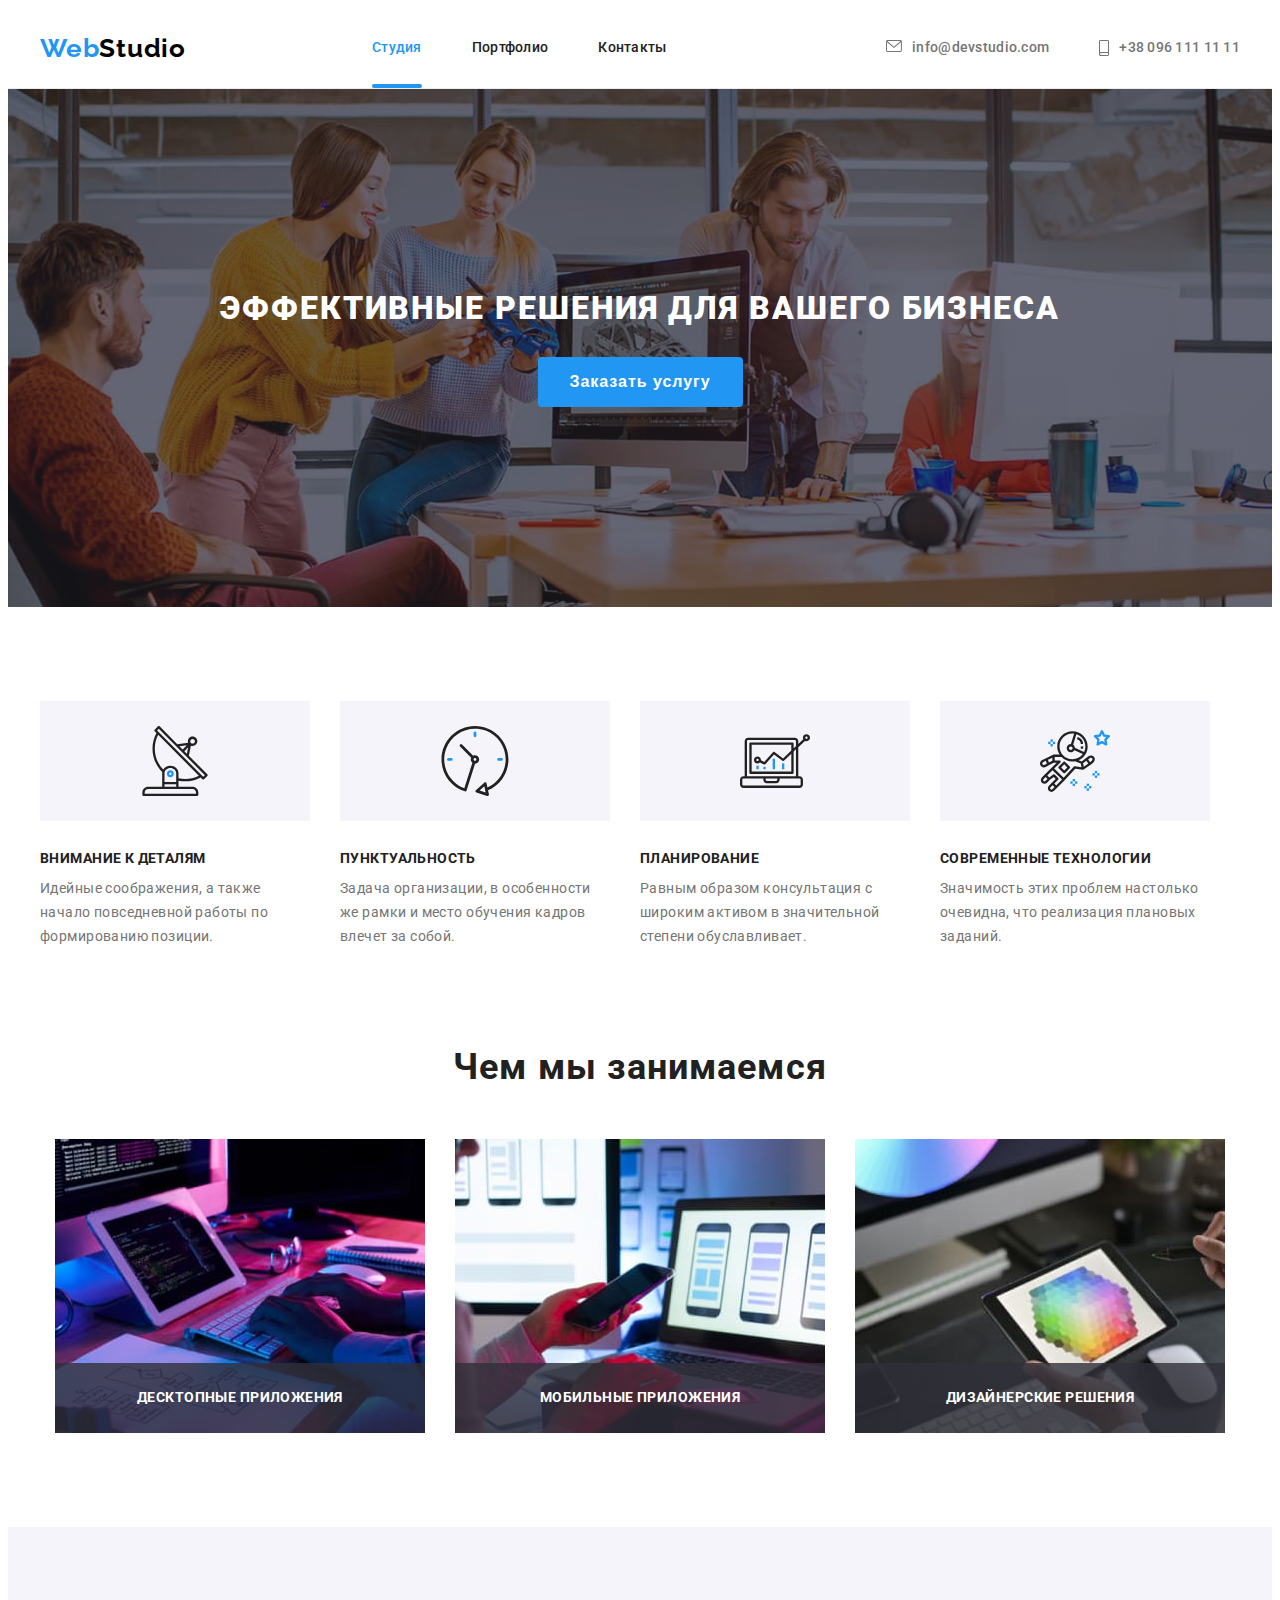
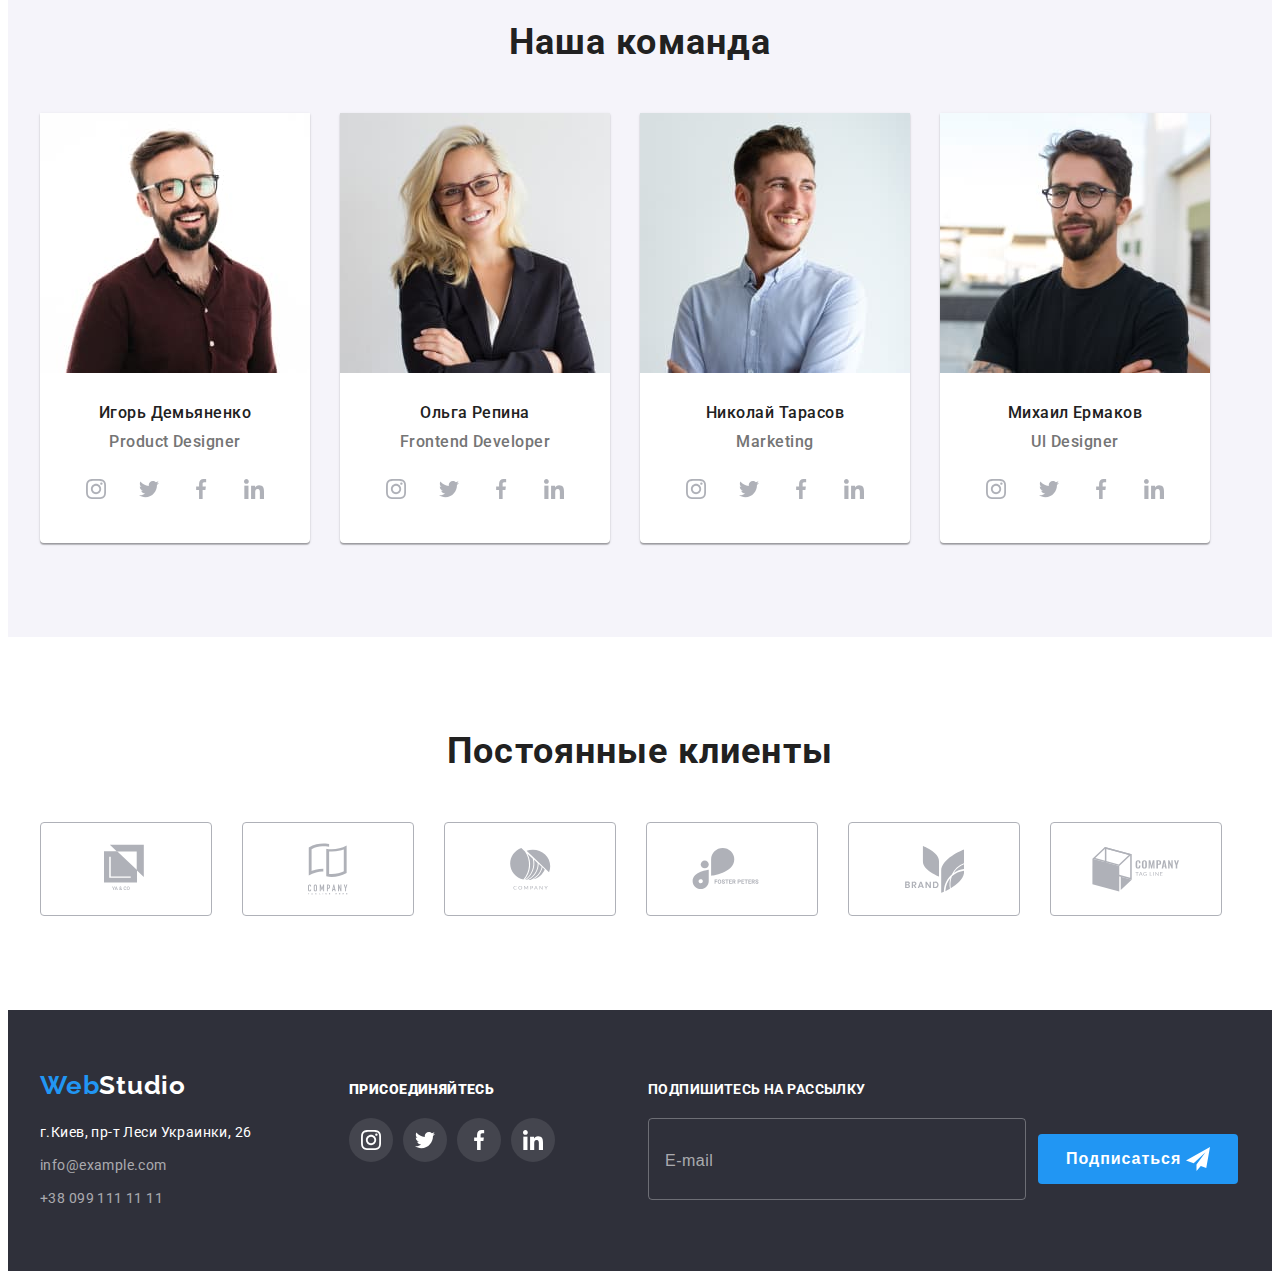
==== index.html @ 9cea025a "clients-list with calc" ====
<!DOCTYPE html>
<html lang="ru">
<head>
    <meta charset="UTF-8">
    <meta http-equiv="X-UA-Compatible" content="IE=edge">
    <meta name="viewport" content="width=device-width, initial-scale=1.0">
    <link rel="stylesheet" href="https://cdnjs.cloudflare.com/ajax/libs/modern-normalize/1.0.0/modern-normalize.min.css" integrity="sha512-ISS7cAi1PEhQ8jnbJpJZMd29NlhNj4AWYyLOSp2CE/CsHxTCu+r+t0D2yoJudVrd0/8fTVPUVDzY5Tvli75u/g==" crossorigin="anonymous" />
    <link rel="preconnect" href="https://fonts.gstatic.com">
    <link href="https://fonts.googleapis.com/css2?family=Raleway:wght@700&family=Roboto:wght@400;500;700;900&display=swap" rel="stylesheet">
    <link rel="stylesheet" href="https://cdnjs.cloudflare.com/ajax/libs/animate.css/4.1.1/animate.min.css"/>
    <link rel="stylesheet" href="./css/main.min.css">
    <link rel="stylesheet" href="./css/portfolio.min.css">
    <title>Студия</title>
</head>
<body>
      <!---шапка сайта-->
    <header class="header">  
      <div class="container"> 

        <nav class="navigation">
            <a href="./index.html" lang="en" class="logo link animate__fadeInTopLeft">
              Web<span class="logo--change-first">Studio</span></a>  

            <ul class="navigation__main-pages">
              <li class="navigation__list-pages navigation__list-pages--margin list">
                <a href="./index.html"
                 class=" link navigation__main-pages-link navigation__main-pages-link--current">
                 Студия</a></li>
              <li class="list navigation__list-pages navigation__list-pages--margin">
                <a href="./portfolio.html" 
                class=" link navigation__main-pages-link navigation__main-pages-link--decoration">
                  Портфолио</a></li>
              <li class="list navigation__list-pages navigation__list-pages--margin">
                <a href="" class=" link navigation__main-pages-link navigation__main-pages-link--decoration">Контакты</a></li>
            </ul>
        </nav>    
        <button type="button" class="burger-btn" data-menu-button>
          <svg class="burger-btn__icon">
            <use href="./images/symbol-defs.svg#burger-menu"></use>
          </svg>
        </button>
        <!-- contacts -->
            <ul class="first-address"> 
              <li class="first-address__for-contacts list">
                <a href="mailto:info@devstudio.com" 
                class="first-address__phone link first-address__phone--email">
                  <svg class="first-address__icon-contacts-letter">
                    <use href="./images/symbol-defs.svg#letter"></use>
                  </svg>
                  info@devstudio.com</a>
              </li>
              <li class="list first-address__for-contacts">
                <a href="tel:+380961111111" 
                class="first-address__phone link first-address__phone--tell">
                  <svg class="first-address__icon-contacts-smartphone">
                    <use href="./images/symbol-defs.svg#smartphone"></use>
                  </svg>
                  +38 096 111 11 11</a>
              </li>
            </ul> 
          </div>

          <div class="mobile-menu" data-menu>
            <button type="button" class="mobile-menu__close-btn" data-menu-close>
              <svg class="mobile-menu__close-icon">
                <use href="./images/symbol-defs.svg#icon-close-symbol"></use>
              </svg>
            </button>
            <ul class="mobile-menu__list">
              <li class="mobile-menu__pages list">
                <a href="./index.html" class="mobile-menu__pages-link mobile-menu__pages-link--current link">
                  Студия</a>
              </li>
              <li class="mobile-menu__pages list">
                <a href="./portfolio.html" class="mobile-menu__pages-link link">Портфолио</a>
              </li>
              <li class="mobile-menu__pages list">
                <a href="" class="mobile-menu__pages-link link">Контакты</a>
              </li>              
            </ul>

            <ul class="mobile-menu__contacts-list">
              <li class="mobile-menu__contacts-item list">
                <a href="tel:+380961111111" 
                class="mobile-menu__contacts-link mobile-menu__contacts-link--tel link">
                  +38 096 111 11 11
                </a>
              </li>
              <li class="mobile-menu__contacts-item list">
                <a href="mailto:info@devstudio.com" 
                class="mobile-menu__contacts-link mobile-menu__contacts-link--mail link">
                  info@devstudio.com
                </a>
              </li>              
            </ul>

            <ul class="mobile-menu__social-list">
              <li class="mobile-menu__social-item list">
                <a href="" 
                class="mobile-menu__social-link mobile-menu__social-link--decoration link">
                  Instagram
                </a>
              </li>
              <li class="mobile-menu__social-item list">
                <a href=""
                 class="mobile-menu__social-link mobile-menu__social-link--decoration link">
                  Twitter
                </a>
                </li>
              <li class="mobile-menu__social-item list">
                <a href=""
                 class="mobile-menu__social-link mobile-menu__social-link--decoration link">
                  Facebook
                </a>
              </li>
              <li class="mobile-menu__social-item list">
                <a href="" class="mobile-menu__social-link link">
                  Linkedin
                </a>
            </li>
            </ul>
          </div>
    </header>
    
    <main>
        <!---баннер-->
       <section class="hero">
         <div class="container">
         <h1 class="hero__headline">Эффективные решения для вашего бизнеса</h1>
         <button type="button" class="modal-btn" data-modal-open>
           <span class="modal-btn__text-btn">Заказать услугу</span>
          </button>
        </div>
       </section>

       <!---преимущества-->
       <section class="skills">
         <div class="container"> 
           <h2 class="visually-hidden">преимущества</h2>
           <ul class="description">
             <li class="list description__block">
                <div class="description__skills-block">
                  <svg class="description__skills-icons">
                  <use href="./images/symbol-defs.svg#antenna"></use>
                </svg>
               </div>      
                <h3 class="description__title-description">Внимание к деталям</h3>
                <p class="description__text-description">Идейные соображения, а также начало повседневной работы по формированию позиции.</p>
              </li>
              <li class="list description__block">
                <div class="description__skills-block">
                  <svg class="description__skills-icons">
                    <use href="./images/symbol-defs.svg#clock"></use>
                  </svg>
                </div>
                <h3 class="description__title-description">Пунктуальность</h3>
                <p class="description__text-description">Задача организации, в особенности же рамки и место обучения кадров влечет за собой.</p>
              </li> 
              <li class="list description__block">
                <div class="description__skills-block">
                  <svg class="description__skills-icons">
                    <use href="./images/symbol-defs.svg#diagram"></use>
                  </svg>
                </div>
               <h3 class="description__title-description">Планирование</h3>
               <p class="description__text-description">Равным образом консультация с широким активом в значительной степени обуславливает.</p>
             </li> 
              <li class="list description__block">
                <div class="description__skills-block">
                  <svg class="description__skills-icons">
                    <use href="./images/symbol-defs.svg#astronaut"></use>
                  </svg>
                </div>
               <h3 class="description__title-description">Современные технологии</h3>
               <p class="description__text-description">Значимость этих проблем настолько очевидна, что реализация плановых заданий.</p>
             </li> 
           </ul>
          </div>
       </section>
       
       <!--основная напраленность нашей команды-->
       <section class="our-work"> 
         <div class="container">
           <h2 class="our-work__title">Чем мы занимаемся</h2>
           <ul class="work-list">
               <li class="list work-list__item">
                   <img 
                    srcset="./images/main-work/1work-with-computer.jpg 1x, ./images/main-work/1work-with-computer@2x.jpg 2x"
                    width="370" height="294"
                    src="./images/main-work/1work-with-computer.jpg" alt="работа с компьютером">
                  <div class="products-block">
                     <p class="products-block__text">Десктопные приложения</p>
                  </div>                  
                  </li>
               <li class="list work-list__item">
                   <img 
                   srcset="./images/main-work/2work-with-mobile.jpg 1x, ./images/main-work/2work-with-mobile@2x.jpg 2x"
                   width="370" height="294"
                   src="./images/main-work/2work-with-mobile.jpg" alt="работа с разными гаджетами">
                   <div class="products-block">
                     <p class="products-block__text">Мобильные приложения</p>
                     </div>   
                  </li>
               <li class="list work-list__item">
                   <img 
                   srcset="./images/main-work/3work-with-color.jpg 1x, ./images/main-work/3work-with-color@2x.jpg 2x"
                   width="370" height="294"
                   src="./images/main-work/3work-with-color.jpg" alt="работа с цветом">
                   <div class="products-block">
                     <p class="products-block__text">Дизайнерские решения</p> 
                    </div>   
                </li>
           </ul>
          </div>
        </section> 

           <!---наша команда-->
       <section class="our-staff">
       <div class="container our-staff__container">
            <h2 class="our-staff__title">Наша команда</h2>    
            <ul class="command">
              <li class="list command__list">
                <picture>
                  <source srcset="./images/our-command/desktop/igor-demyanenko.jpg 1x,
                  ./images/our-command/desktop/igor-demyanenko@2x.jpg 2x"
                  media="(min-width: 1200px)" type="image/jpeg">
                
                  <source srcset="./images/our-command/tablet/igor-demyanenko.webp 1x,
                  ./images/our-command/tablet/igor-demyanenko@2x.webp 2x"
                   media="(min-width: 768px)"                                  
                  type="image/webp">
                  <source
                   srcset="./images/our-command/tablet/igor-demyanenko.jpg 1x,
                  ./images/our-command/tablet/igor-demyanenko@2x.jpg 2x"
                   media="(min-width: 768px)" type="image/jpeg">
                
                  <source srcset="./images/our-command/mobile/igor-demyanenko.webp 1x,
                  ./images/our-command/mobile/igor-demyanenko@2x.webp 2x"
                  media="(min-width: 320px)" type="webp/jpeg">
                  <source srcset="./images/our-command/mobile/igor-demyanenko.jpg 1x,
                   ./images/our-command/mobile/igor-demyanenko@2x.jpg 2x"
                   media="(min-width: 320px)">
                  
                  <img src="./images/our-command/mobile/igor-demyanenko.jpg" alt="Игорь Демьяненко" 
                  class="command__img">
                </picture>
                
                <div class="block-for-text">
                <h3 class="block-for-text__names">Игорь Демьяненко</h3> 
                <p class="block-for-text__position">Product Designer</p> 

                <ul class="social-list">
                  <li class="list social-list__items">
                    <a href="" class="social-link">
                    <svg class="social-link__icon">
                      <use href="./images/symbol-defs.svg#instagram"></use>
                    </svg>
                  </a>
                  </li>
                  <li class="list social-list__items">
                   <a href="" class="social-link"> 
                     <svg class="social-link__icon">
                      <use href="./images/symbol-defs.svg#twitter"></use>
                    </svg>
                  </a>
                  </li>
                  <li class="list social-list__items">
                    <a href="" class="social-link">
                    <svg  class="social-link__icon">
                      <use href="./images/symbol-defs.svg#facebook"></use>
                    </svg>
                  </a>
                  </li>
                  <li class="list social-list__items">
                    <a href="" class="social-link">
                    <svg  class="social-link__icon">
                      <use href="./images/symbol-defs.svg#linkedin"></use>
                    </svg>
                    </a>
                  </li>
                </ul>
              </div>
              </li>
              <li class="list command__list">
                <picture>
                  <source srcset="./images/our-command/desktop/olha-repina.jpg 1x,
                  ./images/our-command/desktop/olha-repina@2x.jpg 2x"
                  media="(min-width: 1200px)" type="image/jpeg">
                
                  <source srcset="./images/our-command/tablet/olha-repina.webp 1x,
                  ./images/our-command/tablet/olha-repina@2x.webp 2x"
                   media="(min-width: 768px)"                                  
                  type="image/webp">
                  <source
                   srcset="./images/our-command/tablet/olha-repina.jpg 1x,
                  ./images/our-command/tablet/olha-repina@2x.jpg 2x"
                   media="(min-width: 768px)" type="image/jpeg">
                
                  <source srcset="./images/our-command/mobile/olha-repina.webp 1x,
                  ./images/our-command/mobile/olha-repina@2x.webp 2x"
                  media="(min-width: 320px)" type="webp/jpeg">
                  <source srcset="./images/our-command/mobile/olha-repina.jpg 1x,
                   ./images/our-command/mobile/olha-repina@2x.jpg 2x"
                   media="(min-width: 320px)">

                  <img src="./images/our-command/olha-repina.jpg" alt="Ольга Репина" 
                  class="command__img">
                </picture>
                <div class="block-for-text">
                <h3 class="block-for-text__names">Ольга Репина</h3> 
                <p class="block-for-text__position">Frontend Developer</p>
                <ul class="social-list">
                  <li class="list social-list__items">
                    <a href="" class="social-link">
                    <svg class="social-link__icon">
                      <use href="./images/symbol-defs.svg#instagram"></use>
                    </svg>
                  </a>
                </li>   
                <li class="list social-list__items">
                 <a href="" class="social-link"> 
                   <svg class="social-link__icon">
                    <use href="./images/symbol-defs.svg#twitter"></use>
                  </svg>
                </a>
                </li>
                <li class="list social-list__items">
                  <a href="" class="social-link">
                  <svg  class="social-link__icon">
                    <use href="./images/symbol-defs.svg#facebook"></use>
                  </svg>
                </a>
                </li>
                <li class="list social-list__items">
                  <a href="" class="social-link">
                  <svg  class="social-link__icon">
                    <use href="./images/symbol-defs.svg#linkedin"></use>
                  </svg>
                  </a>
                </li>
               </ul>
               </div>
              </li>
              <li class="list command__list">
                <picture>
                  <source srcset="./images/our-command/desktop/nikolay-tarasov.jpg 1x,
                  ./images/our-command/desktop/nikolay-tarasov@2x.jpg 2x"
                  media="(min-width: 1200px)" type="image/jpeg">
                
                  <source srcset="./images/our-command/tablet/nikolay-tarasov.webp 1x,
                  ./images/our-command/tablet/nikolay-tarasov@2x.webp 2x"
                   media="(min-width: 768px)"                                  
                  type="image/webp">
                  <source
                   srcset="./images/our-command/tablet/nikolay-tarasov.jpg 1x,
                  ./images/our-command/tablet/nikolay-tarasov@2x.jpg 2x"
                   media="(min-width: 768px)" type="image/jpeg">
                
                  <source srcset="./images/our-command/mobile/nikolay-tarasov.webp 1x,
                  ./images/our-command/mobile/nikolay-tarasov@2x.webp 2x"
                  media="(min-width: 320px)" type="webp/jpeg">
                  <source srcset="./images/our-command/mobile/nikolay-tarasov.jpg 1x,
                   ./images/our-command/mobile/nikolay-tarasov@2x.jpg 2x"
                   media="(min-width: 320px)">

                   <img src="./images/our-command/nikolay-tarasov.jpg" alt="Николай Тарасов" 
                   class="command__img">
                </picture>
               
                <div class="block-for-text">
                <h3 class="block-for-text__names">Николай Тарасов</h3> 
                <p class="block-for-text__position">Marketing</p> 
                <ul class="social-list">
                  <li class="list social-list__items">
                    <a href="" class="social-link">
                    <svg class="social-link__icon">
                      <use href="./images/symbol-defs.svg#instagram"></use>
                    </svg>
                  </a>
                  </li>
                <li class="list social-list__items">
                 <a href="" class="social-link"> 
                   <svg class="social-link__icon">
                    <use href="./images/symbol-defs.svg#twitter"></use>
                  </svg>
                </a>
                </li>
                <li class="list social-list__items">
                  <a href="" class="social-link">
                  <svg  class="social-link__icon">
                    <use href="./images/symbol-defs.svg#facebook"></use>
                  </svg>
                </a>
                </li>
                <li class="list social-list__items">
                  <a href="" class="social-link">
                  <svg  class="social-link__icon">
                    <use href="./images/symbol-defs.svg#linkedin"></use>
                  </svg>
                  </a>
                </li>
               </ul>
              </div>
              </li>
              <li class="list command__list">
                <picture>
                  <source srcset="./images/our-command/desktop/mihail-ermakov.jpg 1x,
                  ./images/our-command/desktop/mihail-ermakov@2x.jpg 2x"
                  media="(min-width: 1200px)" type="image/jpeg">
                
                  <source srcset="./images/our-command/tablet/mihail-ermakov.webp 1x,
                  ./images/our-command/tablet/mihail-ermakov@2x.webp 2x"
                   media="(min-width: 768px)"                                  
                  type="image/webp">
                  <source
                   srcset="./images/our-command/tablet/mihail-ermakov.jpg 1x,
                  ./images/our-command/tablet/mihail-ermakov@2x.jpg 2x"
                   media="(min-width: 768px)" type="image/jpeg">
                
                  <source srcset="./images/our-command/mobile/mihail-ermakov.webp 1x,
                  ./images/our-command/mobile/mihail-ermakov@2x.webp 2x"
                  media="(min-width: 320px)" type="webp/jpeg">
                  <source srcset="./images/our-command/mobile/mihail-ermakov.jpg 1x,
                   ./images/our-command/mobile/mihail-ermakov@2x.jpg 2x"
                   media="(min-width: 320px)">
                  <img src="./images/our-command/michael-ermakov.jpg" alt="Михаил Ермаков" 
                  class="command__img"> 
                </picture>
                <div class="block-for-text">
                <h3 class="block-for-text__names">Михаил Ермаков</h3> 
                <p class="block-for-text__position">Ul Designer</p> 
                <ul class="social-list">
                  <li class="list social-list__items">
                    <a href="" class="social-link">
                    <svg class="social-link__icon">
                      <use href="./images/symbol-defs.svg#instagram"></use>
                    </svg>
                  </a>
                  </li>
                <li class="list social-list__items">
                 <a href="" class="social-link"> 
                   <svg class="social-link__icon">
                    <use href="./images/symbol-defs.svg#twitter"></use>
                  </svg>
                </a>
                </li>
                <li class="list social-list__items">
                  <a href="" class="social-link">
                  <svg  class="social-link__icon">
                    <use href="./images/symbol-defs.svg#facebook"></use>
                  </svg>
                </a>
                </li>
                <li class="list social-list__items">
                  <a href="" class="social-link">
                  <svg  class="social-link__icon">
                    <use href="./images/symbol-defs.svg#linkedin"></use>
                  </svg>
                  </a>
                </li>
               </ul>
              </div>
              </li>
              </ul>
        </div>      
        </section> 

        <!-- our clients -->
        <section class="clients">
          <div class="container">
            <h2 class="clients__title">Постоянные клиенты</h2>
            <ul class="clients-list">
              <li class="clients-list__item list">
                <a class="clients-list__link" href="">
                  <svg class="clients-list__icon clients-list__icon--first">
                    <use href="./images/symbol-defs.svg#logo-1"></use>
                  </svg>
                </a>
              </li>
              <li class="clients-list__item list">
                <a class="clients-list__link" href="">
                  <svg class="clients-list__icon clients-list__icon--second">
                    <use href="./images/symbol-defs.svg#logo-2"></use>
                  </svg>
                </a>
              </li>
              <li class="clients-list__item list">
                <a class="clients-list__link" href="">
                  <svg class="clients-list__icon clients-list__icon--third">
                    <use href="./images/symbol-defs.svg#logo-3"></use>
                  </svg>
                </a>
              </li>
              <li class="clients-list__item list">
                <a class="clients-list__link" href="">
                  <svg class="clients-list__icon clients-list__icon--fourth">
                    <use href="./images/symbol-defs.svg#logo-4"></use>
                  </svg>
                </a>
              </li>
              <li class="clients-list__item list">
                <a class="clients-list__link" href="">
                  <svg class="clients-list__icon clients-list__icon--fifth">
                    <use href="./images/symbol-defs.svg#logo-5"></use>
                  </svg>
                </a>
              </li>
              <li class="clients-list__item list">
                <a class="clients-list__link" href="">
                  <svg class="clients-list__icon clients-list__icon--sixth">
                    <use href="./images/symbol-defs.svg#logo-6"></use>
                  </svg>
                </a>
              </li>
            </ul>
          </div>
        </section> 
    </main>

    <!--подвал-->
    <footer class="footer">
    <div class="container">  
      <div class="footer__general-box">
        <div class="footer__address-box"> 
        <div class="technical-container">
        <a href="./index.html" lang="en" class="logo link logo--footer">
        Web<span class="logo--change-second">Studio</span></a>

        <!---адрес--> 
      <address class="address">
         <ul class="address__list">
          <li class="list address__contacts">
            <a href="https://goo.gl/maps/VTNjZpvYat5TJ8QY6" target="_blank" rel="noopener noreferrer" 
            class="address__location-link link">
            г.Киев, пр-т Леси Украинки, 26</a>
          </li>
          <li class="list address__contacts">
            <a href="mailto:info@example.com" lang="en"
             class="address__contact-link link">info@example.com</a>
          </li>
          <li class="list address__contacts">
            <a href="tel:+380991111111" 
            class="address__contact-link link">+38 099 111 11 11</a>
          </li>
        </ul>   
      </address>
    </div> 

     <!--join-us  -->
      <div class="join">
      <h2 class="visually-hidden">join to us</h2>
      <p class="join__text"><strong>Присоединяйтесь</strong></p>
      
      <ul class="social-list social-list--margin">
        <li class="list social-list__items social-list__items--margin">
          <a href="" class="social-link social-link--footer-identity">
          <svg class="social-link__icon" width="20" height="20">
            <use href="./images/symbol-defs.svg#instagram"></use>
          </svg>
        </a>
        </li>
      <li class="list social-list__items social-list__items--margin">
       <a href="" class="social-link social-link--footer-identity"> 
         <svg class="social-link__icon" width="20" height="20">
          <use href="./images/symbol-defs.svg#twitter"></use>
        </svg>
      </a>
      </li>
      <li class="list social-list__items social-list__items--margin">
        <a href="" class="social-link social-link--footer-identity">
        <svg  class="social-link__icon" width="20" height="20">
          <use href="./images/symbol-defs.svg#facebook"></use>
        </svg>
      </a>
      </li>
      <li class="list social-list__items social-list__items--margin">
        <a href="" class="social-link social-link--footer-identity">
        <svg  class="social-link__icon" width="20" height="20">
          <use href="./images/symbol-defs.svg#linkedin"></use>
        </svg>
        </a>
      </li>
     </ul>
    </div>
  
 
</div>  
    <!-- subscription-form -->
     <div class="subscription">
      <b class="subscription__title">Подпишитесь на рассылку</b>
      <form class="sign-up">
        <input type="email" name="email" class="sign-up__email" placeholder="E-mail">
        <button type="submit" class="sign-up__btn">Подписаться 
         <svg class="sign-up__icon-send">
           <use href="./images/symbol-defs.svg#icon-send"></use>
         </svg>  
        </button>
      </form>
    </div>

    </div>
  </div> 
  </footer>  
<!-- footer -->


  <div class="backdrop is-hidden" data-modal>
    <div class="backdrop-modal">
     <button type="button" class="backdrop-modal__close-btn" data-modal-close>
      <svg width="18" height="18" class="backdrop-modal__close-icon">
        <use href="./images/symbol-defs.svg#icon-close-symbol">
        </use>
      </svg>
    </button>    

    <!-- form -->  
      <form class="form" name="form" autocomplete="off">
          <b class="form__title">Оставьте свои данные, мы вам перезвоним</b>
   
          <label class="form__label-text">
            Имя    
          <span class="form__wrapper-user-field">     
            <input class="form__input-field" type="text" name="-user-name" required>
            <svg class="form__icon">
              <use href="./images/symbol-defs.svg#person-black"></use>
            </svg>
        </span>  
        </label> 

        <label  class="form__label-text">
          Телефон
          <span class="form__wrapper-user-field">
           <input class="form__input-field" type="tel" name="tel" required title="0961111111">
           <svg class="form__icon">
              <use href="./images/symbol-defs.svg#phone-black"></use>
            </svg>
        </span>  
        </label>        
        
        <label for="mail" class="form__label-text">
          Почта
        <span class="form__wrapper-user-field">
          <input class="form__input-field" type="email" name="mail" id="mail" required>
         <svg class="form__icon">
           <use href="./images/symbol-defs.svg#email-black"></use>
         </svg>
        </span>
        </label>
        
        <label class="form__label-text form__label-text--textarea">
          Коментарий
        <textarea class="form__user-comment" name="comment" placeholder="Введите текст"></textarea>
      </label> 

        <!--check-box-->
        <span class="tech-box"> 
        <label class="checkbox-square__label">
          <input class="checkbox-square "  type="checkbox" name="confidence" value="checkbox">
           Соглашаюсь с рассылкой и принимаю&nbsp;
            <a href="" class="checkbox-square__confidence-link">Условия договора</a>
        </label>
      </span>
            
       <button type="submit" class="submit-btn">
         <span class="submit-btn__text">Отправить</span></button>
      </form>

  </div>
  </div>  
  <script src="./js/mobile-menu.js"></script> 
  <script src="./js/modal.js"></script>
  
</body>
</html>
---- css/main.min.css ----
:root{--main-font: "Roboto", sans-serif;--secondary-font: "Raleway", sans-serif;--accent-color: #2196F3;--main-color: #212121;--paragraph-color: #757575;--technical-color: #188CE8;--white-color: #fff;--backround-btn: #F5F4FA;--section-background: #2F303A;--letter-spacing: 0.03em;--font-weight-variable: 700;--font-weight-middle: 500;--font-size-predominate: 14px;--container-padding: 15px;--container-width: 1200px;--container-margin: 0 auto;--padding-of-section: 94px;--margin-in-section: 30px;--social-links-color: #AFB1B8;--overlay-cards-color: rgba(33, 150, 243, 0.9);--mobile-padding-of-section: 60px}.link{text-decoration:none;display:block}.list{list-style:none}.address{font-style:normal}h1,h2,h3,h4,h5,h6,p{margin:0}Ul,li{margin:0;padding:0}img{display:block;max-width:100%;height:auto}body{font-family:var(--main-font);color:var(--main-color);font-weight:400}.visually-hidden{position:absolute !important;clip:rect(1px 1px 1px 1px);clip:rect(1px, 1px, 1px, 1px);padding:0 !important;border:0 !important;height:1px !important;width:1px !important;overflow:hidden}.container{padding-left:var(--container-padding);padding-right:var(--container-padding);width:100%;margin:0 auto}.header .container{display:-webkit-box;display:-ms-flexbox;display:flex;-webkit-box-align:center;-ms-flex-align:center;align-items:center;-webkit-box-pack:justify;-ms-flex-pack:justify;justify-content:space-between}@media screen and (min-width: 320px){.container{max-width:480px}}@media screen and (min-width: 768px){.container{max-width:768px}}@media screen and (min-width: 1200px){.container{max-width:1200px}}.description__skills-block{display:-webkit-box;display:-ms-flexbox;display:flex;-webkit-box-align:center;-ms-flex-align:center;align-items:center}@media screen and (max-width: 767px){.mobile-menu{position:fixed;z-index:50;width:100%;height:100%;overflow-y:scroll;top:0;left:50%;-webkit-transform:translateX(-50%) scale(0.9);transform:translateX(-50%) scale(0.9);padding:48px 40px;pointer-events:none;opacity:0;background-color:#fff;-webkit-transition:opacity 250ms cubic-bezier(0.4, 0, 0.2, 1),-webkit-transform 250ms cubic-bezier(0.4, 0, 0.2, 1);transition:opacity 250ms cubic-bezier(0.4, 0, 0.2, 1),-webkit-transform 250ms cubic-bezier(0.4, 0, 0.2, 1);transition:transform 250ms cubic-bezier(0.4, 0, 0.2, 1),opacity 250ms cubic-bezier(0.4, 0, 0.2, 1);transition:transform 250ms cubic-bezier(0.4, 0, 0.2, 1),opacity 250ms cubic-bezier(0.4, 0, 0.2, 1),-webkit-transform 250ms cubic-bezier(0.4, 0, 0.2, 1)}.mobile-menu.is-open{opacity:1;visibility:visible;pointer-events:auto;pointer-events:visible;-webkit-transform:translateX(-50%) scale(1);transform:translateX(-50%) scale(1);-webkit-transition:opacity 250ms cubic-bezier(0.4, 0, 0.2, 1),-webkit-transform 250ms cubic-bezier(0.4, 0, 0.2, 1);transition:opacity 250ms cubic-bezier(0.4, 0, 0.2, 1),-webkit-transform 250ms cubic-bezier(0.4, 0, 0.2, 1);transition:transform 250ms cubic-bezier(0.4, 0, 0.2, 1),opacity 250ms cubic-bezier(0.4, 0, 0.2, 1);transition:transform 250ms cubic-bezier(0.4, 0, 0.2, 1),opacity 250ms cubic-bezier(0.4, 0, 0.2, 1),-webkit-transform 250ms cubic-bezier(0.4, 0, 0.2, 1)}.mobile-menu__close-btn{position:absolute;top:10px;right:15px}.mobile-menu__close-btn:hover,.mobile-menu__close-btn:focus{color:var(--accent-color)}.mobile-menu__close-icon:hover,.mobile-menu__close-icon:focus{fill:currentColor}.mobile-menu__pages-link{font-weight:var(--font-weight-middle);font-size:40px;line-height:1.18;letter-spacing:0.02em;color:var(--main-color);text-decoration:none}.mobile-menu__pages-link--current{color:var(--accent-color)}.mobile-menu__pages:not(:last-child),.mobile-menu__contacts-item:not(:last-child){margin-bottom:32px}.mobile-menu__contacts-item:not(:last-child){margin-top:302px}.mobile-menu__contacts-link{text-decoration:none}.mobile-menu__contacts-link--mail{font-weight:var(--font-weight-middle);font-size:24px;line-height:1.17;letter-spacing:0.02em;color:var(--paragraph-color)}.mobile-menu__contacts-link--tel{font-weight:var(--font-weight-middle);font-size:34px;line-height:1.18;letter-spacing:0.02em;color:var(--accent-color)}.mobile-menu__social-list{display:-webkit-box;display:-ms-flexbox;display:flex;margin-top:64px}.mobile-menu__social-item{font-weight:var(--font-weight-middle);font-size:18px;line-height:1.2;letter-spacing:0.02em}.mobile-menu__social-link{color:var(--accent-color)}.mobile-menu__social-link--decoration::after{content:"";border:1px solid rgba(33,33,33,0.2);-webkit-transform:rotate(90deg);transform:rotate(90deg);margin-left:10px;margin-right:10px}}.header{border-bottom:1px solid #ececec}@media screen and (min-width: 768px){.mobile-menu,.burger-btn{display:none}.navigation,.navigation__main-pages{display:-webkit-box;display:-ms-flexbox;display:flex;-webkit-box-align:center;-ms-flex-align:center;align-items:center}.navigation__main-pages-link{font-weight:var(--font-weight-middle);font-size:var(--font-size-predominate);line-height:1.14;letter-spacing:0.02em;color:var(--main-color);padding-top:32px;padding-bottom:32px;-webkit-transition:color 250ms cubic-bezier(0.4, 0, 0.2, 1);transition:color 250ms cubic-bezier(0.4, 0, 0.2, 1)}.navigation__main-pages-link:hover,.navigation__main-pages-link:focus{color:var(--accent-color)}.navigation__main-pages-link--current{color:var(--accent-color)}.navigation__main-pages{display:-webkit-box;display:-ms-flexbox;display:flex;-webkit-box-align:center;-ms-flex-align:center;align-items:center;-webkit-box-pack:center;-ms-flex-pack:center;justify-content:center}.navigation__list-pages{position:relative}.navigation__list-pages--margin:not(:last-child){margin-right:50px}}.navigation__main-pages-link--current::after,.navigation__main-pages-link--decoration::after{content:"";display:block;position:absolute;height:4px;width:100%;border-radius:2px;left:0px;bottom:0px;background-color:var(--accent-color)}.navigation__main-pages-link--decoration::after{opacity:0;-webkit-transform:scaleX(0);transform:scaleX(0);-webkit-transition:opacity 250ms cubic-bezier(0.4, 0, 0.2, 1),-webkit-transform 250ms cubic-bezier(0.4, 0, 0.2, 1) 100ms;transition:opacity 250ms cubic-bezier(0.4, 0, 0.2, 1),-webkit-transform 250ms cubic-bezier(0.4, 0, 0.2, 1) 100ms;transition:opacity 250ms cubic-bezier(0.4, 0, 0.2, 1),transform 250ms cubic-bezier(0.4, 0, 0.2, 1) 100ms;transition:opacity 250ms cubic-bezier(0.4, 0, 0.2, 1),transform 250ms cubic-bezier(0.4, 0, 0.2, 1) 100ms,-webkit-transform 250ms cubic-bezier(0.4, 0, 0.2, 1) 100ms}.navigation__main-pages-link--decoration:hover::after{opacity:1;-webkit-transform:scaleX(1);transform:scaleX(1)}@media screen and (min-width: 1200px){.navigation__main-pages{margin-left:93px}}@media screen and (min-width: 768px) and (max-width: 1199px){.navigation__main-pages{margin-left:88px;margin-right:84px}}@media screen and (max-width: 767px){.navigation__main-pages,.first-address{display:none}.header{padding-bottom:16px;padding-top:16px}.burger-btn{padding-top:10px;padding-right:10px}.burger-btn__icon,.mobile-menu__close-icon{width:40px;height:40px;fill:#000}.burger-btn,.mobile-menu__close-btn{background-color:transparent;border:none;padding:0}}.logo{-webkit-animation-duration:3000ms;animation-duration:3000ms;font-family:var(--secondary-font);font-weight:var(--font-weight-variable);font-size:24px;line-height:1.17;letter-spacing:0.03em;color:var(--accent-color)}.logo--change-first{color:#000}.logo--change-second{color:var(--white-color)}@media screen and (min-width: 1200px){.logo{margin-right:93px;-webkit-animation-duration:3000ms;animation-duration:3000ms;font-family:var(--secondary-font);font-weight:var(--font-weight-variable);font-size:26px;line-height:1.19;letter-spacing:var(--letter-spacing);color:var(--accent-color)}.logo--change-first{color:#000}.logo--change-second{color:var(--white-color)}.logo--footer{display:block;margin-bottom:20px}.logo .address__contacts{margin-bottom:9px}}@media screen and (max-width: 1199px){.logo--footer{font-weight:var(--font-weight-variable);font-size:24px;line-height:1.17;text-align:center;letter-spacing:var(--letter-spacing);margin-bottom:20px;text-align:center}}@media screen and (min-width: 767px) and (max-width: 1199px){.first-address{display:-webkit-box;display:-ms-flexbox;display:flex;-webkit-box-orient:vertical;-webkit-box-direction:normal;-ms-flex-direction:column;flex-direction:column;-webkit-box-pack:center;-ms-flex-pack:center;justify-content:center;padding-top:21px;padding-bottom:21px}.first-address__icon-contacts-letter{width:14px;height:10px}.first-address__icon-contacts-smartphone{width:10px;height:14px}.first-address__phone{font-weight:var(--font-weight-middle);font-size:12px;line-height:1.17;color:var(--paragraph-color)}.first-address__phone{display:-webkit-box;display:-ms-flexbox;display:flex;-webkit-box-align:center;-ms-flex-align:center;align-items:center}.first-address__for-contacts{display:-webkit-box;display:-ms-flexbox;display:flex;-webkit-box-align:center;-ms-flex-align:center;align-items:center;color:var(--paragraph-color)}.first-address__for-contacts:not(:last-child){margin-bottom:10px}.first-address__icon-contacts-letter,.first-address__icon-contacts-smartphone{margin-right:8px;fill:currentColor}}@media screen and (min-width: 768px){.first-address__phone:hover,.first-address__phone:focus{color:var(--accent-color)}}@media screen and (min-width: 1200px){.first-address{display:-webkit-box;display:-ms-flexbox;display:flex;-webkit-box-align:center;-ms-flex-align:center;align-items:center;margin-left:auto}.first-address__phone{padding-top:7px;padding-bottom:7px;font-weight:500;font-size:var(--font-size-predominate);line-height:1.14;letter-spacing:0.02em;color:var(--paragraph-color);padding-top:32px;padding-bottom:32px;-webkit-transition:color 250ms cubic-bezier(0.4, 0, 0.2, 1) 100ms;transition:color 250ms cubic-bezier(0.4, 0, 0.2, 1) 100ms}.first-address__phone--email,.first-address__phone--tell{display:-webkit-box;display:-ms-flexbox;display:flex}.first-address__for-contacts:not(:last-child){margin-right:50px}.first-address__icon-contacts-letter,.first-address__icon-contacts-smartphone{fill:currentColor;margin-right:10px}.first-address__icon-contacts-letter{height:12px;width:16px}.first-address__icon-contacts-smartphone{height:16px;width:10px}}.first-address__for-contacts:hover .first-address__phone,.first-address__for-contacts:focus .first-address__phone{-webkit-animation-name:heartBeat;animation-name:heartBeat;-webkit-animation-duration:2000ms;animation-duration:2000ms;-webkit-animation-timing-function:linear;animation-timing-function:linear}@media screen and (min-width: 1200px){.address__location-link,.address__contact-link{font-size:var(--font-size-predominate);line-height:1.7;letter-spacing:var(--letter-spacing);display:block;-webkit-transition:color 250ms cubic-bezier(0.4, 0, 0.2, 1);transition:color 250ms cubic-bezier(0.4, 0, 0.2, 1)}.address__location-link{color:var(--white-color)}.address__contact-link{color:rgba(255,255,255,0.6)}.address__contacts:not(:last-child){margin-bottom:9px}.address__location-link:hover,.address__location-link:focus,.address__contact-link:hover,.address__contact-link:focus{color:var(--accent-color)}}@media screen and (max-width: 1199px){.address__list{text-align:center;font-size:14px;line-height:1.7;letter-spacing:var(--letter-spacing)}.address__contacts{margin-bottom:8px}.address__location-link{color:var(--white-color)}.address__contact-link{color:rgba(255,255,255,0.6)}}.modal-btn{display:block;margin-left:auto;margin-right:auto;margin-top:30px;background-color:var(--accent-color);padding:10px 32px;min-width:200px;cursor:pointer;border:none;border-radius:4px;-webkit-transition:background-color 250ms cubic-bezier(0.4, 0, 0.2, 1);transition:background-color 250ms cubic-bezier(0.4, 0, 0.2, 1)}.modal-btn__text-btn{font-weight:var(--font-weight-variable);font-size:16px;line-height:1.9;letter-spacing:0.06em;height:30px;color:var(--white-color)}.modal-btn:hover,.modal-btn:focus{background-color:var(--technical-color)}@media screen and (max-width: 767px){.our-staff__title{font-size:28px;line-height:1.18}}@media screen and (min-width: 320px){.our-staff__title,.clients__title,.our-work__title{text-align:center;display:block;margin-left:auto;margin-right:auto}}@media screen and (min-width: 768px){.our-work__title,.our-staff__title{font-size:36px;line-height:1.17;margin-bottom:50px}}@media screen and (max-width: 1199px){.clients__title{font-size:28px;line-height:1.18;margin-bottom:30px}.our-staff__title{margin-bottom:30px}}@media screen and (min-width: 1200px){.our-work__title,.our-staff__title,.clients__title{font-weight:var(--font-weight-variable);letter-spacing:var(--letter-spacing);margin-bottom:50px}}@media screen and (min-width: 320px){.hero{display:-webkit-box;display:-ms-flexbox;display:flex;-webkit-box-align:center;-ms-flex-align:center;align-items:center;-webkit-box-pack:center;-ms-flex-pack:center;justify-content:center;background-color:var(--section-background);background-size:cover;background-repeat:no-repeat;background-position:center}.hero__headline{text-align:center;margin-left:auto;margin-right:auto;font-weight:900;margin-bottom:30px;letter-spacing:0.06em;text-transform:uppercase;color:var(--white-color)}.modal-btn{text-align:center;margin-left:auto;margin-right:auto}}@media screen and (min-width: 1200px){.hero{padding-top:200px;padding-bottom:200px;max-width:1600px;background-image:-webkit-gradient(linear, left top, left bottom, from(rgba(47,48,58,0.4)), to(rgba(47,48,58,0.4))),url(../images/hero-images/c-desktop/hero-img.jpg);background-image:linear-gradient(rgba(47,48,58,0.4), rgba(47,48,58,0.4)),url(../images/hero-images/c-desktop/hero-img.jpg)}__headline{font-family:var(--main-font);font-size:44px;line-height:1.4}}@media screen and (min-width: 768px) and (max-width: 1199px){.hero{background-image:-webkit-gradient(linear, left top, left bottom, from(rgba(47,48,58,0.4)), to(rgba(47,48,58,0.4))),url(../images/hero-images/b-tablet/hero-img.jpg);background-image:linear-gradient(rgba(47,48,58,0.4), rgba(47,48,58,0.4)),url(../images/hero-images/b-tablet/hero-img.jpg)}}@media screen and (min-width: 768px) and (max-width: 1199px) and (min-device-pixel-ratio: 2), screen and (min-width: 768px) and (max-width: 1199px) and (-webkit-min-device-pixel-ratio: 2), screen and (min-width: 768px) and (max-width: 1199px) and (min-resolution: 192dpi), screen and (min-width: 768px) and (max-width: 1199px) and (min-resolution: 2dppx){.hero{background-image:url("../images/hero-images/b-tablet/hero-img@2x.jpg")}}@media screen and (min-width: 768px) and (max-width: 1199px) and (min-device-pixel-ratio: 3), screen and (min-width: 768px) and (max-width: 1199px) and (-webkit-min-device-pixel-ratio: 3), screen and (min-width: 768px) and (max-width: 1199px) and (min-resolution: 288dpi), screen and (min-width: 768px) and (max-width: 1199px) and (min-resolution: 3dppx){.hero{background-image:url("../images/hero-images/b-tablet/hero-img@2x.webp")}}@media screen and (max-width: 767px){.hero{background-image:-webkit-gradient(linear, left top, left bottom, from(rgba(47,48,58,0.4)), to(rgba(47,48,58,0.4))),url(../images/hero-images/a-mobile/hero-mobile.jpg);background-image:linear-gradient(rgba(47,48,58,0.4), rgba(47,48,58,0.4)),url(../images/hero-images/a-mobile/hero-mobile.jpg)}}@media screen and (max-width: 767px) and (min-device-pixel-ratio: 2), screen and (max-width: 767px) and (-webkit-min-device-pixel-ratio: 2), screen and (max-width: 767px) and (min-resolution: 192dpi), screen and (max-width: 767px) and (min-resolution: 2dppx){.hero{background-image:url("../images/hero-images/a-mobile/hero-mobile@2x.jpg")}}@media screen and (max-width: 767px) and (min-device-pixel-ratio: 3), screen and (max-width: 767px) and (-webkit-min-device-pixel-ratio: 3), screen and (max-width: 767px) and (min-resolution: 288dpi), screen and (max-width: 767px) and (min-resolution: 3dppx){.hero{background-image:url("../images/hero-images/a-mobile/hero-mobile@2x.webp")}}@media screen and (max-width: 1199px){.hero{padding-top:118px;padding-bottom:118px}.hero__headline{font-size:26px;line-height:1.6}}@media screen and (min-width: 1200px){.skills{display:-webkit-box;display:-ms-flexbox;display:flex;-webkit-box-align:center;-ms-flex-align:center;align-items:center;padding-top:var(--padding-of-section);padding-bottom:var(--padding-of-section)}.description{display:-webkit-box;display:-ms-flexbox;display:flex;-webkit-box-align:center;-ms-flex-align:center;align-items:center;margin-left:calc(-1*var(--margin-in-section));margin-top:calc(-1*var(--margin-in-section))}.description__block{margin-left:var(--margin-in-section);margin-top:var(--margin-in-section);height:251px;width:270px}.description__skills-block{width:270px;height:120px}}@media screen and (max-width: 1199px){.skills{display:-webkit-box;display:-ms-flexbox;display:flex;-webkit-box-align:center;-ms-flex-align:center;align-items:center;-webkit-box-pack:center;-ms-flex-pack:center;justify-content:center;padding-top:var(--mobile-padding-of-section);padding-bottom:var(--mobile-padding-of-section)}}@media screen and (min-width: 768px) and (max-width: 1199px){.description{display:-webkit-box;display:-ms-flexbox;display:flex;-ms-flex-wrap:wrap;flex-wrap:wrap}.description__block{width:354px;margin-top:30px}.description__skills-block{height:120px}.description__skills-icons{width:70px;height:70px;fill:currentColor}.description__block:nth-child(2n+1){margin-right:30px}.description__block:nth-child(-n+2){margin-top:0}}.description__skills-icons{width:70px;height:70px;fill:currentColor}.description__skills-block{-webkit-box-pack:center;-ms-flex-pack:center;justify-content:center;background-color:var(--backround-btn);-ms-flex-wrap:wrap;flex-wrap:wrap;margin-bottom:30px}.description__title-description{margin-bottom:10px;font-weight:var(--font-weight-variable);font-size:var(--font-size-predominate);line-height:1.14;letter-spacing:var(--letter-spacing);text-transform:uppercase;color:var(--main-color)}.description__text-description{font-size:var(--font-size-predominate);line-height:1.7;letter-spacing:var(--letter-spacing);color:var(--paragraph-color)}@media screen and (max-width: 767px){.description__block:not(:last-child){margin-bottom:30px}.description__block{max-width:450px}.description__skills-block{display:-webkit-box;display:-ms-flexbox;display:flex;-webkit-box-align:center;-ms-flex-align:center;align-items:center;-webkit-box-pack:center;-ms-flex-pack:center;justify-content:center;max-width:450px;height:120px;background-color:var(--backround-btn)}.description__title-description{text-align:center;margin-bottom:10px}}@media screen and (max-width: 1199px){.our-work{display:none}}@media screen and (min-width: 1200px){.our-work{padding-bottom:94px}.work-list{display:-webkit-box;display:-ms-flexbox;display:flex;-webkit-box-align:center;-ms-flex-align:center;align-items:center;-webkit-box-pack:center;-ms-flex-pack:center;justify-content:center;margin-left:calc(-1*var(--margin-in-section));margin-bottom:calc(-1*var(--margin-in-section))}.work-list__item{margin-left:var(--margin-in-section);margin-bottom:var(--margin-in-section);position:relative;height:294px;width:370px}.products-block{position:absolute;display:-webkit-box;display:-ms-flexbox;display:flex;-webkit-box-align:center;-ms-flex-align:center;align-items:center;-webkit-box-pack:center;-ms-flex-pack:center;justify-content:center;width:100%;height:70px;left:0;bottom:0;background:rgba(47,48,58,0.8);-webkit-transform:scaleY(1);transform:scaleY(1);-webkit-transition:-webkit-transform 250ms cubic-bezier(0.4, 0, 0.2, 1) 150ms;transition:-webkit-transform 250ms cubic-bezier(0.4, 0, 0.2, 1) 150ms;transition:transform 250ms cubic-bezier(0.4, 0, 0.2, 1) 150ms;transition:transform 250ms cubic-bezier(0.4, 0, 0.2, 1) 150ms, -webkit-transform 250ms cubic-bezier(0.4, 0, 0.2, 1) 150ms}.work-list__item:focus .products-block,.work-list__item:hover .products-block{-webkit-transform:scaleY(1.1);transform:scaleY(1.1)}.products-block__text{font-weight:var(--font-weight-variable);font-size:14px;line-height:1.14;letter-spacing:var(--letter-spacing);text-transform:uppercase;color:#fff}}@media screen and (max-width: 767px){.command__list:not(:last-child){margin-bottom:30px}.command__img{width:450px}.block-for-text__names{line-height:1.19;text-align:center}}@media screen and (max-width: 1199px){.our-staff{display:-webkit-box;display:-ms-flexbox;display:flex;-webkit-box-align:center;-ms-flex-align:center;align-items:center;-webkit-box-pack:center;-ms-flex-pack:center;justify-content:center;padding-top:var(--mobile-padding-of-section);padding-bottom:var(--mobile-padding-of-section)}.block-for-text{padding-top:var(--margin-in-section);padding-bottom:24px}.block-for-text__position{font-size:16px;line-height:1.19}}@media screen and (min-width: 768px) and (max-width: 1199px){.command{display:-webkit-box;display:-ms-flexbox;display:flex;-ms-flex-wrap:wrap;flex-wrap:wrap;margin-left:auto;margin-right:auto}.command__list{margin-top:30px}.command__list:nth-child(2n+1){margin-right:30px}.command__list:nth-child(-n+2){margin-top:0}}@media screen and (min-width: 320px){.our-staff{background-color:var(--backround-btn)}.block-for-text{font-weight:var(--font-weight-middle);font-size:16px;letter-spacing:var(--letter-spacing);text-align:center}.block-for-text__names{margin-bottom:10px}.block-for-text__position{color:var(--paragraph-color);letter-spacing:var(--letter-spacing);margin-bottom:16px;text-align:center}.social-list{margin-bottom:16px}.command__list{-webkit-box-shadow:0px 1px 3px rgba(0,0,0,0.12),0px 1px 1px rgba(0,0,0,0.14),0px 2px 1px rgba(0,0,0,0.2);box-shadow:0px 1px 3px rgba(0,0,0,0.12),0px 1px 1px rgba(0,0,0,0.14),0px 2px 1px rgba(0,0,0,0.2);border-radius:0px 0px 4px 4px;background-color:#fff}}@media screen and (min-width: 1200px){.our-staff{padding-top:var(--padding-of-section);padding-bottom:var(--padding-of-section)}.our-staff__container{padding-top:0;padding-bottom:0}.command{display:-webkit-box;display:-ms-flexbox;display:flex;-ms-flex-wrap:wrap;flex-wrap:wrap;margin-left:calc(-1*var(--margin-in-section));margin-bottom:calc(-1*var(--margin-in-section))}.command__list{width:270px;height:430px;margin-left:var(--margin-in-section);margin-bottom:var(--margin-in-section)}.block-for-text{padding-top:var(--margin-in-section);padding-bottom:var(--margin-in-section);padding-left:30px;padding-right:30px}.block-for-text__names{font-weight:var(--font-weight-middle);font-size:16px;line-height:1.2;letter-spacing:var(--letter-spacing)}.block-for-text__position{font-size:16px;line-height:1.2}}@media screen and (min-width: 320px){.social-list{display:-webkit-box;display:-ms-flexbox;display:flex;-webkit-box-align:center;-ms-flex-align:center;align-items:center;-webkit-box-pack:center;-ms-flex-pack:center;justify-content:center;-ms-flex-pack:distribute;justify-content:space-around}.social-link{display:-webkit-box;display:-ms-flexbox;display:flex;-webkit-box-align:center;-ms-flex-align:center;align-items:center;-webkit-box-pack:center;-ms-flex-pack:center;justify-content:center;color:var(--social-links-color);width:44px;height:44px;border-radius:50%;text-decoration:none;-webkit-transition:color 250ms cubic-bezier(0.4, 0, 0.2, 1),background-color 250ms cubic-bezier(0.4, 0, 0.2, 1);transition:color 250ms cubic-bezier(0.4, 0, 0.2, 1),background-color 250ms cubic-bezier(0.4, 0, 0.2, 1)}.social-link:hover,.social-link:focus{background-color:var(--accent-color);color:#fff}.social-link__icon{fill:currentColor;width:20px;height:20px}.social-list--margin{display:-webkit-box;display:-ms-flexbox;display:flex;-webkit-box-align:center;-ms-flex-align:center;align-items:center;margin-bottom:-10px;margin-left:-10px}.social-list__items--margin{margin-bottom:10px;margin-left:10px}.social-link--footer-identity{background:rgba(255,255,255,0.1);border-radius:50%;color:#fff}}@media screen and (max-width: 1199px){.social-list{display:-webkit-box;display:-ms-flexbox;display:flex;-webkit-box-align:center;-ms-flex-align:center;align-items:center;-webkit-box-pack:center;-ms-flex-pack:center;justify-content:center;margin:0 auto}.social-list__items{display:-webkit-box;display:-ms-flexbox;display:flex;-webkit-box-align:center;-ms-flex-align:center;align-items:center;-webkit-box-pack:center;-ms-flex-pack:center;justify-content:center}.social-list__items:not(:last-child){margin-right:10px}}@media screen and (min-width: 1200px){.clients{padding-bottom:var(--padding-of-section);padding-top:94px;display:-webkit-box;display:-ms-flexbox;display:flex;-webkit-box-align:center;-ms-flex-align:center;align-items:center;-webkit-box-pack:center;-ms-flex-pack:center;justify-content:center}.clients__title{font-weight:var(--font-weight-variable);font-size:36px;letter-spacing:var(--letter-spacing);text-align:center;display:block;margin-left:auto;margin-right:auto;margin-bottom:50px;line-height:1.16}.clients-list{display:-webkit-box;display:-ms-flexbox;display:flex;-webkit-box-align:center;-ms-flex-align:center;align-items:center;margin-left:calc(-1*var(--margin-in-section))}.clients-list__item{display:-webkit-box;display:-ms-flexbox;display:flex;-webkit-box-align:center;-ms-flex-align:center;align-items:center;-webkit-box-pack:center;-ms-flex-pack:center;justify-content:center;width:170px;height:92px;border:1px solid #AFB1B8;border-radius:4px;margin-left:var(--margin-in-section)}}@media screen and (min-width: 320px) and (max-width: 767px){.clients-list{display:-webkit-box;display:-ms-flexbox;display:flex;-ms-flex-wrap:wrap;flex-wrap:wrap;-webkit-box-pack:justify;-ms-flex-pack:justify;justify-content:space-between;margin-right:-30px}.clients-list__item{max-width:210px;width:100%;height:92px;-ms-flex-preferred-size:calc((100%-60px)/2);flex-basis:calc((100%-60px)/2)}.clients-list__item:nth-child(-n+4){margin-bottom:30px}}@media screen and (min-width: 320px) and (max-width: 1199px){.clients{padding-top:var(--mobile-padding-of-section);padding-bottom:var(--mobile-padding-of-section)}}@media screen and (min-width: 768px) and (max-width: 1199px){.clients-list{display:-webkit-box;display:-ms-flexbox;display:flex;-ms-flex-wrap:wrap;flex-wrap:wrap;-webkit-box-pack:center;-ms-flex-pack:center;justify-content:center;-webkit-box-align:center;-ms-flex-align:center;align-items:center}.clients-list__item{width:226px;height:90px}.clients-list__item:nth-child(3n+1){margin-right:30px}.clients-list__item:nth-child(-n+3){margin-bottom:30px}.clients-list__item:nth-last-of-type(3n+1){margin-left:30px}}@media screen and (min-width: 320px){.clients-list__link{display:-webkit-box;display:-ms-flexbox;display:flex;-webkit-box-align:center;-ms-flex-align:center;align-items:center;-webkit-box-pack:center;-ms-flex-pack:center;justify-content:center}.clients-list__item{border:1px solid #AFB1B8;border-radius:4px}.clients-list__item:hover,.clients-list__item:focus{border:1px solid var(--accent-color)}.clients-list__link{width:100%;height:100%;color:var(--social-links-color);-webkit-transition:color 250ms cubic-bezier(0.4, 0, 0.2, 1);transition:color 250ms cubic-bezier(0.4, 0, 0.2, 1)}.clients-list__link:hover,.clients-list__link:focus{color:var(--accent-color)}.clients-list__icon{fill:currentColor}.clients-list__icon--first{width:44px;height:50px}.clients-list__icon--second{width:40px;height:52px}.clients-list__icon--third{width:41px;height:42px}.clients-list__icon--fourth{width:80px;height:42px}.clients-list__icon--fifth{width:59px;height:47px}.clients-list__icon--sixth{width:88px;height:45px}}@media screen and (min-width: 320px){.footer{background-color:var(--section-background)}}@media screen and (min-width: 1200px){.footer{padding-top:60px;padding-bottom:60px}.footer__address-box{display:-webkit-box;display:-ms-flexbox;display:flex;-webkit-box-orient:horizontal;-webkit-box-direction:normal;-ms-flex-direction:row;flex-direction:row;-webkit-box-align:baseline;-ms-flex-align:baseline;align-items:baseline}.footer__general-box{display:-webkit-box;display:-ms-flexbox;display:flex;-webkit-box-align:baseline;-ms-flex-align:baseline;align-items:baseline}.subscription{margin-left:93px}.join{display:-webkit-box;display:-ms-flexbox;display:flex;-webkit-box-orient:vertical;-webkit-box-direction:normal;-ms-flex-direction:column;flex-direction:column;margin-left:70px;margin-right:auto}.join__text{font-weight:var(--font-weight-variable);font-size:14px;line-height:1.14;letter-spacing:var(--letter-spacing);text-transform:uppercase;color:#FFFFFF;margin-bottom:20px}}@media screen and (min-width: 768px) and (max-width: 1199px){.footer__address-box{display:-webkit-box;display:-ms-flexbox;display:flex;-webkit-box-pack:justify;-ms-flex-pack:justify;justify-content:space-between;-webkit-box-orient:horizontal;-webkit-box-direction:normal;-ms-flex-direction:row;flex-direction:row;-webkit-box-align:baseline;-ms-flex-align:baseline;align-items:baseline;margin-bottom:var(--mobile-padding-of-section)}}@media screen and (max-width: 1199px){.footer{padding-top:var(--mobile-padding-of-section);padding-bottom:var(--mobile-padding-of-section)}.join{margin-top:var(--mobile-padding-of-section);margin-bottom:var(--mobile-padding-of-section)}.join__text,.subscription__title{font-weight:var(--font-weight-variable);font-size:14px;line-height:1.14;text-align:center;letter-spacing:var(--letter-spacing);text-transform:uppercase;color:var(--white-color);margin-bottom:20px}.sign-up{display:-webkit-box;display:-ms-flexbox;display:flex;-webkit-box-orient:vertical;-webkit-box-direction:normal;-ms-flex-direction:column;flex-direction:column}.sign-up__email{width:450px;height:50px;margin-bottom:20px}.sign-up__btn{width:200px;height:50px;margin-left:0}}@media screen and (min-width: 320px){.subscription__title{display:block;padding-bottom:20px;font-weight:var(--font-weight-variable);font-size:14px;line-height:1.14;letter-spacing:var(--letter-spacing);text-transform:uppercase;color:var(--white-color)}.sign-up{display:-webkit-box;display:-ms-flexbox;display:flex;-webkit-box-align:center;-ms-flex-align:center;align-items:center;margin-right:auto}.sign-up__icon-send{width:24px;height:24px}.sign-up__email{width:358px;height:50px;border:1px solid rgba(255,255,255,0.3);border-radius:4px;background-color:transparent;padding-top:15px;padding-left:16px;padding-bottom:15px;cursor:pointer}.sign-up__email::-webkit-input-placeholder{font-size:16px;line-height:1.25;letter-spacing:0.03em;color:rgba(255,255,255,0.6)}.sign-up__email:-ms-input-placeholder{font-size:16px;line-height:1.25;letter-spacing:0.03em;color:rgba(255,255,255,0.6)}.sign-up__email::-ms-input-placeholder{font-size:16px;line-height:1.25;letter-spacing:0.03em;color:rgba(255,255,255,0.6)}.sign-up__email::placeholder{font-size:16px;line-height:1.25;letter-spacing:0.03em;color:rgba(255,255,255,0.6)}.sign-up__email[placeholder]{color:#fff;font-size:20px;line-height:1.15;letter-spacing:var(--letter-spacing)}.sign-up__btn{display:-webkit-box;display:-ms-flexbox;display:flex;-webkit-box-align:center;-ms-flex-align:center;align-items:center;width:200px;height:50px;padding:10px 28px;background-color:var(--accent-color);border-radius:4px;-webkit-box-pack:justify;-ms-flex-pack:justify;justify-content:space-between;margin-left:12px;cursor:pointer;border:none;font-weight:var(--font-weight-variable);font-size:16px;line-height:1.9;letter-spacing:0.06em;color:#FFFFFF}}.backdrop{position:fixed;top:0;left:0;height:100vh;width:100vw;background-color:rgba(0,0,0,0.2);scale:1;opacity:1;-webkit-transition:opacity 250ms cubic-bezier(0.4, 0, 0.2, 1),-webkit-transform 250ms cubic-bezier(0.4, 0, 0.2, 1);transition:opacity 250ms cubic-bezier(0.4, 0, 0.2, 1),-webkit-transform 250ms cubic-bezier(0.4, 0, 0.2, 1);transition:opacity 250ms cubic-bezier(0.4, 0, 0.2, 1),transform 250ms cubic-bezier(0.4, 0, 0.2, 1);transition:opacity 250ms cubic-bezier(0.4, 0, 0.2, 1),transform 250ms cubic-bezier(0.4, 0, 0.2, 1),-webkit-transform 250ms cubic-bezier(0.4, 0, 0.2, 1)}@media screen and (min-width: 320px) and (max-width: 1199px){.backdrop-modal{max-width:450px;width:100vw}}@media screen and (min-width: 1200px){.backdrop-modal{max-width:528px;width:100vw}}.backdrop-modal{position:absolute;background-color:#fff;top:50%;left:50%;-webkit-transform:translate(-50%, -50%) rotate(1turn) scaleX(1);transform:translate(-50%, -50%) rotate(1turn) scaleX(1);border-radius:4px;opacity:1;-webkit-transition:opacity 250ms cubic-bezier(0.4, 0, 0.2, 1),-webkit-transform 250ms cubic-bezier(0.4, 0, 0.2, 1);transition:opacity 250ms cubic-bezier(0.4, 0, 0.2, 1),-webkit-transform 250ms cubic-bezier(0.4, 0, 0.2, 1);transition:opacity 250ms cubic-bezier(0.4, 0, 0.2, 1),transform 250ms cubic-bezier(0.4, 0, 0.2, 1);transition:opacity 250ms cubic-bezier(0.4, 0, 0.2, 1),transform 250ms cubic-bezier(0.4, 0, 0.2, 1),-webkit-transform 250ms cubic-bezier(0.4, 0, 0.2, 1)}.backdrop-modal__close-icon{-webkit-transition:color 250ms cubic-bezier(0.4, 0, 0.2, 1);transition:color 250ms cubic-bezier(0.4, 0, 0.2, 1)}.backdrop.is-hidden .backdrop-modal{-webkit-transform:translate(-50%, -50%) rotate(0) scaleX(0);transform:translate(-50%, -50%) rotate(0) scaleX(0);opacity:0}.backdrop.is-hidden{opacity:0;pointer-events:none;-webkit-transform:scale(0.9);transform:scale(0.9)}.backdrop-modal__close-btn{position:absolute;display:-webkit-box;display:-ms-flexbox;display:flex;-webkit-box-align:center;-ms-flex-align:center;align-items:center;-webkit-box-pack:center;-ms-flex-pack:center;justify-content:center;top:8px;right:8px;height:30px;width:30px;background:transparent;border-radius:50%;border:1px solid rgba(0,0,0,0.1);cursor:pointer;-webkit-transition:color 250ms cubic-bezier(0.4, 0, 0.2, 1);transition:color 250ms cubic-bezier(0.4, 0, 0.2, 1)}.backdrop-modal__close-btn:focus,.backdrop-modal__close-btn:hover{color:var(--accent-color);border-color:1px solid var(--accent-color);fill:var(--accent-color)}@media screen and (min-width: 320px){.form{display:-webkit-box;display:-ms-flexbox;display:flex;-webkit-box-orient:vertical;-webkit-box-direction:normal;-ms-flex-direction:column;flex-direction:column;width:100%;height:100%;padding:40px}.form__title{display:block;margin-bottom:12px;font-weight:var(--font-weight-variable);text-align:center;letter-spacing:var(--letter-spacing)}.form__wrapper-user-field{position:relative;display:block;margin-top:4px}.form__label-text{display:block;font-size:12px;line-height:1.17;letter-spacing:0.01em;color:var(--paragraph-color);margin-bottom:10px}.form__label-text--textarea{margin-bottom:20px}.form__user-comment{resize:none;width:100%;min-height:120px;border:1px solid rgba(33,33,33,0.2);border-radius:4px;margin-top:4px;padding:12px 16px;-webkit-transition:border-color 250ms cubic-bezier(0.4, 0, 0.2, 1);transition:border-color 250ms cubic-bezier(0.4, 0, 0.2, 1)}.form__user-comment::-webkit-input-placeholder{font-size:14px;line-height:1.14;letter-spacing:0.01em;color:rgba(117,117,117,0.5)}.form__user-comment:-ms-input-placeholder{font-size:14px;line-height:1.14;letter-spacing:0.01em;color:rgba(117,117,117,0.5)}.form__user-comment::-ms-input-placeholder{font-size:14px;line-height:1.14;letter-spacing:0.01em;color:rgba(117,117,117,0.5)}.form__user-comment::placeholder{font-size:14px;line-height:1.14;letter-spacing:0.01em;color:rgba(117,117,117,0.5)}.form__user-comment:focus{border-color:var(--accent-color);outline:none}.form__input-field{width:100%;height:40px;border:1px solid rgba(33,33,33,0.2);border-radius:4px;padding-left:42px;-webkit-transition:border-color 250ms cubic-bezier(0.4, 0, 0.2, 1);transition:border-color 250ms cubic-bezier(0.4, 0, 0.2, 1)}.form__input-field__input-field:focus{outline:none;border-color:var(--accent-color)}.form__icon{position:absolute;display:block;left:12px;top:50%;-webkit-transform:translateY(-50%);transform:translateY(-50%);width:18px;height:18px;fill:var(--main-color);-webkit-transition:fill 250ms cubic-bezier(0.4, 0, 0.2, 1);transition:fill 250ms cubic-bezier(0.4, 0, 0.2, 1)}.form__input-field:focus+.form__icon{fill:var(--accent-color)}}.checkbox-square__confidence-link{font-size:14px;line-height:1.7;color:var(--accent-color);letter-spacing:var(--letter-spacing);text-decoration:underline}.checkbox-square .submit-btn{-ms-flex-item-align:center;-ms-grid-row-align:center;align-self:center;display:block;background-color:var(--accent-color);padding:10px 55px;min-width:200px;height:50px;cursor:pointer;margin-top:30px;border-radius:4px;-webkit-box-shadow:0px 4px 4px rgba(0,0,0,0.15);box-shadow:0px 4px 4px rgba(0,0,0,0.15);border:none;-webkit-transition:background-color 250ms cubic-bezier(0.4, 0, 0.2, 1);transition:background-color 250ms cubic-bezier(0.4, 0, 0.2, 1)}.checkbox-square .submit-btn:hover,.checkbox-square .submit-btn:focus{background-color:var(--technical-color)}.checkbox-square .submit-btn__text{font-weight:var(--font-weight-variable);font-size:16px;line-height:1.9;letter-spacing:0.06em;color:#FFFFFF}@media screen and (min-width: 320px) and (max-width: 1199px){.form__title{font-size:20px;line-height:1.5;text-align:center}.checkbox-square__label{font-size:12px;line-height:1.17}}@media screen and (min-width: 1200px){.form__title{font-size:20px;line-height:1.15}.checkbox-square__label{font-size:14px;line-height:1.7;display:-webkit-box;display:-ms-flexbox;display:flex;-webkit-box-align:center;-ms-flex-align:center;align-items:center;-webkit-box-pack:center;-ms-flex-pack:center;justify-content:center;letter-spacing:var(--letter-spacing);border-color:var(--paragraph-color)}}
/*# sourceMappingURL=main.min.css.map */
---- css/portfolio.min.css ----
:root{--main-font: "Roboto", sans-serif;--secondary-font: "Raleway", sans-serif;--accent-color: #2196F3;--main-color: #212121;--paragraph-color: #757575;--technical-color: #188CE8;--white-color: #fff;--backround-btn: #F5F4FA;--section-background: #2F303A;--letter-spacing: 0.03em;--font-weight-variable: 700;--font-weight-middle: 500;--font-size-predominate: 14px;--container-padding: 15px;--container-width: 1200px;--container-margin: 0 auto;--padding-of-section: 94px;--margin-in-section: 30px;--social-links-color: #AFB1B8;--overlay-cards-color: rgba(33, 150, 243, 0.9);--mobile-padding-of-section: 60px}.link{text-decoration:none;display:block}.list{list-style:none}.address{font-style:normal}h1,h2,h3,h4,h5,h6,p{margin:0}Ul,li{margin:0;padding:0}img{display:block;max-width:100%;height:auto}body{font-family:var(--main-font);color:var(--main-color);font-weight:400}.visually-hidden{position:absolute !important;clip:rect(1px 1px 1px 1px);clip:rect(1px, 1px, 1px, 1px);padding:0 !important;border:0 !important;height:1px !important;width:1px !important;overflow:hidden}.container{padding-left:var(--container-padding);padding-right:var(--container-padding);width:100%;margin:0 auto}.header .container{display:-webkit-box;display:-ms-flexbox;display:flex;-webkit-box-align:center;-ms-flex-align:center;align-items:center;-webkit-box-pack:justify;-ms-flex-pack:justify;justify-content:space-between}@media screen and (min-width: 320px){.container{max-width:480px}}@media screen and (min-width: 768px){.container{max-width:768px}}@media screen and (min-width: 1200px){.container{max-width:1200px}}@media screen and (max-width: 767px){.mobile-menu{position:fixed;z-index:50;width:100%;height:100%;overflow-y:scroll;top:0;left:50%;-webkit-transform:translateX(-50%) scale(0.9);transform:translateX(-50%) scale(0.9);padding:48px 40px;pointer-events:none;opacity:0;background-color:#fff;-webkit-transition:opacity 250ms cubic-bezier(0.4, 0, 0.2, 1),-webkit-transform 250ms cubic-bezier(0.4, 0, 0.2, 1);transition:opacity 250ms cubic-bezier(0.4, 0, 0.2, 1),-webkit-transform 250ms cubic-bezier(0.4, 0, 0.2, 1);transition:transform 250ms cubic-bezier(0.4, 0, 0.2, 1),opacity 250ms cubic-bezier(0.4, 0, 0.2, 1);transition:transform 250ms cubic-bezier(0.4, 0, 0.2, 1),opacity 250ms cubic-bezier(0.4, 0, 0.2, 1),-webkit-transform 250ms cubic-bezier(0.4, 0, 0.2, 1)}.mobile-menu.is-open{opacity:1;visibility:visible;pointer-events:auto;pointer-events:visible;-webkit-transform:translateX(-50%) scale(1);transform:translateX(-50%) scale(1);-webkit-transition:opacity 250ms cubic-bezier(0.4, 0, 0.2, 1),-webkit-transform 250ms cubic-bezier(0.4, 0, 0.2, 1);transition:opacity 250ms cubic-bezier(0.4, 0, 0.2, 1),-webkit-transform 250ms cubic-bezier(0.4, 0, 0.2, 1);transition:transform 250ms cubic-bezier(0.4, 0, 0.2, 1),opacity 250ms cubic-bezier(0.4, 0, 0.2, 1);transition:transform 250ms cubic-bezier(0.4, 0, 0.2, 1),opacity 250ms cubic-bezier(0.4, 0, 0.2, 1),-webkit-transform 250ms cubic-bezier(0.4, 0, 0.2, 1)}.mobile-menu__close-btn{position:absolute;top:10px;right:15px}.mobile-menu__close-btn:hover,.mobile-menu__close-btn:focus{color:var(--accent-color)}.mobile-menu__close-icon:hover,.mobile-menu__close-icon:focus{fill:currentColor}.mobile-menu__pages-link{font-weight:var(--font-weight-middle);font-size:40px;line-height:1.18;letter-spacing:0.02em;color:var(--main-color);text-decoration:none}.mobile-menu__pages-link--current{color:var(--accent-color)}.mobile-menu__pages:not(:last-child),.mobile-menu__contacts-item:not(:last-child){margin-bottom:32px}.mobile-menu__contacts-item:not(:last-child){margin-top:302px}.mobile-menu__contacts-link{text-decoration:none}.mobile-menu__contacts-link--mail{font-weight:var(--font-weight-middle);font-size:24px;line-height:1.17;letter-spacing:0.02em;color:var(--paragraph-color)}.mobile-menu__contacts-link--tel{font-weight:var(--font-weight-middle);font-size:34px;line-height:1.18;letter-spacing:0.02em;color:var(--accent-color)}.mobile-menu__social-list{display:-webkit-box;display:-ms-flexbox;display:flex;margin-top:64px}.mobile-menu__social-item{font-weight:var(--font-weight-middle);font-size:18px;line-height:1.2;letter-spacing:0.02em}.mobile-menu__social-link{color:var(--accent-color)}.mobile-menu__social-link--decoration::after{content:"";border:1px solid rgba(33,33,33,0.2);-webkit-transform:rotate(90deg);transform:rotate(90deg);margin-left:10px;margin-right:10px}}.header{border-bottom:1px solid #ececec}@media screen and (min-width: 768px){.mobile-menu,.burger-btn{display:none}.navigation,.navigation__main-pages{display:-webkit-box;display:-ms-flexbox;display:flex;-webkit-box-align:center;-ms-flex-align:center;align-items:center}.navigation__main-pages-link{font-weight:var(--font-weight-middle);font-size:var(--font-size-predominate);line-height:1.14;letter-spacing:0.02em;color:var(--main-color);padding-top:32px;padding-bottom:32px;-webkit-transition:color 250ms cubic-bezier(0.4, 0, 0.2, 1);transition:color 250ms cubic-bezier(0.4, 0, 0.2, 1)}.navigation__main-pages-link:hover,.navigation__main-pages-link:focus{color:var(--accent-color)}.navigation__main-pages-link--current{color:var(--accent-color)}.navigation__main-pages{display:-webkit-box;display:-ms-flexbox;display:flex;-webkit-box-align:center;-ms-flex-align:center;align-items:center;-webkit-box-pack:center;-ms-flex-pack:center;justify-content:center}.navigation__list-pages{position:relative}.navigation__list-pages--margin:not(:last-child){margin-right:50px}}.navigation__main-pages-link--current::after,.navigation__main-pages-link--decoration::after{content:"";display:block;position:absolute;height:4px;width:100%;border-radius:2px;left:0px;bottom:0px;background-color:var(--accent-color)}.navigation__main-pages-link--decoration::after{opacity:0;-webkit-transform:scaleX(0);transform:scaleX(0);-webkit-transition:opacity 250ms cubic-bezier(0.4, 0, 0.2, 1),-webkit-transform 250ms cubic-bezier(0.4, 0, 0.2, 1) 100ms;transition:opacity 250ms cubic-bezier(0.4, 0, 0.2, 1),-webkit-transform 250ms cubic-bezier(0.4, 0, 0.2, 1) 100ms;transition:opacity 250ms cubic-bezier(0.4, 0, 0.2, 1),transform 250ms cubic-bezier(0.4, 0, 0.2, 1) 100ms;transition:opacity 250ms cubic-bezier(0.4, 0, 0.2, 1),transform 250ms cubic-bezier(0.4, 0, 0.2, 1) 100ms,-webkit-transform 250ms cubic-bezier(0.4, 0, 0.2, 1) 100ms}.navigation__main-pages-link--decoration:hover::after{opacity:1;-webkit-transform:scaleX(1);transform:scaleX(1)}@media screen and (min-width: 1200px){.navigation__main-pages{margin-left:93px}}@media screen and (min-width: 768px) and (max-width: 1199px){.navigation__main-pages{margin-left:88px;margin-right:84px}}@media screen and (max-width: 767px){.navigation__main-pages,.first-address{display:none}.header{padding-bottom:16px;padding-top:16px}.burger-btn{padding-top:10px;padding-right:10px}.burger-btn__icon,.mobile-menu__close-icon{width:40px;height:40px;fill:#000}.burger-btn,.mobile-menu__close-btn{background-color:transparent;border:none;padding:0}}.logo{-webkit-animation-duration:3000ms;animation-duration:3000ms;font-family:var(--secondary-font);font-weight:var(--font-weight-variable);font-size:24px;line-height:1.17;letter-spacing:0.03em;color:var(--accent-color)}.logo--change-first{color:#000}.logo--change-second{color:var(--white-color)}@media screen and (min-width: 1200px){.logo{margin-right:93px;-webkit-animation-duration:3000ms;animation-duration:3000ms;font-family:var(--secondary-font);font-weight:var(--font-weight-variable);font-size:26px;line-height:1.19;letter-spacing:var(--letter-spacing);color:var(--accent-color)}.logo--change-first{color:#000}.logo--change-second{color:var(--white-color)}.logo--footer{display:block;margin-bottom:20px}.logo .address__contacts{margin-bottom:9px}}@media screen and (max-width: 1199px){.logo--footer{font-weight:var(--font-weight-variable);font-size:24px;line-height:1.17;text-align:center;letter-spacing:var(--letter-spacing);margin-bottom:20px;text-align:center}}@media screen and (min-width: 767px) and (max-width: 1199px){.first-address{display:-webkit-box;display:-ms-flexbox;display:flex;-webkit-box-orient:vertical;-webkit-box-direction:normal;-ms-flex-direction:column;flex-direction:column;-webkit-box-pack:center;-ms-flex-pack:center;justify-content:center;padding-top:21px;padding-bottom:21px}.first-address__icon-contacts-letter{width:14px;height:10px}.first-address__icon-contacts-smartphone{width:10px;height:14px}.first-address__phone{font-weight:var(--font-weight-middle);font-size:12px;line-height:1.17;color:var(--paragraph-color)}.first-address__phone{display:-webkit-box;display:-ms-flexbox;display:flex;-webkit-box-align:center;-ms-flex-align:center;align-items:center}.first-address__for-contacts{display:-webkit-box;display:-ms-flexbox;display:flex;-webkit-box-align:center;-ms-flex-align:center;align-items:center;color:var(--paragraph-color)}.first-address__for-contacts:not(:last-child){margin-bottom:10px}.first-address__icon-contacts-letter,.first-address__icon-contacts-smartphone{margin-right:8px;fill:currentColor}}@media screen and (min-width: 768px){.first-address__phone:hover,.first-address__phone:focus{color:var(--accent-color)}}@media screen and (min-width: 1200px){.first-address{display:-webkit-box;display:-ms-flexbox;display:flex;-webkit-box-align:center;-ms-flex-align:center;align-items:center;margin-left:auto}.first-address__phone{padding-top:7px;padding-bottom:7px;font-weight:500;font-size:var(--font-size-predominate);line-height:1.14;letter-spacing:0.02em;color:var(--paragraph-color);padding-top:32px;padding-bottom:32px;-webkit-transition:color 250ms cubic-bezier(0.4, 0, 0.2, 1) 100ms;transition:color 250ms cubic-bezier(0.4, 0, 0.2, 1) 100ms}.first-address__phone--email,.first-address__phone--tell{display:-webkit-box;display:-ms-flexbox;display:flex}.first-address__for-contacts:not(:last-child){margin-right:50px}.first-address__icon-contacts-letter,.first-address__icon-contacts-smartphone{fill:currentColor;margin-right:10px}.first-address__icon-contacts-letter{height:12px;width:16px}.first-address__icon-contacts-smartphone{height:16px;width:10px}}.first-address__for-contacts:hover .first-address__phone,.first-address__for-contacts:focus .first-address__phone{-webkit-animation-name:heartBeat;animation-name:heartBeat;-webkit-animation-duration:2000ms;animation-duration:2000ms;-webkit-animation-timing-function:linear;animation-timing-function:linear}@media screen and (min-width: 1200px){.address__location-link,.address__contact-link{font-size:var(--font-size-predominate);line-height:1.7;letter-spacing:var(--letter-spacing);display:block;-webkit-transition:color 250ms cubic-bezier(0.4, 0, 0.2, 1);transition:color 250ms cubic-bezier(0.4, 0, 0.2, 1)}.address__location-link{color:var(--white-color)}.address__contact-link{color:rgba(255,255,255,0.6)}.address__contacts:not(:last-child){margin-bottom:9px}.address__location-link:hover,.address__location-link:focus,.address__contact-link:hover,.address__contact-link:focus{color:var(--accent-color)}}@media screen and (max-width: 1199px){.address__list{text-align:center;font-size:14px;line-height:1.7;letter-spacing:var(--letter-spacing)}.address__contacts{margin-bottom:8px}.address__location-link{color:var(--white-color)}.address__contact-link{color:rgba(255,255,255,0.6)}}@media screen and (min-width: 320px){.filters-btn{display:-webkit-box;display:-ms-flexbox;display:flex}.filters-btn__button{font-weight:500;font-size:16px;line-height:1.6;letter-spacing:var(--letter-spacing);background-color:var(--backround-btn);cursor:pointer;border:transparent;border-radius:4px;padding:6px 22px;-webkit-transition:color 250ms cubic-bezier(0.4, 0, 0.2, 1),background-color 250ms cubic-bezier(0.4, 0, 0.2, 1),-webkit-box-shadow 250ms cubic-bezier(0.4, 0, 0.2, 1);transition:color 250ms cubic-bezier(0.4, 0, 0.2, 1),background-color 250ms cubic-bezier(0.4, 0, 0.2, 1),-webkit-box-shadow 250ms cubic-bezier(0.4, 0, 0.2, 1);transition:color 250ms cubic-bezier(0.4, 0, 0.2, 1),background-color 250ms cubic-bezier(0.4, 0, 0.2, 1),box-shadow 250ms cubic-bezier(0.4, 0, 0.2, 1);transition:color 250ms cubic-bezier(0.4, 0, 0.2, 1),background-color 250ms cubic-bezier(0.4, 0, 0.2, 1),box-shadow 250ms cubic-bezier(0.4, 0, 0.2, 1),-webkit-box-shadow 250ms cubic-bezier(0.4, 0, 0.2, 1)}.filters-btn__button:hover,.filters-btn__button:focus{color:var(--white-color);background-color:var(--accent-color);-webkit-box-shadow:0px 3px 1px rgba(0,0,0,0.1),0px 1px 2px rgba(0,0,0,0.08),0px 2px 2px rgba(0,0,0,0.12);box-shadow:0px 3px 1px rgba(0,0,0,0.1),0px 1px 2px rgba(0,0,0,0.08),0px 2px 2px rgba(0,0,0,0.12)}.filters-btn__item:not(:last-child){margin-right:8px}}@media screen and (min-width: 1200px){.filters{padding-top:var(--padding-of-section);padding-bottom:var(--padding-of-section)}.filters-btn{margin-bottom:50px;-webkit-box-align:center;-ms-flex-align:center;align-items:center;-webkit-box-pack:center;-ms-flex-pack:center;justify-content:center}}@media screen and (min-width: 768px) and (max-width: 1199px){.filters-btn{-ms-flex-wrap:wrap;flex-wrap:wrap;-webkit-box-align:center;-ms-flex-align:center;align-items:center;-webkit-box-pack:center;-ms-flex-pack:center;justify-content:center;margin-bottom:30px}}@media screen and (min-width: 320px) and (max-width: 1199px){.filters{padding-top:var(--padding-of-section);padding-bottom:var(--padding-of-section)}}@media screen and (min-width: 320px) and (max-width: 767px){.filters-btn{-webkit-box-pack:start;-ms-flex-pack:start;justify-content:start;-ms-flex-wrap:wrap;flex-wrap:wrap;margin-bottom:40px}.filters-btn__item:nth-child(-n+3){margin-bottom:15px}.filters-btn__item:nth-child(3){margin-right:0}}@media screen and (min-width: 320px){.projects{display:-webkit-box;display:-ms-flexbox;display:flex;-webkit-box-align:center;-ms-flex-align:center;align-items:center}.projects__card{border:1px solid #EEEEEE}.projects__link:hover,.projects__link:focus{-webkit-box-shadow:0px 1px 1px rgba(0,0,0,0.12),0px 4px 4px rgba(0,0,0,0.06),1px 4px 6px rgba(0,0,0,0.16);box-shadow:0px 1px 1px rgba(0,0,0,0.12),0px 4px 4px rgba(0,0,0,0.06),1px 4px 6px rgba(0,0,0,0.16)}.meta-block{padding-top:20px;padding-bottom:20px;padding-left:24px;padding-right:auto}.meta-block__subtitle{font-weight:var(--font-weight-variable);font-size:18px;line-height:2;letter-spacing:0.06em;color:var(--main-color)}.meta-block__text{font-size:16px;line-height:1.9;letter-spacing:var(--letter-spacing);color:var(--paragraph-color)}.wrapper-overlay{position:relative;overflow:hidden}.wrapper-overlay__text{position:absolute;top:0;left:0;max-width:100%;height:100%;background-color:var(--overlay-cards-color);color:#fff;font-size:18px;line-height:1.5;letter-spacing:var(--letter-spacing);opacity:0;-webkit-transform:translateY(100%);transform:translateY(100%);overflow:auto;-webkit-transition:opacity 250ms cubic-bezier(0.4, 0, 0.2, 1),-webkit-transform 250ms cubic-bezier(0.4, 0, 0.2, 1);transition:opacity 250ms cubic-bezier(0.4, 0, 0.2, 1),-webkit-transform 250ms cubic-bezier(0.4, 0, 0.2, 1);transition:transform 250ms cubic-bezier(0.4, 0, 0.2, 1),opacity 250ms cubic-bezier(0.4, 0, 0.2, 1);transition:transform 250ms cubic-bezier(0.4, 0, 0.2, 1),opacity 250ms cubic-bezier(0.4, 0, 0.2, 1),-webkit-transform 250ms cubic-bezier(0.4, 0, 0.2, 1)}.projects__link:focus .wrapper-overlay__text,.projects__link:hover .wrapper-overlay__text{-webkit-transform:translateY(0);transform:translateY(0);opacity:1}}@media screen and (min-width: 1200px){.projects{-ms-flex-wrap:wrap;flex-wrap:wrap;margin-left:calc(-1 * var(--margin-in-section));margin-top:calc(-1 * var(--margin-in-section))}.projects__card{margin-left:var(--margin-in-section);margin-top:var(--margin-in-section);width:370px}.wrapper-overlay__text{padding:63px 24px}}@media screen and (min-width: 768px) and (max-width: 1199px){.projects{-ms-flex-wrap:wrap;flex-wrap:wrap}.projects__card{width:354px}.projects__card{width:354px}.projects__card:not(:last-child){margin-bottom:30px}.projects__card:nth-child(2n){margin-left:30px}.wrapper-overlay__text{padding:49px 24px}}@media screen and (min-width: 320px) and (max-width: 1199px){.projects__card:not(:last-child){margin-bottom:30px}.wrapper-overlay__text{padding:49px 24px}}@media screen and (min-width: 320px) and (max-width: 767px){.projects{-webkit-box-orient:vertical;-webkit-box-direction:normal;-ms-flex-direction:column;flex-direction:column;-webkit-box-pack:center;-ms-flex-pack:center;justify-content:center}__card{width:450px}}@media screen and (min-width: 320px){.footer{background-color:var(--section-background)}}@media screen and (min-width: 1200px){.footer{padding-top:60px;padding-bottom:60px}.footer__address-box{display:-webkit-box;display:-ms-flexbox;display:flex;-webkit-box-orient:horizontal;-webkit-box-direction:normal;-ms-flex-direction:row;flex-direction:row;-webkit-box-align:baseline;-ms-flex-align:baseline;align-items:baseline}.footer__general-box{display:-webkit-box;display:-ms-flexbox;display:flex;-webkit-box-align:baseline;-ms-flex-align:baseline;align-items:baseline}.subscription{margin-left:93px}.join{display:-webkit-box;display:-ms-flexbox;display:flex;-webkit-box-orient:vertical;-webkit-box-direction:normal;-ms-flex-direction:column;flex-direction:column;margin-left:70px;margin-right:auto}.join__text{font-weight:var(--font-weight-variable);font-size:14px;line-height:1.14;letter-spacing:var(--letter-spacing);text-transform:uppercase;color:#FFFFFF;margin-bottom:20px}}@media screen and (min-width: 768px) and (max-width: 1199px){.footer__address-box{display:-webkit-box;display:-ms-flexbox;display:flex;-webkit-box-pack:justify;-ms-flex-pack:justify;justify-content:space-between;-webkit-box-orient:horizontal;-webkit-box-direction:normal;-ms-flex-direction:row;flex-direction:row;-webkit-box-align:baseline;-ms-flex-align:baseline;align-items:baseline;margin-bottom:var(--mobile-padding-of-section)}}@media screen and (max-width: 1199px){.footer{padding-top:var(--mobile-padding-of-section);padding-bottom:var(--mobile-padding-of-section)}.join{margin-top:var(--mobile-padding-of-section);margin-bottom:var(--mobile-padding-of-section)}.join__text,.subscription__title{font-weight:var(--font-weight-variable);font-size:14px;line-height:1.14;text-align:center;letter-spacing:var(--letter-spacing);text-transform:uppercase;color:var(--white-color);margin-bottom:20px}.sign-up{display:-webkit-box;display:-ms-flexbox;display:flex;-webkit-box-orient:vertical;-webkit-box-direction:normal;-ms-flex-direction:column;flex-direction:column}.sign-up__email{width:450px;height:50px;margin-bottom:20px}.sign-up__btn{width:200px;height:50px;margin-left:0}}
/*# sourceMappingURL=portfolio.min.css.map */
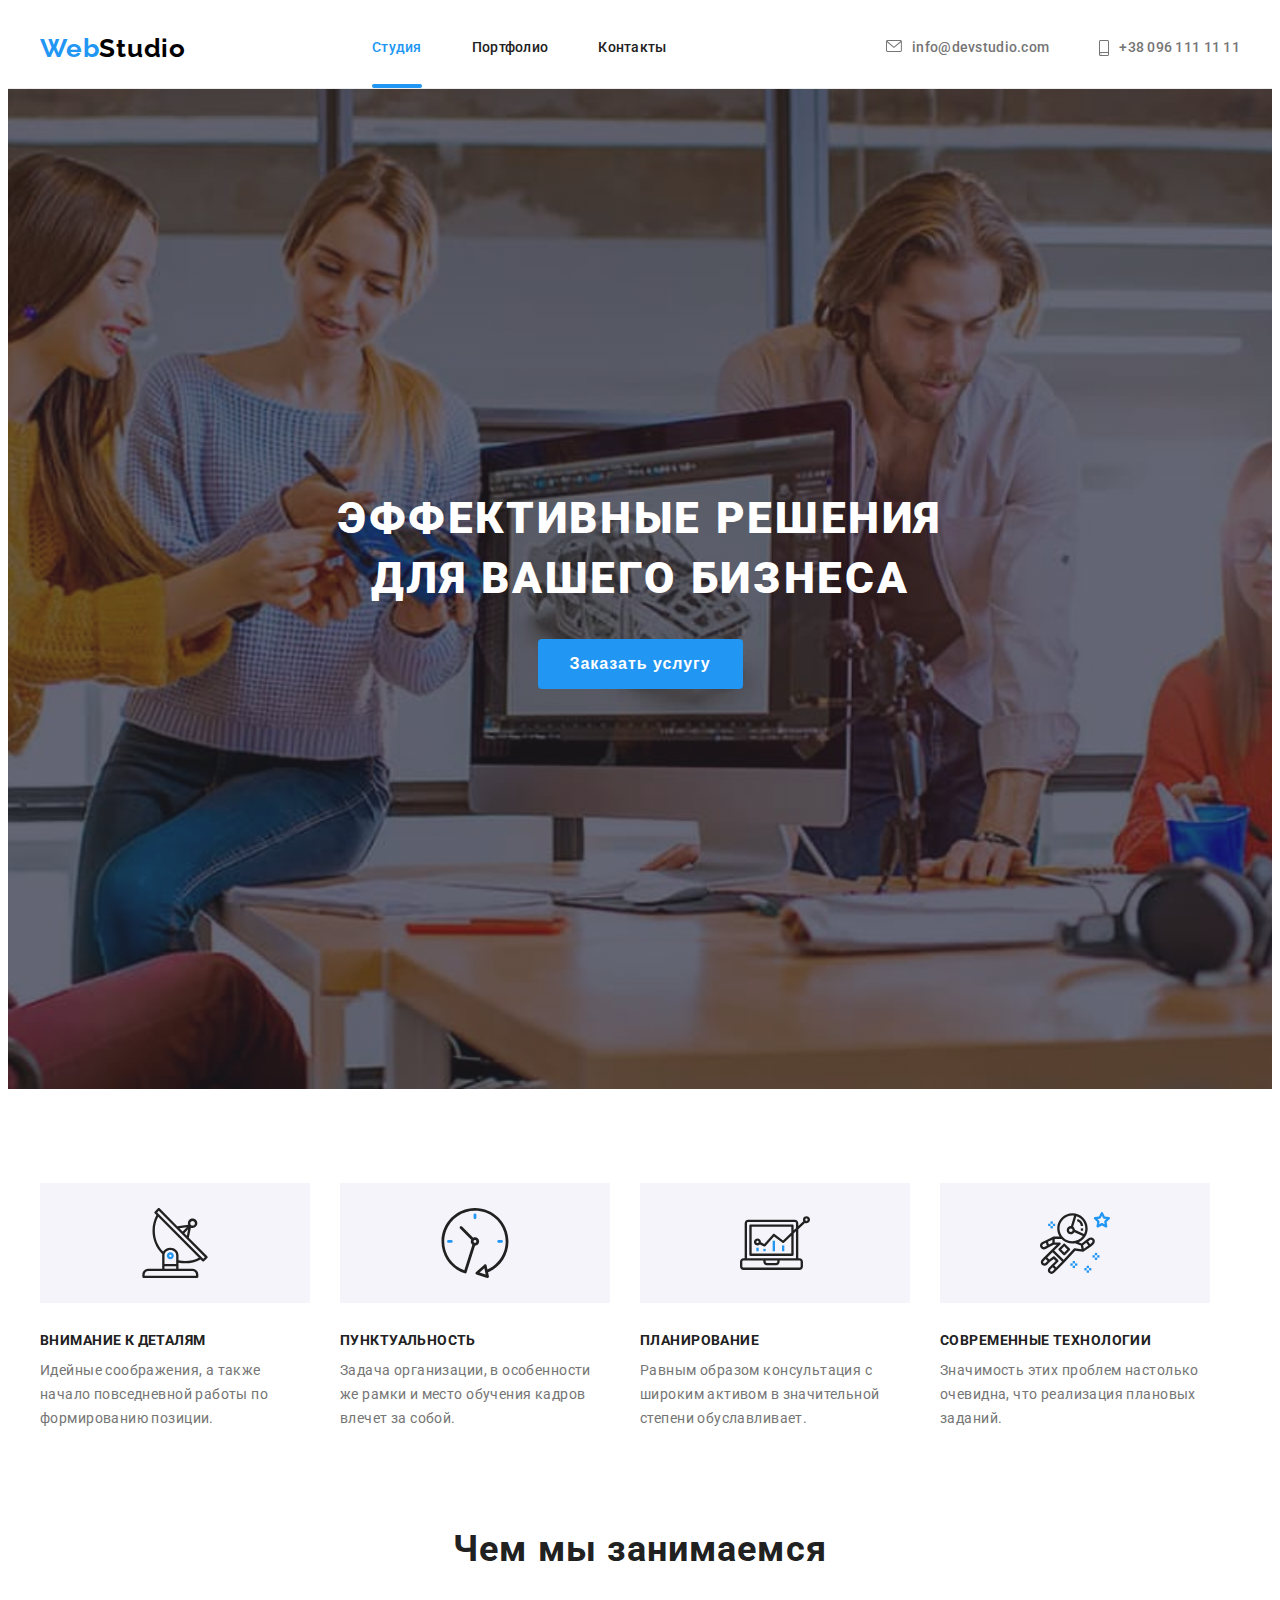
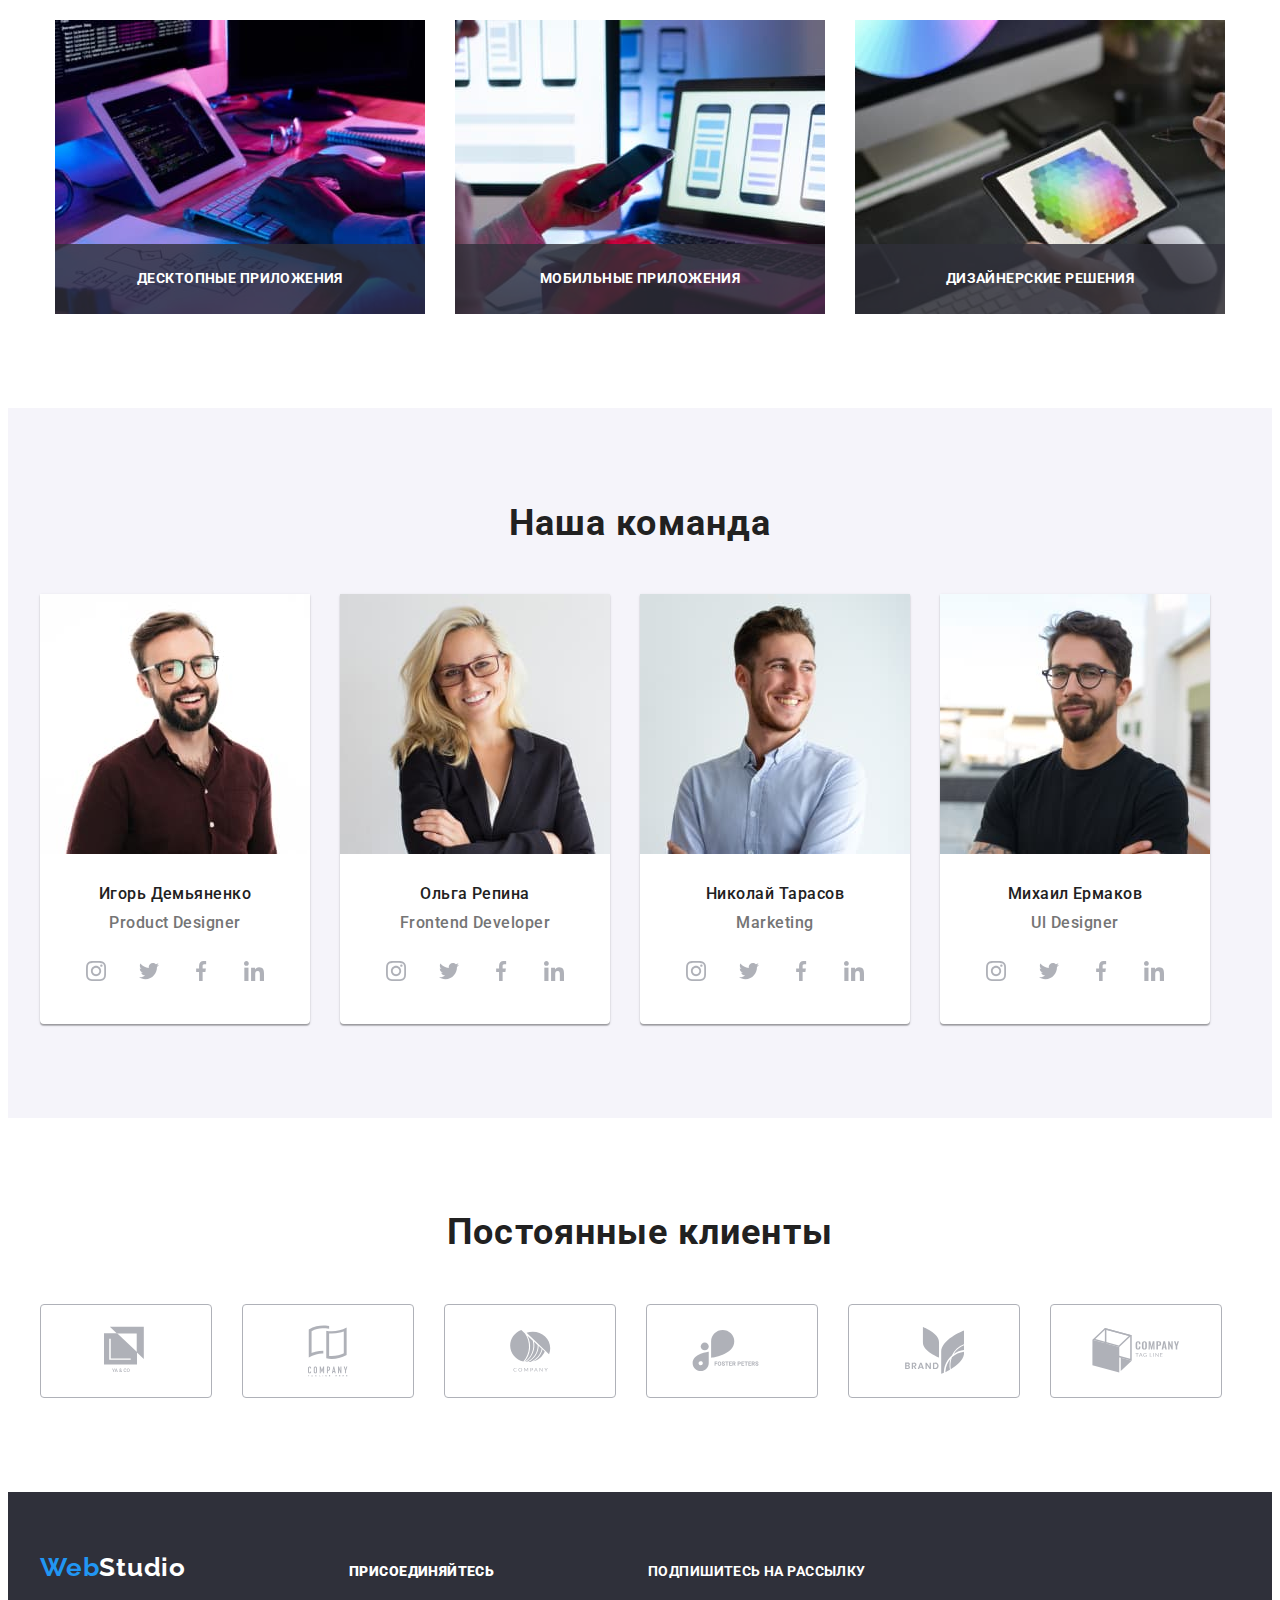
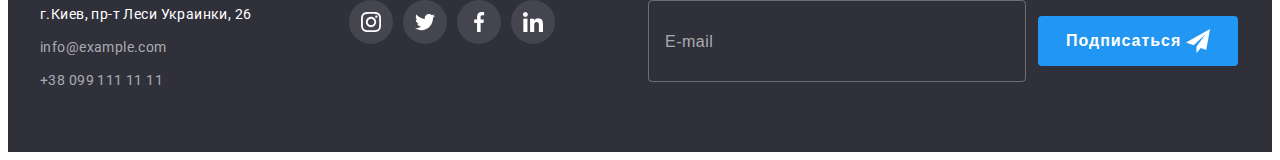
==== commit fa6f3690: "work on mobile-menu" ====
--- a/index.html
+++ b/index.html
@@ -59,7 +59,7 @@
               </li>
             </ul> 
           </div>
-
+          
           <div class="mobile-menu" data-menu>
             <button type="button" class="mobile-menu__close-btn" data-menu-close>
               <svg class="mobile-menu__close-icon">
@@ -79,6 +79,7 @@
               </li>              
             </ul>
 
+            <div class="mobile-menu__contacts-information">
             <ul class="mobile-menu__contacts-list">
               <li class="mobile-menu__contacts-item list">
                 <a href="tel:+380961111111" 
@@ -119,6 +120,7 @@
                 </a>
             </li>
             </ul>
+          </div>
           </div>
     </header>
     
@@ -653,11 +655,12 @@
       </label> 
 
         <!--check-box-->
-        <span class="tech-box"> 
-        <label class="checkbox-square__label">
-          <input class="checkbox-square "  type="checkbox" name="confidence" value="checkbox">
-           Соглашаюсь с рассылкой и принимаю&nbsp;
-            <a href="" class="checkbox-square__confidence-link">Условия договора</a>
+      <span class="tech-box">
+        <label class="check">
+          <input class="check__input visually-hidden"  type="checkbox" name="confidence" value="checkbox">
+          <span class="check__icon"></span> 
+          Соглашаюсь с рассылкой и принимаю&nbsp;
+            <a href="" class="check__confidence-link">Условия договора</a>
         </label>
       </span>
             
--- a/css/main.min.css
+++ b/css/main.min.css
@@ -1,2 +1,2 @@
-:root{--main-font: "Roboto", sans-serif;--secondary-font: "Raleway", sans-serif;--accent-color: #2196F3;--main-color: #212121;--paragraph-color: #757575;--technical-color: #188CE8;--white-color: #fff;--backround-btn: #F5F4FA;--section-background: #2F303A;--letter-spacing: 0.03em;--font-weight-variable: 700;--font-weight-middle: 500;--font-size-predominate: 14px;--container-padding: 15px;--container-width: 1200px;--container-margin: 0 auto;--padding-of-section: 94px;--margin-in-section: 30px;--social-links-color: #AFB1B8;--overlay-cards-color: rgba(33, 150, 243, 0.9);--mobile-padding-of-section: 60px}.link{text-decoration:none;display:block}.list{list-style:none}.address{font-style:normal}h1,h2,h3,h4,h5,h6,p{margin:0}Ul,li{margin:0;padding:0}img{display:block;max-width:100%;height:auto}body{font-family:var(--main-font);color:var(--main-color);font-weight:400}.visually-hidden{position:absolute !important;clip:rect(1px 1px 1px 1px);clip:rect(1px, 1px, 1px, 1px);padding:0 !important;border:0 !important;height:1px !important;width:1px !important;overflow:hidden}.container{padding-left:var(--container-padding);padding-right:var(--container-padding);width:100%;margin:0 auto}.header .container{display:-webkit-box;display:-ms-flexbox;display:flex;-webkit-box-align:center;-ms-flex-align:center;align-items:center;-webkit-box-pack:justify;-ms-flex-pack:justify;justify-content:space-between}@media screen and (min-width: 320px){.container{max-width:480px}}@media screen and (min-width: 768px){.container{max-width:768px}}@media screen and (min-width: 1200px){.container{max-width:1200px}}.description__skills-block{display:-webkit-box;display:-ms-flexbox;display:flex;-webkit-box-align:center;-ms-flex-align:center;align-items:center}@media screen and (max-width: 767px){.mobile-menu{position:fixed;z-index:50;width:100%;height:100%;overflow-y:scroll;top:0;left:50%;-webkit-transform:translateX(-50%) scale(0.9);transform:translateX(-50%) scale(0.9);padding:48px 40px;pointer-events:none;opacity:0;background-color:#fff;-webkit-transition:opacity 250ms cubic-bezier(0.4, 0, 0.2, 1),-webkit-transform 250ms cubic-bezier(0.4, 0, 0.2, 1);transition:opacity 250ms cubic-bezier(0.4, 0, 0.2, 1),-webkit-transform 250ms cubic-bezier(0.4, 0, 0.2, 1);transition:transform 250ms cubic-bezier(0.4, 0, 0.2, 1),opacity 250ms cubic-bezier(0.4, 0, 0.2, 1);transition:transform 250ms cubic-bezier(0.4, 0, 0.2, 1),opacity 250ms cubic-bezier(0.4, 0, 0.2, 1),-webkit-transform 250ms cubic-bezier(0.4, 0, 0.2, 1)}.mobile-menu.is-open{opacity:1;visibility:visible;pointer-events:auto;pointer-events:visible;-webkit-transform:translateX(-50%) scale(1);transform:translateX(-50%) scale(1);-webkit-transition:opacity 250ms cubic-bezier(0.4, 0, 0.2, 1),-webkit-transform 250ms cubic-bezier(0.4, 0, 0.2, 1);transition:opacity 250ms cubic-bezier(0.4, 0, 0.2, 1),-webkit-transform 250ms cubic-bezier(0.4, 0, 0.2, 1);transition:transform 250ms cubic-bezier(0.4, 0, 0.2, 1),opacity 250ms cubic-bezier(0.4, 0, 0.2, 1);transition:transform 250ms cubic-bezier(0.4, 0, 0.2, 1),opacity 250ms cubic-bezier(0.4, 0, 0.2, 1),-webkit-transform 250ms cubic-bezier(0.4, 0, 0.2, 1)}.mobile-menu__close-btn{position:absolute;top:10px;right:15px}.mobile-menu__close-btn:hover,.mobile-menu__close-btn:focus{color:var(--accent-color)}.mobile-menu__close-icon:hover,.mobile-menu__close-icon:focus{fill:currentColor}.mobile-menu__pages-link{font-weight:var(--font-weight-middle);font-size:40px;line-height:1.18;letter-spacing:0.02em;color:var(--main-color);text-decoration:none}.mobile-menu__pages-link--current{color:var(--accent-color)}.mobile-menu__pages:not(:last-child),.mobile-menu__contacts-item:not(:last-child){margin-bottom:32px}.mobile-menu__contacts-item:not(:last-child){margin-top:302px}.mobile-menu__contacts-link{text-decoration:none}.mobile-menu__contacts-link--mail{font-weight:var(--font-weight-middle);font-size:24px;line-height:1.17;letter-spacing:0.02em;color:var(--paragraph-color)}.mobile-menu__contacts-link--tel{font-weight:var(--font-weight-middle);font-size:34px;line-height:1.18;letter-spacing:0.02em;color:var(--accent-color)}.mobile-menu__social-list{display:-webkit-box;display:-ms-flexbox;display:flex;margin-top:64px}.mobile-menu__social-item{font-weight:var(--font-weight-middle);font-size:18px;line-height:1.2;letter-spacing:0.02em}.mobile-menu__social-link{color:var(--accent-color)}.mobile-menu__social-link--decoration::after{content:"";border:1px solid rgba(33,33,33,0.2);-webkit-transform:rotate(90deg);transform:rotate(90deg);margin-left:10px;margin-right:10px}}.header{border-bottom:1px solid #ececec}@media screen and (min-width: 768px){.mobile-menu,.burger-btn{display:none}.navigation,.navigation__main-pages{display:-webkit-box;display:-ms-flexbox;display:flex;-webkit-box-align:center;-ms-flex-align:center;align-items:center}.navigation__main-pages-link{font-weight:var(--font-weight-middle);font-size:var(--font-size-predominate);line-height:1.14;letter-spacing:0.02em;color:var(--main-color);padding-top:32px;padding-bottom:32px;-webkit-transition:color 250ms cubic-bezier(0.4, 0, 0.2, 1);transition:color 250ms cubic-bezier(0.4, 0, 0.2, 1)}.navigation__main-pages-link:hover,.navigation__main-pages-link:focus{color:var(--accent-color)}.navigation__main-pages-link--current{color:var(--accent-color)}.navigation__main-pages{display:-webkit-box;display:-ms-flexbox;display:flex;-webkit-box-align:center;-ms-flex-align:center;align-items:center;-webkit-box-pack:center;-ms-flex-pack:center;justify-content:center}.navigation__list-pages{position:relative}.navigation__list-pages--margin:not(:last-child){margin-right:50px}}.navigation__main-pages-link--current::after,.navigation__main-pages-link--decoration::after{content:"";display:block;position:absolute;height:4px;width:100%;border-radius:2px;left:0px;bottom:0px;background-color:var(--accent-color)}.navigation__main-pages-link--decoration::after{opacity:0;-webkit-transform:scaleX(0);transform:scaleX(0);-webkit-transition:opacity 250ms cubic-bezier(0.4, 0, 0.2, 1),-webkit-transform 250ms cubic-bezier(0.4, 0, 0.2, 1) 100ms;transition:opacity 250ms cubic-bezier(0.4, 0, 0.2, 1),-webkit-transform 250ms cubic-bezier(0.4, 0, 0.2, 1) 100ms;transition:opacity 250ms cubic-bezier(0.4, 0, 0.2, 1),transform 250ms cubic-bezier(0.4, 0, 0.2, 1) 100ms;transition:opacity 250ms cubic-bezier(0.4, 0, 0.2, 1),transform 250ms cubic-bezier(0.4, 0, 0.2, 1) 100ms,-webkit-transform 250ms cubic-bezier(0.4, 0, 0.2, 1) 100ms}.navigation__main-pages-link--decoration:hover::after{opacity:1;-webkit-transform:scaleX(1);transform:scaleX(1)}@media screen and (min-width: 1200px){.navigation__main-pages{margin-left:93px}}@media screen and (min-width: 768px) and (max-width: 1199px){.navigation__main-pages{margin-left:88px;margin-right:84px}}@media screen and (max-width: 767px){.navigation__main-pages,.first-address{display:none}.header{padding-bottom:16px;padding-top:16px}.burger-btn{padding-top:10px;padding-right:10px}.burger-btn__icon,.mobile-menu__close-icon{width:40px;height:40px;fill:#000}.burger-btn,.mobile-menu__close-btn{background-color:transparent;border:none;padding:0}}.logo{-webkit-animation-duration:3000ms;animation-duration:3000ms;font-family:var(--secondary-font);font-weight:var(--font-weight-variable);font-size:24px;line-height:1.17;letter-spacing:0.03em;color:var(--accent-color)}.logo--change-first{color:#000}.logo--change-second{color:var(--white-color)}@media screen and (min-width: 1200px){.logo{margin-right:93px;-webkit-animation-duration:3000ms;animation-duration:3000ms;font-family:var(--secondary-font);font-weight:var(--font-weight-variable);font-size:26px;line-height:1.19;letter-spacing:var(--letter-spacing);color:var(--accent-color)}.logo--change-first{color:#000}.logo--change-second{color:var(--white-color)}.logo--footer{display:block;margin-bottom:20px}.logo .address__contacts{margin-bottom:9px}}@media screen and (max-width: 1199px){.logo--footer{font-weight:var(--font-weight-variable);font-size:24px;line-height:1.17;text-align:center;letter-spacing:var(--letter-spacing);margin-bottom:20px;text-align:center}}@media screen and (min-width: 767px) and (max-width: 1199px){.first-address{display:-webkit-box;display:-ms-flexbox;display:flex;-webkit-box-orient:vertical;-webkit-box-direction:normal;-ms-flex-direction:column;flex-direction:column;-webkit-box-pack:center;-ms-flex-pack:center;justify-content:center;padding-top:21px;padding-bottom:21px}.first-address__icon-contacts-letter{width:14px;height:10px}.first-address__icon-contacts-smartphone{width:10px;height:14px}.first-address__phone{font-weight:var(--font-weight-middle);font-size:12px;line-height:1.17;color:var(--paragraph-color)}.first-address__phone{display:-webkit-box;display:-ms-flexbox;display:flex;-webkit-box-align:center;-ms-flex-align:center;align-items:center}.first-address__for-contacts{display:-webkit-box;display:-ms-flexbox;display:flex;-webkit-box-align:center;-ms-flex-align:center;align-items:center;color:var(--paragraph-color)}.first-address__for-contacts:not(:last-child){margin-bottom:10px}.first-address__icon-contacts-letter,.first-address__icon-contacts-smartphone{margin-right:8px;fill:currentColor}}@media screen and (min-width: 768px){.first-address__phone:hover,.first-address__phone:focus{color:var(--accent-color)}}@media screen and (min-width: 1200px){.first-address{display:-webkit-box;display:-ms-flexbox;display:flex;-webkit-box-align:center;-ms-flex-align:center;align-items:center;margin-left:auto}.first-address__phone{padding-top:7px;padding-bottom:7px;font-weight:500;font-size:var(--font-size-predominate);line-height:1.14;letter-spacing:0.02em;color:var(--paragraph-color);padding-top:32px;padding-bottom:32px;-webkit-transition:color 250ms cubic-bezier(0.4, 0, 0.2, 1) 100ms;transition:color 250ms cubic-bezier(0.4, 0, 0.2, 1) 100ms}.first-address__phone--email,.first-address__phone--tell{display:-webkit-box;display:-ms-flexbox;display:flex}.first-address__for-contacts:not(:last-child){margin-right:50px}.first-address__icon-contacts-letter,.first-address__icon-contacts-smartphone{fill:currentColor;margin-right:10px}.first-address__icon-contacts-letter{height:12px;width:16px}.first-address__icon-contacts-smartphone{height:16px;width:10px}}.first-address__for-contacts:hover .first-address__phone,.first-address__for-contacts:focus .first-address__phone{-webkit-animation-name:heartBeat;animation-name:heartBeat;-webkit-animation-duration:2000ms;animation-duration:2000ms;-webkit-animation-timing-function:linear;animation-timing-function:linear}@media screen and (min-width: 1200px){.address__location-link,.address__contact-link{font-size:var(--font-size-predominate);line-height:1.7;letter-spacing:var(--letter-spacing);display:block;-webkit-transition:color 250ms cubic-bezier(0.4, 0, 0.2, 1);transition:color 250ms cubic-bezier(0.4, 0, 0.2, 1)}.address__location-link{color:var(--white-color)}.address__contact-link{color:rgba(255,255,255,0.6)}.address__contacts:not(:last-child){margin-bottom:9px}.address__location-link:hover,.address__location-link:focus,.address__contact-link:hover,.address__contact-link:focus{color:var(--accent-color)}}@media screen and (max-width: 1199px){.address__list{text-align:center;font-size:14px;line-height:1.7;letter-spacing:var(--letter-spacing)}.address__contacts{margin-bottom:8px}.address__location-link{color:var(--white-color)}.address__contact-link{color:rgba(255,255,255,0.6)}}.modal-btn{display:block;margin-left:auto;margin-right:auto;margin-top:30px;background-color:var(--accent-color);padding:10px 32px;min-width:200px;cursor:pointer;border:none;border-radius:4px;-webkit-transition:background-color 250ms cubic-bezier(0.4, 0, 0.2, 1);transition:background-color 250ms cubic-bezier(0.4, 0, 0.2, 1)}.modal-btn__text-btn{font-weight:var(--font-weight-variable);font-size:16px;line-height:1.9;letter-spacing:0.06em;height:30px;color:var(--white-color)}.modal-btn:hover,.modal-btn:focus{background-color:var(--technical-color)}@media screen and (max-width: 767px){.our-staff__title{font-size:28px;line-height:1.18}}@media screen and (min-width: 320px){.our-staff__title,.clients__title,.our-work__title{text-align:center;display:block;margin-left:auto;margin-right:auto}}@media screen and (min-width: 768px){.our-work__title,.our-staff__title{font-size:36px;line-height:1.17;margin-bottom:50px}}@media screen and (max-width: 1199px){.clients__title{font-size:28px;line-height:1.18;margin-bottom:30px}.our-staff__title{margin-bottom:30px}}@media screen and (min-width: 1200px){.our-work__title,.our-staff__title,.clients__title{font-weight:var(--font-weight-variable);letter-spacing:var(--letter-spacing);margin-bottom:50px}}@media screen and (min-width: 320px){.hero{display:-webkit-box;display:-ms-flexbox;display:flex;-webkit-box-align:center;-ms-flex-align:center;align-items:center;-webkit-box-pack:center;-ms-flex-pack:center;justify-content:center;background-color:var(--section-background);background-size:cover;background-repeat:no-repeat;background-position:center}.hero__headline{text-align:center;margin-left:auto;margin-right:auto;font-weight:900;margin-bottom:30px;letter-spacing:0.06em;text-transform:uppercase;color:var(--white-color)}.modal-btn{text-align:center;margin-left:auto;margin-right:auto}}@media screen and (min-width: 1200px){.hero{padding-top:200px;padding-bottom:200px;max-width:1600px;background-image:-webkit-gradient(linear, left top, left bottom, from(rgba(47,48,58,0.4)), to(rgba(47,48,58,0.4))),url(../images/hero-images/c-desktop/hero-img.jpg);background-image:linear-gradient(rgba(47,48,58,0.4), rgba(47,48,58,0.4)),url(../images/hero-images/c-desktop/hero-img.jpg)}__headline{font-family:var(--main-font);font-size:44px;line-height:1.4}}@media screen and (min-width: 768px) and (max-width: 1199px){.hero{background-image:-webkit-gradient(linear, left top, left bottom, from(rgba(47,48,58,0.4)), to(rgba(47,48,58,0.4))),url(../images/hero-images/b-tablet/hero-img.jpg);background-image:linear-gradient(rgba(47,48,58,0.4), rgba(47,48,58,0.4)),url(../images/hero-images/b-tablet/hero-img.jpg)}}@media screen and (min-width: 768px) and (max-width: 1199px) and (min-device-pixel-ratio: 2), screen and (min-width: 768px) and (max-width: 1199px) and (-webkit-min-device-pixel-ratio: 2), screen and (min-width: 768px) and (max-width: 1199px) and (min-resolution: 192dpi), screen and (min-width: 768px) and (max-width: 1199px) and (min-resolution: 2dppx){.hero{background-image:url("../images/hero-images/b-tablet/hero-img@2x.jpg")}}@media screen and (min-width: 768px) and (max-width: 1199px) and (min-device-pixel-ratio: 3), screen and (min-width: 768px) and (max-width: 1199px) and (-webkit-min-device-pixel-ratio: 3), screen and (min-width: 768px) and (max-width: 1199px) and (min-resolution: 288dpi), screen and (min-width: 768px) and (max-width: 1199px) and (min-resolution: 3dppx){.hero{background-image:url("../images/hero-images/b-tablet/hero-img@2x.webp")}}@media screen and (max-width: 767px){.hero{background-image:-webkit-gradient(linear, left top, left bottom, from(rgba(47,48,58,0.4)), to(rgba(47,48,58,0.4))),url(../images/hero-images/a-mobile/hero-mobile.jpg);background-image:linear-gradient(rgba(47,48,58,0.4), rgba(47,48,58,0.4)),url(../images/hero-images/a-mobile/hero-mobile.jpg)}}@media screen and (max-width: 767px) and (min-device-pixel-ratio: 2), screen and (max-width: 767px) and (-webkit-min-device-pixel-ratio: 2), screen and (max-width: 767px) and (min-resolution: 192dpi), screen and (max-width: 767px) and (min-resolution: 2dppx){.hero{background-image:url("../images/hero-images/a-mobile/hero-mobile@2x.jpg")}}@media screen and (max-width: 767px) and (min-device-pixel-ratio: 3), screen and (max-width: 767px) and (-webkit-min-device-pixel-ratio: 3), screen and (max-width: 767px) and (min-resolution: 288dpi), screen and (max-width: 767px) and (min-resolution: 3dppx){.hero{background-image:url("../images/hero-images/a-mobile/hero-mobile@2x.webp")}}@media screen and (max-width: 1199px){.hero{padding-top:118px;padding-bottom:118px}.hero__headline{font-size:26px;line-height:1.6}}@media screen and (min-width: 1200px){.skills{display:-webkit-box;display:-ms-flexbox;display:flex;-webkit-box-align:center;-ms-flex-align:center;align-items:center;padding-top:var(--padding-of-section);padding-bottom:var(--padding-of-section)}.description{display:-webkit-box;display:-ms-flexbox;display:flex;-webkit-box-align:center;-ms-flex-align:center;align-items:center;margin-left:calc(-1*var(--margin-in-section));margin-top:calc(-1*var(--margin-in-section))}.description__block{margin-left:var(--margin-in-section);margin-top:var(--margin-in-section);height:251px;width:270px}.description__skills-block{width:270px;height:120px}}@media screen and (max-width: 1199px){.skills{display:-webkit-box;display:-ms-flexbox;display:flex;-webkit-box-align:center;-ms-flex-align:center;align-items:center;-webkit-box-pack:center;-ms-flex-pack:center;justify-content:center;padding-top:var(--mobile-padding-of-section);padding-bottom:var(--mobile-padding-of-section)}}@media screen and (min-width: 768px) and (max-width: 1199px){.description{display:-webkit-box;display:-ms-flexbox;display:flex;-ms-flex-wrap:wrap;flex-wrap:wrap}.description__block{width:354px;margin-top:30px}.description__skills-block{height:120px}.description__skills-icons{width:70px;height:70px;fill:currentColor}.description__block:nth-child(2n+1){margin-right:30px}.description__block:nth-child(-n+2){margin-top:0}}.description__skills-icons{width:70px;height:70px;fill:currentColor}.description__skills-block{-webkit-box-pack:center;-ms-flex-pack:center;justify-content:center;background-color:var(--backround-btn);-ms-flex-wrap:wrap;flex-wrap:wrap;margin-bottom:30px}.description__title-description{margin-bottom:10px;font-weight:var(--font-weight-variable);font-size:var(--font-size-predominate);line-height:1.14;letter-spacing:var(--letter-spacing);text-transform:uppercase;color:var(--main-color)}.description__text-description{font-size:var(--font-size-predominate);line-height:1.7;letter-spacing:var(--letter-spacing);color:var(--paragraph-color)}@media screen and (max-width: 767px){.description__block:not(:last-child){margin-bottom:30px}.description__block{max-width:450px}.description__skills-block{display:-webkit-box;display:-ms-flexbox;display:flex;-webkit-box-align:center;-ms-flex-align:center;align-items:center;-webkit-box-pack:center;-ms-flex-pack:center;justify-content:center;max-width:450px;height:120px;background-color:var(--backround-btn)}.description__title-description{text-align:center;margin-bottom:10px}}@media screen and (max-width: 1199px){.our-work{display:none}}@media screen and (min-width: 1200px){.our-work{padding-bottom:94px}.work-list{display:-webkit-box;display:-ms-flexbox;display:flex;-webkit-box-align:center;-ms-flex-align:center;align-items:center;-webkit-box-pack:center;-ms-flex-pack:center;justify-content:center;margin-left:calc(-1*var(--margin-in-section));margin-bottom:calc(-1*var(--margin-in-section))}.work-list__item{margin-left:var(--margin-in-section);margin-bottom:var(--margin-in-section);position:relative;height:294px;width:370px}.products-block{position:absolute;display:-webkit-box;display:-ms-flexbox;display:flex;-webkit-box-align:center;-ms-flex-align:center;align-items:center;-webkit-box-pack:center;-ms-flex-pack:center;justify-content:center;width:100%;height:70px;left:0;bottom:0;background:rgba(47,48,58,0.8);-webkit-transform:scaleY(1);transform:scaleY(1);-webkit-transition:-webkit-transform 250ms cubic-bezier(0.4, 0, 0.2, 1) 150ms;transition:-webkit-transform 250ms cubic-bezier(0.4, 0, 0.2, 1) 150ms;transition:transform 250ms cubic-bezier(0.4, 0, 0.2, 1) 150ms;transition:transform 250ms cubic-bezier(0.4, 0, 0.2, 1) 150ms, -webkit-transform 250ms cubic-bezier(0.4, 0, 0.2, 1) 150ms}.work-list__item:focus .products-block,.work-list__item:hover .products-block{-webkit-transform:scaleY(1.1);transform:scaleY(1.1)}.products-block__text{font-weight:var(--font-weight-variable);font-size:14px;line-height:1.14;letter-spacing:var(--letter-spacing);text-transform:uppercase;color:#fff}}@media screen and (max-width: 767px){.command__list:not(:last-child){margin-bottom:30px}.command__img{width:450px}.block-for-text__names{line-height:1.19;text-align:center}}@media screen and (max-width: 1199px){.our-staff{display:-webkit-box;display:-ms-flexbox;display:flex;-webkit-box-align:center;-ms-flex-align:center;align-items:center;-webkit-box-pack:center;-ms-flex-pack:center;justify-content:center;padding-top:var(--mobile-padding-of-section);padding-bottom:var(--mobile-padding-of-section)}.block-for-text{padding-top:var(--margin-in-section);padding-bottom:24px}.block-for-text__position{font-size:16px;line-height:1.19}}@media screen and (min-width: 768px) and (max-width: 1199px){.command{display:-webkit-box;display:-ms-flexbox;display:flex;-ms-flex-wrap:wrap;flex-wrap:wrap;margin-left:auto;margin-right:auto}.command__list{margin-top:30px}.command__list:nth-child(2n+1){margin-right:30px}.command__list:nth-child(-n+2){margin-top:0}}@media screen and (min-width: 320px){.our-staff{background-color:var(--backround-btn)}.block-for-text{font-weight:var(--font-weight-middle);font-size:16px;letter-spacing:var(--letter-spacing);text-align:center}.block-for-text__names{margin-bottom:10px}.block-for-text__position{color:var(--paragraph-color);letter-spacing:var(--letter-spacing);margin-bottom:16px;text-align:center}.social-list{margin-bottom:16px}.command__list{-webkit-box-shadow:0px 1px 3px rgba(0,0,0,0.12),0px 1px 1px rgba(0,0,0,0.14),0px 2px 1px rgba(0,0,0,0.2);box-shadow:0px 1px 3px rgba(0,0,0,0.12),0px 1px 1px rgba(0,0,0,0.14),0px 2px 1px rgba(0,0,0,0.2);border-radius:0px 0px 4px 4px;background-color:#fff}}@media screen and (min-width: 1200px){.our-staff{padding-top:var(--padding-of-section);padding-bottom:var(--padding-of-section)}.our-staff__container{padding-top:0;padding-bottom:0}.command{display:-webkit-box;display:-ms-flexbox;display:flex;-ms-flex-wrap:wrap;flex-wrap:wrap;margin-left:calc(-1*var(--margin-in-section));margin-bottom:calc(-1*var(--margin-in-section))}.command__list{width:270px;height:430px;margin-left:var(--margin-in-section);margin-bottom:var(--margin-in-section)}.block-for-text{padding-top:var(--margin-in-section);padding-bottom:var(--margin-in-section);padding-left:30px;padding-right:30px}.block-for-text__names{font-weight:var(--font-weight-middle);font-size:16px;line-height:1.2;letter-spacing:var(--letter-spacing)}.block-for-text__position{font-size:16px;line-height:1.2}}@media screen and (min-width: 320px){.social-list{display:-webkit-box;display:-ms-flexbox;display:flex;-webkit-box-align:center;-ms-flex-align:center;align-items:center;-webkit-box-pack:center;-ms-flex-pack:center;justify-content:center;-ms-flex-pack:distribute;justify-content:space-around}.social-link{display:-webkit-box;display:-ms-flexbox;display:flex;-webkit-box-align:center;-ms-flex-align:center;align-items:center;-webkit-box-pack:center;-ms-flex-pack:center;justify-content:center;color:var(--social-links-color);width:44px;height:44px;border-radius:50%;text-decoration:none;-webkit-transition:color 250ms cubic-bezier(0.4, 0, 0.2, 1),background-color 250ms cubic-bezier(0.4, 0, 0.2, 1);transition:color 250ms cubic-bezier(0.4, 0, 0.2, 1),background-color 250ms cubic-bezier(0.4, 0, 0.2, 1)}.social-link:hover,.social-link:focus{background-color:var(--accent-color);color:#fff}.social-link__icon{fill:currentColor;width:20px;height:20px}.social-list--margin{display:-webkit-box;display:-ms-flexbox;display:flex;-webkit-box-align:center;-ms-flex-align:center;align-items:center;margin-bottom:-10px;margin-left:-10px}.social-list__items--margin{margin-bottom:10px;margin-left:10px}.social-link--footer-identity{background:rgba(255,255,255,0.1);border-radius:50%;color:#fff}}@media screen and (max-width: 1199px){.social-list{display:-webkit-box;display:-ms-flexbox;display:flex;-webkit-box-align:center;-ms-flex-align:center;align-items:center;-webkit-box-pack:center;-ms-flex-pack:center;justify-content:center;margin:0 auto}.social-list__items{display:-webkit-box;display:-ms-flexbox;display:flex;-webkit-box-align:center;-ms-flex-align:center;align-items:center;-webkit-box-pack:center;-ms-flex-pack:center;justify-content:center}.social-list__items:not(:last-child){margin-right:10px}}@media screen and (min-width: 1200px){.clients{padding-bottom:var(--padding-of-section);padding-top:94px;display:-webkit-box;display:-ms-flexbox;display:flex;-webkit-box-align:center;-ms-flex-align:center;align-items:center;-webkit-box-pack:center;-ms-flex-pack:center;justify-content:center}.clients__title{font-weight:var(--font-weight-variable);font-size:36px;letter-spacing:var(--letter-spacing);text-align:center;display:block;margin-left:auto;margin-right:auto;margin-bottom:50px;line-height:1.16}.clients-list{display:-webkit-box;display:-ms-flexbox;display:flex;-webkit-box-align:center;-ms-flex-align:center;align-items:center;margin-left:calc(-1*var(--margin-in-section))}.clients-list__item{display:-webkit-box;display:-ms-flexbox;display:flex;-webkit-box-align:center;-ms-flex-align:center;align-items:center;-webkit-box-pack:center;-ms-flex-pack:center;justify-content:center;width:170px;height:92px;border:1px solid #AFB1B8;border-radius:4px;margin-left:var(--margin-in-section)}}@media screen and (min-width: 320px) and (max-width: 767px){.clients-list{display:-webkit-box;display:-ms-flexbox;display:flex;-ms-flex-wrap:wrap;flex-wrap:wrap;-webkit-box-pack:justify;-ms-flex-pack:justify;justify-content:space-between;margin-right:-30px}.clients-list__item{max-width:210px;width:100%;height:92px;-ms-flex-preferred-size:calc((100%-60px)/2);flex-basis:calc((100%-60px)/2)}.clients-list__item:nth-child(-n+4){margin-bottom:30px}}@media screen and (min-width: 320px) and (max-width: 1199px){.clients{padding-top:var(--mobile-padding-of-section);padding-bottom:var(--mobile-padding-of-section)}}@media screen and (min-width: 768px) and (max-width: 1199px){.clients-list{display:-webkit-box;display:-ms-flexbox;display:flex;-ms-flex-wrap:wrap;flex-wrap:wrap;-webkit-box-pack:center;-ms-flex-pack:center;justify-content:center;-webkit-box-align:center;-ms-flex-align:center;align-items:center}.clients-list__item{width:226px;height:90px}.clients-list__item:nth-child(3n+1){margin-right:30px}.clients-list__item:nth-child(-n+3){margin-bottom:30px}.clients-list__item:nth-last-of-type(3n+1){margin-left:30px}}@media screen and (min-width: 320px){.clients-list__link{display:-webkit-box;display:-ms-flexbox;display:flex;-webkit-box-align:center;-ms-flex-align:center;align-items:center;-webkit-box-pack:center;-ms-flex-pack:center;justify-content:center}.clients-list__item{border:1px solid #AFB1B8;border-radius:4px}.clients-list__item:hover,.clients-list__item:focus{border:1px solid var(--accent-color)}.clients-list__link{width:100%;height:100%;color:var(--social-links-color);-webkit-transition:color 250ms cubic-bezier(0.4, 0, 0.2, 1);transition:color 250ms cubic-bezier(0.4, 0, 0.2, 1)}.clients-list__link:hover,.clients-list__link:focus{color:var(--accent-color)}.clients-list__icon{fill:currentColor}.clients-list__icon--first{width:44px;height:50px}.clients-list__icon--second{width:40px;height:52px}.clients-list__icon--third{width:41px;height:42px}.clients-list__icon--fourth{width:80px;height:42px}.clients-list__icon--fifth{width:59px;height:47px}.clients-list__icon--sixth{width:88px;height:45px}}@media screen and (min-width: 320px){.footer{background-color:var(--section-background)}}@media screen and (min-width: 1200px){.footer{padding-top:60px;padding-bottom:60px}.footer__address-box{display:-webkit-box;display:-ms-flexbox;display:flex;-webkit-box-orient:horizontal;-webkit-box-direction:normal;-ms-flex-direction:row;flex-direction:row;-webkit-box-align:baseline;-ms-flex-align:baseline;align-items:baseline}.footer__general-box{display:-webkit-box;display:-ms-flexbox;display:flex;-webkit-box-align:baseline;-ms-flex-align:baseline;align-items:baseline}.subscription{margin-left:93px}.join{display:-webkit-box;display:-ms-flexbox;display:flex;-webkit-box-orient:vertical;-webkit-box-direction:normal;-ms-flex-direction:column;flex-direction:column;margin-left:70px;margin-right:auto}.join__text{font-weight:var(--font-weight-variable);font-size:14px;line-height:1.14;letter-spacing:var(--letter-spacing);text-transform:uppercase;color:#FFFFFF;margin-bottom:20px}}@media screen and (min-width: 768px) and (max-width: 1199px){.footer__address-box{display:-webkit-box;display:-ms-flexbox;display:flex;-webkit-box-pack:justify;-ms-flex-pack:justify;justify-content:space-between;-webkit-box-orient:horizontal;-webkit-box-direction:normal;-ms-flex-direction:row;flex-direction:row;-webkit-box-align:baseline;-ms-flex-align:baseline;align-items:baseline;margin-bottom:var(--mobile-padding-of-section)}}@media screen and (max-width: 1199px){.footer{padding-top:var(--mobile-padding-of-section);padding-bottom:var(--mobile-padding-of-section)}.join{margin-top:var(--mobile-padding-of-section);margin-bottom:var(--mobile-padding-of-section)}.join__text,.subscription__title{font-weight:var(--font-weight-variable);font-size:14px;line-height:1.14;text-align:center;letter-spacing:var(--letter-spacing);text-transform:uppercase;color:var(--white-color);margin-bottom:20px}.sign-up{display:-webkit-box;display:-ms-flexbox;display:flex;-webkit-box-orient:vertical;-webkit-box-direction:normal;-ms-flex-direction:column;flex-direction:column}.sign-up__email{width:450px;height:50px;margin-bottom:20px}.sign-up__btn{width:200px;height:50px;margin-left:0}}@media screen and (min-width: 320px){.subscription__title{display:block;padding-bottom:20px;font-weight:var(--font-weight-variable);font-size:14px;line-height:1.14;letter-spacing:var(--letter-spacing);text-transform:uppercase;color:var(--white-color)}.sign-up{display:-webkit-box;display:-ms-flexbox;display:flex;-webkit-box-align:center;-ms-flex-align:center;align-items:center;margin-right:auto}.sign-up__icon-send{width:24px;height:24px}.sign-up__email{width:358px;height:50px;border:1px solid rgba(255,255,255,0.3);border-radius:4px;background-color:transparent;padding-top:15px;padding-left:16px;padding-bottom:15px;cursor:pointer}.sign-up__email::-webkit-input-placeholder{font-size:16px;line-height:1.25;letter-spacing:0.03em;color:rgba(255,255,255,0.6)}.sign-up__email:-ms-input-placeholder{font-size:16px;line-height:1.25;letter-spacing:0.03em;color:rgba(255,255,255,0.6)}.sign-up__email::-ms-input-placeholder{font-size:16px;line-height:1.25;letter-spacing:0.03em;color:rgba(255,255,255,0.6)}.sign-up__email::placeholder{font-size:16px;line-height:1.25;letter-spacing:0.03em;color:rgba(255,255,255,0.6)}.sign-up__email[placeholder]{color:#fff;font-size:20px;line-height:1.15;letter-spacing:var(--letter-spacing)}.sign-up__btn{display:-webkit-box;display:-ms-flexbox;display:flex;-webkit-box-align:center;-ms-flex-align:center;align-items:center;width:200px;height:50px;padding:10px 28px;background-color:var(--accent-color);border-radius:4px;-webkit-box-pack:justify;-ms-flex-pack:justify;justify-content:space-between;margin-left:12px;cursor:pointer;border:none;font-weight:var(--font-weight-variable);font-size:16px;line-height:1.9;letter-spacing:0.06em;color:#FFFFFF}}.backdrop{position:fixed;top:0;left:0;height:100vh;width:100vw;background-color:rgba(0,0,0,0.2);scale:1;opacity:1;-webkit-transition:opacity 250ms cubic-bezier(0.4, 0, 0.2, 1),-webkit-transform 250ms cubic-bezier(0.4, 0, 0.2, 1);transition:opacity 250ms cubic-bezier(0.4, 0, 0.2, 1),-webkit-transform 250ms cubic-bezier(0.4, 0, 0.2, 1);transition:opacity 250ms cubic-bezier(0.4, 0, 0.2, 1),transform 250ms cubic-bezier(0.4, 0, 0.2, 1);transition:opacity 250ms cubic-bezier(0.4, 0, 0.2, 1),transform 250ms cubic-bezier(0.4, 0, 0.2, 1),-webkit-transform 250ms cubic-bezier(0.4, 0, 0.2, 1)}@media screen and (min-width: 320px) and (max-width: 1199px){.backdrop-modal{max-width:450px;width:100vw}}@media screen and (min-width: 1200px){.backdrop-modal{max-width:528px;width:100vw}}.backdrop-modal{position:absolute;background-color:#fff;top:50%;left:50%;-webkit-transform:translate(-50%, -50%) rotate(1turn) scaleX(1);transform:translate(-50%, -50%) rotate(1turn) scaleX(1);border-radius:4px;opacity:1;-webkit-transition:opacity 250ms cubic-bezier(0.4, 0, 0.2, 1),-webkit-transform 250ms cubic-bezier(0.4, 0, 0.2, 1);transition:opacity 250ms cubic-bezier(0.4, 0, 0.2, 1),-webkit-transform 250ms cubic-bezier(0.4, 0, 0.2, 1);transition:opacity 250ms cubic-bezier(0.4, 0, 0.2, 1),transform 250ms cubic-bezier(0.4, 0, 0.2, 1);transition:opacity 250ms cubic-bezier(0.4, 0, 0.2, 1),transform 250ms cubic-bezier(0.4, 0, 0.2, 1),-webkit-transform 250ms cubic-bezier(0.4, 0, 0.2, 1)}.backdrop-modal__close-icon{-webkit-transition:color 250ms cubic-bezier(0.4, 0, 0.2, 1);transition:color 250ms cubic-bezier(0.4, 0, 0.2, 1)}.backdrop.is-hidden .backdrop-modal{-webkit-transform:translate(-50%, -50%) rotate(0) scaleX(0);transform:translate(-50%, -50%) rotate(0) scaleX(0);opacity:0}.backdrop.is-hidden{opacity:0;pointer-events:none;-webkit-transform:scale(0.9);transform:scale(0.9)}.backdrop-modal__close-btn{position:absolute;display:-webkit-box;display:-ms-flexbox;display:flex;-webkit-box-align:center;-ms-flex-align:center;align-items:center;-webkit-box-pack:center;-ms-flex-pack:center;justify-content:center;top:8px;right:8px;height:30px;width:30px;background:transparent;border-radius:50%;border:1px solid rgba(0,0,0,0.1);cursor:pointer;-webkit-transition:color 250ms cubic-bezier(0.4, 0, 0.2, 1);transition:color 250ms cubic-bezier(0.4, 0, 0.2, 1)}.backdrop-modal__close-btn:focus,.backdrop-modal__close-btn:hover{color:var(--accent-color);border-color:1px solid var(--accent-color);fill:var(--accent-color)}@media screen and (min-width: 320px){.form{display:-webkit-box;display:-ms-flexbox;display:flex;-webkit-box-orient:vertical;-webkit-box-direction:normal;-ms-flex-direction:column;flex-direction:column;width:100%;height:100%;padding:40px}.form__title{display:block;margin-bottom:12px;font-weight:var(--font-weight-variable);text-align:center;letter-spacing:var(--letter-spacing)}.form__wrapper-user-field{position:relative;display:block;margin-top:4px}.form__label-text{display:block;font-size:12px;line-height:1.17;letter-spacing:0.01em;color:var(--paragraph-color);margin-bottom:10px}.form__label-text--textarea{margin-bottom:20px}.form__user-comment{resize:none;width:100%;min-height:120px;border:1px solid rgba(33,33,33,0.2);border-radius:4px;margin-top:4px;padding:12px 16px;-webkit-transition:border-color 250ms cubic-bezier(0.4, 0, 0.2, 1);transition:border-color 250ms cubic-bezier(0.4, 0, 0.2, 1)}.form__user-comment::-webkit-input-placeholder{font-size:14px;line-height:1.14;letter-spacing:0.01em;color:rgba(117,117,117,0.5)}.form__user-comment:-ms-input-placeholder{font-size:14px;line-height:1.14;letter-spacing:0.01em;color:rgba(117,117,117,0.5)}.form__user-comment::-ms-input-placeholder{font-size:14px;line-height:1.14;letter-spacing:0.01em;color:rgba(117,117,117,0.5)}.form__user-comment::placeholder{font-size:14px;line-height:1.14;letter-spacing:0.01em;color:rgba(117,117,117,0.5)}.form__user-comment:focus{border-color:var(--accent-color);outline:none}.form__input-field{width:100%;height:40px;border:1px solid rgba(33,33,33,0.2);border-radius:4px;padding-left:42px;-webkit-transition:border-color 250ms cubic-bezier(0.4, 0, 0.2, 1);transition:border-color 250ms cubic-bezier(0.4, 0, 0.2, 1)}.form__input-field__input-field:focus{outline:none;border-color:var(--accent-color)}.form__icon{position:absolute;display:block;left:12px;top:50%;-webkit-transform:translateY(-50%);transform:translateY(-50%);width:18px;height:18px;fill:var(--main-color);-webkit-transition:fill 250ms cubic-bezier(0.4, 0, 0.2, 1);transition:fill 250ms cubic-bezier(0.4, 0, 0.2, 1)}.form__input-field:focus+.form__icon{fill:var(--accent-color)}}.checkbox-square__confidence-link{font-size:14px;line-height:1.7;color:var(--accent-color);letter-spacing:var(--letter-spacing);text-decoration:underline}.checkbox-square .submit-btn{-ms-flex-item-align:center;-ms-grid-row-align:center;align-self:center;display:block;background-color:var(--accent-color);padding:10px 55px;min-width:200px;height:50px;cursor:pointer;margin-top:30px;border-radius:4px;-webkit-box-shadow:0px 4px 4px rgba(0,0,0,0.15);box-shadow:0px 4px 4px rgba(0,0,0,0.15);border:none;-webkit-transition:background-color 250ms cubic-bezier(0.4, 0, 0.2, 1);transition:background-color 250ms cubic-bezier(0.4, 0, 0.2, 1)}.checkbox-square .submit-btn:hover,.checkbox-square .submit-btn:focus{background-color:var(--technical-color)}.checkbox-square .submit-btn__text{font-weight:var(--font-weight-variable);font-size:16px;line-height:1.9;letter-spacing:0.06em;color:#FFFFFF}@media screen and (min-width: 320px) and (max-width: 1199px){.form__title{font-size:20px;line-height:1.5;text-align:center}.checkbox-square__label{font-size:12px;line-height:1.17}}@media screen and (min-width: 1200px){.form__title{font-size:20px;line-height:1.15}.checkbox-square__label{font-size:14px;line-height:1.7;display:-webkit-box;display:-ms-flexbox;display:flex;-webkit-box-align:center;-ms-flex-align:center;align-items:center;-webkit-box-pack:center;-ms-flex-pack:center;justify-content:center;letter-spacing:var(--letter-spacing);border-color:var(--paragraph-color)}}
+:root{--main-font: "Roboto", sans-serif;--secondary-font: "Raleway", sans-serif;--accent-color: #2196F3;--main-color: #212121;--paragraph-color: #757575;--technical-color: #188CE8;--white-color: #fff;--backround-btn: #F5F4FA;--section-background: #2F303A;--letter-spacing: 0.03em;--font-weight-variable: 700;--font-weight-middle: 500;--font-size-predominate: 14px;--container-padding: 15px;--container-width: 1200px;--container-margin: 0 auto;--padding-of-section: 94px;--margin-in-section: 30px;--social-links-color: #AFB1B8;--overlay-cards-color: rgba(33, 150, 243, 0.9);--mobile-padding-of-section: 60px}.link{text-decoration:none;display:block}.list{list-style:none}.address{font-style:normal}h1,h2,h3,h4,h5,h6,p{margin:0}Ul,li{margin:0;padding:0}img{display:block;max-width:100%;height:auto}body{font-family:var(--main-font);color:var(--main-color);font-weight:400}.visually-hidden{position:absolute !important;clip:rect(1px 1px 1px 1px);clip:rect(1px, 1px, 1px, 1px);padding:0 !important;border:0 !important;height:1px !important;width:1px !important;overflow:hidden}.container{padding-left:var(--container-padding);padding-right:var(--container-padding);width:100%;margin:0 auto}.header .container{display:-webkit-box;display:-ms-flexbox;display:flex;-webkit-box-align:center;-ms-flex-align:center;align-items:center;-webkit-box-pack:justify;-ms-flex-pack:justify;justify-content:space-between}@media screen and (min-width: 320px){.container{max-width:480px}}@media screen and (min-width: 768px){.container{max-width:768px}}@media screen and (min-width: 1200px){.container{max-width:1200px}}.description__skills-block{display:-webkit-box;display:-ms-flexbox;display:flex;-webkit-box-align:center;-ms-flex-align:center;align-items:center}@media screen and (min-width: 320px) and (max-width: 767px){.mobile-menu{display:-webkit-box;display:-ms-flexbox;display:flex;-webkit-box-pack:justify;-ms-flex-pack:justify;justify-content:space-between;-webkit-box-orient:vertical;-webkit-box-direction:normal;-ms-flex-direction:column;flex-direction:column;position:fixed;z-index:50;width:100%;height:100%;overflow-y:scroll;top:0;left:50%;-webkit-transform:translateX(-50%) scale(0.9);transform:translateX(-50%) scale(0.9);padding:48px 40px;pointer-events:none;opacity:0;background-color:#fff;-webkit-transition:opacity 250ms cubic-bezier(0.4, 0, 0.2, 1),-webkit-transform 250ms cubic-bezier(0.4, 0, 0.2, 1);transition:opacity 250ms cubic-bezier(0.4, 0, 0.2, 1),-webkit-transform 250ms cubic-bezier(0.4, 0, 0.2, 1);transition:transform 250ms cubic-bezier(0.4, 0, 0.2, 1),opacity 250ms cubic-bezier(0.4, 0, 0.2, 1);transition:transform 250ms cubic-bezier(0.4, 0, 0.2, 1),opacity 250ms cubic-bezier(0.4, 0, 0.2, 1),-webkit-transform 250ms cubic-bezier(0.4, 0, 0.2, 1)}.mobile-menu.is-open{opacity:1;visibility:visible;pointer-events:auto;pointer-events:visible;-webkit-transform:translateX(-50%) scale(1);transform:translateX(-50%) scale(1);-webkit-transition:opacity 250ms cubic-bezier(0.4, 0, 0.2, 1),-webkit-transform 250ms cubic-bezier(0.4, 0, 0.2, 1);transition:opacity 250ms cubic-bezier(0.4, 0, 0.2, 1),-webkit-transform 250ms cubic-bezier(0.4, 0, 0.2, 1);transition:transform 250ms cubic-bezier(0.4, 0, 0.2, 1),opacity 250ms cubic-bezier(0.4, 0, 0.2, 1);transition:transform 250ms cubic-bezier(0.4, 0, 0.2, 1),opacity 250ms cubic-bezier(0.4, 0, 0.2, 1),-webkit-transform 250ms cubic-bezier(0.4, 0, 0.2, 1)}.mobile-menu__close-btn{position:absolute;top:10px;right:15px}.mobile-menu__close-btn:hover,.mobile-menu__close-btn:focus{color:var(--accent-color)}.mobile-menu__close-icon:hover,.mobile-menu__close-icon:focus{fill:currentColor}.mobile-menu__pages-link{font-weight:var(--font-weight-middle);font-size:40px;line-height:1.18;letter-spacing:0.02em;color:var(--main-color);text-decoration:none}.mobile-menu__pages-link--current{color:var(--accent-color)}.mobile-menu__pages:not(:last-child),.mobile-menu__contacts-item:not(:last-child){margin-bottom:32px}.mobile-menu__contacts-list{margin-bottom:64px}.mobile-menu__contacts-link{text-decoration:none}.mobile-menu__contacts-link--mail{font-weight:var(--font-weight-middle);font-size:24px;line-height:1.17;letter-spacing:0.02em;color:var(--paragraph-color)}.mobile-menu__contacts-link--tel{font-weight:var(--font-weight-middle);font-size:34px;line-height:1.18;letter-spacing:0.02em;color:var(--accent-color)}.mobile-menu__social-list{display:-webkit-box;display:-ms-flexbox;display:flex}.mobile-menu__social-item{font-weight:var(--font-weight-middle);font-size:18px;line-height:1.2;letter-spacing:0.02em}.mobile-menu__social-link{color:var(--accent-color)}.mobile-menu__social-link--decoration::after{content:"";border:1px solid rgba(33,33,33,0.2);-webkit-transform:rotate(90deg);transform:rotate(90deg);margin-left:10px;margin-right:10px}}.header{border-bottom:1px solid #ececec}@media screen and (min-width: 768px){.mobile-menu,.burger-btn{display:none}.navigation,.navigation__main-pages{display:-webkit-box;display:-ms-flexbox;display:flex;-webkit-box-align:center;-ms-flex-align:center;align-items:center}.navigation__main-pages-link{font-weight:var(--font-weight-middle);font-size:var(--font-size-predominate);line-height:1.14;letter-spacing:0.02em;color:var(--main-color);padding-top:32px;padding-bottom:32px;-webkit-transition:color 250ms cubic-bezier(0.4, 0, 0.2, 1);transition:color 250ms cubic-bezier(0.4, 0, 0.2, 1)}.navigation__main-pages-link:hover,.navigation__main-pages-link:focus{color:var(--accent-color)}.navigation__main-pages-link--current{color:var(--accent-color)}.navigation__main-pages{display:-webkit-box;display:-ms-flexbox;display:flex;-webkit-box-align:center;-ms-flex-align:center;align-items:center;-webkit-box-pack:center;-ms-flex-pack:center;justify-content:center}.navigation__list-pages{position:relative}.navigation__list-pages--margin:not(:last-child){margin-right:50px}}.navigation__main-pages-link--current::after,.navigation__main-pages-link--decoration::after{content:"";display:block;position:absolute;height:4px;width:100%;border-radius:2px;left:0px;bottom:0px;background-color:var(--accent-color)}.navigation__main-pages-link--decoration::after{opacity:0;-webkit-transform:scaleX(0);transform:scaleX(0);-webkit-transition:opacity 250ms cubic-bezier(0.4, 0, 0.2, 1),-webkit-transform 250ms cubic-bezier(0.4, 0, 0.2, 1) 100ms;transition:opacity 250ms cubic-bezier(0.4, 0, 0.2, 1),-webkit-transform 250ms cubic-bezier(0.4, 0, 0.2, 1) 100ms;transition:opacity 250ms cubic-bezier(0.4, 0, 0.2, 1),transform 250ms cubic-bezier(0.4, 0, 0.2, 1) 100ms;transition:opacity 250ms cubic-bezier(0.4, 0, 0.2, 1),transform 250ms cubic-bezier(0.4, 0, 0.2, 1) 100ms,-webkit-transform 250ms cubic-bezier(0.4, 0, 0.2, 1) 100ms}.navigation__main-pages-link--decoration:hover::after{opacity:1;-webkit-transform:scaleX(1);transform:scaleX(1)}@media screen and (min-width: 1200px){.navigation__main-pages{margin-left:93px}}@media screen and (min-width: 768px) and (max-width: 1199px){.navigation__main-pages{margin-left:88px;margin-right:84px}}@media screen and (max-width: 767px){.navigation__main-pages,.first-address{display:none}.header{padding-bottom:16px;padding-top:16px}.burger-btn{padding-top:10px;padding-right:10px}.burger-btn__icon,.mobile-menu__close-icon{width:40px;height:40px;fill:#000}.burger-btn,.mobile-menu__close-btn{background-color:transparent;border:none;padding:0}}.logo{-webkit-animation-duration:3000ms;animation-duration:3000ms;font-family:var(--secondary-font);font-weight:var(--font-weight-variable);font-size:24px;line-height:1.17;letter-spacing:0.03em;color:var(--accent-color)}.logo--change-first{color:#000}.logo--change-second{color:var(--white-color)}@media screen and (min-width: 1200px){.logo{margin-right:93px;-webkit-animation-duration:3000ms;animation-duration:3000ms;font-family:var(--secondary-font);font-weight:var(--font-weight-variable);font-size:26px;line-height:1.19;letter-spacing:var(--letter-spacing);color:var(--accent-color)}.logo--change-first{color:#000}.logo--change-second{color:var(--white-color)}.logo--footer{display:block;margin-bottom:20px}.logo .address__contacts{margin-bottom:9px}}@media screen and (max-width: 1199px){.logo--footer{font-weight:var(--font-weight-variable);font-size:24px;line-height:1.17;text-align:center;letter-spacing:var(--letter-spacing);margin-bottom:20px;text-align:center}}@media screen and (min-width: 767px) and (max-width: 1199px){.first-address{display:-webkit-box;display:-ms-flexbox;display:flex;-webkit-box-orient:vertical;-webkit-box-direction:normal;-ms-flex-direction:column;flex-direction:column;-webkit-box-pack:center;-ms-flex-pack:center;justify-content:center;padding-top:21px;padding-bottom:21px}.first-address__icon-contacts-letter{width:14px;height:10px}.first-address__icon-contacts-smartphone{width:10px;height:14px}.first-address__phone{font-weight:var(--font-weight-middle);font-size:12px;line-height:1.17;color:var(--paragraph-color)}.first-address__phone{display:-webkit-box;display:-ms-flexbox;display:flex;-webkit-box-align:center;-ms-flex-align:center;align-items:center}.first-address__for-contacts{display:-webkit-box;display:-ms-flexbox;display:flex;-webkit-box-align:center;-ms-flex-align:center;align-items:center;color:var(--paragraph-color)}.first-address__for-contacts:not(:last-child){margin-bottom:10px}.first-address__icon-contacts-letter,.first-address__icon-contacts-smartphone{margin-right:8px;fill:currentColor}}@media screen and (min-width: 768px){.first-address__phone:hover,.first-address__phone:focus{color:var(--accent-color)}}@media screen and (min-width: 1200px){.first-address{display:-webkit-box;display:-ms-flexbox;display:flex;-webkit-box-align:center;-ms-flex-align:center;align-items:center;margin-left:auto}.first-address__phone{padding-top:7px;padding-bottom:7px;font-weight:500;font-size:var(--font-size-predominate);line-height:1.14;letter-spacing:0.02em;color:var(--paragraph-color);padding-top:32px;padding-bottom:32px;-webkit-transition:color 250ms cubic-bezier(0.4, 0, 0.2, 1) 100ms;transition:color 250ms cubic-bezier(0.4, 0, 0.2, 1) 100ms}.first-address__phone--email,.first-address__phone--tell{display:-webkit-box;display:-ms-flexbox;display:flex}.first-address__for-contacts:not(:last-child){margin-right:50px}.first-address__icon-contacts-letter,.first-address__icon-contacts-smartphone{fill:currentColor;margin-right:10px}.first-address__icon-contacts-letter{height:12px;width:16px}.first-address__icon-contacts-smartphone{height:16px;width:10px}}.first-address__for-contacts:hover .first-address__phone,.first-address__for-contacts:focus .first-address__phone{-webkit-animation-name:heartBeat;animation-name:heartBeat;-webkit-animation-duration:2000ms;animation-duration:2000ms;-webkit-animation-timing-function:linear;animation-timing-function:linear}@media screen and (min-width: 1200px){.address__location-link,.address__contact-link{font-size:var(--font-size-predominate);line-height:1.7;letter-spacing:var(--letter-spacing);display:block;-webkit-transition:color 250ms cubic-bezier(0.4, 0, 0.2, 1);transition:color 250ms cubic-bezier(0.4, 0, 0.2, 1)}.address__location-link{color:var(--white-color)}.address__contact-link{color:rgba(255,255,255,0.6)}.address__contacts:not(:last-child){margin-bottom:9px}.address__location-link:hover,.address__location-link:focus,.address__contact-link:hover,.address__contact-link:focus{color:var(--accent-color)}}@media screen and (max-width: 1199px){.address__list{text-align:center;font-size:14px;line-height:1.7;letter-spacing:var(--letter-spacing)}.address__contacts{margin-bottom:8px}.address__location-link{color:var(--white-color)}.address__contact-link{color:rgba(255,255,255,0.6)}}.modal-btn{display:block;margin-left:auto;margin-right:auto;margin-top:30px;background-color:var(--accent-color);padding:10px 32px;min-width:200px;cursor:pointer;border:none;border-radius:4px;-webkit-transition:background-color 250ms cubic-bezier(0.4, 0, 0.2, 1);transition:background-color 250ms cubic-bezier(0.4, 0, 0.2, 1)}.modal-btn__text-btn{font-weight:var(--font-weight-variable);font-size:16px;line-height:1.9;letter-spacing:0.06em;height:30px;color:var(--white-color)}.modal-btn:hover,.modal-btn:focus{background-color:var(--technical-color)}@media screen and (max-width: 767px){.our-staff__title{font-size:28px;line-height:1.18}}@media screen and (min-width: 320px){.our-staff__title,.clients__title,.our-work__title{text-align:center;display:block;margin-left:auto;margin-right:auto}}@media screen and (min-width: 768px){.our-work__title,.our-staff__title{font-size:36px;line-height:1.17;margin-bottom:50px}}@media screen and (max-width: 1199px){.clients__title{font-size:28px;line-height:1.18;margin-bottom:30px}.our-staff__title{margin-bottom:30px}}@media screen and (min-width: 1200px){.our-work__title,.our-staff__title,.clients__title{font-weight:var(--font-weight-variable);letter-spacing:var(--letter-spacing);margin-bottom:50px}}@media screen and (min-width: 320px){.hero{display:-webkit-box;display:-ms-flexbox;display:flex;-webkit-box-align:center;-ms-flex-align:center;align-items:center;-webkit-box-pack:center;-ms-flex-pack:center;justify-content:center;background-color:var(--section-background);background-size:cover;background-repeat:no-repeat;background-position:center}.hero__headline{text-align:center;margin-left:auto;margin-right:auto;font-weight:900;margin-bottom:30px;letter-spacing:0.06em;text-transform:uppercase;color:var(--white-color)}.modal-btn{text-align:center;margin-left:auto;margin-right:auto}}@media screen and (min-width: 1200px){.hero{padding-top:200px;padding-bottom:200px;max-width:1600px;height:600px;background-image:-webkit-gradient(linear, left top, left bottom, from(rgba(47,48,58,0.4)), to(rgba(47,48,58,0.4))),url(../images/hero-images/c-desktop/hero-img.jpg);background-image:linear-gradient(rgba(47,48,58,0.4), rgba(47,48,58,0.4)),url(../images/hero-images/c-desktop/hero-img.jpg)}.hero__headline{max-width:696px;font-weight:900;font-family:var(--main-font);font-size:44px;line-height:1.36}}@media screen and (min-width: 1200px) and (min-device-pixel-ratio: 2), screen and (min-width: 1200px) and (-webkit-min-device-pixel-ratio: 2), screen and (min-width: 1200px) and (min-resolution: 192dpi), screen and (min-width: 1200px) and (min-resolution: 2dppx){.hero{background-image:-webkit-gradient(linear, left top, left bottom, from(rgba(47,48,58,0.4)), to(rgba(47,48,58,0.4))),url("../images/hero-images/c-desktop/hero-img@2x.jpg");background-image:linear-gradient(rgba(47,48,58,0.4), rgba(47,48,58,0.4)),url("../images/hero-images/c-desktop/hero-img@2x.jpg")}}@media screen and (min-width: 1200px) and (min-device-pixel-ratio: 3), screen and (min-width: 1200px) and (-webkit-min-device-pixel-ratio: 3), screen and (min-width: 1200px) and (min-resolution: 288dpi), screen and (min-width: 1200px) and (min-resolution: 3dppx){.hero{background-image:-webkit-gradient(linear, left top, left bottom, from(rgba(47,48,58,0.4)), to(rgba(47,48,58,0.4))),url("../images/hero-images/c-desktop/hero-img@2x.webp");background-image:linear-gradient(rgba(47,48,58,0.4), rgba(47,48,58,0.4)),url("../images/hero-images/c-desktop/hero-img@2x.webp")}}@media screen and (min-width: 768px) and (max-width: 1199px){.hero{background-image:-webkit-gradient(linear, left top, left bottom, from(rgba(47,48,58,0.4)), to(rgba(47,48,58,0.4))),url(../images/hero-images/b-tablet/hero-img.jpg);background-image:linear-gradient(rgba(47,48,58,0.4), rgba(47,48,58,0.4)),url(../images/hero-images/b-tablet/hero-img.jpg)}}@media screen and (min-width: 768px) and (max-width: 1199px) and (min-device-pixel-ratio: 2), screen and (min-width: 768px) and (max-width: 1199px) and (-webkit-min-device-pixel-ratio: 2), screen and (min-width: 768px) and (max-width: 1199px) and (min-resolution: 192dpi), screen and (min-width: 768px) and (max-width: 1199px) and (min-resolution: 2dppx){.hero{background-image:-webkit-gradient(linear, left top, left bottom, from(rgba(47,48,58,0.4)), to(rgba(47,48,58,0.4))),url("../images/hero-images/b-tablet/hero-img@2x.jpg");background-image:linear-gradient(rgba(47,48,58,0.4), rgba(47,48,58,0.4)),url("../images/hero-images/b-tablet/hero-img@2x.jpg")}}@media screen and (min-width: 768px) and (max-width: 1199px) and (min-device-pixel-ratio: 3), screen and (min-width: 768px) and (max-width: 1199px) and (-webkit-min-device-pixel-ratio: 3), screen and (min-width: 768px) and (max-width: 1199px) and (min-resolution: 288dpi), screen and (min-width: 768px) and (max-width: 1199px) and (min-resolution: 3dppx){.hero{background-image:-webkit-gradient(linear, left top, left bottom, from(rgba(47,48,58,0.4)), to(rgba(47,48,58,0.4))),url("../images/hero-images/b-tablet/hero-img@2x.webp");background-image:linear-gradient(rgba(47,48,58,0.4), rgba(47,48,58,0.4)),url("../images/hero-images/b-tablet/hero-img@2x.webp")}}@media screen and (max-width: 767px){.hero{background-image:-webkit-gradient(linear, left top, left bottom, from(rgba(47,48,58,0.4)), to(rgba(47,48,58,0.4))),url(../images/hero-images/a-mobile/hero-mobile.jpg);background-image:linear-gradient(rgba(47,48,58,0.4), rgba(47,48,58,0.4)),url(../images/hero-images/a-mobile/hero-mobile.jpg)}}@media screen and (max-width: 767px) and (min-device-pixel-ratio: 2), screen and (max-width: 767px) and (-webkit-min-device-pixel-ratio: 2), screen and (max-width: 767px) and (min-resolution: 192dpi), screen and (max-width: 767px) and (min-resolution: 2dppx){.hero{background-image:-webkit-gradient(linear, left top, left bottom, from(rgba(47,48,58,0.4)), to(rgba(47,48,58,0.4))),url("../images/hero-images/a-mobile/hero-mobile@2x.jpg");background-image:linear-gradient(rgba(47,48,58,0.4), rgba(47,48,58,0.4)),url("../images/hero-images/a-mobile/hero-mobile@2x.jpg")}}@media screen and (max-width: 767px) and (min-device-pixel-ratio: 3), screen and (max-width: 767px) and (-webkit-min-device-pixel-ratio: 3), screen and (max-width: 767px) and (min-resolution: 288dpi), screen and (max-width: 767px) and (min-resolution: 3dppx){.hero{background-image:-webkit-gradient(linear, left top, left bottom, from(rgba(47,48,58,0.4)), to(rgba(47,48,58,0.4))),url("../images/hero-images/a-mobile/hero-mobile@2x.webp");background-image:linear-gradient(rgba(47,48,58,0.4), rgba(47,48,58,0.4)),url("../images/hero-images/a-mobile/hero-mobile@2x.webp")}}@media screen and (max-width: 1199px){.hero{height:400px;padding-top:118px;padding-bottom:118px}.hero__headline{max-width:360px;font-size:26px;line-height:1.6}}@media screen and (min-width: 1200px){.skills{display:-webkit-box;display:-ms-flexbox;display:flex;-webkit-box-align:center;-ms-flex-align:center;align-items:center;padding-top:var(--padding-of-section);padding-bottom:var(--padding-of-section)}.description{display:-webkit-box;display:-ms-flexbox;display:flex;-webkit-box-align:center;-ms-flex-align:center;align-items:center;margin-left:calc(-1*var(--margin-in-section));margin-top:calc(-1*var(--margin-in-section))}.description__block{margin-left:var(--margin-in-section);margin-top:var(--margin-in-section);height:251px;width:270px}.description__skills-block{width:270px;height:120px}}@media screen and (max-width: 1199px){.skills{display:-webkit-box;display:-ms-flexbox;display:flex;-webkit-box-align:center;-ms-flex-align:center;align-items:center;-webkit-box-pack:center;-ms-flex-pack:center;justify-content:center;padding-top:var(--mobile-padding-of-section);padding-bottom:var(--mobile-padding-of-section)}}@media screen and (min-width: 768px) and (max-width: 1199px){.description{display:-webkit-box;display:-ms-flexbox;display:flex;-ms-flex-wrap:wrap;flex-wrap:wrap}.description__block{width:354px;margin-top:30px}.description__skills-block{height:120px}.description__skills-icons{width:70px;height:70px;fill:currentColor}.description__block:nth-child(2n+1){margin-right:30px}.description__block:nth-child(-n+2){margin-top:0}}.description__skills-icons{width:70px;height:70px;fill:currentColor}.description__skills-block{-webkit-box-pack:center;-ms-flex-pack:center;justify-content:center;background-color:var(--backround-btn);-ms-flex-wrap:wrap;flex-wrap:wrap;margin-bottom:30px}.description__title-description{margin-bottom:10px;font-weight:var(--font-weight-variable);font-size:var(--font-size-predominate);line-height:1.14;letter-spacing:var(--letter-spacing);text-transform:uppercase;color:var(--main-color)}.description__text-description{font-size:var(--font-size-predominate);line-height:1.7;letter-spacing:var(--letter-spacing);color:var(--paragraph-color)}@media screen and (max-width: 767px){.description__block:not(:last-child){margin-bottom:30px}.description__block{max-width:450px}.description__skills-block{display:-webkit-box;display:-ms-flexbox;display:flex;-webkit-box-align:center;-ms-flex-align:center;align-items:center;-webkit-box-pack:center;-ms-flex-pack:center;justify-content:center;max-width:450px;height:120px;background-color:var(--backround-btn)}.description__title-description{text-align:center;margin-bottom:10px}}@media screen and (max-width: 1199px){.our-work{display:none}}@media screen and (min-width: 1200px){.our-work{padding-bottom:94px}.work-list{display:-webkit-box;display:-ms-flexbox;display:flex;-webkit-box-align:center;-ms-flex-align:center;align-items:center;-webkit-box-pack:center;-ms-flex-pack:center;justify-content:center;margin-left:calc(-1*var(--margin-in-section));margin-bottom:calc(-1*var(--margin-in-section))}.work-list__item{margin-left:var(--margin-in-section);margin-bottom:var(--margin-in-section);position:relative;height:294px;width:370px}.products-block{position:absolute;display:-webkit-box;display:-ms-flexbox;display:flex;-webkit-box-align:center;-ms-flex-align:center;align-items:center;-webkit-box-pack:center;-ms-flex-pack:center;justify-content:center;width:100%;height:70px;left:0;bottom:0;background:rgba(47,48,58,0.8);-webkit-transform:scaleY(1);transform:scaleY(1);-webkit-transition:-webkit-transform 250ms cubic-bezier(0.4, 0, 0.2, 1) 150ms;transition:-webkit-transform 250ms cubic-bezier(0.4, 0, 0.2, 1) 150ms;transition:transform 250ms cubic-bezier(0.4, 0, 0.2, 1) 150ms;transition:transform 250ms cubic-bezier(0.4, 0, 0.2, 1) 150ms, -webkit-transform 250ms cubic-bezier(0.4, 0, 0.2, 1) 150ms}.work-list__item:focus .products-block,.work-list__item:hover .products-block{-webkit-transform:scaleY(1.1);transform:scaleY(1.1)}.products-block__text{font-weight:var(--font-weight-variable);font-size:14px;line-height:1.14;letter-spacing:var(--letter-spacing);text-transform:uppercase;color:#fff}}@media screen and (max-width: 767px){.command__list:not(:last-child){margin-bottom:30px}.command__img{width:450px}.block-for-text__names{line-height:1.19;text-align:center}}@media screen and (max-width: 1199px){.our-staff{display:-webkit-box;display:-ms-flexbox;display:flex;-webkit-box-align:center;-ms-flex-align:center;align-items:center;-webkit-box-pack:center;-ms-flex-pack:center;justify-content:center;padding-top:var(--mobile-padding-of-section);padding-bottom:var(--mobile-padding-of-section)}.block-for-text{padding-top:var(--margin-in-section);padding-bottom:24px}.block-for-text__position{font-size:16px;line-height:1.19}}@media screen and (min-width: 768px) and (max-width: 1199px){.command{display:-webkit-box;display:-ms-flexbox;display:flex;-ms-flex-wrap:wrap;flex-wrap:wrap;margin-left:auto;margin-right:auto}.command__list{margin-top:30px}.command__list:nth-child(2n+1){margin-right:30px}.command__list:nth-child(-n+2){margin-top:0}}@media screen and (min-width: 320px){.our-staff{background-color:var(--backround-btn)}.block-for-text{font-weight:var(--font-weight-middle);font-size:16px;letter-spacing:var(--letter-spacing);text-align:center}.block-for-text__names{margin-bottom:10px}.block-for-text__position{color:var(--paragraph-color);letter-spacing:var(--letter-spacing);margin-bottom:16px;text-align:center}.social-list{margin-bottom:16px}.command__list{-webkit-box-shadow:0px 1px 3px rgba(0,0,0,0.12),0px 1px 1px rgba(0,0,0,0.14),0px 2px 1px rgba(0,0,0,0.2);box-shadow:0px 1px 3px rgba(0,0,0,0.12),0px 1px 1px rgba(0,0,0,0.14),0px 2px 1px rgba(0,0,0,0.2);border-radius:0px 0px 4px 4px;background-color:#fff}}@media screen and (min-width: 1200px){.our-staff{padding-top:var(--padding-of-section);padding-bottom:var(--padding-of-section)}.our-staff__container{padding-top:0;padding-bottom:0}.command{display:-webkit-box;display:-ms-flexbox;display:flex;-ms-flex-wrap:wrap;flex-wrap:wrap;margin-left:calc(-1*var(--margin-in-section));margin-bottom:calc(-1*var(--margin-in-section))}.command__list{width:270px;height:430px;margin-left:var(--margin-in-section);margin-bottom:var(--margin-in-section)}.block-for-text{padding-top:var(--margin-in-section);padding-bottom:var(--margin-in-section);padding-left:30px;padding-right:30px}.block-for-text__names{font-weight:var(--font-weight-middle);font-size:16px;line-height:1.2;letter-spacing:var(--letter-spacing)}.block-for-text__position{font-size:16px;line-height:1.2}}@media screen and (min-width: 320px){.social-list{display:-webkit-box;display:-ms-flexbox;display:flex;-webkit-box-align:center;-ms-flex-align:center;align-items:center;-webkit-box-pack:center;-ms-flex-pack:center;justify-content:center;-ms-flex-pack:distribute;justify-content:space-around}.social-link{display:-webkit-box;display:-ms-flexbox;display:flex;-webkit-box-align:center;-ms-flex-align:center;align-items:center;-webkit-box-pack:center;-ms-flex-pack:center;justify-content:center;color:var(--social-links-color);width:44px;height:44px;border-radius:50%;text-decoration:none;-webkit-transition:color 250ms cubic-bezier(0.4, 0, 0.2, 1),background-color 250ms cubic-bezier(0.4, 0, 0.2, 1);transition:color 250ms cubic-bezier(0.4, 0, 0.2, 1),background-color 250ms cubic-bezier(0.4, 0, 0.2, 1)}.social-link:hover,.social-link:focus{background-color:var(--accent-color);color:#fff}.social-link__icon{fill:currentColor;width:20px;height:20px}.social-list--margin{display:-webkit-box;display:-ms-flexbox;display:flex;-webkit-box-align:center;-ms-flex-align:center;align-items:center;margin-bottom:-10px;margin-left:-10px}.social-list__items--margin{margin-bottom:10px;margin-left:10px}.social-link--footer-identity{background:rgba(255,255,255,0.1);border-radius:50%;color:#fff}}@media screen and (max-width: 1199px){.social-list{display:-webkit-box;display:-ms-flexbox;display:flex;-webkit-box-align:center;-ms-flex-align:center;align-items:center;-webkit-box-pack:center;-ms-flex-pack:center;justify-content:center;margin:0 auto}.social-list__items{display:-webkit-box;display:-ms-flexbox;display:flex;-webkit-box-align:center;-ms-flex-align:center;align-items:center;-webkit-box-pack:center;-ms-flex-pack:center;justify-content:center}.social-list__items:not(:last-child){margin-right:10px}}@media screen and (min-width: 1200px){.clients{padding-bottom:var(--padding-of-section);padding-top:94px;display:-webkit-box;display:-ms-flexbox;display:flex;-webkit-box-align:center;-ms-flex-align:center;align-items:center;-webkit-box-pack:center;-ms-flex-pack:center;justify-content:center}.clients__title{font-weight:var(--font-weight-variable);font-size:36px;letter-spacing:var(--letter-spacing);text-align:center;display:block;margin-left:auto;margin-right:auto;margin-bottom:50px;line-height:1.16}.clients-list{display:-webkit-box;display:-ms-flexbox;display:flex;-webkit-box-align:center;-ms-flex-align:center;align-items:center;margin-left:calc(-1*var(--margin-in-section))}.clients-list__item{display:-webkit-box;display:-ms-flexbox;display:flex;-webkit-box-align:center;-ms-flex-align:center;align-items:center;-webkit-box-pack:center;-ms-flex-pack:center;justify-content:center;width:170px;height:92px;border:1px solid #AFB1B8;border-radius:4px;margin-left:var(--margin-in-section)}}@media screen and (min-width: 320px) and (max-width: 767px){.clients-list{display:-webkit-box;display:-ms-flexbox;display:flex;-ms-flex-wrap:wrap;flex-wrap:wrap;margin-right:-30px}.clients-list__item{max-width:210px;width:100%;height:92px;-ms-flex-preferred-size:calc(100% / 2 - 30px);flex-basis:calc(100% / 2 - 30px);margin-right:30px}.clients-list__item:nth-child(-n+4){margin-bottom:30px}}@media screen and (min-width: 320px) and (max-width: 1199px){.clients{padding-top:var(--mobile-padding-of-section);padding-bottom:var(--mobile-padding-of-section)}}@media screen and (min-width: 768px) and (max-width: 1199px){.clients-list{display:-webkit-box;display:-ms-flexbox;display:flex;-ms-flex-wrap:wrap;flex-wrap:wrap;-webkit-box-pack:center;-ms-flex-pack:center;justify-content:center;-webkit-box-align:center;-ms-flex-align:center;align-items:center}.clients-list__item{width:226px;height:90px}.clients-list__item:nth-child(3n+1){margin-right:30px}.clients-list__item:nth-child(-n+3){margin-bottom:30px}.clients-list__item:nth-last-of-type(3n+1){margin-left:30px}}@media screen and (min-width: 320px){.clients-list__link{display:-webkit-box;display:-ms-flexbox;display:flex;-webkit-box-align:center;-ms-flex-align:center;align-items:center;-webkit-box-pack:center;-ms-flex-pack:center;justify-content:center}.clients-list__item{display:-webkit-box;display:-ms-flexbox;display:flex;-webkit-box-align:center;-ms-flex-align:center;align-items:center;-webkit-box-pack:center;-ms-flex-pack:center;justify-content:center;border:1px solid #AFB1B8;border-radius:4px}.clients-list__item:hover,.clients-list__item:focus{border:1px solid var(--accent-color)}.clients-list__link{width:100%;height:100%;color:var(--social-links-color);-webkit-transition:color 250ms cubic-bezier(0.4, 0, 0.2, 1);transition:color 250ms cubic-bezier(0.4, 0, 0.2, 1)}.clients-list__link:hover,.clients-list__link:focus{color:var(--accent-color)}.clients-list__icon{fill:currentColor}.clients-list__icon--first{width:44px;height:50px}.clients-list__icon--second{width:40px;height:52px}.clients-list__icon--third{width:41px;height:42px}.clients-list__icon--fourth{width:80px;height:42px}.clients-list__icon--fifth{width:59px;height:47px}.clients-list__icon--sixth{width:88px;height:45px}}@media screen and (min-width: 320px){.footer{background-color:var(--section-background)}}@media screen and (min-width: 1200px){.footer{padding-top:60px;padding-bottom:60px}.footer__address-box{display:-webkit-box;display:-ms-flexbox;display:flex;-webkit-box-orient:horizontal;-webkit-box-direction:normal;-ms-flex-direction:row;flex-direction:row;-webkit-box-align:baseline;-ms-flex-align:baseline;align-items:baseline}.footer__general-box{display:-webkit-box;display:-ms-flexbox;display:flex;-webkit-box-align:baseline;-ms-flex-align:baseline;align-items:baseline}.subscription{margin-left:93px}.join{display:-webkit-box;display:-ms-flexbox;display:flex;-webkit-box-orient:vertical;-webkit-box-direction:normal;-ms-flex-direction:column;flex-direction:column;margin-left:70px;margin-right:auto}.join__text{font-weight:var(--font-weight-variable);font-size:14px;line-height:1.14;letter-spacing:var(--letter-spacing);text-transform:uppercase;color:#FFFFFF;margin-bottom:20px}}@media screen and (min-width: 768px) and (max-width: 1199px){.footer__address-box{display:-webkit-box;display:-ms-flexbox;display:flex;-webkit-box-pack:justify;-ms-flex-pack:justify;justify-content:space-between;-webkit-box-orient:horizontal;-webkit-box-direction:normal;-ms-flex-direction:row;flex-direction:row;-webkit-box-align:baseline;-ms-flex-align:baseline;align-items:baseline;margin-bottom:var(--mobile-padding-of-section)}}@media screen and (max-width: 1199px){.footer{padding-top:var(--mobile-padding-of-section);padding-bottom:var(--mobile-padding-of-section)}.join{margin-top:var(--mobile-padding-of-section);margin-bottom:var(--mobile-padding-of-section)}.join__text,.subscription__title{font-weight:var(--font-weight-variable);font-size:14px;line-height:1.14;text-align:center;letter-spacing:var(--letter-spacing);text-transform:uppercase;color:var(--white-color);margin-bottom:20px}.sign-up{display:-webkit-box;display:-ms-flexbox;display:flex;-webkit-box-orient:vertical;-webkit-box-direction:normal;-ms-flex-direction:column;flex-direction:column}.sign-up__email{max-width:450px;width:100%;height:50px;margin-bottom:20px}.sign-up__btn{width:200px;height:50px;margin-left:0}}@media screen and (min-width: 320px){.subscription__title{display:block;margin-bottom:20px;font-weight:var(--font-weight-variable);font-size:14px;line-height:1.14;letter-spacing:var(--letter-spacing);text-transform:uppercase;color:var(--white-color)}.sign-up{display:-webkit-box;display:-ms-flexbox;display:flex;-webkit-box-align:center;-ms-flex-align:center;align-items:center;margin-right:auto}.sign-up__icon-send{width:24px;height:24px}.sign-up__email{width:358px;height:50px;border:1px solid rgba(255,255,255,0.3);border-radius:4px;background-color:transparent;padding-top:15px;padding-left:16px;padding-bottom:15px;cursor:pointer}.sign-up__email::-webkit-input-placeholder{font-size:16px;line-height:1.25;letter-spacing:0.03em;color:rgba(255,255,255,0.6)}.sign-up__email:-ms-input-placeholder{font-size:16px;line-height:1.25;letter-spacing:0.03em;color:rgba(255,255,255,0.6)}.sign-up__email::-ms-input-placeholder{font-size:16px;line-height:1.25;letter-spacing:0.03em;color:rgba(255,255,255,0.6)}.sign-up__email::placeholder{font-size:16px;line-height:1.25;letter-spacing:0.03em;color:rgba(255,255,255,0.6)}.sign-up__email[placeholder]{color:#fff;font-size:20px;line-height:1.15;letter-spacing:var(--letter-spacing)}.sign-up__btn{display:-webkit-box;display:-ms-flexbox;display:flex;-webkit-box-align:center;-ms-flex-align:center;align-items:center;width:200px;height:50px;padding:10px 28px;background-color:var(--accent-color);border-radius:4px;-webkit-box-pack:justify;-ms-flex-pack:justify;justify-content:space-between;margin-left:12px;cursor:pointer;border:none;font-weight:var(--font-weight-variable);font-size:16px;line-height:1.9;letter-spacing:0.06em;color:#FFFFFF}}.backdrop{position:fixed;top:0;left:0;height:100vh;width:100vw;background-color:rgba(0,0,0,0.2);scale:1;opacity:1;-webkit-transition:opacity 250ms cubic-bezier(0.4, 0, 0.2, 1),-webkit-transform 250ms cubic-bezier(0.4, 0, 0.2, 1);transition:opacity 250ms cubic-bezier(0.4, 0, 0.2, 1),-webkit-transform 250ms cubic-bezier(0.4, 0, 0.2, 1);transition:opacity 250ms cubic-bezier(0.4, 0, 0.2, 1),transform 250ms cubic-bezier(0.4, 0, 0.2, 1);transition:opacity 250ms cubic-bezier(0.4, 0, 0.2, 1),transform 250ms cubic-bezier(0.4, 0, 0.2, 1),-webkit-transform 250ms cubic-bezier(0.4, 0, 0.2, 1)}@media screen and (min-width: 320px) and (max-width: 1199px){.backdrop-modal{max-width:450px;width:100vw}}@media screen and (min-width: 1200px){.backdrop-modal{max-width:528px;width:100vw}}.backdrop-modal{position:absolute;background-color:#fff;top:50%;left:50%;-webkit-transform:translate(-50%, -50%) rotate(1turn) scaleX(1);transform:translate(-50%, -50%) rotate(1turn) scaleX(1);border-radius:4px;opacity:1;-webkit-transition:opacity 250ms cubic-bezier(0.4, 0, 0.2, 1),-webkit-transform 250ms cubic-bezier(0.4, 0, 0.2, 1);transition:opacity 250ms cubic-bezier(0.4, 0, 0.2, 1),-webkit-transform 250ms cubic-bezier(0.4, 0, 0.2, 1);transition:opacity 250ms cubic-bezier(0.4, 0, 0.2, 1),transform 250ms cubic-bezier(0.4, 0, 0.2, 1);transition:opacity 250ms cubic-bezier(0.4, 0, 0.2, 1),transform 250ms cubic-bezier(0.4, 0, 0.2, 1),-webkit-transform 250ms cubic-bezier(0.4, 0, 0.2, 1)}.backdrop-modal__close-icon{-webkit-transition:color 250ms cubic-bezier(0.4, 0, 0.2, 1);transition:color 250ms cubic-bezier(0.4, 0, 0.2, 1)}.backdrop.is-hidden .backdrop-modal{-webkit-transform:translate(-50%, -50%) rotate(0) scaleX(0);transform:translate(-50%, -50%) rotate(0) scaleX(0);opacity:0}.backdrop.is-hidden{opacity:0;pointer-events:none;-webkit-transform:scale(0.9);transform:scale(0.9)}.backdrop-modal__close-btn{position:absolute;display:-webkit-box;display:-ms-flexbox;display:flex;-webkit-box-align:center;-ms-flex-align:center;align-items:center;-webkit-box-pack:center;-ms-flex-pack:center;justify-content:center;top:8px;right:8px;height:30px;width:30px;background:transparent;border-radius:50%;border:1px solid rgba(0,0,0,0.1);cursor:pointer;-webkit-transition:color 250ms cubic-bezier(0.4, 0, 0.2, 1);transition:color 250ms cubic-bezier(0.4, 0, 0.2, 1)}.backdrop-modal__close-btn:focus,.backdrop-modal__close-btn:hover{color:var(--accent-color);border-color:1px solid var(--accent-color);fill:var(--accent-color)}@media screen and (min-width: 320px){.form{display:-webkit-box;display:-ms-flexbox;display:flex;-webkit-box-orient:vertical;-webkit-box-direction:normal;-ms-flex-direction:column;flex-direction:column;width:100%;height:100%;padding:40px;overflow-y:scroll}.form__title{display:block;margin-bottom:12px;font-weight:var(--font-weight-variable);text-align:center;letter-spacing:var(--letter-spacing)}.form__wrapper-user-field{position:relative;display:block;margin-top:4px}.form__label-text{display:block;font-size:12px;line-height:1.17;letter-spacing:0.01em;color:var(--paragraph-color);margin-bottom:10px}.form__label-text--textarea{margin-bottom:20px}.form__user-comment{resize:none;width:100%;min-height:120px;border:1px solid rgba(33,33,33,0.2);border-radius:4px;margin-top:4px;padding:12px 16px;-webkit-transition:border-color 250ms cubic-bezier(0.4, 0, 0.2, 1);transition:border-color 250ms cubic-bezier(0.4, 0, 0.2, 1)}.form__user-comment::-webkit-input-placeholder{font-size:14px;line-height:1.14;letter-spacing:0.01em;color:rgba(117,117,117,0.5)}.form__user-comment:-ms-input-placeholder{font-size:14px;line-height:1.14;letter-spacing:0.01em;color:rgba(117,117,117,0.5)}.form__user-comment::-ms-input-placeholder{font-size:14px;line-height:1.14;letter-spacing:0.01em;color:rgba(117,117,117,0.5)}.form__user-comment::placeholder{font-size:14px;line-height:1.14;letter-spacing:0.01em;color:rgba(117,117,117,0.5)}.form__user-comment:focus{border-color:var(--accent-color);outline:none}.form__input-field{width:100%;height:40px;border:1px solid rgba(33,33,33,0.2);border-radius:4px;padding-left:42px;-webkit-transition:border-color 250ms cubic-bezier(0.4, 0, 0.2, 1);transition:border-color 250ms cubic-bezier(0.4, 0, 0.2, 1)}.form__input-field__input-field:focus{outline:none;border-color:var(--accent-color)}.form__icon{position:absolute;display:block;left:12px;top:50%;-webkit-transform:translateY(-50%);transform:translateY(-50%);width:18px;height:18px;fill:var(--main-color);-webkit-transition:fill 250ms cubic-bezier(0.4, 0, 0.2, 1);transition:fill 250ms cubic-bezier(0.4, 0, 0.2, 1)}.form__input-field:focus+.form__icon{fill:var(--accent-color)}.submit-btn{-ms-flex-item-align:center;-ms-grid-row-align:center;align-self:center;display:block;background-color:var(--accent-color);padding:10px 55px;min-width:200px;height:50px;cursor:pointer;margin-top:30px;border-radius:4px;-webkit-box-shadow:0px 4px 4px rgba(0,0,0,0.15);box-shadow:0px 4px 4px rgba(0,0,0,0.15);border:none;-webkit-transition:background-color 250ms cubic-bezier(0.4, 0, 0.2, 1);transition:background-color 250ms cubic-bezier(0.4, 0, 0.2, 1)}.submit-btn:hover,.submit-btn:focus{background-color:var(--technical-color)}.submit-btn__text{font-weight:var(--font-weight-variable);font-size:16px;line-height:1.9;letter-spacing:0.06em;color:#FFFFFF}.check{display:-webkit-box;display:-ms-flexbox;display:flex;-webkit-box-align:center;-ms-flex-align:center;align-items:center;-ms-flex-wrap:wrap;flex-wrap:wrap;-webkit-box-pack:space-evenly;-ms-flex-pack:space-evenly;justify-content:space-evenly;letter-spacing:var(--letter-spacing);border-color:var(--paragraph-color)}.check__confidence-link{color:var(--accent-color);letter-spacing:var(--letter-spacing);text-decoration:underline}.check__icon{display:inline-block;background-image:url(../images/checkbox/checkbox.svg);margin-right:8px;border:2px solid var(--main-color);border-radius:2px;cursor:pointer;scale:1;-webkit-transition:background-color 250ms cubic-bezier(0.4, 0, 0.2, 1),background-image 250ms cubic-bezier(0.4, 0, 0.2, 1),-webkit-transform 250ms cubic-bezier(0.4, 0, 0.2, 1);transition:background-color 250ms cubic-bezier(0.4, 0, 0.2, 1),background-image 250ms cubic-bezier(0.4, 0, 0.2, 1),-webkit-transform 250ms cubic-bezier(0.4, 0, 0.2, 1);transition:background-color 250ms cubic-bezier(0.4, 0, 0.2, 1),transform 250ms cubic-bezier(0.4, 0, 0.2, 1),background-image 250ms cubic-bezier(0.4, 0, 0.2, 1);transition:background-color 250ms cubic-bezier(0.4, 0, 0.2, 1),transform 250ms cubic-bezier(0.4, 0, 0.2, 1),background-image 250ms cubic-bezier(0.4, 0, 0.2, 1),-webkit-transform 250ms cubic-bezier(0.4, 0, 0.2, 1)}.check__input:focus+.check__icon{-webkit-box-shadow:0 0 0 2px var(--accent-color);box-shadow:0 0 0 2px var(--accent-color)}.check__input:checked+.check__icon{background-image:url(../images/checkbox/vector.svg);background-repeat:no-repeat;background-size:contain;background-color:var(--accent-color);border:none;background-position:center;-webkit-transform:scale(1.2);transform:scale(1.2);outline:none}}@media screen and (min-width: 320px) and (max-width: 1199px){.form__title{font-size:20px;line-height:1.5;text-align:center}.check{font-size:12px;line-height:1.17}.check__icon{width:16px;height:15px}}@media screen and (min-width: 1200px){.form__title{font-size:20px;line-height:1.15}.check{font-size:14px;line-height:1.7}.check__icon{width:16px;height:16px}}
 /*# sourceMappingURL=main.min.css.map */--- a/css/portfolio.min.css
+++ b/css/portfolio.min.css
@@ -1,2 +1,2 @@
-:root{--main-font: "Roboto", sans-serif;--secondary-font: "Raleway", sans-serif;--accent-color: #2196F3;--main-color: #212121;--paragraph-color: #757575;--technical-color: #188CE8;--white-color: #fff;--backround-btn: #F5F4FA;--section-background: #2F303A;--letter-spacing: 0.03em;--font-weight-variable: 700;--font-weight-middle: 500;--font-size-predominate: 14px;--container-padding: 15px;--container-width: 1200px;--container-margin: 0 auto;--padding-of-section: 94px;--margin-in-section: 30px;--social-links-color: #AFB1B8;--overlay-cards-color: rgba(33, 150, 243, 0.9);--mobile-padding-of-section: 60px}.link{text-decoration:none;display:block}.list{list-style:none}.address{font-style:normal}h1,h2,h3,h4,h5,h6,p{margin:0}Ul,li{margin:0;padding:0}img{display:block;max-width:100%;height:auto}body{font-family:var(--main-font);color:var(--main-color);font-weight:400}.visually-hidden{position:absolute !important;clip:rect(1px 1px 1px 1px);clip:rect(1px, 1px, 1px, 1px);padding:0 !important;border:0 !important;height:1px !important;width:1px !important;overflow:hidden}.container{padding-left:var(--container-padding);padding-right:var(--container-padding);width:100%;margin:0 auto}.header .container{display:-webkit-box;display:-ms-flexbox;display:flex;-webkit-box-align:center;-ms-flex-align:center;align-items:center;-webkit-box-pack:justify;-ms-flex-pack:justify;justify-content:space-between}@media screen and (min-width: 320px){.container{max-width:480px}}@media screen and (min-width: 768px){.container{max-width:768px}}@media screen and (min-width: 1200px){.container{max-width:1200px}}@media screen and (max-width: 767px){.mobile-menu{position:fixed;z-index:50;width:100%;height:100%;overflow-y:scroll;top:0;left:50%;-webkit-transform:translateX(-50%) scale(0.9);transform:translateX(-50%) scale(0.9);padding:48px 40px;pointer-events:none;opacity:0;background-color:#fff;-webkit-transition:opacity 250ms cubic-bezier(0.4, 0, 0.2, 1),-webkit-transform 250ms cubic-bezier(0.4, 0, 0.2, 1);transition:opacity 250ms cubic-bezier(0.4, 0, 0.2, 1),-webkit-transform 250ms cubic-bezier(0.4, 0, 0.2, 1);transition:transform 250ms cubic-bezier(0.4, 0, 0.2, 1),opacity 250ms cubic-bezier(0.4, 0, 0.2, 1);transition:transform 250ms cubic-bezier(0.4, 0, 0.2, 1),opacity 250ms cubic-bezier(0.4, 0, 0.2, 1),-webkit-transform 250ms cubic-bezier(0.4, 0, 0.2, 1)}.mobile-menu.is-open{opacity:1;visibility:visible;pointer-events:auto;pointer-events:visible;-webkit-transform:translateX(-50%) scale(1);transform:translateX(-50%) scale(1);-webkit-transition:opacity 250ms cubic-bezier(0.4, 0, 0.2, 1),-webkit-transform 250ms cubic-bezier(0.4, 0, 0.2, 1);transition:opacity 250ms cubic-bezier(0.4, 0, 0.2, 1),-webkit-transform 250ms cubic-bezier(0.4, 0, 0.2, 1);transition:transform 250ms cubic-bezier(0.4, 0, 0.2, 1),opacity 250ms cubic-bezier(0.4, 0, 0.2, 1);transition:transform 250ms cubic-bezier(0.4, 0, 0.2, 1),opacity 250ms cubic-bezier(0.4, 0, 0.2, 1),-webkit-transform 250ms cubic-bezier(0.4, 0, 0.2, 1)}.mobile-menu__close-btn{position:absolute;top:10px;right:15px}.mobile-menu__close-btn:hover,.mobile-menu__close-btn:focus{color:var(--accent-color)}.mobile-menu__close-icon:hover,.mobile-menu__close-icon:focus{fill:currentColor}.mobile-menu__pages-link{font-weight:var(--font-weight-middle);font-size:40px;line-height:1.18;letter-spacing:0.02em;color:var(--main-color);text-decoration:none}.mobile-menu__pages-link--current{color:var(--accent-color)}.mobile-menu__pages:not(:last-child),.mobile-menu__contacts-item:not(:last-child){margin-bottom:32px}.mobile-menu__contacts-item:not(:last-child){margin-top:302px}.mobile-menu__contacts-link{text-decoration:none}.mobile-menu__contacts-link--mail{font-weight:var(--font-weight-middle);font-size:24px;line-height:1.17;letter-spacing:0.02em;color:var(--paragraph-color)}.mobile-menu__contacts-link--tel{font-weight:var(--font-weight-middle);font-size:34px;line-height:1.18;letter-spacing:0.02em;color:var(--accent-color)}.mobile-menu__social-list{display:-webkit-box;display:-ms-flexbox;display:flex;margin-top:64px}.mobile-menu__social-item{font-weight:var(--font-weight-middle);font-size:18px;line-height:1.2;letter-spacing:0.02em}.mobile-menu__social-link{color:var(--accent-color)}.mobile-menu__social-link--decoration::after{content:"";border:1px solid rgba(33,33,33,0.2);-webkit-transform:rotate(90deg);transform:rotate(90deg);margin-left:10px;margin-right:10px}}.header{border-bottom:1px solid #ececec}@media screen and (min-width: 768px){.mobile-menu,.burger-btn{display:none}.navigation,.navigation__main-pages{display:-webkit-box;display:-ms-flexbox;display:flex;-webkit-box-align:center;-ms-flex-align:center;align-items:center}.navigation__main-pages-link{font-weight:var(--font-weight-middle);font-size:var(--font-size-predominate);line-height:1.14;letter-spacing:0.02em;color:var(--main-color);padding-top:32px;padding-bottom:32px;-webkit-transition:color 250ms cubic-bezier(0.4, 0, 0.2, 1);transition:color 250ms cubic-bezier(0.4, 0, 0.2, 1)}.navigation__main-pages-link:hover,.navigation__main-pages-link:focus{color:var(--accent-color)}.navigation__main-pages-link--current{color:var(--accent-color)}.navigation__main-pages{display:-webkit-box;display:-ms-flexbox;display:flex;-webkit-box-align:center;-ms-flex-align:center;align-items:center;-webkit-box-pack:center;-ms-flex-pack:center;justify-content:center}.navigation__list-pages{position:relative}.navigation__list-pages--margin:not(:last-child){margin-right:50px}}.navigation__main-pages-link--current::after,.navigation__main-pages-link--decoration::after{content:"";display:block;position:absolute;height:4px;width:100%;border-radius:2px;left:0px;bottom:0px;background-color:var(--accent-color)}.navigation__main-pages-link--decoration::after{opacity:0;-webkit-transform:scaleX(0);transform:scaleX(0);-webkit-transition:opacity 250ms cubic-bezier(0.4, 0, 0.2, 1),-webkit-transform 250ms cubic-bezier(0.4, 0, 0.2, 1) 100ms;transition:opacity 250ms cubic-bezier(0.4, 0, 0.2, 1),-webkit-transform 250ms cubic-bezier(0.4, 0, 0.2, 1) 100ms;transition:opacity 250ms cubic-bezier(0.4, 0, 0.2, 1),transform 250ms cubic-bezier(0.4, 0, 0.2, 1) 100ms;transition:opacity 250ms cubic-bezier(0.4, 0, 0.2, 1),transform 250ms cubic-bezier(0.4, 0, 0.2, 1) 100ms,-webkit-transform 250ms cubic-bezier(0.4, 0, 0.2, 1) 100ms}.navigation__main-pages-link--decoration:hover::after{opacity:1;-webkit-transform:scaleX(1);transform:scaleX(1)}@media screen and (min-width: 1200px){.navigation__main-pages{margin-left:93px}}@media screen and (min-width: 768px) and (max-width: 1199px){.navigation__main-pages{margin-left:88px;margin-right:84px}}@media screen and (max-width: 767px){.navigation__main-pages,.first-address{display:none}.header{padding-bottom:16px;padding-top:16px}.burger-btn{padding-top:10px;padding-right:10px}.burger-btn__icon,.mobile-menu__close-icon{width:40px;height:40px;fill:#000}.burger-btn,.mobile-menu__close-btn{background-color:transparent;border:none;padding:0}}.logo{-webkit-animation-duration:3000ms;animation-duration:3000ms;font-family:var(--secondary-font);font-weight:var(--font-weight-variable);font-size:24px;line-height:1.17;letter-spacing:0.03em;color:var(--accent-color)}.logo--change-first{color:#000}.logo--change-second{color:var(--white-color)}@media screen and (min-width: 1200px){.logo{margin-right:93px;-webkit-animation-duration:3000ms;animation-duration:3000ms;font-family:var(--secondary-font);font-weight:var(--font-weight-variable);font-size:26px;line-height:1.19;letter-spacing:var(--letter-spacing);color:var(--accent-color)}.logo--change-first{color:#000}.logo--change-second{color:var(--white-color)}.logo--footer{display:block;margin-bottom:20px}.logo .address__contacts{margin-bottom:9px}}@media screen and (max-width: 1199px){.logo--footer{font-weight:var(--font-weight-variable);font-size:24px;line-height:1.17;text-align:center;letter-spacing:var(--letter-spacing);margin-bottom:20px;text-align:center}}@media screen and (min-width: 767px) and (max-width: 1199px){.first-address{display:-webkit-box;display:-ms-flexbox;display:flex;-webkit-box-orient:vertical;-webkit-box-direction:normal;-ms-flex-direction:column;flex-direction:column;-webkit-box-pack:center;-ms-flex-pack:center;justify-content:center;padding-top:21px;padding-bottom:21px}.first-address__icon-contacts-letter{width:14px;height:10px}.first-address__icon-contacts-smartphone{width:10px;height:14px}.first-address__phone{font-weight:var(--font-weight-middle);font-size:12px;line-height:1.17;color:var(--paragraph-color)}.first-address__phone{display:-webkit-box;display:-ms-flexbox;display:flex;-webkit-box-align:center;-ms-flex-align:center;align-items:center}.first-address__for-contacts{display:-webkit-box;display:-ms-flexbox;display:flex;-webkit-box-align:center;-ms-flex-align:center;align-items:center;color:var(--paragraph-color)}.first-address__for-contacts:not(:last-child){margin-bottom:10px}.first-address__icon-contacts-letter,.first-address__icon-contacts-smartphone{margin-right:8px;fill:currentColor}}@media screen and (min-width: 768px){.first-address__phone:hover,.first-address__phone:focus{color:var(--accent-color)}}@media screen and (min-width: 1200px){.first-address{display:-webkit-box;display:-ms-flexbox;display:flex;-webkit-box-align:center;-ms-flex-align:center;align-items:center;margin-left:auto}.first-address__phone{padding-top:7px;padding-bottom:7px;font-weight:500;font-size:var(--font-size-predominate);line-height:1.14;letter-spacing:0.02em;color:var(--paragraph-color);padding-top:32px;padding-bottom:32px;-webkit-transition:color 250ms cubic-bezier(0.4, 0, 0.2, 1) 100ms;transition:color 250ms cubic-bezier(0.4, 0, 0.2, 1) 100ms}.first-address__phone--email,.first-address__phone--tell{display:-webkit-box;display:-ms-flexbox;display:flex}.first-address__for-contacts:not(:last-child){margin-right:50px}.first-address__icon-contacts-letter,.first-address__icon-contacts-smartphone{fill:currentColor;margin-right:10px}.first-address__icon-contacts-letter{height:12px;width:16px}.first-address__icon-contacts-smartphone{height:16px;width:10px}}.first-address__for-contacts:hover .first-address__phone,.first-address__for-contacts:focus .first-address__phone{-webkit-animation-name:heartBeat;animation-name:heartBeat;-webkit-animation-duration:2000ms;animation-duration:2000ms;-webkit-animation-timing-function:linear;animation-timing-function:linear}@media screen and (min-width: 1200px){.address__location-link,.address__contact-link{font-size:var(--font-size-predominate);line-height:1.7;letter-spacing:var(--letter-spacing);display:block;-webkit-transition:color 250ms cubic-bezier(0.4, 0, 0.2, 1);transition:color 250ms cubic-bezier(0.4, 0, 0.2, 1)}.address__location-link{color:var(--white-color)}.address__contact-link{color:rgba(255,255,255,0.6)}.address__contacts:not(:last-child){margin-bottom:9px}.address__location-link:hover,.address__location-link:focus,.address__contact-link:hover,.address__contact-link:focus{color:var(--accent-color)}}@media screen and (max-width: 1199px){.address__list{text-align:center;font-size:14px;line-height:1.7;letter-spacing:var(--letter-spacing)}.address__contacts{margin-bottom:8px}.address__location-link{color:var(--white-color)}.address__contact-link{color:rgba(255,255,255,0.6)}}@media screen and (min-width: 320px){.filters-btn{display:-webkit-box;display:-ms-flexbox;display:flex}.filters-btn__button{font-weight:500;font-size:16px;line-height:1.6;letter-spacing:var(--letter-spacing);background-color:var(--backround-btn);cursor:pointer;border:transparent;border-radius:4px;padding:6px 22px;-webkit-transition:color 250ms cubic-bezier(0.4, 0, 0.2, 1),background-color 250ms cubic-bezier(0.4, 0, 0.2, 1),-webkit-box-shadow 250ms cubic-bezier(0.4, 0, 0.2, 1);transition:color 250ms cubic-bezier(0.4, 0, 0.2, 1),background-color 250ms cubic-bezier(0.4, 0, 0.2, 1),-webkit-box-shadow 250ms cubic-bezier(0.4, 0, 0.2, 1);transition:color 250ms cubic-bezier(0.4, 0, 0.2, 1),background-color 250ms cubic-bezier(0.4, 0, 0.2, 1),box-shadow 250ms cubic-bezier(0.4, 0, 0.2, 1);transition:color 250ms cubic-bezier(0.4, 0, 0.2, 1),background-color 250ms cubic-bezier(0.4, 0, 0.2, 1),box-shadow 250ms cubic-bezier(0.4, 0, 0.2, 1),-webkit-box-shadow 250ms cubic-bezier(0.4, 0, 0.2, 1)}.filters-btn__button:hover,.filters-btn__button:focus{color:var(--white-color);background-color:var(--accent-color);-webkit-box-shadow:0px 3px 1px rgba(0,0,0,0.1),0px 1px 2px rgba(0,0,0,0.08),0px 2px 2px rgba(0,0,0,0.12);box-shadow:0px 3px 1px rgba(0,0,0,0.1),0px 1px 2px rgba(0,0,0,0.08),0px 2px 2px rgba(0,0,0,0.12)}.filters-btn__item:not(:last-child){margin-right:8px}}@media screen and (min-width: 1200px){.filters{padding-top:var(--padding-of-section);padding-bottom:var(--padding-of-section)}.filters-btn{margin-bottom:50px;-webkit-box-align:center;-ms-flex-align:center;align-items:center;-webkit-box-pack:center;-ms-flex-pack:center;justify-content:center}}@media screen and (min-width: 768px) and (max-width: 1199px){.filters-btn{-ms-flex-wrap:wrap;flex-wrap:wrap;-webkit-box-align:center;-ms-flex-align:center;align-items:center;-webkit-box-pack:center;-ms-flex-pack:center;justify-content:center;margin-bottom:30px}}@media screen and (min-width: 320px) and (max-width: 1199px){.filters{padding-top:var(--padding-of-section);padding-bottom:var(--padding-of-section)}}@media screen and (min-width: 320px) and (max-width: 767px){.filters-btn{-webkit-box-pack:start;-ms-flex-pack:start;justify-content:start;-ms-flex-wrap:wrap;flex-wrap:wrap;margin-bottom:40px}.filters-btn__item:nth-child(-n+3){margin-bottom:15px}.filters-btn__item:nth-child(3){margin-right:0}}@media screen and (min-width: 320px){.projects{display:-webkit-box;display:-ms-flexbox;display:flex;-webkit-box-align:center;-ms-flex-align:center;align-items:center}.projects__card{border:1px solid #EEEEEE}.projects__link:hover,.projects__link:focus{-webkit-box-shadow:0px 1px 1px rgba(0,0,0,0.12),0px 4px 4px rgba(0,0,0,0.06),1px 4px 6px rgba(0,0,0,0.16);box-shadow:0px 1px 1px rgba(0,0,0,0.12),0px 4px 4px rgba(0,0,0,0.06),1px 4px 6px rgba(0,0,0,0.16)}.meta-block{padding-top:20px;padding-bottom:20px;padding-left:24px;padding-right:auto}.meta-block__subtitle{font-weight:var(--font-weight-variable);font-size:18px;line-height:2;letter-spacing:0.06em;color:var(--main-color)}.meta-block__text{font-size:16px;line-height:1.9;letter-spacing:var(--letter-spacing);color:var(--paragraph-color)}.wrapper-overlay{position:relative;overflow:hidden}.wrapper-overlay__text{position:absolute;top:0;left:0;max-width:100%;height:100%;background-color:var(--overlay-cards-color);color:#fff;font-size:18px;line-height:1.5;letter-spacing:var(--letter-spacing);opacity:0;-webkit-transform:translateY(100%);transform:translateY(100%);overflow:auto;-webkit-transition:opacity 250ms cubic-bezier(0.4, 0, 0.2, 1),-webkit-transform 250ms cubic-bezier(0.4, 0, 0.2, 1);transition:opacity 250ms cubic-bezier(0.4, 0, 0.2, 1),-webkit-transform 250ms cubic-bezier(0.4, 0, 0.2, 1);transition:transform 250ms cubic-bezier(0.4, 0, 0.2, 1),opacity 250ms cubic-bezier(0.4, 0, 0.2, 1);transition:transform 250ms cubic-bezier(0.4, 0, 0.2, 1),opacity 250ms cubic-bezier(0.4, 0, 0.2, 1),-webkit-transform 250ms cubic-bezier(0.4, 0, 0.2, 1)}.projects__link:focus .wrapper-overlay__text,.projects__link:hover .wrapper-overlay__text{-webkit-transform:translateY(0);transform:translateY(0);opacity:1}}@media screen and (min-width: 1200px){.projects{-ms-flex-wrap:wrap;flex-wrap:wrap;margin-left:calc(-1 * var(--margin-in-section));margin-top:calc(-1 * var(--margin-in-section))}.projects__card{margin-left:var(--margin-in-section);margin-top:var(--margin-in-section);width:370px}.wrapper-overlay__text{padding:63px 24px}}@media screen and (min-width: 768px) and (max-width: 1199px){.projects{-ms-flex-wrap:wrap;flex-wrap:wrap}.projects__card{width:354px}.projects__card{width:354px}.projects__card:not(:last-child){margin-bottom:30px}.projects__card:nth-child(2n){margin-left:30px}.wrapper-overlay__text{padding:49px 24px}}@media screen and (min-width: 320px) and (max-width: 1199px){.projects__card:not(:last-child){margin-bottom:30px}.wrapper-overlay__text{padding:49px 24px}}@media screen and (min-width: 320px) and (max-width: 767px){.projects{-webkit-box-orient:vertical;-webkit-box-direction:normal;-ms-flex-direction:column;flex-direction:column;-webkit-box-pack:center;-ms-flex-pack:center;justify-content:center}__card{width:450px}}@media screen and (min-width: 320px){.footer{background-color:var(--section-background)}}@media screen and (min-width: 1200px){.footer{padding-top:60px;padding-bottom:60px}.footer__address-box{display:-webkit-box;display:-ms-flexbox;display:flex;-webkit-box-orient:horizontal;-webkit-box-direction:normal;-ms-flex-direction:row;flex-direction:row;-webkit-box-align:baseline;-ms-flex-align:baseline;align-items:baseline}.footer__general-box{display:-webkit-box;display:-ms-flexbox;display:flex;-webkit-box-align:baseline;-ms-flex-align:baseline;align-items:baseline}.subscription{margin-left:93px}.join{display:-webkit-box;display:-ms-flexbox;display:flex;-webkit-box-orient:vertical;-webkit-box-direction:normal;-ms-flex-direction:column;flex-direction:column;margin-left:70px;margin-right:auto}.join__text{font-weight:var(--font-weight-variable);font-size:14px;line-height:1.14;letter-spacing:var(--letter-spacing);text-transform:uppercase;color:#FFFFFF;margin-bottom:20px}}@media screen and (min-width: 768px) and (max-width: 1199px){.footer__address-box{display:-webkit-box;display:-ms-flexbox;display:flex;-webkit-box-pack:justify;-ms-flex-pack:justify;justify-content:space-between;-webkit-box-orient:horizontal;-webkit-box-direction:normal;-ms-flex-direction:row;flex-direction:row;-webkit-box-align:baseline;-ms-flex-align:baseline;align-items:baseline;margin-bottom:var(--mobile-padding-of-section)}}@media screen and (max-width: 1199px){.footer{padding-top:var(--mobile-padding-of-section);padding-bottom:var(--mobile-padding-of-section)}.join{margin-top:var(--mobile-padding-of-section);margin-bottom:var(--mobile-padding-of-section)}.join__text,.subscription__title{font-weight:var(--font-weight-variable);font-size:14px;line-height:1.14;text-align:center;letter-spacing:var(--letter-spacing);text-transform:uppercase;color:var(--white-color);margin-bottom:20px}.sign-up{display:-webkit-box;display:-ms-flexbox;display:flex;-webkit-box-orient:vertical;-webkit-box-direction:normal;-ms-flex-direction:column;flex-direction:column}.sign-up__email{width:450px;height:50px;margin-bottom:20px}.sign-up__btn{width:200px;height:50px;margin-left:0}}
+:root{--main-font: "Roboto", sans-serif;--secondary-font: "Raleway", sans-serif;--accent-color: #2196F3;--main-color: #212121;--paragraph-color: #757575;--technical-color: #188CE8;--white-color: #fff;--backround-btn: #F5F4FA;--section-background: #2F303A;--letter-spacing: 0.03em;--font-weight-variable: 700;--font-weight-middle: 500;--font-size-predominate: 14px;--container-padding: 15px;--container-width: 1200px;--container-margin: 0 auto;--padding-of-section: 94px;--margin-in-section: 30px;--social-links-color: #AFB1B8;--overlay-cards-color: rgba(33, 150, 243, 0.9);--mobile-padding-of-section: 60px}.link{text-decoration:none;display:block}.list{list-style:none}.address{font-style:normal}h1,h2,h3,h4,h5,h6,p{margin:0}Ul,li{margin:0;padding:0}img{display:block;max-width:100%;height:auto}body{font-family:var(--main-font);color:var(--main-color);font-weight:400}.visually-hidden{position:absolute !important;clip:rect(1px 1px 1px 1px);clip:rect(1px, 1px, 1px, 1px);padding:0 !important;border:0 !important;height:1px !important;width:1px !important;overflow:hidden}.container{padding-left:var(--container-padding);padding-right:var(--container-padding);width:100%;margin:0 auto}.header .container{display:-webkit-box;display:-ms-flexbox;display:flex;-webkit-box-align:center;-ms-flex-align:center;align-items:center;-webkit-box-pack:justify;-ms-flex-pack:justify;justify-content:space-between}@media screen and (min-width: 320px){.container{max-width:480px}}@media screen and (min-width: 768px){.container{max-width:768px}}@media screen and (min-width: 1200px){.container{max-width:1200px}}@media screen and (min-width: 320px) and (max-width: 767px){.mobile-menu{display:-webkit-box;display:-ms-flexbox;display:flex;-webkit-box-pack:justify;-ms-flex-pack:justify;justify-content:space-between;-webkit-box-orient:vertical;-webkit-box-direction:normal;-ms-flex-direction:column;flex-direction:column;position:fixed;z-index:50;width:100%;height:100%;overflow-y:scroll;top:0;left:50%;-webkit-transform:translateX(-50%) scale(0.9);transform:translateX(-50%) scale(0.9);padding:48px 40px;pointer-events:none;opacity:0;background-color:#fff;-webkit-transition:opacity 250ms cubic-bezier(0.4, 0, 0.2, 1),-webkit-transform 250ms cubic-bezier(0.4, 0, 0.2, 1);transition:opacity 250ms cubic-bezier(0.4, 0, 0.2, 1),-webkit-transform 250ms cubic-bezier(0.4, 0, 0.2, 1);transition:transform 250ms cubic-bezier(0.4, 0, 0.2, 1),opacity 250ms cubic-bezier(0.4, 0, 0.2, 1);transition:transform 250ms cubic-bezier(0.4, 0, 0.2, 1),opacity 250ms cubic-bezier(0.4, 0, 0.2, 1),-webkit-transform 250ms cubic-bezier(0.4, 0, 0.2, 1)}.mobile-menu.is-open{opacity:1;visibility:visible;pointer-events:auto;pointer-events:visible;-webkit-transform:translateX(-50%) scale(1);transform:translateX(-50%) scale(1);-webkit-transition:opacity 250ms cubic-bezier(0.4, 0, 0.2, 1),-webkit-transform 250ms cubic-bezier(0.4, 0, 0.2, 1);transition:opacity 250ms cubic-bezier(0.4, 0, 0.2, 1),-webkit-transform 250ms cubic-bezier(0.4, 0, 0.2, 1);transition:transform 250ms cubic-bezier(0.4, 0, 0.2, 1),opacity 250ms cubic-bezier(0.4, 0, 0.2, 1);transition:transform 250ms cubic-bezier(0.4, 0, 0.2, 1),opacity 250ms cubic-bezier(0.4, 0, 0.2, 1),-webkit-transform 250ms cubic-bezier(0.4, 0, 0.2, 1)}.mobile-menu__close-btn{position:absolute;top:10px;right:15px}.mobile-menu__close-btn:hover,.mobile-menu__close-btn:focus{color:var(--accent-color)}.mobile-menu__close-icon:hover,.mobile-menu__close-icon:focus{fill:currentColor}.mobile-menu__pages-link{font-weight:var(--font-weight-middle);font-size:40px;line-height:1.18;letter-spacing:0.02em;color:var(--main-color);text-decoration:none}.mobile-menu__pages-link--current{color:var(--accent-color)}.mobile-menu__pages:not(:last-child),.mobile-menu__contacts-item:not(:last-child){margin-bottom:32px}.mobile-menu__contacts-list{margin-bottom:64px}.mobile-menu__contacts-link{text-decoration:none}.mobile-menu__contacts-link--mail{font-weight:var(--font-weight-middle);font-size:24px;line-height:1.17;letter-spacing:0.02em;color:var(--paragraph-color)}.mobile-menu__contacts-link--tel{font-weight:var(--font-weight-middle);font-size:34px;line-height:1.18;letter-spacing:0.02em;color:var(--accent-color)}.mobile-menu__social-list{display:-webkit-box;display:-ms-flexbox;display:flex}.mobile-menu__social-item{font-weight:var(--font-weight-middle);font-size:18px;line-height:1.2;letter-spacing:0.02em}.mobile-menu__social-link{color:var(--accent-color)}.mobile-menu__social-link--decoration::after{content:"";border:1px solid rgba(33,33,33,0.2);-webkit-transform:rotate(90deg);transform:rotate(90deg);margin-left:10px;margin-right:10px}}.header{border-bottom:1px solid #ececec}@media screen and (min-width: 768px){.mobile-menu,.burger-btn{display:none}.navigation,.navigation__main-pages{display:-webkit-box;display:-ms-flexbox;display:flex;-webkit-box-align:center;-ms-flex-align:center;align-items:center}.navigation__main-pages-link{font-weight:var(--font-weight-middle);font-size:var(--font-size-predominate);line-height:1.14;letter-spacing:0.02em;color:var(--main-color);padding-top:32px;padding-bottom:32px;-webkit-transition:color 250ms cubic-bezier(0.4, 0, 0.2, 1);transition:color 250ms cubic-bezier(0.4, 0, 0.2, 1)}.navigation__main-pages-link:hover,.navigation__main-pages-link:focus{color:var(--accent-color)}.navigation__main-pages-link--current{color:var(--accent-color)}.navigation__main-pages{display:-webkit-box;display:-ms-flexbox;display:flex;-webkit-box-align:center;-ms-flex-align:center;align-items:center;-webkit-box-pack:center;-ms-flex-pack:center;justify-content:center}.navigation__list-pages{position:relative}.navigation__list-pages--margin:not(:last-child){margin-right:50px}}.navigation__main-pages-link--current::after,.navigation__main-pages-link--decoration::after{content:"";display:block;position:absolute;height:4px;width:100%;border-radius:2px;left:0px;bottom:0px;background-color:var(--accent-color)}.navigation__main-pages-link--decoration::after{opacity:0;-webkit-transform:scaleX(0);transform:scaleX(0);-webkit-transition:opacity 250ms cubic-bezier(0.4, 0, 0.2, 1),-webkit-transform 250ms cubic-bezier(0.4, 0, 0.2, 1) 100ms;transition:opacity 250ms cubic-bezier(0.4, 0, 0.2, 1),-webkit-transform 250ms cubic-bezier(0.4, 0, 0.2, 1) 100ms;transition:opacity 250ms cubic-bezier(0.4, 0, 0.2, 1),transform 250ms cubic-bezier(0.4, 0, 0.2, 1) 100ms;transition:opacity 250ms cubic-bezier(0.4, 0, 0.2, 1),transform 250ms cubic-bezier(0.4, 0, 0.2, 1) 100ms,-webkit-transform 250ms cubic-bezier(0.4, 0, 0.2, 1) 100ms}.navigation__main-pages-link--decoration:hover::after{opacity:1;-webkit-transform:scaleX(1);transform:scaleX(1)}@media screen and (min-width: 1200px){.navigation__main-pages{margin-left:93px}}@media screen and (min-width: 768px) and (max-width: 1199px){.navigation__main-pages{margin-left:88px;margin-right:84px}}@media screen and (max-width: 767px){.navigation__main-pages,.first-address{display:none}.header{padding-bottom:16px;padding-top:16px}.burger-btn{padding-top:10px;padding-right:10px}.burger-btn__icon,.mobile-menu__close-icon{width:40px;height:40px;fill:#000}.burger-btn,.mobile-menu__close-btn{background-color:transparent;border:none;padding:0}}.logo{-webkit-animation-duration:3000ms;animation-duration:3000ms;font-family:var(--secondary-font);font-weight:var(--font-weight-variable);font-size:24px;line-height:1.17;letter-spacing:0.03em;color:var(--accent-color)}.logo--change-first{color:#000}.logo--change-second{color:var(--white-color)}@media screen and (min-width: 1200px){.logo{margin-right:93px;-webkit-animation-duration:3000ms;animation-duration:3000ms;font-family:var(--secondary-font);font-weight:var(--font-weight-variable);font-size:26px;line-height:1.19;letter-spacing:var(--letter-spacing);color:var(--accent-color)}.logo--change-first{color:#000}.logo--change-second{color:var(--white-color)}.logo--footer{display:block;margin-bottom:20px}.logo .address__contacts{margin-bottom:9px}}@media screen and (max-width: 1199px){.logo--footer{font-weight:var(--font-weight-variable);font-size:24px;line-height:1.17;text-align:center;letter-spacing:var(--letter-spacing);margin-bottom:20px;text-align:center}}@media screen and (min-width: 767px) and (max-width: 1199px){.first-address{display:-webkit-box;display:-ms-flexbox;display:flex;-webkit-box-orient:vertical;-webkit-box-direction:normal;-ms-flex-direction:column;flex-direction:column;-webkit-box-pack:center;-ms-flex-pack:center;justify-content:center;padding-top:21px;padding-bottom:21px}.first-address__icon-contacts-letter{width:14px;height:10px}.first-address__icon-contacts-smartphone{width:10px;height:14px}.first-address__phone{font-weight:var(--font-weight-middle);font-size:12px;line-height:1.17;color:var(--paragraph-color)}.first-address__phone{display:-webkit-box;display:-ms-flexbox;display:flex;-webkit-box-align:center;-ms-flex-align:center;align-items:center}.first-address__for-contacts{display:-webkit-box;display:-ms-flexbox;display:flex;-webkit-box-align:center;-ms-flex-align:center;align-items:center;color:var(--paragraph-color)}.first-address__for-contacts:not(:last-child){margin-bottom:10px}.first-address__icon-contacts-letter,.first-address__icon-contacts-smartphone{margin-right:8px;fill:currentColor}}@media screen and (min-width: 768px){.first-address__phone:hover,.first-address__phone:focus{color:var(--accent-color)}}@media screen and (min-width: 1200px){.first-address{display:-webkit-box;display:-ms-flexbox;display:flex;-webkit-box-align:center;-ms-flex-align:center;align-items:center;margin-left:auto}.first-address__phone{padding-top:7px;padding-bottom:7px;font-weight:500;font-size:var(--font-size-predominate);line-height:1.14;letter-spacing:0.02em;color:var(--paragraph-color);padding-top:32px;padding-bottom:32px;-webkit-transition:color 250ms cubic-bezier(0.4, 0, 0.2, 1) 100ms;transition:color 250ms cubic-bezier(0.4, 0, 0.2, 1) 100ms}.first-address__phone--email,.first-address__phone--tell{display:-webkit-box;display:-ms-flexbox;display:flex}.first-address__for-contacts:not(:last-child){margin-right:50px}.first-address__icon-contacts-letter,.first-address__icon-contacts-smartphone{fill:currentColor;margin-right:10px}.first-address__icon-contacts-letter{height:12px;width:16px}.first-address__icon-contacts-smartphone{height:16px;width:10px}}.first-address__for-contacts:hover .first-address__phone,.first-address__for-contacts:focus .first-address__phone{-webkit-animation-name:heartBeat;animation-name:heartBeat;-webkit-animation-duration:2000ms;animation-duration:2000ms;-webkit-animation-timing-function:linear;animation-timing-function:linear}@media screen and (min-width: 1200px){.address__location-link,.address__contact-link{font-size:var(--font-size-predominate);line-height:1.7;letter-spacing:var(--letter-spacing);display:block;-webkit-transition:color 250ms cubic-bezier(0.4, 0, 0.2, 1);transition:color 250ms cubic-bezier(0.4, 0, 0.2, 1)}.address__location-link{color:var(--white-color)}.address__contact-link{color:rgba(255,255,255,0.6)}.address__contacts:not(:last-child){margin-bottom:9px}.address__location-link:hover,.address__location-link:focus,.address__contact-link:hover,.address__contact-link:focus{color:var(--accent-color)}}@media screen and (max-width: 1199px){.address__list{text-align:center;font-size:14px;line-height:1.7;letter-spacing:var(--letter-spacing)}.address__contacts{margin-bottom:8px}.address__location-link{color:var(--white-color)}.address__contact-link{color:rgba(255,255,255,0.6)}}@media screen and (min-width: 320px){.filters-btn{display:-webkit-box;display:-ms-flexbox;display:flex}.filters-btn__button{font-weight:500;font-size:16px;line-height:1.6;letter-spacing:var(--letter-spacing);background-color:var(--backround-btn);cursor:pointer;border:transparent;border-radius:4px;padding:6px 22px;-webkit-transition:color 250ms cubic-bezier(0.4, 0, 0.2, 1),background-color 250ms cubic-bezier(0.4, 0, 0.2, 1),-webkit-box-shadow 250ms cubic-bezier(0.4, 0, 0.2, 1);transition:color 250ms cubic-bezier(0.4, 0, 0.2, 1),background-color 250ms cubic-bezier(0.4, 0, 0.2, 1),-webkit-box-shadow 250ms cubic-bezier(0.4, 0, 0.2, 1);transition:color 250ms cubic-bezier(0.4, 0, 0.2, 1),background-color 250ms cubic-bezier(0.4, 0, 0.2, 1),box-shadow 250ms cubic-bezier(0.4, 0, 0.2, 1);transition:color 250ms cubic-bezier(0.4, 0, 0.2, 1),background-color 250ms cubic-bezier(0.4, 0, 0.2, 1),box-shadow 250ms cubic-bezier(0.4, 0, 0.2, 1),-webkit-box-shadow 250ms cubic-bezier(0.4, 0, 0.2, 1)}.filters-btn__button:hover,.filters-btn__button:focus{color:var(--white-color);background-color:var(--accent-color);-webkit-box-shadow:0px 3px 1px rgba(0,0,0,0.1),0px 1px 2px rgba(0,0,0,0.08),0px 2px 2px rgba(0,0,0,0.12);box-shadow:0px 3px 1px rgba(0,0,0,0.1),0px 1px 2px rgba(0,0,0,0.08),0px 2px 2px rgba(0,0,0,0.12)}.filters-btn__item:not(:last-child){margin-right:8px}}@media screen and (min-width: 1200px){.filters{padding-top:var(--padding-of-section);padding-bottom:var(--padding-of-section)}.filters-btn{margin-bottom:50px;-webkit-box-align:center;-ms-flex-align:center;align-items:center;-webkit-box-pack:center;-ms-flex-pack:center;justify-content:center}}@media screen and (min-width: 768px) and (max-width: 1199px){.filters-btn{-ms-flex-wrap:wrap;flex-wrap:wrap;-webkit-box-align:center;-ms-flex-align:center;align-items:center;-webkit-box-pack:center;-ms-flex-pack:center;justify-content:center;margin-bottom:30px}}@media screen and (min-width: 320px) and (max-width: 1199px){.filters{padding-top:var(--padding-of-section);padding-bottom:var(--padding-of-section)}}@media screen and (min-width: 320px) and (max-width: 767px){.filters-btn{-webkit-box-pack:start;-ms-flex-pack:start;justify-content:start;-ms-flex-wrap:wrap;flex-wrap:wrap;margin-bottom:40px}.filters-btn__item:nth-child(-n+3){margin-bottom:15px}.filters-btn__item:nth-child(3){margin-right:0}}@media screen and (min-width: 320px){.projects{display:-webkit-box;display:-ms-flexbox;display:flex;-webkit-box-align:center;-ms-flex-align:center;align-items:center}.projects__card{border:1px solid #EEEEEE}.projects__link:hover,.projects__link:focus{-webkit-box-shadow:0px 1px 1px rgba(0,0,0,0.12),0px 4px 4px rgba(0,0,0,0.06),1px 4px 6px rgba(0,0,0,0.16);box-shadow:0px 1px 1px rgba(0,0,0,0.12),0px 4px 4px rgba(0,0,0,0.06),1px 4px 6px rgba(0,0,0,0.16)}.meta-block{padding-top:20px;padding-bottom:20px;padding-left:24px;padding-right:auto}.meta-block__subtitle{font-weight:var(--font-weight-variable);font-size:18px;line-height:2;letter-spacing:0.06em;color:var(--main-color)}.meta-block__text{font-size:16px;line-height:1.9;letter-spacing:var(--letter-spacing);color:var(--paragraph-color)}.wrapper-overlay{position:relative;overflow:hidden}.wrapper-overlay__text{position:absolute;top:0;left:0;max-width:100%;height:100%;background-color:var(--overlay-cards-color);color:#fff;font-size:18px;line-height:1.5;letter-spacing:var(--letter-spacing);opacity:0;-webkit-transform:translateY(100%);transform:translateY(100%);overflow:auto;-webkit-transition:opacity 250ms cubic-bezier(0.4, 0, 0.2, 1),-webkit-transform 250ms cubic-bezier(0.4, 0, 0.2, 1);transition:opacity 250ms cubic-bezier(0.4, 0, 0.2, 1),-webkit-transform 250ms cubic-bezier(0.4, 0, 0.2, 1);transition:transform 250ms cubic-bezier(0.4, 0, 0.2, 1),opacity 250ms cubic-bezier(0.4, 0, 0.2, 1);transition:transform 250ms cubic-bezier(0.4, 0, 0.2, 1),opacity 250ms cubic-bezier(0.4, 0, 0.2, 1),-webkit-transform 250ms cubic-bezier(0.4, 0, 0.2, 1)}.projects__link:focus .wrapper-overlay__text,.projects__link:hover .wrapper-overlay__text{-webkit-transform:translateY(0);transform:translateY(0);opacity:1}}@media screen and (min-width: 1200px){.projects{-ms-flex-wrap:wrap;flex-wrap:wrap;margin-left:calc(-1 * var(--margin-in-section));margin-top:calc(-1 * var(--margin-in-section))}.projects__card{margin-left:var(--margin-in-section);margin-top:var(--margin-in-section);width:370px}.wrapper-overlay__text{padding:63px 24px}}@media screen and (min-width: 768px) and (max-width: 1199px){.projects{-ms-flex-wrap:wrap;flex-wrap:wrap}.projects__card{width:354px}.projects__card{width:354px}.projects__card:not(:last-child){margin-bottom:30px}.projects__card:nth-child(2n){margin-left:30px}.wrapper-overlay__text{padding:49px 24px}}@media screen and (min-width: 320px) and (max-width: 1199px){.projects__card:not(:last-child){margin-bottom:30px}.wrapper-overlay__text{padding:49px 24px}}@media screen and (min-width: 320px) and (max-width: 767px){.projects{-webkit-box-orient:vertical;-webkit-box-direction:normal;-ms-flex-direction:column;flex-direction:column;-webkit-box-pack:center;-ms-flex-pack:center;justify-content:center}__card{width:450px}}@media screen and (min-width: 320px){.footer{background-color:var(--section-background)}}@media screen and (min-width: 1200px){.footer{padding-top:60px;padding-bottom:60px}.footer__address-box{display:-webkit-box;display:-ms-flexbox;display:flex;-webkit-box-orient:horizontal;-webkit-box-direction:normal;-ms-flex-direction:row;flex-direction:row;-webkit-box-align:baseline;-ms-flex-align:baseline;align-items:baseline}.footer__general-box{display:-webkit-box;display:-ms-flexbox;display:flex;-webkit-box-align:baseline;-ms-flex-align:baseline;align-items:baseline}.subscription{margin-left:93px}.join{display:-webkit-box;display:-ms-flexbox;display:flex;-webkit-box-orient:vertical;-webkit-box-direction:normal;-ms-flex-direction:column;flex-direction:column;margin-left:70px;margin-right:auto}.join__text{font-weight:var(--font-weight-variable);font-size:14px;line-height:1.14;letter-spacing:var(--letter-spacing);text-transform:uppercase;color:#FFFFFF;margin-bottom:20px}}@media screen and (min-width: 768px) and (max-width: 1199px){.footer__address-box{display:-webkit-box;display:-ms-flexbox;display:flex;-webkit-box-pack:justify;-ms-flex-pack:justify;justify-content:space-between;-webkit-box-orient:horizontal;-webkit-box-direction:normal;-ms-flex-direction:row;flex-direction:row;-webkit-box-align:baseline;-ms-flex-align:baseline;align-items:baseline;margin-bottom:var(--mobile-padding-of-section)}}@media screen and (max-width: 1199px){.footer{padding-top:var(--mobile-padding-of-section);padding-bottom:var(--mobile-padding-of-section)}.join{margin-top:var(--mobile-padding-of-section);margin-bottom:var(--mobile-padding-of-section)}.join__text,.subscription__title{font-weight:var(--font-weight-variable);font-size:14px;line-height:1.14;text-align:center;letter-spacing:var(--letter-spacing);text-transform:uppercase;color:var(--white-color);margin-bottom:20px}.sign-up{display:-webkit-box;display:-ms-flexbox;display:flex;-webkit-box-orient:vertical;-webkit-box-direction:normal;-ms-flex-direction:column;flex-direction:column}.sign-up__email{max-width:450px;width:100%;height:50px;margin-bottom:20px}.sign-up__btn{width:200px;height:50px;margin-left:0}}
 /*# sourceMappingURL=portfolio.min.css.map */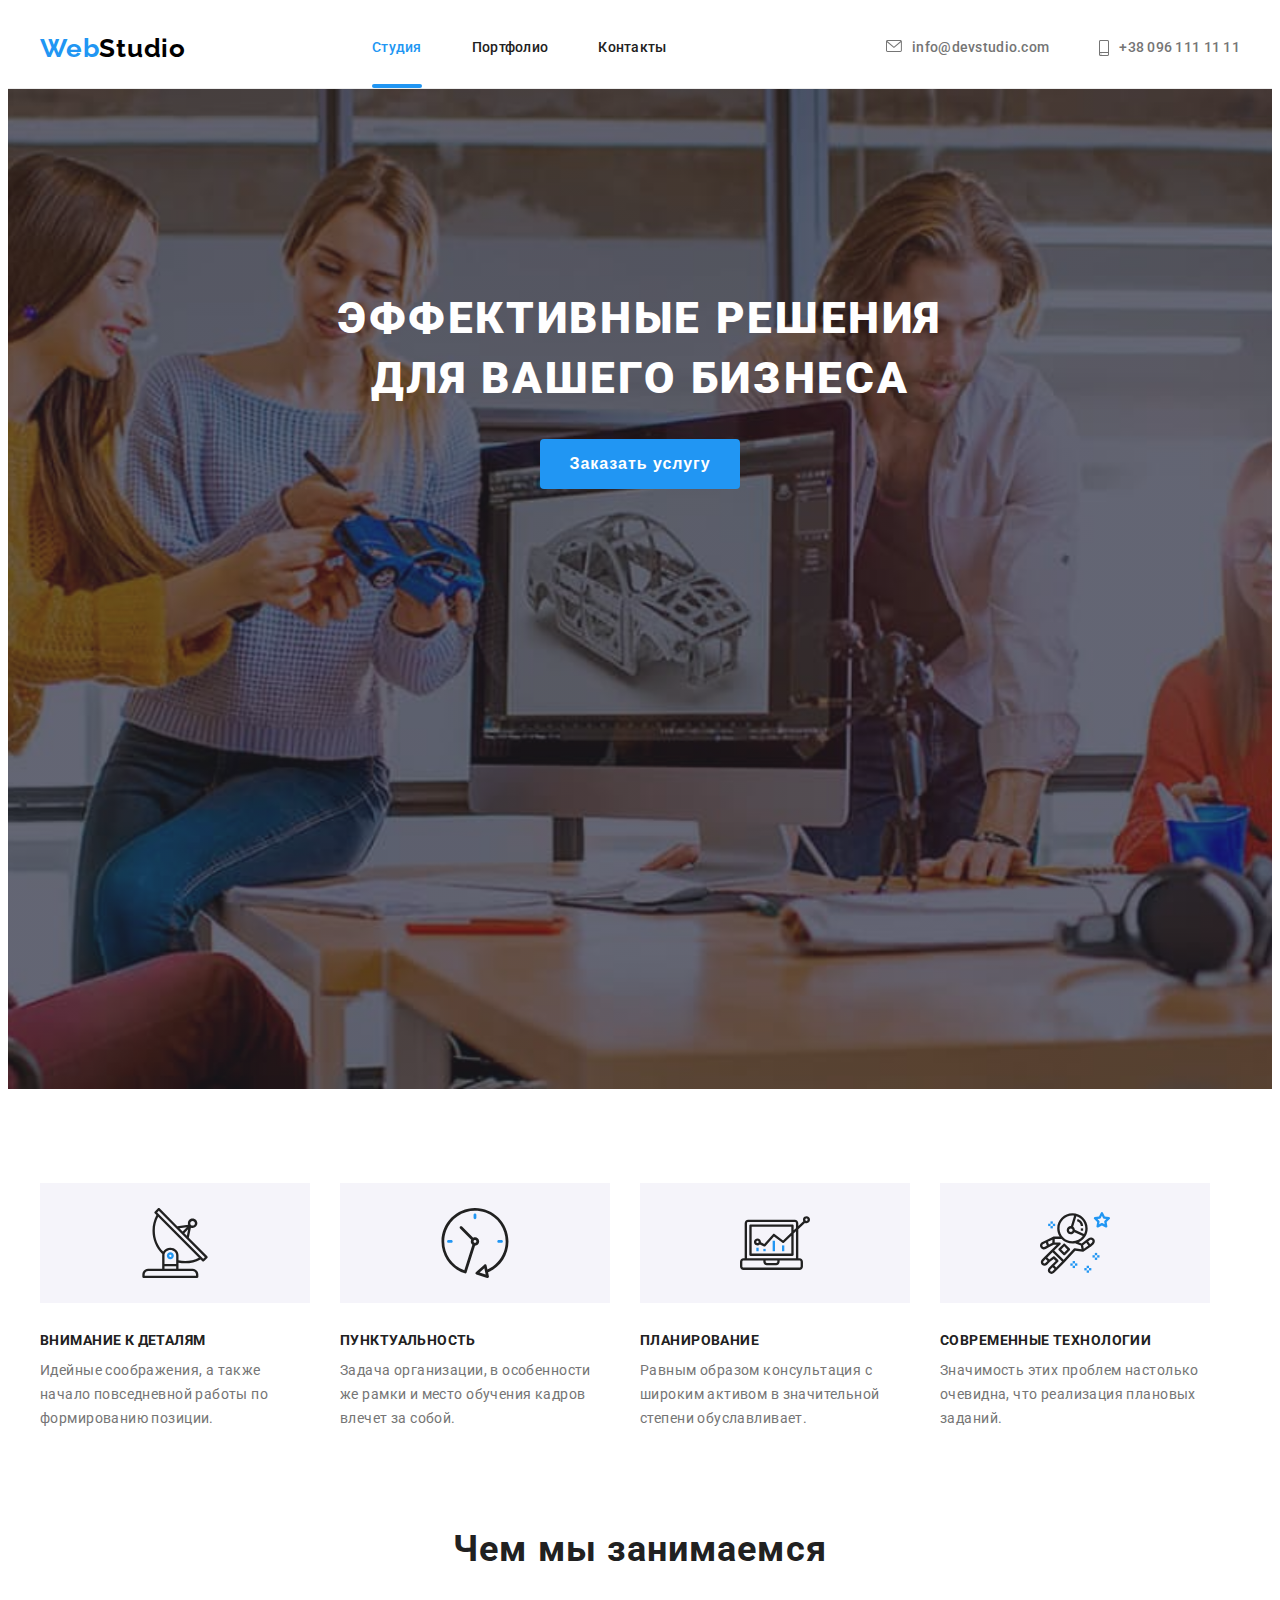
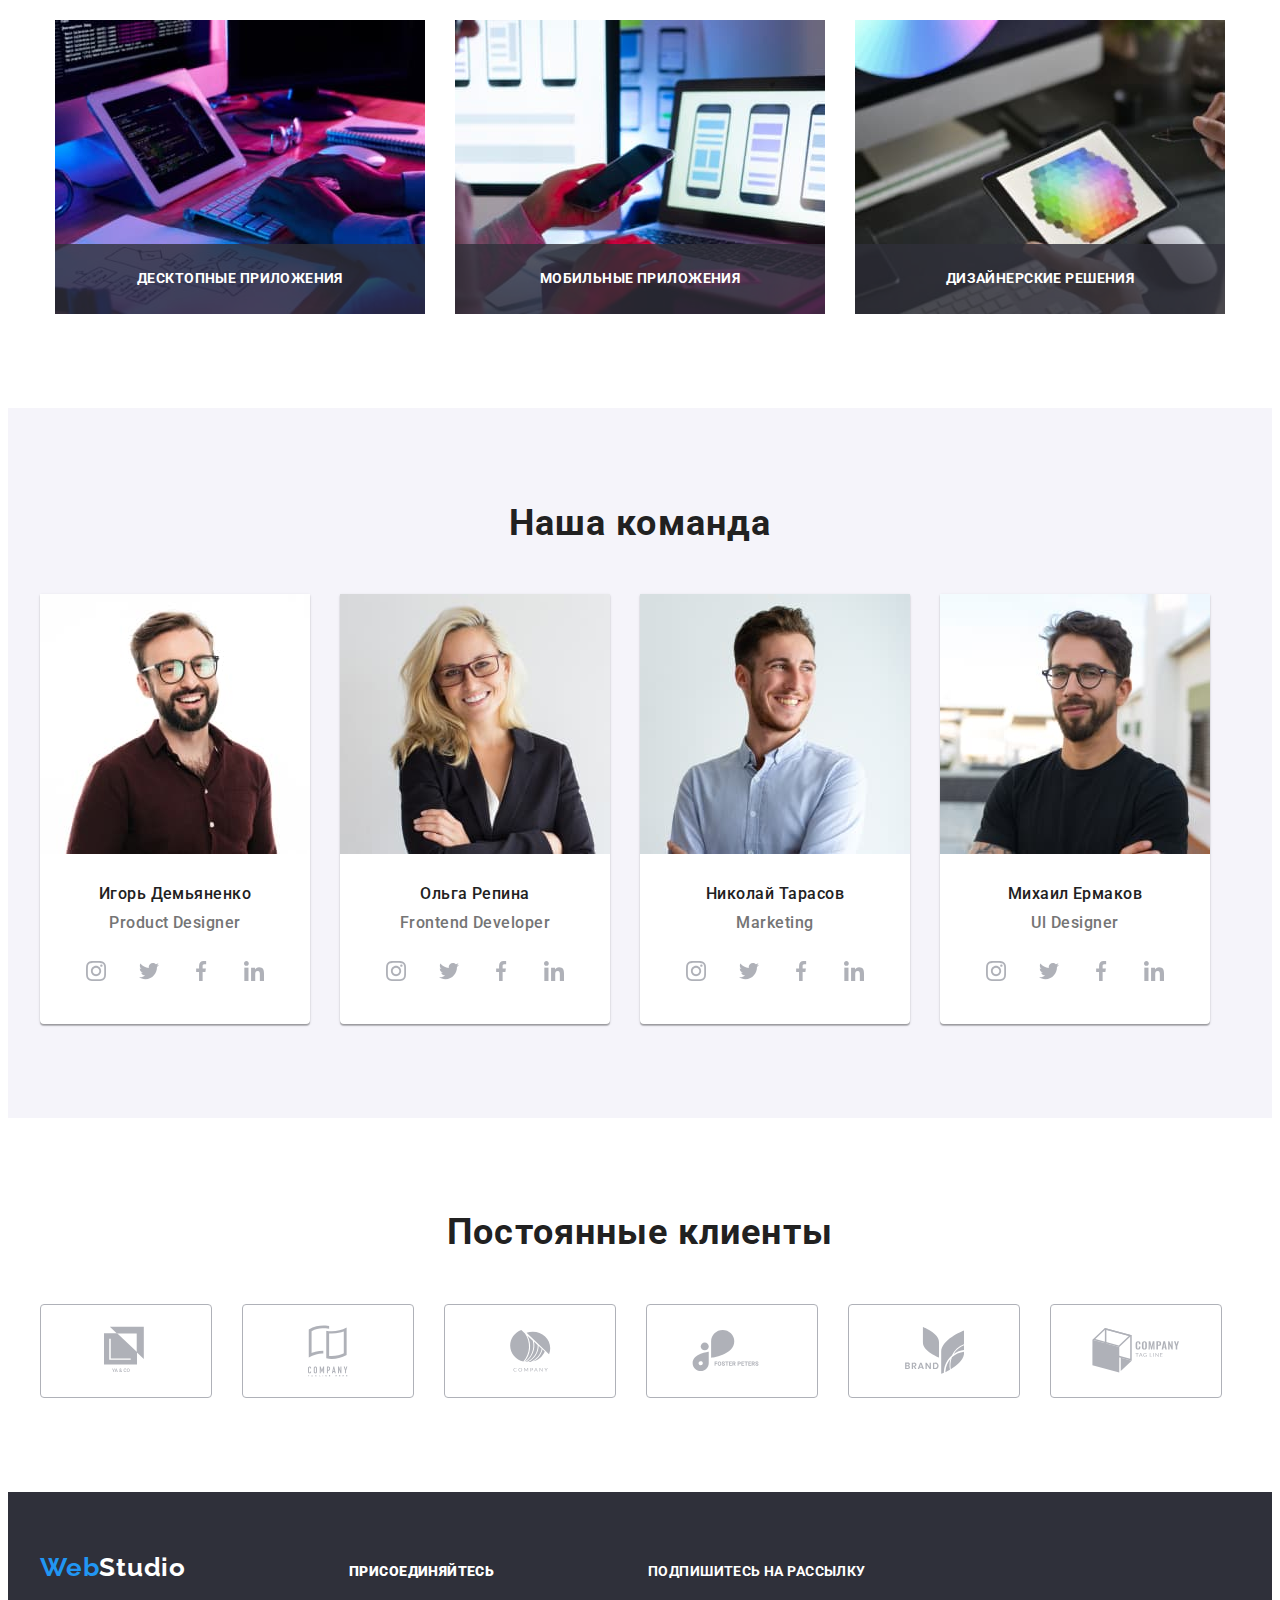
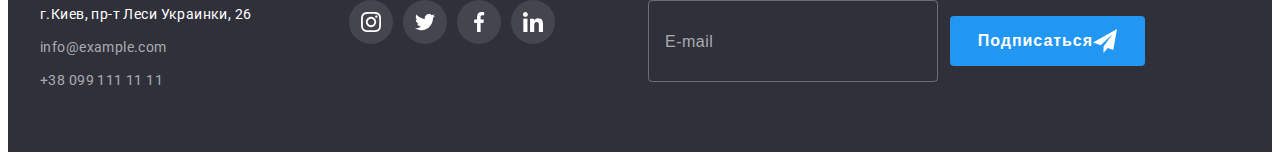
==== commit 71c838fb: "clients etc" ====
--- a/index.html
+++ b/index.html
@@ -16,11 +16,10 @@
       <!---шапка сайта-->
     <header class="header">  
       <div class="container"> 
-
+        <div class="header-container">
+        <a href="./index.html" lang="en" class="logo link animate__fadeInTopLeft">
+          Web<span class="logo--change-first">Studio</span></a>
         <nav class="navigation">
-            <a href="./index.html" lang="en" class="logo link animate__fadeInTopLeft">
-              Web<span class="logo--change-first">Studio</span></a>  
-
             <ul class="navigation__main-pages">
               <li class="navigation__list-pages navigation__list-pages--margin list">
                 <a href="./index.html"
@@ -39,6 +38,7 @@
             <use href="./images/symbol-defs.svg#burger-menu"></use>
           </svg>
         </button>
+        
         <!-- contacts -->
             <ul class="first-address"> 
               <li class="first-address__for-contacts list">
@@ -59,6 +59,7 @@
               </li>
             </ul> 
           </div>
+        
           
           <div class="mobile-menu" data-menu>
             <button type="button" class="mobile-menu__close-btn" data-menu-close>
@@ -122,6 +123,7 @@
             </ul>
           </div>
           </div>
+        </div>
     </header>
     
     <main>
@@ -220,8 +222,8 @@
        <section class="our-staff">
        <div class="container our-staff__container">
             <h2 class="our-staff__title">Наша команда</h2>    
-            <ul class="command">
-              <li class="list command__list">
+            <ul class="command list">
+              <li class="command__list">
                 <picture>
                   <source srcset="./images/our-command/desktop/igor-demyanenko.jpg 1x,
                   ./images/our-command/desktop/igor-demyanenko@2x.jpg 2x"
@@ -229,7 +231,7 @@
                 
                   <source srcset="./images/our-command/tablet/igor-demyanenko.webp 1x,
                   ./images/our-command/tablet/igor-demyanenko@2x.webp 2x"
-                   media="(min-width: 768px)"                                  
+                   media="(max-width: 1199px)"                                  
                   type="image/webp">
                   <source
                    srcset="./images/our-command/tablet/igor-demyanenko.jpg 1x,
@@ -238,7 +240,7 @@
                 
                   <source srcset="./images/our-command/mobile/igor-demyanenko.webp 1x,
                   ./images/our-command/mobile/igor-demyanenko@2x.webp 2x"
-                  media="(min-width: 320px)" type="webp/jpeg">
+                  media="(max-width: 767px)" type="webp/jpeg">
                   <source srcset="./images/our-command/mobile/igor-demyanenko.jpg 1x,
                    ./images/our-command/mobile/igor-demyanenko@2x.jpg 2x"
                    media="(min-width: 320px)">
@@ -251,29 +253,29 @@
                 <h3 class="block-for-text__names">Игорь Демьяненко</h3> 
                 <p class="block-for-text__position">Product Designer</p> 
 
-                <ul class="social-list">
-                  <li class="list social-list__items">
+                <ul class="social-list list">
+                  <li class="social-list__items">
                     <a href="" class="social-link">
                     <svg class="social-link__icon">
                       <use href="./images/symbol-defs.svg#instagram"></use>
                     </svg>
                   </a>
                   </li>
-                  <li class="list social-list__items">
+                  <li class="social-list__items">
                    <a href="" class="social-link"> 
                      <svg class="social-link__icon">
                       <use href="./images/symbol-defs.svg#twitter"></use>
                     </svg>
                   </a>
                   </li>
-                  <li class="list social-list__items">
+                  <li class="social-list__items">
                     <a href="" class="social-link">
                     <svg  class="social-link__icon">
                       <use href="./images/symbol-defs.svg#facebook"></use>
                     </svg>
                   </a>
                   </li>
-                  <li class="list social-list__items">
+                  <li class="social-list__items">
                     <a href="" class="social-link">
                     <svg  class="social-link__icon">
                       <use href="./images/symbol-defs.svg#linkedin"></use>
@@ -283,7 +285,7 @@
                 </ul>
               </div>
               </li>
-              <li class="list command__list">
+              <li class="command__list">
                 <picture>
                   <source srcset="./images/our-command/desktop/olha-repina.jpg 1x,
                   ./images/our-command/desktop/olha-repina@2x.jpg 2x"
@@ -311,29 +313,29 @@
                 <div class="block-for-text">
                 <h3 class="block-for-text__names">Ольга Репина</h3> 
                 <p class="block-for-text__position">Frontend Developer</p>
-                <ul class="social-list">
-                  <li class="list social-list__items">
+                <ul class="social-list list">
+                  <li class="social-list__items">
                     <a href="" class="social-link">
                     <svg class="social-link__icon">
                       <use href="./images/symbol-defs.svg#instagram"></use>
                     </svg>
                   </a>
                 </li>   
-                <li class="list social-list__items">
+                <li class="social-list__items">
                  <a href="" class="social-link"> 
                    <svg class="social-link__icon">
                     <use href="./images/symbol-defs.svg#twitter"></use>
                   </svg>
                 </a>
                 </li>
-                <li class="list social-list__items">
+                <li class="social-list__items">
                   <a href="" class="social-link">
                   <svg  class="social-link__icon">
                     <use href="./images/symbol-defs.svg#facebook"></use>
                   </svg>
                 </a>
                 </li>
-                <li class="list social-list__items">
+                <li class="social-list__items">
                   <a href="" class="social-link">
                   <svg  class="social-link__icon">
                     <use href="./images/symbol-defs.svg#linkedin"></use>
@@ -343,7 +345,7 @@
                </ul>
                </div>
               </li>
-              <li class="list command__list">
+              <li class="command__list">
                 <picture>
                   <source srcset="./images/our-command/desktop/nikolay-tarasov.jpg 1x,
                   ./images/our-command/desktop/nikolay-tarasov@2x.jpg 2x"
@@ -372,29 +374,29 @@
                 <div class="block-for-text">
                 <h3 class="block-for-text__names">Николай Тарасов</h3> 
                 <p class="block-for-text__position">Marketing</p> 
-                <ul class="social-list">
-                  <li class="list social-list__items">
+                <ul class="social-list list">
+                  <li class="social-list__items">
                     <a href="" class="social-link">
                     <svg class="social-link__icon">
                       <use href="./images/symbol-defs.svg#instagram"></use>
                     </svg>
                   </a>
                   </li>
-                <li class="list social-list__items">
+                <li class="social-list__items">
                  <a href="" class="social-link"> 
                    <svg class="social-link__icon">
                     <use href="./images/symbol-defs.svg#twitter"></use>
                   </svg>
                 </a>
                 </li>
-                <li class="list social-list__items">
+                <li class="social-list__items">
                   <a href="" class="social-link">
                   <svg  class="social-link__icon">
                     <use href="./images/symbol-defs.svg#facebook"></use>
                   </svg>
                 </a>
                 </li>
-                <li class="list social-list__items">
+                <li class="social-list__items">
                   <a href="" class="social-link">
                   <svg  class="social-link__icon">
                     <use href="./images/symbol-defs.svg#linkedin"></use>
@@ -404,7 +406,7 @@
                </ul>
               </div>
               </li>
-              <li class="list command__list">
+              <li class="command__list">
                 <picture>
                   <source srcset="./images/our-command/desktop/mihail-ermakov.jpg 1x,
                   ./images/our-command/desktop/mihail-ermakov@2x.jpg 2x"
@@ -431,29 +433,29 @@
                 <div class="block-for-text">
                 <h3 class="block-for-text__names">Михаил Ермаков</h3> 
                 <p class="block-for-text__position">Ul Designer</p> 
-                <ul class="social-list">
-                  <li class="list social-list__items">
+                <ul class="social-list list">
+                  <li class="social-list__items">
                     <a href="" class="social-link">
                     <svg class="social-link__icon">
                       <use href="./images/symbol-defs.svg#instagram"></use>
                     </svg>
                   </a>
                   </li>
-                <li class="list social-list__items">
+                <li class="social-list__items">
                  <a href="" class="social-link"> 
                    <svg class="social-link__icon">
                     <use href="./images/symbol-defs.svg#twitter"></use>
                   </svg>
                 </a>
                 </li>
-                <li class="list social-list__items">
+                <li class="social-list__items">
                   <a href="" class="social-link">
                   <svg  class="social-link__icon">
                     <use href="./images/symbol-defs.svg#facebook"></use>
                   </svg>
                 </a>
                 </li>
-                <li class="list social-list__items">
+                <li class="social-list__items">
                   <a href="" class="social-link">
                   <svg  class="social-link__icon">
                     <use href="./images/symbol-defs.svg#linkedin"></use>
@@ -471,43 +473,43 @@
         <section class="clients">
           <div class="container">
             <h2 class="clients__title">Постоянные клиенты</h2>
-            <ul class="clients-list">
-              <li class="clients-list__item list">
+            <ul class="clients-list list">
+              <li class="clients-list__item">
                 <a class="clients-list__link" href="">
                   <svg class="clients-list__icon clients-list__icon--first">
                     <use href="./images/symbol-defs.svg#logo-1"></use>
                   </svg>
                 </a>
               </li>
-              <li class="clients-list__item list">
+              <li class="clients-list__item">
                 <a class="clients-list__link" href="">
                   <svg class="clients-list__icon clients-list__icon--second">
                     <use href="./images/symbol-defs.svg#logo-2"></use>
                   </svg>
                 </a>
               </li>
-              <li class="clients-list__item list">
+              <li class="clients-list__item">
                 <a class="clients-list__link" href="">
                   <svg class="clients-list__icon clients-list__icon--third">
                     <use href="./images/symbol-defs.svg#logo-3"></use>
                   </svg>
                 </a>
               </li>
-              <li class="clients-list__item list">
+              <li class="clients-list__item">
                 <a class="clients-list__link" href="">
                   <svg class="clients-list__icon clients-list__icon--fourth">
                     <use href="./images/symbol-defs.svg#logo-4"></use>
                   </svg>
                 </a>
               </li>
-              <li class="clients-list__item list">
+              <li class="clients-list__item">
                 <a class="clients-list__link" href="">
                   <svg class="clients-list__icon clients-list__icon--fifth">
                     <use href="./images/symbol-defs.svg#logo-5"></use>
                   </svg>
                 </a>
               </li>
-              <li class="clients-list__item list">
+              <li class="clients-list__item">
                 <a class="clients-list__link" href="">
                   <svg class="clients-list__icon clients-list__icon--sixth">
                     <use href="./images/symbol-defs.svg#logo-6"></use>
@@ -585,7 +587,6 @@
      </ul>
     </div>
   
- 
 </div>  
     <!-- subscription-form -->
      <div class="subscription">
--- a/css/main.min.css
+++ b/css/main.min.css
@@ -1,2 +1,2 @@
-:root{--main-font: "Roboto", sans-serif;--secondary-font: "Raleway", sans-serif;--accent-color: #2196F3;--main-color: #212121;--paragraph-color: #757575;--technical-color: #188CE8;--white-color: #fff;--backround-btn: #F5F4FA;--section-background: #2F303A;--letter-spacing: 0.03em;--font-weight-variable: 700;--font-weight-middle: 500;--font-size-predominate: 14px;--container-padding: 15px;--container-width: 1200px;--container-margin: 0 auto;--padding-of-section: 94px;--margin-in-section: 30px;--social-links-color: #AFB1B8;--overlay-cards-color: rgba(33, 150, 243, 0.9);--mobile-padding-of-section: 60px}.link{text-decoration:none;display:block}.list{list-style:none}.address{font-style:normal}h1,h2,h3,h4,h5,h6,p{margin:0}Ul,li{margin:0;padding:0}img{display:block;max-width:100%;height:auto}body{font-family:var(--main-font);color:var(--main-color);font-weight:400}.visually-hidden{position:absolute !important;clip:rect(1px 1px 1px 1px);clip:rect(1px, 1px, 1px, 1px);padding:0 !important;border:0 !important;height:1px !important;width:1px !important;overflow:hidden}.container{padding-left:var(--container-padding);padding-right:var(--container-padding);width:100%;margin:0 auto}.header .container{display:-webkit-box;display:-ms-flexbox;display:flex;-webkit-box-align:center;-ms-flex-align:center;align-items:center;-webkit-box-pack:justify;-ms-flex-pack:justify;justify-content:space-between}@media screen and (min-width: 320px){.container{max-width:480px}}@media screen and (min-width: 768px){.container{max-width:768px}}@media screen and (min-width: 1200px){.container{max-width:1200px}}.description__skills-block{display:-webkit-box;display:-ms-flexbox;display:flex;-webkit-box-align:center;-ms-flex-align:center;align-items:center}@media screen and (min-width: 320px) and (max-width: 767px){.mobile-menu{display:-webkit-box;display:-ms-flexbox;display:flex;-webkit-box-pack:justify;-ms-flex-pack:justify;justify-content:space-between;-webkit-box-orient:vertical;-webkit-box-direction:normal;-ms-flex-direction:column;flex-direction:column;position:fixed;z-index:50;width:100%;height:100%;overflow-y:scroll;top:0;left:50%;-webkit-transform:translateX(-50%) scale(0.9);transform:translateX(-50%) scale(0.9);padding:48px 40px;pointer-events:none;opacity:0;background-color:#fff;-webkit-transition:opacity 250ms cubic-bezier(0.4, 0, 0.2, 1),-webkit-transform 250ms cubic-bezier(0.4, 0, 0.2, 1);transition:opacity 250ms cubic-bezier(0.4, 0, 0.2, 1),-webkit-transform 250ms cubic-bezier(0.4, 0, 0.2, 1);transition:transform 250ms cubic-bezier(0.4, 0, 0.2, 1),opacity 250ms cubic-bezier(0.4, 0, 0.2, 1);transition:transform 250ms cubic-bezier(0.4, 0, 0.2, 1),opacity 250ms cubic-bezier(0.4, 0, 0.2, 1),-webkit-transform 250ms cubic-bezier(0.4, 0, 0.2, 1)}.mobile-menu.is-open{opacity:1;visibility:visible;pointer-events:auto;pointer-events:visible;-webkit-transform:translateX(-50%) scale(1);transform:translateX(-50%) scale(1);-webkit-transition:opacity 250ms cubic-bezier(0.4, 0, 0.2, 1),-webkit-transform 250ms cubic-bezier(0.4, 0, 0.2, 1);transition:opacity 250ms cubic-bezier(0.4, 0, 0.2, 1),-webkit-transform 250ms cubic-bezier(0.4, 0, 0.2, 1);transition:transform 250ms cubic-bezier(0.4, 0, 0.2, 1),opacity 250ms cubic-bezier(0.4, 0, 0.2, 1);transition:transform 250ms cubic-bezier(0.4, 0, 0.2, 1),opacity 250ms cubic-bezier(0.4, 0, 0.2, 1),-webkit-transform 250ms cubic-bezier(0.4, 0, 0.2, 1)}.mobile-menu__close-btn{position:absolute;top:10px;right:15px}.mobile-menu__close-btn:hover,.mobile-menu__close-btn:focus{color:var(--accent-color)}.mobile-menu__close-icon:hover,.mobile-menu__close-icon:focus{fill:currentColor}.mobile-menu__pages-link{font-weight:var(--font-weight-middle);font-size:40px;line-height:1.18;letter-spacing:0.02em;color:var(--main-color);text-decoration:none}.mobile-menu__pages-link--current{color:var(--accent-color)}.mobile-menu__pages:not(:last-child),.mobile-menu__contacts-item:not(:last-child){margin-bottom:32px}.mobile-menu__contacts-list{margin-bottom:64px}.mobile-menu__contacts-link{text-decoration:none}.mobile-menu__contacts-link--mail{font-weight:var(--font-weight-middle);font-size:24px;line-height:1.17;letter-spacing:0.02em;color:var(--paragraph-color)}.mobile-menu__contacts-link--tel{font-weight:var(--font-weight-middle);font-size:34px;line-height:1.18;letter-spacing:0.02em;color:var(--accent-color)}.mobile-menu__social-list{display:-webkit-box;display:-ms-flexbox;display:flex}.mobile-menu__social-item{font-weight:var(--font-weight-middle);font-size:18px;line-height:1.2;letter-spacing:0.02em}.mobile-menu__social-link{color:var(--accent-color)}.mobile-menu__social-link--decoration::after{content:"";border:1px solid rgba(33,33,33,0.2);-webkit-transform:rotate(90deg);transform:rotate(90deg);margin-left:10px;margin-right:10px}}.header{border-bottom:1px solid #ececec}@media screen and (min-width: 768px){.mobile-menu,.burger-btn{display:none}.navigation,.navigation__main-pages{display:-webkit-box;display:-ms-flexbox;display:flex;-webkit-box-align:center;-ms-flex-align:center;align-items:center}.navigation__main-pages-link{font-weight:var(--font-weight-middle);font-size:var(--font-size-predominate);line-height:1.14;letter-spacing:0.02em;color:var(--main-color);padding-top:32px;padding-bottom:32px;-webkit-transition:color 250ms cubic-bezier(0.4, 0, 0.2, 1);transition:color 250ms cubic-bezier(0.4, 0, 0.2, 1)}.navigation__main-pages-link:hover,.navigation__main-pages-link:focus{color:var(--accent-color)}.navigation__main-pages-link--current{color:var(--accent-color)}.navigation__main-pages{display:-webkit-box;display:-ms-flexbox;display:flex;-webkit-box-align:center;-ms-flex-align:center;align-items:center;-webkit-box-pack:center;-ms-flex-pack:center;justify-content:center}.navigation__list-pages{position:relative}.navigation__list-pages--margin:not(:last-child){margin-right:50px}}.navigation__main-pages-link--current::after,.navigation__main-pages-link--decoration::after{content:"";display:block;position:absolute;height:4px;width:100%;border-radius:2px;left:0px;bottom:0px;background-color:var(--accent-color)}.navigation__main-pages-link--decoration::after{opacity:0;-webkit-transform:scaleX(0);transform:scaleX(0);-webkit-transition:opacity 250ms cubic-bezier(0.4, 0, 0.2, 1),-webkit-transform 250ms cubic-bezier(0.4, 0, 0.2, 1) 100ms;transition:opacity 250ms cubic-bezier(0.4, 0, 0.2, 1),-webkit-transform 250ms cubic-bezier(0.4, 0, 0.2, 1) 100ms;transition:opacity 250ms cubic-bezier(0.4, 0, 0.2, 1),transform 250ms cubic-bezier(0.4, 0, 0.2, 1) 100ms;transition:opacity 250ms cubic-bezier(0.4, 0, 0.2, 1),transform 250ms cubic-bezier(0.4, 0, 0.2, 1) 100ms,-webkit-transform 250ms cubic-bezier(0.4, 0, 0.2, 1) 100ms}.navigation__main-pages-link--decoration:hover::after{opacity:1;-webkit-transform:scaleX(1);transform:scaleX(1)}@media screen and (min-width: 1200px){.navigation__main-pages{margin-left:93px}}@media screen and (min-width: 768px) and (max-width: 1199px){.navigation__main-pages{margin-left:88px;margin-right:84px}}@media screen and (max-width: 767px){.navigation__main-pages,.first-address{display:none}.header{padding-bottom:16px;padding-top:16px}.burger-btn{padding-top:10px;padding-right:10px}.burger-btn__icon,.mobile-menu__close-icon{width:40px;height:40px;fill:#000}.burger-btn,.mobile-menu__close-btn{background-color:transparent;border:none;padding:0}}.logo{-webkit-animation-duration:3000ms;animation-duration:3000ms;font-family:var(--secondary-font);font-weight:var(--font-weight-variable);font-size:24px;line-height:1.17;letter-spacing:0.03em;color:var(--accent-color)}.logo--change-first{color:#000}.logo--change-second{color:var(--white-color)}@media screen and (min-width: 1200px){.logo{margin-right:93px;-webkit-animation-duration:3000ms;animation-duration:3000ms;font-family:var(--secondary-font);font-weight:var(--font-weight-variable);font-size:26px;line-height:1.19;letter-spacing:var(--letter-spacing);color:var(--accent-color)}.logo--change-first{color:#000}.logo--change-second{color:var(--white-color)}.logo--footer{display:block;margin-bottom:20px}.logo .address__contacts{margin-bottom:9px}}@media screen and (max-width: 1199px){.logo--footer{font-weight:var(--font-weight-variable);font-size:24px;line-height:1.17;text-align:center;letter-spacing:var(--letter-spacing);margin-bottom:20px;text-align:center}}@media screen and (min-width: 767px) and (max-width: 1199px){.first-address{display:-webkit-box;display:-ms-flexbox;display:flex;-webkit-box-orient:vertical;-webkit-box-direction:normal;-ms-flex-direction:column;flex-direction:column;-webkit-box-pack:center;-ms-flex-pack:center;justify-content:center;padding-top:21px;padding-bottom:21px}.first-address__icon-contacts-letter{width:14px;height:10px}.first-address__icon-contacts-smartphone{width:10px;height:14px}.first-address__phone{font-weight:var(--font-weight-middle);font-size:12px;line-height:1.17;color:var(--paragraph-color)}.first-address__phone{display:-webkit-box;display:-ms-flexbox;display:flex;-webkit-box-align:center;-ms-flex-align:center;align-items:center}.first-address__for-contacts{display:-webkit-box;display:-ms-flexbox;display:flex;-webkit-box-align:center;-ms-flex-align:center;align-items:center;color:var(--paragraph-color)}.first-address__for-contacts:not(:last-child){margin-bottom:10px}.first-address__icon-contacts-letter,.first-address__icon-contacts-smartphone{margin-right:8px;fill:currentColor}}@media screen and (min-width: 768px){.first-address__phone:hover,.first-address__phone:focus{color:var(--accent-color)}}@media screen and (min-width: 1200px){.first-address{display:-webkit-box;display:-ms-flexbox;display:flex;-webkit-box-align:center;-ms-flex-align:center;align-items:center;margin-left:auto}.first-address__phone{padding-top:7px;padding-bottom:7px;font-weight:500;font-size:var(--font-size-predominate);line-height:1.14;letter-spacing:0.02em;color:var(--paragraph-color);padding-top:32px;padding-bottom:32px;-webkit-transition:color 250ms cubic-bezier(0.4, 0, 0.2, 1) 100ms;transition:color 250ms cubic-bezier(0.4, 0, 0.2, 1) 100ms}.first-address__phone--email,.first-address__phone--tell{display:-webkit-box;display:-ms-flexbox;display:flex}.first-address__for-contacts:not(:last-child){margin-right:50px}.first-address__icon-contacts-letter,.first-address__icon-contacts-smartphone{fill:currentColor;margin-right:10px}.first-address__icon-contacts-letter{height:12px;width:16px}.first-address__icon-contacts-smartphone{height:16px;width:10px}}.first-address__for-contacts:hover .first-address__phone,.first-address__for-contacts:focus .first-address__phone{-webkit-animation-name:heartBeat;animation-name:heartBeat;-webkit-animation-duration:2000ms;animation-duration:2000ms;-webkit-animation-timing-function:linear;animation-timing-function:linear}@media screen and (min-width: 1200px){.address__location-link,.address__contact-link{font-size:var(--font-size-predominate);line-height:1.7;letter-spacing:var(--letter-spacing);display:block;-webkit-transition:color 250ms cubic-bezier(0.4, 0, 0.2, 1);transition:color 250ms cubic-bezier(0.4, 0, 0.2, 1)}.address__location-link{color:var(--white-color)}.address__contact-link{color:rgba(255,255,255,0.6)}.address__contacts:not(:last-child){margin-bottom:9px}.address__location-link:hover,.address__location-link:focus,.address__contact-link:hover,.address__contact-link:focus{color:var(--accent-color)}}@media screen and (max-width: 1199px){.address__list{text-align:center;font-size:14px;line-height:1.7;letter-spacing:var(--letter-spacing)}.address__contacts{margin-bottom:8px}.address__location-link{color:var(--white-color)}.address__contact-link{color:rgba(255,255,255,0.6)}}.modal-btn{display:block;margin-left:auto;margin-right:auto;margin-top:30px;background-color:var(--accent-color);padding:10px 32px;min-width:200px;cursor:pointer;border:none;border-radius:4px;-webkit-transition:background-color 250ms cubic-bezier(0.4, 0, 0.2, 1);transition:background-color 250ms cubic-bezier(0.4, 0, 0.2, 1)}.modal-btn__text-btn{font-weight:var(--font-weight-variable);font-size:16px;line-height:1.9;letter-spacing:0.06em;height:30px;color:var(--white-color)}.modal-btn:hover,.modal-btn:focus{background-color:var(--technical-color)}@media screen and (max-width: 767px){.our-staff__title{font-size:28px;line-height:1.18}}@media screen and (min-width: 320px){.our-staff__title,.clients__title,.our-work__title{text-align:center;display:block;margin-left:auto;margin-right:auto}}@media screen and (min-width: 768px){.our-work__title,.our-staff__title{font-size:36px;line-height:1.17;margin-bottom:50px}}@media screen and (max-width: 1199px){.clients__title{font-size:28px;line-height:1.18;margin-bottom:30px}.our-staff__title{margin-bottom:30px}}@media screen and (min-width: 1200px){.our-work__title,.our-staff__title,.clients__title{font-weight:var(--font-weight-variable);letter-spacing:var(--letter-spacing);margin-bottom:50px}}@media screen and (min-width: 320px){.hero{display:-webkit-box;display:-ms-flexbox;display:flex;-webkit-box-align:center;-ms-flex-align:center;align-items:center;-webkit-box-pack:center;-ms-flex-pack:center;justify-content:center;background-color:var(--section-background);background-size:cover;background-repeat:no-repeat;background-position:center}.hero__headline{text-align:center;margin-left:auto;margin-right:auto;font-weight:900;margin-bottom:30px;letter-spacing:0.06em;text-transform:uppercase;color:var(--white-color)}.modal-btn{text-align:center;margin-left:auto;margin-right:auto}}@media screen and (min-width: 1200px){.hero{padding-top:200px;padding-bottom:200px;max-width:1600px;height:600px;background-image:-webkit-gradient(linear, left top, left bottom, from(rgba(47,48,58,0.4)), to(rgba(47,48,58,0.4))),url(../images/hero-images/c-desktop/hero-img.jpg);background-image:linear-gradient(rgba(47,48,58,0.4), rgba(47,48,58,0.4)),url(../images/hero-images/c-desktop/hero-img.jpg)}.hero__headline{max-width:696px;font-weight:900;font-family:var(--main-font);font-size:44px;line-height:1.36}}@media screen and (min-width: 1200px) and (min-device-pixel-ratio: 2), screen and (min-width: 1200px) and (-webkit-min-device-pixel-ratio: 2), screen and (min-width: 1200px) and (min-resolution: 192dpi), screen and (min-width: 1200px) and (min-resolution: 2dppx){.hero{background-image:-webkit-gradient(linear, left top, left bottom, from(rgba(47,48,58,0.4)), to(rgba(47,48,58,0.4))),url("../images/hero-images/c-desktop/hero-img@2x.jpg");background-image:linear-gradient(rgba(47,48,58,0.4), rgba(47,48,58,0.4)),url("../images/hero-images/c-desktop/hero-img@2x.jpg")}}@media screen and (min-width: 1200px) and (min-device-pixel-ratio: 3), screen and (min-width: 1200px) and (-webkit-min-device-pixel-ratio: 3), screen and (min-width: 1200px) and (min-resolution: 288dpi), screen and (min-width: 1200px) and (min-resolution: 3dppx){.hero{background-image:-webkit-gradient(linear, left top, left bottom, from(rgba(47,48,58,0.4)), to(rgba(47,48,58,0.4))),url("../images/hero-images/c-desktop/hero-img@2x.webp");background-image:linear-gradient(rgba(47,48,58,0.4), rgba(47,48,58,0.4)),url("../images/hero-images/c-desktop/hero-img@2x.webp")}}@media screen and (min-width: 768px) and (max-width: 1199px){.hero{background-image:-webkit-gradient(linear, left top, left bottom, from(rgba(47,48,58,0.4)), to(rgba(47,48,58,0.4))),url(../images/hero-images/b-tablet/hero-img.jpg);background-image:linear-gradient(rgba(47,48,58,0.4), rgba(47,48,58,0.4)),url(../images/hero-images/b-tablet/hero-img.jpg)}}@media screen and (min-width: 768px) and (max-width: 1199px) and (min-device-pixel-ratio: 2), screen and (min-width: 768px) and (max-width: 1199px) and (-webkit-min-device-pixel-ratio: 2), screen and (min-width: 768px) and (max-width: 1199px) and (min-resolution: 192dpi), screen and (min-width: 768px) and (max-width: 1199px) and (min-resolution: 2dppx){.hero{background-image:-webkit-gradient(linear, left top, left bottom, from(rgba(47,48,58,0.4)), to(rgba(47,48,58,0.4))),url("../images/hero-images/b-tablet/hero-img@2x.jpg");background-image:linear-gradient(rgba(47,48,58,0.4), rgba(47,48,58,0.4)),url("../images/hero-images/b-tablet/hero-img@2x.jpg")}}@media screen and (min-width: 768px) and (max-width: 1199px) and (min-device-pixel-ratio: 3), screen and (min-width: 768px) and (max-width: 1199px) and (-webkit-min-device-pixel-ratio: 3), screen and (min-width: 768px) and (max-width: 1199px) and (min-resolution: 288dpi), screen and (min-width: 768px) and (max-width: 1199px) and (min-resolution: 3dppx){.hero{background-image:-webkit-gradient(linear, left top, left bottom, from(rgba(47,48,58,0.4)), to(rgba(47,48,58,0.4))),url("../images/hero-images/b-tablet/hero-img@2x.webp");background-image:linear-gradient(rgba(47,48,58,0.4), rgba(47,48,58,0.4)),url("../images/hero-images/b-tablet/hero-img@2x.webp")}}@media screen and (max-width: 767px){.hero{background-image:-webkit-gradient(linear, left top, left bottom, from(rgba(47,48,58,0.4)), to(rgba(47,48,58,0.4))),url(../images/hero-images/a-mobile/hero-mobile.jpg);background-image:linear-gradient(rgba(47,48,58,0.4), rgba(47,48,58,0.4)),url(../images/hero-images/a-mobile/hero-mobile.jpg)}}@media screen and (max-width: 767px) and (min-device-pixel-ratio: 2), screen and (max-width: 767px) and (-webkit-min-device-pixel-ratio: 2), screen and (max-width: 767px) and (min-resolution: 192dpi), screen and (max-width: 767px) and (min-resolution: 2dppx){.hero{background-image:-webkit-gradient(linear, left top, left bottom, from(rgba(47,48,58,0.4)), to(rgba(47,48,58,0.4))),url("../images/hero-images/a-mobile/hero-mobile@2x.jpg");background-image:linear-gradient(rgba(47,48,58,0.4), rgba(47,48,58,0.4)),url("../images/hero-images/a-mobile/hero-mobile@2x.jpg")}}@media screen and (max-width: 767px) and (min-device-pixel-ratio: 3), screen and (max-width: 767px) and (-webkit-min-device-pixel-ratio: 3), screen and (max-width: 767px) and (min-resolution: 288dpi), screen and (max-width: 767px) and (min-resolution: 3dppx){.hero{background-image:-webkit-gradient(linear, left top, left bottom, from(rgba(47,48,58,0.4)), to(rgba(47,48,58,0.4))),url("../images/hero-images/a-mobile/hero-mobile@2x.webp");background-image:linear-gradient(rgba(47,48,58,0.4), rgba(47,48,58,0.4)),url("../images/hero-images/a-mobile/hero-mobile@2x.webp")}}@media screen and (max-width: 1199px){.hero{height:400px;padding-top:118px;padding-bottom:118px}.hero__headline{max-width:360px;font-size:26px;line-height:1.6}}@media screen and (min-width: 1200px){.skills{display:-webkit-box;display:-ms-flexbox;display:flex;-webkit-box-align:center;-ms-flex-align:center;align-items:center;padding-top:var(--padding-of-section);padding-bottom:var(--padding-of-section)}.description{display:-webkit-box;display:-ms-flexbox;display:flex;-webkit-box-align:center;-ms-flex-align:center;align-items:center;margin-left:calc(-1*var(--margin-in-section));margin-top:calc(-1*var(--margin-in-section))}.description__block{margin-left:var(--margin-in-section);margin-top:var(--margin-in-section);height:251px;width:270px}.description__skills-block{width:270px;height:120px}}@media screen and (max-width: 1199px){.skills{display:-webkit-box;display:-ms-flexbox;display:flex;-webkit-box-align:center;-ms-flex-align:center;align-items:center;-webkit-box-pack:center;-ms-flex-pack:center;justify-content:center;padding-top:var(--mobile-padding-of-section);padding-bottom:var(--mobile-padding-of-section)}}@media screen and (min-width: 768px) and (max-width: 1199px){.description{display:-webkit-box;display:-ms-flexbox;display:flex;-ms-flex-wrap:wrap;flex-wrap:wrap}.description__block{width:354px;margin-top:30px}.description__skills-block{height:120px}.description__skills-icons{width:70px;height:70px;fill:currentColor}.description__block:nth-child(2n+1){margin-right:30px}.description__block:nth-child(-n+2){margin-top:0}}.description__skills-icons{width:70px;height:70px;fill:currentColor}.description__skills-block{-webkit-box-pack:center;-ms-flex-pack:center;justify-content:center;background-color:var(--backround-btn);-ms-flex-wrap:wrap;flex-wrap:wrap;margin-bottom:30px}.description__title-description{margin-bottom:10px;font-weight:var(--font-weight-variable);font-size:var(--font-size-predominate);line-height:1.14;letter-spacing:var(--letter-spacing);text-transform:uppercase;color:var(--main-color)}.description__text-description{font-size:var(--font-size-predominate);line-height:1.7;letter-spacing:var(--letter-spacing);color:var(--paragraph-color)}@media screen and (max-width: 767px){.description__block:not(:last-child){margin-bottom:30px}.description__block{max-width:450px}.description__skills-block{display:-webkit-box;display:-ms-flexbox;display:flex;-webkit-box-align:center;-ms-flex-align:center;align-items:center;-webkit-box-pack:center;-ms-flex-pack:center;justify-content:center;max-width:450px;height:120px;background-color:var(--backround-btn)}.description__title-description{text-align:center;margin-bottom:10px}}@media screen and (max-width: 1199px){.our-work{display:none}}@media screen and (min-width: 1200px){.our-work{padding-bottom:94px}.work-list{display:-webkit-box;display:-ms-flexbox;display:flex;-webkit-box-align:center;-ms-flex-align:center;align-items:center;-webkit-box-pack:center;-ms-flex-pack:center;justify-content:center;margin-left:calc(-1*var(--margin-in-section));margin-bottom:calc(-1*var(--margin-in-section))}.work-list__item{margin-left:var(--margin-in-section);margin-bottom:var(--margin-in-section);position:relative;height:294px;width:370px}.products-block{position:absolute;display:-webkit-box;display:-ms-flexbox;display:flex;-webkit-box-align:center;-ms-flex-align:center;align-items:center;-webkit-box-pack:center;-ms-flex-pack:center;justify-content:center;width:100%;height:70px;left:0;bottom:0;background:rgba(47,48,58,0.8);-webkit-transform:scaleY(1);transform:scaleY(1);-webkit-transition:-webkit-transform 250ms cubic-bezier(0.4, 0, 0.2, 1) 150ms;transition:-webkit-transform 250ms cubic-bezier(0.4, 0, 0.2, 1) 150ms;transition:transform 250ms cubic-bezier(0.4, 0, 0.2, 1) 150ms;transition:transform 250ms cubic-bezier(0.4, 0, 0.2, 1) 150ms, -webkit-transform 250ms cubic-bezier(0.4, 0, 0.2, 1) 150ms}.work-list__item:focus .products-block,.work-list__item:hover .products-block{-webkit-transform:scaleY(1.1);transform:scaleY(1.1)}.products-block__text{font-weight:var(--font-weight-variable);font-size:14px;line-height:1.14;letter-spacing:var(--letter-spacing);text-transform:uppercase;color:#fff}}@media screen and (max-width: 767px){.command__list:not(:last-child){margin-bottom:30px}.command__img{width:450px}.block-for-text__names{line-height:1.19;text-align:center}}@media screen and (max-width: 1199px){.our-staff{display:-webkit-box;display:-ms-flexbox;display:flex;-webkit-box-align:center;-ms-flex-align:center;align-items:center;-webkit-box-pack:center;-ms-flex-pack:center;justify-content:center;padding-top:var(--mobile-padding-of-section);padding-bottom:var(--mobile-padding-of-section)}.block-for-text{padding-top:var(--margin-in-section);padding-bottom:24px}.block-for-text__position{font-size:16px;line-height:1.19}}@media screen and (min-width: 768px) and (max-width: 1199px){.command{display:-webkit-box;display:-ms-flexbox;display:flex;-ms-flex-wrap:wrap;flex-wrap:wrap;margin-left:auto;margin-right:auto}.command__list{margin-top:30px}.command__list:nth-child(2n+1){margin-right:30px}.command__list:nth-child(-n+2){margin-top:0}}@media screen and (min-width: 320px){.our-staff{background-color:var(--backround-btn)}.block-for-text{font-weight:var(--font-weight-middle);font-size:16px;letter-spacing:var(--letter-spacing);text-align:center}.block-for-text__names{margin-bottom:10px}.block-for-text__position{color:var(--paragraph-color);letter-spacing:var(--letter-spacing);margin-bottom:16px;text-align:center}.social-list{margin-bottom:16px}.command__list{-webkit-box-shadow:0px 1px 3px rgba(0,0,0,0.12),0px 1px 1px rgba(0,0,0,0.14),0px 2px 1px rgba(0,0,0,0.2);box-shadow:0px 1px 3px rgba(0,0,0,0.12),0px 1px 1px rgba(0,0,0,0.14),0px 2px 1px rgba(0,0,0,0.2);border-radius:0px 0px 4px 4px;background-color:#fff}}@media screen and (min-width: 1200px){.our-staff{padding-top:var(--padding-of-section);padding-bottom:var(--padding-of-section)}.our-staff__container{padding-top:0;padding-bottom:0}.command{display:-webkit-box;display:-ms-flexbox;display:flex;-ms-flex-wrap:wrap;flex-wrap:wrap;margin-left:calc(-1*var(--margin-in-section));margin-bottom:calc(-1*var(--margin-in-section))}.command__list{width:270px;height:430px;margin-left:var(--margin-in-section);margin-bottom:var(--margin-in-section)}.block-for-text{padding-top:var(--margin-in-section);padding-bottom:var(--margin-in-section);padding-left:30px;padding-right:30px}.block-for-text__names{font-weight:var(--font-weight-middle);font-size:16px;line-height:1.2;letter-spacing:var(--letter-spacing)}.block-for-text__position{font-size:16px;line-height:1.2}}@media screen and (min-width: 320px){.social-list{display:-webkit-box;display:-ms-flexbox;display:flex;-webkit-box-align:center;-ms-flex-align:center;align-items:center;-webkit-box-pack:center;-ms-flex-pack:center;justify-content:center;-ms-flex-pack:distribute;justify-content:space-around}.social-link{display:-webkit-box;display:-ms-flexbox;display:flex;-webkit-box-align:center;-ms-flex-align:center;align-items:center;-webkit-box-pack:center;-ms-flex-pack:center;justify-content:center;color:var(--social-links-color);width:44px;height:44px;border-radius:50%;text-decoration:none;-webkit-transition:color 250ms cubic-bezier(0.4, 0, 0.2, 1),background-color 250ms cubic-bezier(0.4, 0, 0.2, 1);transition:color 250ms cubic-bezier(0.4, 0, 0.2, 1),background-color 250ms cubic-bezier(0.4, 0, 0.2, 1)}.social-link:hover,.social-link:focus{background-color:var(--accent-color);color:#fff}.social-link__icon{fill:currentColor;width:20px;height:20px}.social-list--margin{display:-webkit-box;display:-ms-flexbox;display:flex;-webkit-box-align:center;-ms-flex-align:center;align-items:center;margin-bottom:-10px;margin-left:-10px}.social-list__items--margin{margin-bottom:10px;margin-left:10px}.social-link--footer-identity{background:rgba(255,255,255,0.1);border-radius:50%;color:#fff}}@media screen and (max-width: 1199px){.social-list{display:-webkit-box;display:-ms-flexbox;display:flex;-webkit-box-align:center;-ms-flex-align:center;align-items:center;-webkit-box-pack:center;-ms-flex-pack:center;justify-content:center;margin:0 auto}.social-list__items{display:-webkit-box;display:-ms-flexbox;display:flex;-webkit-box-align:center;-ms-flex-align:center;align-items:center;-webkit-box-pack:center;-ms-flex-pack:center;justify-content:center}.social-list__items:not(:last-child){margin-right:10px}}@media screen and (min-width: 1200px){.clients{padding-bottom:var(--padding-of-section);padding-top:94px;display:-webkit-box;display:-ms-flexbox;display:flex;-webkit-box-align:center;-ms-flex-align:center;align-items:center;-webkit-box-pack:center;-ms-flex-pack:center;justify-content:center}.clients__title{font-weight:var(--font-weight-variable);font-size:36px;letter-spacing:var(--letter-spacing);text-align:center;display:block;margin-left:auto;margin-right:auto;margin-bottom:50px;line-height:1.16}.clients-list{display:-webkit-box;display:-ms-flexbox;display:flex;-webkit-box-align:center;-ms-flex-align:center;align-items:center;margin-left:calc(-1*var(--margin-in-section))}.clients-list__item{display:-webkit-box;display:-ms-flexbox;display:flex;-webkit-box-align:center;-ms-flex-align:center;align-items:center;-webkit-box-pack:center;-ms-flex-pack:center;justify-content:center;width:170px;height:92px;border:1px solid #AFB1B8;border-radius:4px;margin-left:var(--margin-in-section)}}@media screen and (min-width: 320px) and (max-width: 767px){.clients-list{display:-webkit-box;display:-ms-flexbox;display:flex;-ms-flex-wrap:wrap;flex-wrap:wrap;margin-right:-30px}.clients-list__item{max-width:210px;width:100%;height:92px;-ms-flex-preferred-size:calc(100% / 2 - 30px);flex-basis:calc(100% / 2 - 30px);margin-right:30px}.clients-list__item:nth-child(-n+4){margin-bottom:30px}}@media screen and (min-width: 320px) and (max-width: 1199px){.clients{padding-top:var(--mobile-padding-of-section);padding-bottom:var(--mobile-padding-of-section)}}@media screen and (min-width: 768px) and (max-width: 1199px){.clients-list{display:-webkit-box;display:-ms-flexbox;display:flex;-ms-flex-wrap:wrap;flex-wrap:wrap;-webkit-box-pack:center;-ms-flex-pack:center;justify-content:center;-webkit-box-align:center;-ms-flex-align:center;align-items:center}.clients-list__item{width:226px;height:90px}.clients-list__item:nth-child(3n+1){margin-right:30px}.clients-list__item:nth-child(-n+3){margin-bottom:30px}.clients-list__item:nth-last-of-type(3n+1){margin-left:30px}}@media screen and (min-width: 320px){.clients-list__link{display:-webkit-box;display:-ms-flexbox;display:flex;-webkit-box-align:center;-ms-flex-align:center;align-items:center;-webkit-box-pack:center;-ms-flex-pack:center;justify-content:center}.clients-list__item{display:-webkit-box;display:-ms-flexbox;display:flex;-webkit-box-align:center;-ms-flex-align:center;align-items:center;-webkit-box-pack:center;-ms-flex-pack:center;justify-content:center;border:1px solid #AFB1B8;border-radius:4px}.clients-list__item:hover,.clients-list__item:focus{border:1px solid var(--accent-color)}.clients-list__link{width:100%;height:100%;color:var(--social-links-color);-webkit-transition:color 250ms cubic-bezier(0.4, 0, 0.2, 1);transition:color 250ms cubic-bezier(0.4, 0, 0.2, 1)}.clients-list__link:hover,.clients-list__link:focus{color:var(--accent-color)}.clients-list__icon{fill:currentColor}.clients-list__icon--first{width:44px;height:50px}.clients-list__icon--second{width:40px;height:52px}.clients-list__icon--third{width:41px;height:42px}.clients-list__icon--fourth{width:80px;height:42px}.clients-list__icon--fifth{width:59px;height:47px}.clients-list__icon--sixth{width:88px;height:45px}}@media screen and (min-width: 320px){.footer{background-color:var(--section-background)}}@media screen and (min-width: 1200px){.footer{padding-top:60px;padding-bottom:60px}.footer__address-box{display:-webkit-box;display:-ms-flexbox;display:flex;-webkit-box-orient:horizontal;-webkit-box-direction:normal;-ms-flex-direction:row;flex-direction:row;-webkit-box-align:baseline;-ms-flex-align:baseline;align-items:baseline}.footer__general-box{display:-webkit-box;display:-ms-flexbox;display:flex;-webkit-box-align:baseline;-ms-flex-align:baseline;align-items:baseline}.subscription{margin-left:93px}.join{display:-webkit-box;display:-ms-flexbox;display:flex;-webkit-box-orient:vertical;-webkit-box-direction:normal;-ms-flex-direction:column;flex-direction:column;margin-left:70px;margin-right:auto}.join__text{font-weight:var(--font-weight-variable);font-size:14px;line-height:1.14;letter-spacing:var(--letter-spacing);text-transform:uppercase;color:#FFFFFF;margin-bottom:20px}}@media screen and (min-width: 768px) and (max-width: 1199px){.footer__address-box{display:-webkit-box;display:-ms-flexbox;display:flex;-webkit-box-pack:justify;-ms-flex-pack:justify;justify-content:space-between;-webkit-box-orient:horizontal;-webkit-box-direction:normal;-ms-flex-direction:row;flex-direction:row;-webkit-box-align:baseline;-ms-flex-align:baseline;align-items:baseline;margin-bottom:var(--mobile-padding-of-section)}}@media screen and (max-width: 1199px){.footer{padding-top:var(--mobile-padding-of-section);padding-bottom:var(--mobile-padding-of-section)}.join{margin-top:var(--mobile-padding-of-section);margin-bottom:var(--mobile-padding-of-section)}.join__text,.subscription__title{font-weight:var(--font-weight-variable);font-size:14px;line-height:1.14;text-align:center;letter-spacing:var(--letter-spacing);text-transform:uppercase;color:var(--white-color);margin-bottom:20px}.sign-up{display:-webkit-box;display:-ms-flexbox;display:flex;-webkit-box-orient:vertical;-webkit-box-direction:normal;-ms-flex-direction:column;flex-direction:column}.sign-up__email{max-width:450px;width:100%;height:50px;margin-bottom:20px}.sign-up__btn{width:200px;height:50px;margin-left:0}}@media screen and (min-width: 320px){.subscription__title{display:block;margin-bottom:20px;font-weight:var(--font-weight-variable);font-size:14px;line-height:1.14;letter-spacing:var(--letter-spacing);text-transform:uppercase;color:var(--white-color)}.sign-up{display:-webkit-box;display:-ms-flexbox;display:flex;-webkit-box-align:center;-ms-flex-align:center;align-items:center;margin-right:auto}.sign-up__icon-send{width:24px;height:24px}.sign-up__email{width:358px;height:50px;border:1px solid rgba(255,255,255,0.3);border-radius:4px;background-color:transparent;padding-top:15px;padding-left:16px;padding-bottom:15px;cursor:pointer}.sign-up__email::-webkit-input-placeholder{font-size:16px;line-height:1.25;letter-spacing:0.03em;color:rgba(255,255,255,0.6)}.sign-up__email:-ms-input-placeholder{font-size:16px;line-height:1.25;letter-spacing:0.03em;color:rgba(255,255,255,0.6)}.sign-up__email::-ms-input-placeholder{font-size:16px;line-height:1.25;letter-spacing:0.03em;color:rgba(255,255,255,0.6)}.sign-up__email::placeholder{font-size:16px;line-height:1.25;letter-spacing:0.03em;color:rgba(255,255,255,0.6)}.sign-up__email[placeholder]{color:#fff;font-size:20px;line-height:1.15;letter-spacing:var(--letter-spacing)}.sign-up__btn{display:-webkit-box;display:-ms-flexbox;display:flex;-webkit-box-align:center;-ms-flex-align:center;align-items:center;width:200px;height:50px;padding:10px 28px;background-color:var(--accent-color);border-radius:4px;-webkit-box-pack:justify;-ms-flex-pack:justify;justify-content:space-between;margin-left:12px;cursor:pointer;border:none;font-weight:var(--font-weight-variable);font-size:16px;line-height:1.9;letter-spacing:0.06em;color:#FFFFFF}}.backdrop{position:fixed;top:0;left:0;height:100vh;width:100vw;background-color:rgba(0,0,0,0.2);scale:1;opacity:1;-webkit-transition:opacity 250ms cubic-bezier(0.4, 0, 0.2, 1),-webkit-transform 250ms cubic-bezier(0.4, 0, 0.2, 1);transition:opacity 250ms cubic-bezier(0.4, 0, 0.2, 1),-webkit-transform 250ms cubic-bezier(0.4, 0, 0.2, 1);transition:opacity 250ms cubic-bezier(0.4, 0, 0.2, 1),transform 250ms cubic-bezier(0.4, 0, 0.2, 1);transition:opacity 250ms cubic-bezier(0.4, 0, 0.2, 1),transform 250ms cubic-bezier(0.4, 0, 0.2, 1),-webkit-transform 250ms cubic-bezier(0.4, 0, 0.2, 1)}@media screen and (min-width: 320px) and (max-width: 1199px){.backdrop-modal{max-width:450px;width:100vw}}@media screen and (min-width: 1200px){.backdrop-modal{max-width:528px;width:100vw}}.backdrop-modal{position:absolute;background-color:#fff;top:50%;left:50%;-webkit-transform:translate(-50%, -50%) rotate(1turn) scaleX(1);transform:translate(-50%, -50%) rotate(1turn) scaleX(1);border-radius:4px;opacity:1;-webkit-transition:opacity 250ms cubic-bezier(0.4, 0, 0.2, 1),-webkit-transform 250ms cubic-bezier(0.4, 0, 0.2, 1);transition:opacity 250ms cubic-bezier(0.4, 0, 0.2, 1),-webkit-transform 250ms cubic-bezier(0.4, 0, 0.2, 1);transition:opacity 250ms cubic-bezier(0.4, 0, 0.2, 1),transform 250ms cubic-bezier(0.4, 0, 0.2, 1);transition:opacity 250ms cubic-bezier(0.4, 0, 0.2, 1),transform 250ms cubic-bezier(0.4, 0, 0.2, 1),-webkit-transform 250ms cubic-bezier(0.4, 0, 0.2, 1)}.backdrop-modal__close-icon{-webkit-transition:color 250ms cubic-bezier(0.4, 0, 0.2, 1);transition:color 250ms cubic-bezier(0.4, 0, 0.2, 1)}.backdrop.is-hidden .backdrop-modal{-webkit-transform:translate(-50%, -50%) rotate(0) scaleX(0);transform:translate(-50%, -50%) rotate(0) scaleX(0);opacity:0}.backdrop.is-hidden{opacity:0;pointer-events:none;-webkit-transform:scale(0.9);transform:scale(0.9)}.backdrop-modal__close-btn{position:absolute;display:-webkit-box;display:-ms-flexbox;display:flex;-webkit-box-align:center;-ms-flex-align:center;align-items:center;-webkit-box-pack:center;-ms-flex-pack:center;justify-content:center;top:8px;right:8px;height:30px;width:30px;background:transparent;border-radius:50%;border:1px solid rgba(0,0,0,0.1);cursor:pointer;-webkit-transition:color 250ms cubic-bezier(0.4, 0, 0.2, 1);transition:color 250ms cubic-bezier(0.4, 0, 0.2, 1)}.backdrop-modal__close-btn:focus,.backdrop-modal__close-btn:hover{color:var(--accent-color);border-color:1px solid var(--accent-color);fill:var(--accent-color)}@media screen and (min-width: 320px){.form{display:-webkit-box;display:-ms-flexbox;display:flex;-webkit-box-orient:vertical;-webkit-box-direction:normal;-ms-flex-direction:column;flex-direction:column;width:100%;height:100%;padding:40px;overflow-y:scroll}.form__title{display:block;margin-bottom:12px;font-weight:var(--font-weight-variable);text-align:center;letter-spacing:var(--letter-spacing)}.form__wrapper-user-field{position:relative;display:block;margin-top:4px}.form__label-text{display:block;font-size:12px;line-height:1.17;letter-spacing:0.01em;color:var(--paragraph-color);margin-bottom:10px}.form__label-text--textarea{margin-bottom:20px}.form__user-comment{resize:none;width:100%;min-height:120px;border:1px solid rgba(33,33,33,0.2);border-radius:4px;margin-top:4px;padding:12px 16px;-webkit-transition:border-color 250ms cubic-bezier(0.4, 0, 0.2, 1);transition:border-color 250ms cubic-bezier(0.4, 0, 0.2, 1)}.form__user-comment::-webkit-input-placeholder{font-size:14px;line-height:1.14;letter-spacing:0.01em;color:rgba(117,117,117,0.5)}.form__user-comment:-ms-input-placeholder{font-size:14px;line-height:1.14;letter-spacing:0.01em;color:rgba(117,117,117,0.5)}.form__user-comment::-ms-input-placeholder{font-size:14px;line-height:1.14;letter-spacing:0.01em;color:rgba(117,117,117,0.5)}.form__user-comment::placeholder{font-size:14px;line-height:1.14;letter-spacing:0.01em;color:rgba(117,117,117,0.5)}.form__user-comment:focus{border-color:var(--accent-color);outline:none}.form__input-field{width:100%;height:40px;border:1px solid rgba(33,33,33,0.2);border-radius:4px;padding-left:42px;-webkit-transition:border-color 250ms cubic-bezier(0.4, 0, 0.2, 1);transition:border-color 250ms cubic-bezier(0.4, 0, 0.2, 1)}.form__input-field__input-field:focus{outline:none;border-color:var(--accent-color)}.form__icon{position:absolute;display:block;left:12px;top:50%;-webkit-transform:translateY(-50%);transform:translateY(-50%);width:18px;height:18px;fill:var(--main-color);-webkit-transition:fill 250ms cubic-bezier(0.4, 0, 0.2, 1);transition:fill 250ms cubic-bezier(0.4, 0, 0.2, 1)}.form__input-field:focus+.form__icon{fill:var(--accent-color)}.submit-btn{-ms-flex-item-align:center;-ms-grid-row-align:center;align-self:center;display:block;background-color:var(--accent-color);padding:10px 55px;min-width:200px;height:50px;cursor:pointer;margin-top:30px;border-radius:4px;-webkit-box-shadow:0px 4px 4px rgba(0,0,0,0.15);box-shadow:0px 4px 4px rgba(0,0,0,0.15);border:none;-webkit-transition:background-color 250ms cubic-bezier(0.4, 0, 0.2, 1);transition:background-color 250ms cubic-bezier(0.4, 0, 0.2, 1)}.submit-btn:hover,.submit-btn:focus{background-color:var(--technical-color)}.submit-btn__text{font-weight:var(--font-weight-variable);font-size:16px;line-height:1.9;letter-spacing:0.06em;color:#FFFFFF}.check{display:-webkit-box;display:-ms-flexbox;display:flex;-webkit-box-align:center;-ms-flex-align:center;align-items:center;-ms-flex-wrap:wrap;flex-wrap:wrap;-webkit-box-pack:space-evenly;-ms-flex-pack:space-evenly;justify-content:space-evenly;letter-spacing:var(--letter-spacing);border-color:var(--paragraph-color)}.check__confidence-link{color:var(--accent-color);letter-spacing:var(--letter-spacing);text-decoration:underline}.check__icon{display:inline-block;background-image:url(../images/checkbox/checkbox.svg);margin-right:8px;border:2px solid var(--main-color);border-radius:2px;cursor:pointer;scale:1;-webkit-transition:background-color 250ms cubic-bezier(0.4, 0, 0.2, 1),background-image 250ms cubic-bezier(0.4, 0, 0.2, 1),-webkit-transform 250ms cubic-bezier(0.4, 0, 0.2, 1);transition:background-color 250ms cubic-bezier(0.4, 0, 0.2, 1),background-image 250ms cubic-bezier(0.4, 0, 0.2, 1),-webkit-transform 250ms cubic-bezier(0.4, 0, 0.2, 1);transition:background-color 250ms cubic-bezier(0.4, 0, 0.2, 1),transform 250ms cubic-bezier(0.4, 0, 0.2, 1),background-image 250ms cubic-bezier(0.4, 0, 0.2, 1);transition:background-color 250ms cubic-bezier(0.4, 0, 0.2, 1),transform 250ms cubic-bezier(0.4, 0, 0.2, 1),background-image 250ms cubic-bezier(0.4, 0, 0.2, 1),-webkit-transform 250ms cubic-bezier(0.4, 0, 0.2, 1)}.check__input:focus+.check__icon{-webkit-box-shadow:0 0 0 2px var(--accent-color);box-shadow:0 0 0 2px var(--accent-color)}.check__input:checked+.check__icon{background-image:url(../images/checkbox/vector.svg);background-repeat:no-repeat;background-size:contain;background-color:var(--accent-color);border:none;background-position:center;-webkit-transform:scale(1.2);transform:scale(1.2);outline:none}}@media screen and (min-width: 320px) and (max-width: 1199px){.form__title{font-size:20px;line-height:1.5;text-align:center}.check{font-size:12px;line-height:1.17}.check__icon{width:16px;height:15px}}@media screen and (min-width: 1200px){.form__title{font-size:20px;line-height:1.15}.check{font-size:14px;line-height:1.7}.check__icon{width:16px;height:16px}}
+:root{--main-font: "Roboto", sans-serif;--secondary-font: "Raleway", sans-serif;--accent-color: #2196F3;--main-color: #212121;--paragraph-color: #757575;--technical-color: #188CE8;--white-color: #fff;--backround-btn: #F5F4FA;--section-background: #2F303A;--letter-spacing: 0.03em;--font-weight-variable: 700;--font-weight-middle: 500;--font-size-predominate: 14px;--container-padding: 15px;--container-width: 1200px;--container-margin: 0 auto;--padding-of-section: 94px;--margin-in-section: 30px;--social-links-color: #AFB1B8;--overlay-cards-color: rgba(33, 150, 243, 0.9);--mobile-padding-of-section: 60px}.link{text-decoration:none;display:block}.list{list-style:none}.address{font-style:normal}h1,h2,h3,h4,h5,h6,p{margin:0}ul,li{margin:0;padding:0}img{display:block;max-width:100%;height:auto}body{font-family:var(--main-font);color:var(--main-color);font-weight:400}.visually-hidden{position:absolute !important;clip:rect(1px 1px 1px 1px);clip:rect(1px, 1px, 1px, 1px);padding:0 !important;border:0 !important;height:1px !important;width:1px !important;overflow:hidden}.container{padding-left:var(--container-padding);padding-right:var(--container-padding);width:100%;margin:0 auto}@media screen and (min-width: 480px){.container{max-width:480px}}@media screen and (min-width: 768px){.container{max-width:768px}}@media screen and (min-width: 1200px){.container{max-width:1200px}}.description__skills-block{display:-webkit-box;display:-ms-flexbox;display:flex;-webkit-box-align:center;-ms-flex-align:center;align-items:center}@media screen and (max-width: 767px){.mobile-menu{display:-webkit-box;display:-ms-flexbox;display:flex;-webkit-box-pack:justify;-ms-flex-pack:justify;justify-content:space-between;-webkit-box-orient:vertical;-webkit-box-direction:normal;-ms-flex-direction:column;flex-direction:column;position:fixed;z-index:50;width:100%;height:100%;overflow-y:scroll;top:0;left:50%;-webkit-transform:translateX(-50%) scale(0.9);transform:translateX(-50%) scale(0.9);padding:48px 40px;pointer-events:none;opacity:0;background-color:#fff;-webkit-transition:opacity 250ms cubic-bezier(0.4, 0, 0.2, 1),-webkit-transform 250ms cubic-bezier(0.4, 0, 0.2, 1);transition:opacity 250ms cubic-bezier(0.4, 0, 0.2, 1),-webkit-transform 250ms cubic-bezier(0.4, 0, 0.2, 1);transition:transform 250ms cubic-bezier(0.4, 0, 0.2, 1),opacity 250ms cubic-bezier(0.4, 0, 0.2, 1);transition:transform 250ms cubic-bezier(0.4, 0, 0.2, 1),opacity 250ms cubic-bezier(0.4, 0, 0.2, 1),-webkit-transform 250ms cubic-bezier(0.4, 0, 0.2, 1)}.mobile-menu.is-open{opacity:1;visibility:visible;pointer-events:auto;pointer-events:visible;-webkit-transform:translateX(-50%) scale(1);transform:translateX(-50%) scale(1);-webkit-transition:opacity 250ms cubic-bezier(0.4, 0, 0.2, 1),-webkit-transform 250ms cubic-bezier(0.4, 0, 0.2, 1);transition:opacity 250ms cubic-bezier(0.4, 0, 0.2, 1),-webkit-transform 250ms cubic-bezier(0.4, 0, 0.2, 1);transition:transform 250ms cubic-bezier(0.4, 0, 0.2, 1),opacity 250ms cubic-bezier(0.4, 0, 0.2, 1);transition:transform 250ms cubic-bezier(0.4, 0, 0.2, 1),opacity 250ms cubic-bezier(0.4, 0, 0.2, 1),-webkit-transform 250ms cubic-bezier(0.4, 0, 0.2, 1)}.mobile-menu__close-btn{position:absolute;top:10px;right:15px}.mobile-menu__close-btn:hover,.mobile-menu__close-btn:focus{color:var(--accent-color)}.mobile-menu__close-icon:hover,.mobile-menu__close-icon:focus{fill:currentColor}.mobile-menu__pages-link{font-weight:var(--font-weight-middle);font-size:40px;line-height:1.18;letter-spacing:0.02em;color:var(--main-color);text-decoration:none}.mobile-menu__pages-link--current{color:var(--accent-color)}.mobile-menu__pages:not(:last-child),.mobile-menu__contacts-item:not(:last-child){margin-bottom:32px}.mobile-menu__contacts-list{margin-bottom:64px}.mobile-menu__contacts-link{text-decoration:none}.mobile-menu__contacts-link--mail{font-weight:var(--font-weight-middle);font-size:24px;line-height:1.17;letter-spacing:0.02em;color:var(--paragraph-color)}.mobile-menu__contacts-link--tel{font-weight:var(--font-weight-middle);font-size:34px;line-height:1.18;letter-spacing:0.02em;color:var(--accent-color)}.mobile-menu__social-list{display:-webkit-box;display:-ms-flexbox;display:flex;-ms-flex-wrap:wrap;flex-wrap:wrap}.mobile-menu__social-item{font-weight:var(--font-weight-middle);font-size:18px;line-height:1.2;letter-spacing:0.02em}.mobile-menu__social-link{color:var(--accent-color)}.mobile-menu__social-link--decoration::after{content:"";border:1px solid rgba(33,33,33,0.2);-webkit-transform:rotate(90deg);transform:rotate(90deg);margin-left:10px;margin-right:10px}}.header{border-bottom:1px solid #ececec}.header-container{display:-webkit-box;display:-ms-flexbox;display:flex;-webkit-box-pack:justify;-ms-flex-pack:justify;justify-content:space-between;width:100%;position:relative;-webkit-box-align:center;-ms-flex-align:center;align-items:center}@media screen and (min-width: 768px){.mobile-menu,.burger-btn{display:none}.navigation,.navigation__main-pages{display:-webkit-box;display:-ms-flexbox;display:flex;-webkit-box-align:center;-ms-flex-align:center;align-items:center}.navigation__main-pages-link{font-weight:var(--font-weight-middle);font-size:var(--font-size-predominate);line-height:1.14;letter-spacing:0.02em;color:var(--main-color);padding-top:32px;padding-bottom:32px;-webkit-transition:color 250ms cubic-bezier(0.4, 0, 0.2, 1);transition:color 250ms cubic-bezier(0.4, 0, 0.2, 1)}.navigation__main-pages-link:hover,.navigation__main-pages-link:focus{color:var(--accent-color)}.navigation__main-pages-link--current{color:var(--accent-color)}.navigation__main-pages{display:-webkit-box;display:-ms-flexbox;display:flex;-webkit-box-align:center;-ms-flex-align:center;align-items:center;-webkit-box-pack:center;-ms-flex-pack:center;justify-content:center}.navigation__list-pages{position:relative}.navigation__list-pages--margin:not(:last-child){margin-right:50px}}.navigation__main-pages-link--current::after,.navigation__main-pages-link--decoration::after{content:"";display:block;position:absolute;height:4px;width:100%;border-radius:2px;left:0px;bottom:0px;background-color:var(--accent-color)}.navigation__main-pages-link--decoration::after{opacity:0;-webkit-transform:scaleX(0);transform:scaleX(0);-webkit-transition:opacity 250ms cubic-bezier(0.4, 0, 0.2, 1),-webkit-transform 250ms cubic-bezier(0.4, 0, 0.2, 1) 100ms;transition:opacity 250ms cubic-bezier(0.4, 0, 0.2, 1),-webkit-transform 250ms cubic-bezier(0.4, 0, 0.2, 1) 100ms;transition:opacity 250ms cubic-bezier(0.4, 0, 0.2, 1),transform 250ms cubic-bezier(0.4, 0, 0.2, 1) 100ms;transition:opacity 250ms cubic-bezier(0.4, 0, 0.2, 1),transform 250ms cubic-bezier(0.4, 0, 0.2, 1) 100ms,-webkit-transform 250ms cubic-bezier(0.4, 0, 0.2, 1) 100ms}.navigation__main-pages-link--decoration:hover::after{opacity:1;-webkit-transform:scaleX(1);transform:scaleX(1)}@media screen and (min-width: 1200px){.navigation__main-pages{margin-left:93px}}@media screen and (min-width: 768px) and (max-width: 1199px){.navigation__main-pages{margin-left:88px;margin-right:84px}}@media screen and (max-width: 767px){.navigation__main-pages,.first-address{display:none}.header{padding-bottom:16px;padding-top:16px}.burger-btn{padding-top:10px;padding-right:10px}.burger-btn__icon,.mobile-menu__close-icon{width:40px;height:40px;fill:#000}.burger-btn,.mobile-menu__close-btn{background-color:transparent;border:none;padding:0}}.logo{-webkit-animation-duration:3000ms;animation-duration:3000ms;font-family:var(--secondary-font);font-weight:var(--font-weight-variable);font-size:24px;line-height:1.17;letter-spacing:0.03em;color:var(--accent-color)}.logo--change-first{color:#000}.logo--change-second{color:var(--white-color)}@media screen and (min-width: 1200px){.logo{margin-right:93px;-webkit-animation-duration:3000ms;animation-duration:3000ms;font-family:var(--secondary-font);font-weight:var(--font-weight-variable);font-size:26px;line-height:1.19;letter-spacing:var(--letter-spacing);color:var(--accent-color)}.logo--change-first{color:#000}.logo--change-second{color:var(--white-color)}.logo--footer{display:block;margin-bottom:20px}.logo .address__contacts{margin-bottom:9px}}@media screen and (max-width: 1199px){.logo--footer{font-weight:var(--font-weight-variable);font-size:24px;line-height:1.17;text-align:center;letter-spacing:var(--letter-spacing);margin-bottom:20px;text-align:center}}.first-address__for-contacts:hover .first-address__phone,.first-address__for-contacts:focus .first-address__phone{-webkit-animation-name:heartBeat;animation-name:heartBeat;-webkit-animation-duration:2000ms;animation-duration:2000ms;-webkit-animation-timing-function:linear;animation-timing-function:linear}@media screen and (min-width: 767px) and (max-width: 1199px){.first-address{display:-webkit-box;display:-ms-flexbox;display:flex;-webkit-box-orient:vertical;-webkit-box-direction:normal;-ms-flex-direction:column;flex-direction:column;-webkit-box-pack:center;-ms-flex-pack:center;justify-content:center;padding-top:21px;padding-bottom:21px}.first-address__icon-contacts-letter{width:14px;height:10px}.first-address__icon-contacts-smartphone{width:10px;height:14px}.first-address__phone{font-weight:var(--font-weight-middle);font-size:12px;line-height:1.17;color:var(--paragraph-color)}.first-address__phone{display:-webkit-box;display:-ms-flexbox;display:flex;-webkit-box-align:center;-ms-flex-align:center;align-items:center}.first-address__for-contacts{display:-webkit-box;display:-ms-flexbox;display:flex;-webkit-box-align:center;-ms-flex-align:center;align-items:center;color:var(--paragraph-color)}.first-address__for-contacts:not(:last-child){margin-bottom:10px}.first-address__icon-contacts-letter,.first-address__icon-contacts-smartphone{margin-right:8px;fill:currentColor}}@media screen and (min-width: 768px){.first-address__phone:hover,.first-address__phone:focus{color:var(--accent-color)}}@media screen and (min-width: 1200px){.first-address{display:-webkit-box;display:-ms-flexbox;display:flex;-webkit-box-align:center;-ms-flex-align:center;align-items:center;margin-left:auto}.first-address__phone{padding-top:7px;padding-bottom:7px;font-weight:500;font-size:var(--font-size-predominate);line-height:1.14;letter-spacing:0.02em;color:var(--paragraph-color);padding-top:32px;padding-bottom:32px;-webkit-transition:color 250ms cubic-bezier(0.4, 0, 0.2, 1) 100ms;transition:color 250ms cubic-bezier(0.4, 0, 0.2, 1) 100ms}.first-address__phone--email,.first-address__phone--tell{display:-webkit-box;display:-ms-flexbox;display:flex}.first-address__for-contacts:not(:last-child){margin-right:50px}.first-address__icon-contacts-letter,.first-address__icon-contacts-smartphone{fill:currentColor;margin-right:10px}.first-address__icon-contacts-letter{height:12px;width:16px}.first-address__icon-contacts-smartphone{height:16px;width:10px}.address__location-link,.address__contact-link{font-size:var(--font-size-predominate);line-height:1.7;letter-spacing:var(--letter-spacing);display:block;-webkit-transition:color 250ms cubic-bezier(0.4, 0, 0.2, 1);transition:color 250ms cubic-bezier(0.4, 0, 0.2, 1)}.address__location-link{color:var(--white-color)}.address__contact-link{color:rgba(255,255,255,0.6)}.address__contacts:not(:last-child){margin-bottom:9px}.address__location-link:hover,.address__location-link:focus,.address__contact-link:hover,.address__contact-link:focus{color:var(--accent-color)}}@media screen and (max-width: 1199px){.address__list{text-align:center;font-size:14px;line-height:1.7;letter-spacing:var(--letter-spacing)}.address__contacts{margin-bottom:8px}.address__location-link{color:var(--white-color)}.address__contact-link{color:rgba(255,255,255,0.6)}}.modal-btn{display:-webkit-box;display:-ms-flexbox;display:flex;-webkit-box-pack:center;-ms-flex-pack:center;justify-content:center;-webkit-box-align:center;-ms-flex-align:center;align-items:center;margin-left:auto;margin-right:auto;width:200px;height:50px;margin-top:30px;background-color:var(--accent-color);cursor:pointer;border:none;border-radius:4px;-webkit-transition:background-color 250ms cubic-bezier(0.4, 0, 0.2, 1);transition:background-color 250ms cubic-bezier(0.4, 0, 0.2, 1)}.modal-btn__text-btn{font-weight:var(--font-weight-variable);font-size:16px;line-height:1.9;letter-spacing:0.06em;height:30px;color:var(--white-color)}.modal-btn:hover,.modal-btn:focus{background-color:var(--technical-color)}@media screen and (max-width: 767px){.our-staff__title{font-size:28px;line-height:1.18}}.our-staff__title,.clients__title,.our-work__title{text-align:center;display:block;margin-left:auto;margin-right:auto}@media screen and (min-width: 768px){.our-work__title,.our-staff__title{font-size:36px;line-height:1.17;margin-bottom:50px}}@media screen and (max-width: 1199px){.clients__title{font-size:28px;line-height:1.18;margin-bottom:30px}.our-staff__title{margin-bottom:30px}}@media screen and (min-width: 1200px){.our-work__title,.our-staff__title,.clients__title{font-weight:var(--font-weight-variable);letter-spacing:var(--letter-spacing);margin-bottom:50px}}.hero{background-color:var(--section-background);background-size:cover;background-repeat:no-repeat;background-position:center}.hero__headline{text-align:center;margin-left:auto;margin-right:auto;font-weight:900;margin-bottom:30px;letter-spacing:0.06em;text-transform:uppercase;color:var(--white-color)}.modal-btn{text-align:center;margin-left:auto;margin-right:auto}@media screen and (min-width: 1200px){.hero{max-width:1600px;padding-top:200px;padding-bottom:200px;height:600px;background-image:-webkit-gradient(linear, left top, left bottom, from(rgba(47,48,58,0.4)), to(rgba(47,48,58,0.4))),url(../images/hero-images/c-desktop/hero-img.jpg);background-image:linear-gradient(rgba(47,48,58,0.4), rgba(47,48,58,0.4)),url(../images/hero-images/c-desktop/hero-img.jpg)}.hero__headline{width:696px;font-weight:900;font-family:var(--main-font);font-size:44px;line-height:1.36}}@media screen and (min-width: 1200px) and (min-device-pixel-ratio: 2), screen and (min-width: 1200px) and (-webkit-min-device-pixel-ratio: 2), screen and (min-width: 1200px) and (min-resolution: 192dpi), screen and (min-width: 1200px) and (min-resolution: 2dppx){.hero{background-image:-webkit-gradient(linear, left top, left bottom, from(rgba(47,48,58,0.4)), to(rgba(47,48,58,0.4))),url("../images/hero-images/c-desktop/hero-img@2x.jpg");background-image:linear-gradient(rgba(47,48,58,0.4), rgba(47,48,58,0.4)),url("../images/hero-images/c-desktop/hero-img@2x.jpg")}}@media screen and (min-width: 1200px) and (min-device-pixel-ratio: 3), screen and (min-width: 1200px) and (-webkit-min-device-pixel-ratio: 3), screen and (min-width: 1200px) and (min-resolution: 288dpi), screen and (min-width: 1200px) and (min-resolution: 3dppx){.hero{background-image:-webkit-gradient(linear, left top, left bottom, from(rgba(47,48,58,0.4)), to(rgba(47,48,58,0.4))),url("../images/hero-images/c-desktop/hero-img@2x.webp");background-image:linear-gradient(rgba(47,48,58,0.4), rgba(47,48,58,0.4)),url("../images/hero-images/c-desktop/hero-img@2x.webp")}}@media screen and (min-width: 768px) and (max-width: 1199px){.hero{background-image:-webkit-gradient(linear, left top, left bottom, from(rgba(47,48,58,0.4)), to(rgba(47,48,58,0.4))),url(../images/hero-images/b-tablet/hero-img.jpg);background-image:linear-gradient(rgba(47,48,58,0.4), rgba(47,48,58,0.4)),url(../images/hero-images/b-tablet/hero-img.jpg)}}@media screen and (min-width: 768px) and (max-width: 1199px) and (min-device-pixel-ratio: 2), screen and (min-width: 768px) and (max-width: 1199px) and (-webkit-min-device-pixel-ratio: 2), screen and (min-width: 768px) and (max-width: 1199px) and (min-resolution: 192dpi), screen and (min-width: 768px) and (max-width: 1199px) and (min-resolution: 2dppx){.hero{background-image:-webkit-gradient(linear, left top, left bottom, from(rgba(47,48,58,0.4)), to(rgba(47,48,58,0.4))),url("../images/hero-images/b-tablet/hero-img@2x.jpg");background-image:linear-gradient(rgba(47,48,58,0.4), rgba(47,48,58,0.4)),url("../images/hero-images/b-tablet/hero-img@2x.jpg")}}@media screen and (min-width: 768px) and (max-width: 1199px) and (min-device-pixel-ratio: 3), screen and (min-width: 768px) and (max-width: 1199px) and (-webkit-min-device-pixel-ratio: 3), screen and (min-width: 768px) and (max-width: 1199px) and (min-resolution: 288dpi), screen and (min-width: 768px) and (max-width: 1199px) and (min-resolution: 3dppx){.hero{background-image:-webkit-gradient(linear, left top, left bottom, from(rgba(47,48,58,0.4)), to(rgba(47,48,58,0.4))),url("../images/hero-images/b-tablet/hero-img@2x.webp");background-image:linear-gradient(rgba(47,48,58,0.4), rgba(47,48,58,0.4)),url("../images/hero-images/b-tablet/hero-img@2x.webp")}}@media screen and (max-width: 767px){.hero{background-image:-webkit-gradient(linear, left top, left bottom, from(rgba(47,48,58,0.4)), to(rgba(47,48,58,0.4))),url(../images/hero-images/a-mobile/hero-mobile.jpg);background-image:linear-gradient(rgba(47,48,58,0.4), rgba(47,48,58,0.4)),url(../images/hero-images/a-mobile/hero-mobile.jpg)}}@media screen and (max-width: 767px) and (min-device-pixel-ratio: 2), screen and (max-width: 767px) and (-webkit-min-device-pixel-ratio: 2), screen and (max-width: 767px) and (min-resolution: 192dpi), screen and (max-width: 767px) and (min-resolution: 2dppx){.hero{background-image:-webkit-gradient(linear, left top, left bottom, from(rgba(47,48,58,0.4)), to(rgba(47,48,58,0.4))),url("../images/hero-images/a-mobile/hero-mobile@2x.jpg");background-image:linear-gradient(rgba(47,48,58,0.4), rgba(47,48,58,0.4)),url("../images/hero-images/a-mobile/hero-mobile@2x.jpg")}}@media screen and (max-width: 767px) and (min-device-pixel-ratio: 3), screen and (max-width: 767px) and (-webkit-min-device-pixel-ratio: 3), screen and (max-width: 767px) and (min-resolution: 288dpi), screen and (max-width: 767px) and (min-resolution: 3dppx){.hero{background-image:-webkit-gradient(linear, left top, left bottom, from(rgba(47,48,58,0.4)), to(rgba(47,48,58,0.4))),url("../images/hero-images/a-mobile/hero-mobile@2x.webp");background-image:linear-gradient(rgba(47,48,58,0.4), rgba(47,48,58,0.4)),url("../images/hero-images/a-mobile/hero-mobile@2x.webp")}}@media screen and (max-width: 1199px){.hero{height:400px;padding-top:118px;padding-bottom:118px}.hero__headline{width:360px;font-size:26px;line-height:1.6}}@media screen and (min-width: 1200px){.skills{display:-webkit-box;display:-ms-flexbox;display:flex;-webkit-box-align:center;-ms-flex-align:center;align-items:center;padding-top:var(--padding-of-section);padding-bottom:var(--padding-of-section)}.description{display:-webkit-box;display:-ms-flexbox;display:flex;-webkit-box-align:center;-ms-flex-align:center;align-items:center;margin-left:calc(-1*var(--margin-in-section));margin-top:calc(-1*var(--margin-in-section))}.description__block{margin-left:var(--margin-in-section);margin-top:var(--margin-in-section);height:251px;width:270px}.description__skills-block{width:270px;height:120px}}@media screen and (max-width: 1199px){.skills{display:-webkit-box;display:-ms-flexbox;display:flex;-webkit-box-align:center;-ms-flex-align:center;align-items:center;-webkit-box-pack:center;-ms-flex-pack:center;justify-content:center;padding-top:var(--mobile-padding-of-section);padding-bottom:var(--mobile-padding-of-section)}}@media screen and (min-width: 768px) and (max-width: 1199px){.description{display:-webkit-box;display:-ms-flexbox;display:flex;-ms-flex-wrap:wrap;flex-wrap:wrap}.description__block{width:354px;margin-top:30px}.description__skills-block{height:120px}.description__skills-icons{width:70px;height:70px;fill:currentColor}.description__block:nth-child(2n+1){margin-right:30px}.description__block:nth-child(-n+2){margin-top:0}}.description__skills-icons{width:70px;height:70px;fill:currentColor}.description__skills-block{-webkit-box-pack:center;-ms-flex-pack:center;justify-content:center;background-color:var(--backround-btn);-ms-flex-wrap:wrap;flex-wrap:wrap;margin-bottom:30px}.description__title-description{margin-bottom:10px;font-weight:var(--font-weight-variable);font-size:var(--font-size-predominate);line-height:1.14;letter-spacing:var(--letter-spacing);text-transform:uppercase;color:var(--main-color)}.description__text-description{font-size:var(--font-size-predominate);line-height:1.7;letter-spacing:var(--letter-spacing);color:var(--paragraph-color)}@media screen and (max-width: 767px){.description{display:-webkit-box;display:-ms-flexbox;display:flex;-webkit-box-orient:vertical;-webkit-box-direction:normal;-ms-flex-direction:column;flex-direction:column;-webkit-box-align:center;-ms-flex-align:center;align-items:center}.description__block:not(:last-child){margin-bottom:30px}.description__block{max-width:450px}.description__skills-block{display:-webkit-box;display:-ms-flexbox;display:flex;-webkit-box-align:center;-ms-flex-align:center;align-items:center;-webkit-box-pack:center;-ms-flex-pack:center;justify-content:center;max-width:450px;height:120px;background-color:var(--backround-btn)}.description__title-description{text-align:center;margin-bottom:10px}}@media screen and (max-width: 1199px){.our-work{display:none}}@media screen and (min-width: 1200px){.our-work{padding-bottom:94px}.work-list{display:-webkit-box;display:-ms-flexbox;display:flex;-webkit-box-align:center;-ms-flex-align:center;align-items:center;-webkit-box-pack:center;-ms-flex-pack:center;justify-content:center;margin-left:calc(-1*var(--margin-in-section));margin-bottom:calc(-1*var(--margin-in-section))}.work-list__item{margin-left:var(--margin-in-section);margin-bottom:var(--margin-in-section);position:relative;height:294px;width:370px}.products-block{position:absolute;display:-webkit-box;display:-ms-flexbox;display:flex;-webkit-box-align:center;-ms-flex-align:center;align-items:center;-webkit-box-pack:center;-ms-flex-pack:center;justify-content:center;width:100%;height:70px;left:0;bottom:0;background:rgba(47,48,58,0.8);-webkit-transform:scaleY(1);transform:scaleY(1);-webkit-transition:-webkit-transform 250ms cubic-bezier(0.4, 0, 0.2, 1) 150ms;transition:-webkit-transform 250ms cubic-bezier(0.4, 0, 0.2, 1) 150ms;transition:transform 250ms cubic-bezier(0.4, 0, 0.2, 1) 150ms;transition:transform 250ms cubic-bezier(0.4, 0, 0.2, 1) 150ms, -webkit-transform 250ms cubic-bezier(0.4, 0, 0.2, 1) 150ms}.work-list__item:focus .products-block,.work-list__item:hover .products-block{-webkit-transform:scaleY(1.1);transform:scaleY(1.1)}.products-block__text{font-weight:var(--font-weight-variable);font-size:14px;line-height:1.14;letter-spacing:var(--letter-spacing);text-transform:uppercase;color:#fff}}@media screen and (max-width: 767px){.command{display:-webkit-box;display:-ms-flexbox;display:flex;-webkit-box-orient:vertical;-webkit-box-direction:normal;-ms-flex-direction:column;flex-direction:column;-webkit-box-align:center;-ms-flex-align:center;align-items:center}.command__list:not(:last-child){margin-bottom:30px}.command__img{width:450px}.block-for-text__names{line-height:1.19;text-align:center}}@media screen and (max-width: 1199px){.our-staff{display:-webkit-box;display:-ms-flexbox;display:flex;-webkit-box-align:center;-ms-flex-align:center;align-items:center;-webkit-box-pack:center;-ms-flex-pack:center;justify-content:center;padding-top:var(--mobile-padding-of-section);padding-bottom:var(--mobile-padding-of-section)}.block-for-text{padding-top:var(--margin-in-section);padding-bottom:24px}.block-for-text__position{font-size:16px;line-height:1.19}}@media screen and (min-width: 768px) and (max-width: 1199px){.command{display:-webkit-box;display:-ms-flexbox;display:flex;-ms-flex-wrap:wrap;flex-wrap:wrap;margin-left:auto;margin-right:auto}.command__list{margin-top:30px}.command__list:nth-child(2n+1){margin-right:30px}.command__list:nth-child(-n+2){margin-top:0}}.our-staff{background-color:var(--backround-btn)}.block-for-text{font-weight:var(--font-weight-middle);font-size:16px;letter-spacing:var(--letter-spacing);text-align:center}.block-for-text__names{margin-bottom:10px}.block-for-text__position{color:var(--paragraph-color);letter-spacing:var(--letter-spacing);margin-bottom:16px;text-align:center}.social-list{margin-bottom:16px}.command__list{-webkit-box-shadow:0px 1px 3px rgba(0,0,0,0.12),0px 1px 1px rgba(0,0,0,0.14),0px 2px 1px rgba(0,0,0,0.2);box-shadow:0px 1px 3px rgba(0,0,0,0.12),0px 1px 1px rgba(0,0,0,0.14),0px 2px 1px rgba(0,0,0,0.2);border-radius:0px 0px 4px 4px;background-color:#fff}@media screen and (min-width: 1200px){.our-staff{padding-top:var(--padding-of-section);padding-bottom:var(--padding-of-section)}.our-staff__container{padding-top:0;padding-bottom:0}.command{display:-webkit-box;display:-ms-flexbox;display:flex;-ms-flex-wrap:wrap;flex-wrap:wrap;margin-left:calc(-1*var(--margin-in-section));margin-bottom:calc(-1*var(--margin-in-section))}.command__list{width:270px;height:430px;margin-left:var(--margin-in-section);margin-bottom:var(--margin-in-section)}.block-for-text{padding-top:var(--margin-in-section);padding-bottom:var(--margin-in-section);padding-left:30px;padding-right:30px}.block-for-text__names{font-weight:var(--font-weight-middle);font-size:16px;line-height:1.2;letter-spacing:var(--letter-spacing)}.block-for-text__position{font-size:16px;line-height:1.2}}.social-list{display:-webkit-box;display:-ms-flexbox;display:flex;-webkit-box-align:center;-ms-flex-align:center;align-items:center;-webkit-box-pack:center;-ms-flex-pack:center;justify-content:center;-ms-flex-pack:distribute;justify-content:space-around}.social-link{display:-webkit-box;display:-ms-flexbox;display:flex;-webkit-box-align:center;-ms-flex-align:center;align-items:center;-webkit-box-pack:center;-ms-flex-pack:center;justify-content:center;color:var(--social-links-color);width:44px;height:44px;border-radius:50%;text-decoration:none;-webkit-transition:color 250ms cubic-bezier(0.4, 0, 0.2, 1),background-color 250ms cubic-bezier(0.4, 0, 0.2, 1);transition:color 250ms cubic-bezier(0.4, 0, 0.2, 1),background-color 250ms cubic-bezier(0.4, 0, 0.2, 1)}.social-link:hover,.social-link:focus{background-color:var(--accent-color);color:#fff}.social-link__icon{fill:currentColor;width:20px;height:20px}.social-list--margin{display:-webkit-box;display:-ms-flexbox;display:flex;-webkit-box-align:center;-ms-flex-align:center;align-items:center;margin-bottom:-10px;margin-left:-10px}.social-list__items--margin{margin-bottom:10px;margin-left:10px}.social-link--footer-identity{background:rgba(255,255,255,0.1);border-radius:50%;color:#fff}@media screen and (max-width: 1199px){.social-list{display:-webkit-box;display:-ms-flexbox;display:flex;-webkit-box-align:center;-ms-flex-align:center;align-items:center;-webkit-box-pack:center;-ms-flex-pack:center;justify-content:center;margin:0 auto}.social-list__items{display:-webkit-box;display:-ms-flexbox;display:flex;-webkit-box-align:center;-ms-flex-align:center;align-items:center;-webkit-box-pack:center;-ms-flex-pack:center;justify-content:center}.social-list__items:not(:last-child){margin-right:10px}}@media screen and (min-width: 1200px){.clients{padding-bottom:var(--padding-of-section);padding-top:94px;display:-webkit-box;display:-ms-flexbox;display:flex;-webkit-box-align:center;-ms-flex-align:center;align-items:center;-webkit-box-pack:center;-ms-flex-pack:center;justify-content:center}.clients__title{font-weight:var(--font-weight-variable);font-size:36px;letter-spacing:var(--letter-spacing);text-align:center;display:block;margin-left:auto;margin-right:auto;margin-bottom:50px;line-height:1.16}.clients-list{display:-webkit-box;display:-ms-flexbox;display:flex;-webkit-box-align:center;-ms-flex-align:center;align-items:center;margin-left:calc(-1*var(--margin-in-section))}.clients-list__item{display:-webkit-box;display:-ms-flexbox;display:flex;-webkit-box-align:center;-ms-flex-align:center;align-items:center;-webkit-box-pack:center;-ms-flex-pack:center;justify-content:center;width:170px;height:92px;border:1px solid #AFB1B8;border-radius:4px;margin-left:var(--margin-in-section)}}@media screen and (max-width: 767px){.clients-list{display:-webkit-box;display:-ms-flexbox;display:flex;-webkit-box-pack:center;-ms-flex-pack:center;justify-content:center;-ms-flex-wrap:wrap;flex-wrap:wrap;margin-left:-30px;margin-top:-30px}.clients-list__item{max-width:210px;width:100%;height:92px;-ms-flex-preferred-size:calc(100% / 2 - 30px);flex-basis:calc(100% / 2 - 30px);margin-left:30px;margin-top:30px}}@media screen and (max-width: 1199px){.clients{padding-top:var(--mobile-padding-of-section);padding-bottom:var(--mobile-padding-of-section)}}@media screen and (min-width: 768px) and (max-width: 1199px){.clients-list{display:-webkit-box;display:-ms-flexbox;display:flex;-ms-flex-wrap:wrap;flex-wrap:wrap;-webkit-box-pack:center;-ms-flex-pack:center;justify-content:center;-webkit-box-align:center;-ms-flex-align:center;align-items:center}.clients-list__item{width:226px;height:90px}.clients-list__item:nth-child(3n+1){margin-right:30px}.clients-list__item:nth-child(-n+3){margin-bottom:30px}.clients-list__item:nth-last-of-type(3n+1){margin-left:30px}}.clients-list__link{display:-webkit-box;display:-ms-flexbox;display:flex;-webkit-box-align:center;-ms-flex-align:center;align-items:center;-webkit-box-pack:center;-ms-flex-pack:center;justify-content:center}.clients-list__item{display:-webkit-box;display:-ms-flexbox;display:flex;-webkit-box-align:center;-ms-flex-align:center;align-items:center;-webkit-box-pack:center;-ms-flex-pack:center;justify-content:center;border:1px solid #AFB1B8;border-radius:4px}.clients-list__item:hover,.clients-list__item:focus{border:1px solid var(--accent-color)}.clients-list__link{width:100%;height:100%;color:var(--social-links-color);-webkit-transition:color 250ms cubic-bezier(0.4, 0, 0.2, 1);transition:color 250ms cubic-bezier(0.4, 0, 0.2, 1)}.clients-list__link:hover,.clients-list__link:focus{color:var(--accent-color)}.clients-list__icon{fill:currentColor}.clients-list__icon--first{width:44px;height:50px}.clients-list__icon--second{width:40px;height:52px}.clients-list__icon--third{width:41px;height:42px}.clients-list__icon--fourth{width:80px;height:42px}.clients-list__icon--fifth{width:59px;height:47px}.clients-list__icon--sixth{width:88px;height:45px}.footer{background-color:var(--section-background)}@media screen and (min-width: 1200px){.footer{padding-top:60px;padding-bottom:60px}.footer__address-box{display:-webkit-box;display:-ms-flexbox;display:flex;-webkit-box-orient:horizontal;-webkit-box-direction:normal;-ms-flex-direction:row;flex-direction:row;-webkit-box-align:baseline;-ms-flex-align:baseline;align-items:baseline}.footer__general-box{display:-webkit-box;display:-ms-flexbox;display:flex;-webkit-box-align:baseline;-ms-flex-align:baseline;align-items:baseline}.subscription{margin-left:93px}.join{display:-webkit-box;display:-ms-flexbox;display:flex;-webkit-box-orient:vertical;-webkit-box-direction:normal;-ms-flex-direction:column;flex-direction:column;margin-left:70px;margin-right:auto}.join__text{font-weight:var(--font-weight-variable);font-size:14px;line-height:1.14;letter-spacing:var(--letter-spacing);text-transform:uppercase;color:#FFFFFF;margin-bottom:20px}}@media screen and (min-width: 768px) and (max-width: 1199px){.footer__address-box{display:-webkit-box;display:-ms-flexbox;display:flex;-webkit-box-pack:justify;-ms-flex-pack:justify;justify-content:space-between;-webkit-box-orient:horizontal;-webkit-box-direction:normal;-ms-flex-direction:row;flex-direction:row;-webkit-box-align:baseline;-ms-flex-align:baseline;align-items:baseline;margin-bottom:var(--mobile-padding-of-section)}}@media screen and (max-width: 1199px){.footer{padding-top:var(--mobile-padding-of-section);padding-bottom:var(--mobile-padding-of-section)}.join{margin-top:var(--mobile-padding-of-section);margin-bottom:var(--mobile-padding-of-section)}.join__text,.subscription__title{font-weight:var(--font-weight-variable);font-size:14px;line-height:1.14;text-align:center;letter-spacing:var(--letter-spacing);text-transform:uppercase;color:var(--white-color);margin-bottom:20px}.sign-up{display:-webkit-box;display:-ms-flexbox;display:flex;-webkit-box-orient:vertical;-webkit-box-direction:normal;-ms-flex-direction:column;flex-direction:column}.sign-up__email{max-width:450px;width:100%;height:50px;margin-bottom:20px}.sign-up__btn{width:200px;height:50px;margin-left:0}}.subscription__title{display:block;margin-bottom:20px;font-weight:var(--font-weight-variable);font-size:14px;line-height:1.14;letter-spacing:var(--letter-spacing);text-transform:uppercase;color:var(--white-color)}.sign-up{display:-webkit-box;display:-ms-flexbox;display:flex;-webkit-box-align:center;-ms-flex-align:center;align-items:center;margin-right:auto}.sign-up__icon-send{width:24px;height:24px}.sign-up__email{max-width:358px;width:100%;height:50px;border:1px solid rgba(255,255,255,0.3);border-radius:4px;background-color:transparent;padding-top:15px;padding-left:16px;padding-bottom:15px;cursor:pointer}.sign-up__email::-webkit-input-placeholder{font-size:16px;line-height:1.25;letter-spacing:0.03em;color:rgba(255,255,255,0.6)}.sign-up__email:-ms-input-placeholder{font-size:16px;line-height:1.25;letter-spacing:0.03em;color:rgba(255,255,255,0.6)}.sign-up__email::-ms-input-placeholder{font-size:16px;line-height:1.25;letter-spacing:0.03em;color:rgba(255,255,255,0.6)}.sign-up__email::placeholder{font-size:16px;line-height:1.25;letter-spacing:0.03em;color:rgba(255,255,255,0.6)}.sign-up__email[placeholder]{color:#fff;font-size:20px;line-height:1.15;letter-spacing:var(--letter-spacing)}.sign-up__btn{display:-webkit-box;display:-ms-flexbox;display:flex;-webkit-box-align:center;-ms-flex-align:center;align-items:center;width:200px;height:50px;padding:10px 28px;background-color:var(--accent-color);border-radius:4px;-webkit-box-pack:justify;-ms-flex-pack:justify;justify-content:space-between;margin-left:12px;cursor:pointer;border:none;font-weight:var(--font-weight-variable);font-size:16px;line-height:1.9;letter-spacing:0.06em;color:#FFFFFF}.backdrop{position:fixed;top:0;left:0;height:100vh;width:100vw;background-color:rgba(0,0,0,0.2);scale:1;opacity:1;-webkit-transition:opacity 250ms cubic-bezier(0.4, 0, 0.2, 1),-webkit-transform 250ms cubic-bezier(0.4, 0, 0.2, 1);transition:opacity 250ms cubic-bezier(0.4, 0, 0.2, 1),-webkit-transform 250ms cubic-bezier(0.4, 0, 0.2, 1);transition:opacity 250ms cubic-bezier(0.4, 0, 0.2, 1),transform 250ms cubic-bezier(0.4, 0, 0.2, 1);transition:opacity 250ms cubic-bezier(0.4, 0, 0.2, 1),transform 250ms cubic-bezier(0.4, 0, 0.2, 1),-webkit-transform 250ms cubic-bezier(0.4, 0, 0.2, 1)}@media screen and (max-width: 1199px){.backdrop-modal{max-width:450px;width:100vw}}@media screen and (min-width: 1200px){.backdrop-modal{max-width:528px;width:100vw}}.backdrop-modal{position:absolute;background-color:#fff;top:50%;left:50%;-webkit-transform:translate(-50%, -50%) rotate(1turn) scaleX(1);transform:translate(-50%, -50%) rotate(1turn) scaleX(1);border-radius:4px;opacity:1;-webkit-transition:opacity 250ms cubic-bezier(0.4, 0, 0.2, 1),-webkit-transform 250ms cubic-bezier(0.4, 0, 0.2, 1);transition:opacity 250ms cubic-bezier(0.4, 0, 0.2, 1),-webkit-transform 250ms cubic-bezier(0.4, 0, 0.2, 1);transition:opacity 250ms cubic-bezier(0.4, 0, 0.2, 1),transform 250ms cubic-bezier(0.4, 0, 0.2, 1);transition:opacity 250ms cubic-bezier(0.4, 0, 0.2, 1),transform 250ms cubic-bezier(0.4, 0, 0.2, 1),-webkit-transform 250ms cubic-bezier(0.4, 0, 0.2, 1)}.backdrop-modal__close-icon{-webkit-transition:color 250ms cubic-bezier(0.4, 0, 0.2, 1);transition:color 250ms cubic-bezier(0.4, 0, 0.2, 1)}.backdrop.is-hidden .backdrop-modal{-webkit-transform:translate(-50%, -50%) rotate(0) scaleX(0);transform:translate(-50%, -50%) rotate(0) scaleX(0);opacity:0}.backdrop.is-hidden{opacity:0;pointer-events:none;-webkit-transform:scale(0.9);transform:scale(0.9)}.backdrop-modal__close-btn{position:absolute;display:-webkit-box;display:-ms-flexbox;display:flex;-webkit-box-align:center;-ms-flex-align:center;align-items:center;-webkit-box-pack:center;-ms-flex-pack:center;justify-content:center;top:8px;right:8px;height:30px;width:30px;background:transparent;border-radius:50%;border:1px solid rgba(0,0,0,0.1);cursor:pointer;-webkit-transition:color 250ms cubic-bezier(0.4, 0, 0.2, 1);transition:color 250ms cubic-bezier(0.4, 0, 0.2, 1)}.backdrop-modal__close-btn:focus,.backdrop-modal__close-btn:hover{color:var(--accent-color);border-color:1px solid var(--accent-color);fill:var(--accent-color)}.form{display:-webkit-box;display:-ms-flexbox;display:flex;-webkit-box-orient:vertical;-webkit-box-direction:normal;-ms-flex-direction:column;flex-direction:column;width:100%;height:100%;padding:40px;overflow-y:scroll}.form__title{display:block;margin-bottom:12px;font-weight:var(--font-weight-variable);text-align:center;letter-spacing:var(--letter-spacing)}.form__wrapper-user-field{position:relative;display:block;margin-top:4px}.form__label-text{display:block;font-size:12px;line-height:1.17;letter-spacing:0.01em;color:var(--paragraph-color);margin-bottom:10px}.form__label-text--textarea{margin-bottom:20px}.form__user-comment{resize:none;width:100%;min-height:120px;border:1px solid rgba(33,33,33,0.2);border-radius:4px;margin-top:4px;padding:12px 16px;-webkit-transition:border-color 250ms cubic-bezier(0.4, 0, 0.2, 1);transition:border-color 250ms cubic-bezier(0.4, 0, 0.2, 1)}.form__user-comment::-webkit-input-placeholder{font-size:14px;line-height:1.14;letter-spacing:0.01em;color:rgba(117,117,117,0.5)}.form__user-comment:-ms-input-placeholder{font-size:14px;line-height:1.14;letter-spacing:0.01em;color:rgba(117,117,117,0.5)}.form__user-comment::-ms-input-placeholder{font-size:14px;line-height:1.14;letter-spacing:0.01em;color:rgba(117,117,117,0.5)}.form__user-comment::placeholder{font-size:14px;line-height:1.14;letter-spacing:0.01em;color:rgba(117,117,117,0.5)}.form__user-comment:focus{border-color:var(--accent-color);outline:none}.form__input-field{width:100%;height:40px;border:1px solid rgba(33,33,33,0.2);border-radius:4px;padding-left:42px;-webkit-transition:border-color 250ms cubic-bezier(0.4, 0, 0.2, 1);transition:border-color 250ms cubic-bezier(0.4, 0, 0.2, 1)}.form__input-field__input-field:focus{outline:none;border-color:var(--accent-color)}.form__icon{position:absolute;display:block;left:12px;top:50%;-webkit-transform:translateY(-50%);transform:translateY(-50%);width:18px;height:18px;fill:var(--main-color);-webkit-transition:fill 250ms cubic-bezier(0.4, 0, 0.2, 1);transition:fill 250ms cubic-bezier(0.4, 0, 0.2, 1)}.form__input-field:focus+.form__icon{fill:var(--accent-color)}.submit-btn{-ms-flex-item-align:center;-ms-grid-row-align:center;align-self:center;display:block;background-color:var(--accent-color);padding:10px 55px;min-width:200px;height:50px;cursor:pointer;margin-top:30px;border-radius:4px;-webkit-box-shadow:0px 4px 4px rgba(0,0,0,0.15);box-shadow:0px 4px 4px rgba(0,0,0,0.15);border:none;-webkit-transition:background-color 250ms cubic-bezier(0.4, 0, 0.2, 1);transition:background-color 250ms cubic-bezier(0.4, 0, 0.2, 1)}.submit-btn:hover,.submit-btn:focus{background-color:var(--technical-color)}.submit-btn__text{font-weight:var(--font-weight-variable);font-size:16px;line-height:1.9;letter-spacing:0.06em;color:#FFFFFF}.check{display:-webkit-box;display:-ms-flexbox;display:flex;-webkit-box-align:center;-ms-flex-align:center;align-items:center;-ms-flex-wrap:wrap;flex-wrap:wrap;-webkit-box-pack:space-evenly;-ms-flex-pack:space-evenly;justify-content:space-evenly;letter-spacing:var(--letter-spacing);border-color:var(--paragraph-color)}.check__confidence-link{color:var(--accent-color);letter-spacing:var(--letter-spacing);text-decoration:underline}.check__icon{display:inline-block;background-image:url(../images/checkbox/checkbox.svg);margin-right:8px;border:2px solid var(--main-color);border-radius:2px;cursor:pointer;scale:1;-webkit-transition:background-color 250ms cubic-bezier(0.4, 0, 0.2, 1),background-image 250ms cubic-bezier(0.4, 0, 0.2, 1),-webkit-transform 250ms cubic-bezier(0.4, 0, 0.2, 1);transition:background-color 250ms cubic-bezier(0.4, 0, 0.2, 1),background-image 250ms cubic-bezier(0.4, 0, 0.2, 1),-webkit-transform 250ms cubic-bezier(0.4, 0, 0.2, 1);transition:background-color 250ms cubic-bezier(0.4, 0, 0.2, 1),transform 250ms cubic-bezier(0.4, 0, 0.2, 1),background-image 250ms cubic-bezier(0.4, 0, 0.2, 1);transition:background-color 250ms cubic-bezier(0.4, 0, 0.2, 1),transform 250ms cubic-bezier(0.4, 0, 0.2, 1),background-image 250ms cubic-bezier(0.4, 0, 0.2, 1),-webkit-transform 250ms cubic-bezier(0.4, 0, 0.2, 1)}.check__input:focus+.check__icon{-webkit-box-shadow:0 0 0 2px var(--accent-color);box-shadow:0 0 0 2px var(--accent-color)}.check__input:checked+.check__icon{background-image:url(../images/checkbox/vector.svg);background-repeat:no-repeat;background-size:contain;background-color:var(--accent-color);border:none;background-position:center;-webkit-transform:scale(1.2);transform:scale(1.2);outline:none}@media screen and (max-width: 1199px){.form__title{font-size:20px;line-height:1.5;text-align:center}.check{font-size:11px;line-height:1.17}.check__icon{width:16px;height:15px}}@media screen and (min-width: 1200px){.form__title{font-size:20px;line-height:1.15}.check{font-size:14px;line-height:1.7}.check__icon{width:16px;height:16px}}
 /*# sourceMappingURL=main.min.css.map */--- a/css/portfolio.min.css
+++ b/css/portfolio.min.css
@@ -1,2 +1,2 @@
-:root{--main-font: "Roboto", sans-serif;--secondary-font: "Raleway", sans-serif;--accent-color: #2196F3;--main-color: #212121;--paragraph-color: #757575;--technical-color: #188CE8;--white-color: #fff;--backround-btn: #F5F4FA;--section-background: #2F303A;--letter-spacing: 0.03em;--font-weight-variable: 700;--font-weight-middle: 500;--font-size-predominate: 14px;--container-padding: 15px;--container-width: 1200px;--container-margin: 0 auto;--padding-of-section: 94px;--margin-in-section: 30px;--social-links-color: #AFB1B8;--overlay-cards-color: rgba(33, 150, 243, 0.9);--mobile-padding-of-section: 60px}.link{text-decoration:none;display:block}.list{list-style:none}.address{font-style:normal}h1,h2,h3,h4,h5,h6,p{margin:0}Ul,li{margin:0;padding:0}img{display:block;max-width:100%;height:auto}body{font-family:var(--main-font);color:var(--main-color);font-weight:400}.visually-hidden{position:absolute !important;clip:rect(1px 1px 1px 1px);clip:rect(1px, 1px, 1px, 1px);padding:0 !important;border:0 !important;height:1px !important;width:1px !important;overflow:hidden}.container{padding-left:var(--container-padding);padding-right:var(--container-padding);width:100%;margin:0 auto}.header .container{display:-webkit-box;display:-ms-flexbox;display:flex;-webkit-box-align:center;-ms-flex-align:center;align-items:center;-webkit-box-pack:justify;-ms-flex-pack:justify;justify-content:space-between}@media screen and (min-width: 320px){.container{max-width:480px}}@media screen and (min-width: 768px){.container{max-width:768px}}@media screen and (min-width: 1200px){.container{max-width:1200px}}@media screen and (min-width: 320px) and (max-width: 767px){.mobile-menu{display:-webkit-box;display:-ms-flexbox;display:flex;-webkit-box-pack:justify;-ms-flex-pack:justify;justify-content:space-between;-webkit-box-orient:vertical;-webkit-box-direction:normal;-ms-flex-direction:column;flex-direction:column;position:fixed;z-index:50;width:100%;height:100%;overflow-y:scroll;top:0;left:50%;-webkit-transform:translateX(-50%) scale(0.9);transform:translateX(-50%) scale(0.9);padding:48px 40px;pointer-events:none;opacity:0;background-color:#fff;-webkit-transition:opacity 250ms cubic-bezier(0.4, 0, 0.2, 1),-webkit-transform 250ms cubic-bezier(0.4, 0, 0.2, 1);transition:opacity 250ms cubic-bezier(0.4, 0, 0.2, 1),-webkit-transform 250ms cubic-bezier(0.4, 0, 0.2, 1);transition:transform 250ms cubic-bezier(0.4, 0, 0.2, 1),opacity 250ms cubic-bezier(0.4, 0, 0.2, 1);transition:transform 250ms cubic-bezier(0.4, 0, 0.2, 1),opacity 250ms cubic-bezier(0.4, 0, 0.2, 1),-webkit-transform 250ms cubic-bezier(0.4, 0, 0.2, 1)}.mobile-menu.is-open{opacity:1;visibility:visible;pointer-events:auto;pointer-events:visible;-webkit-transform:translateX(-50%) scale(1);transform:translateX(-50%) scale(1);-webkit-transition:opacity 250ms cubic-bezier(0.4, 0, 0.2, 1),-webkit-transform 250ms cubic-bezier(0.4, 0, 0.2, 1);transition:opacity 250ms cubic-bezier(0.4, 0, 0.2, 1),-webkit-transform 250ms cubic-bezier(0.4, 0, 0.2, 1);transition:transform 250ms cubic-bezier(0.4, 0, 0.2, 1),opacity 250ms cubic-bezier(0.4, 0, 0.2, 1);transition:transform 250ms cubic-bezier(0.4, 0, 0.2, 1),opacity 250ms cubic-bezier(0.4, 0, 0.2, 1),-webkit-transform 250ms cubic-bezier(0.4, 0, 0.2, 1)}.mobile-menu__close-btn{position:absolute;top:10px;right:15px}.mobile-menu__close-btn:hover,.mobile-menu__close-btn:focus{color:var(--accent-color)}.mobile-menu__close-icon:hover,.mobile-menu__close-icon:focus{fill:currentColor}.mobile-menu__pages-link{font-weight:var(--font-weight-middle);font-size:40px;line-height:1.18;letter-spacing:0.02em;color:var(--main-color);text-decoration:none}.mobile-menu__pages-link--current{color:var(--accent-color)}.mobile-menu__pages:not(:last-child),.mobile-menu__contacts-item:not(:last-child){margin-bottom:32px}.mobile-menu__contacts-list{margin-bottom:64px}.mobile-menu__contacts-link{text-decoration:none}.mobile-menu__contacts-link--mail{font-weight:var(--font-weight-middle);font-size:24px;line-height:1.17;letter-spacing:0.02em;color:var(--paragraph-color)}.mobile-menu__contacts-link--tel{font-weight:var(--font-weight-middle);font-size:34px;line-height:1.18;letter-spacing:0.02em;color:var(--accent-color)}.mobile-menu__social-list{display:-webkit-box;display:-ms-flexbox;display:flex}.mobile-menu__social-item{font-weight:var(--font-weight-middle);font-size:18px;line-height:1.2;letter-spacing:0.02em}.mobile-menu__social-link{color:var(--accent-color)}.mobile-menu__social-link--decoration::after{content:"";border:1px solid rgba(33,33,33,0.2);-webkit-transform:rotate(90deg);transform:rotate(90deg);margin-left:10px;margin-right:10px}}.header{border-bottom:1px solid #ececec}@media screen and (min-width: 768px){.mobile-menu,.burger-btn{display:none}.navigation,.navigation__main-pages{display:-webkit-box;display:-ms-flexbox;display:flex;-webkit-box-align:center;-ms-flex-align:center;align-items:center}.navigation__main-pages-link{font-weight:var(--font-weight-middle);font-size:var(--font-size-predominate);line-height:1.14;letter-spacing:0.02em;color:var(--main-color);padding-top:32px;padding-bottom:32px;-webkit-transition:color 250ms cubic-bezier(0.4, 0, 0.2, 1);transition:color 250ms cubic-bezier(0.4, 0, 0.2, 1)}.navigation__main-pages-link:hover,.navigation__main-pages-link:focus{color:var(--accent-color)}.navigation__main-pages-link--current{color:var(--accent-color)}.navigation__main-pages{display:-webkit-box;display:-ms-flexbox;display:flex;-webkit-box-align:center;-ms-flex-align:center;align-items:center;-webkit-box-pack:center;-ms-flex-pack:center;justify-content:center}.navigation__list-pages{position:relative}.navigation__list-pages--margin:not(:last-child){margin-right:50px}}.navigation__main-pages-link--current::after,.navigation__main-pages-link--decoration::after{content:"";display:block;position:absolute;height:4px;width:100%;border-radius:2px;left:0px;bottom:0px;background-color:var(--accent-color)}.navigation__main-pages-link--decoration::after{opacity:0;-webkit-transform:scaleX(0);transform:scaleX(0);-webkit-transition:opacity 250ms cubic-bezier(0.4, 0, 0.2, 1),-webkit-transform 250ms cubic-bezier(0.4, 0, 0.2, 1) 100ms;transition:opacity 250ms cubic-bezier(0.4, 0, 0.2, 1),-webkit-transform 250ms cubic-bezier(0.4, 0, 0.2, 1) 100ms;transition:opacity 250ms cubic-bezier(0.4, 0, 0.2, 1),transform 250ms cubic-bezier(0.4, 0, 0.2, 1) 100ms;transition:opacity 250ms cubic-bezier(0.4, 0, 0.2, 1),transform 250ms cubic-bezier(0.4, 0, 0.2, 1) 100ms,-webkit-transform 250ms cubic-bezier(0.4, 0, 0.2, 1) 100ms}.navigation__main-pages-link--decoration:hover::after{opacity:1;-webkit-transform:scaleX(1);transform:scaleX(1)}@media screen and (min-width: 1200px){.navigation__main-pages{margin-left:93px}}@media screen and (min-width: 768px) and (max-width: 1199px){.navigation__main-pages{margin-left:88px;margin-right:84px}}@media screen and (max-width: 767px){.navigation__main-pages,.first-address{display:none}.header{padding-bottom:16px;padding-top:16px}.burger-btn{padding-top:10px;padding-right:10px}.burger-btn__icon,.mobile-menu__close-icon{width:40px;height:40px;fill:#000}.burger-btn,.mobile-menu__close-btn{background-color:transparent;border:none;padding:0}}.logo{-webkit-animation-duration:3000ms;animation-duration:3000ms;font-family:var(--secondary-font);font-weight:var(--font-weight-variable);font-size:24px;line-height:1.17;letter-spacing:0.03em;color:var(--accent-color)}.logo--change-first{color:#000}.logo--change-second{color:var(--white-color)}@media screen and (min-width: 1200px){.logo{margin-right:93px;-webkit-animation-duration:3000ms;animation-duration:3000ms;font-family:var(--secondary-font);font-weight:var(--font-weight-variable);font-size:26px;line-height:1.19;letter-spacing:var(--letter-spacing);color:var(--accent-color)}.logo--change-first{color:#000}.logo--change-second{color:var(--white-color)}.logo--footer{display:block;margin-bottom:20px}.logo .address__contacts{margin-bottom:9px}}@media screen and (max-width: 1199px){.logo--footer{font-weight:var(--font-weight-variable);font-size:24px;line-height:1.17;text-align:center;letter-spacing:var(--letter-spacing);margin-bottom:20px;text-align:center}}@media screen and (min-width: 767px) and (max-width: 1199px){.first-address{display:-webkit-box;display:-ms-flexbox;display:flex;-webkit-box-orient:vertical;-webkit-box-direction:normal;-ms-flex-direction:column;flex-direction:column;-webkit-box-pack:center;-ms-flex-pack:center;justify-content:center;padding-top:21px;padding-bottom:21px}.first-address__icon-contacts-letter{width:14px;height:10px}.first-address__icon-contacts-smartphone{width:10px;height:14px}.first-address__phone{font-weight:var(--font-weight-middle);font-size:12px;line-height:1.17;color:var(--paragraph-color)}.first-address__phone{display:-webkit-box;display:-ms-flexbox;display:flex;-webkit-box-align:center;-ms-flex-align:center;align-items:center}.first-address__for-contacts{display:-webkit-box;display:-ms-flexbox;display:flex;-webkit-box-align:center;-ms-flex-align:center;align-items:center;color:var(--paragraph-color)}.first-address__for-contacts:not(:last-child){margin-bottom:10px}.first-address__icon-contacts-letter,.first-address__icon-contacts-smartphone{margin-right:8px;fill:currentColor}}@media screen and (min-width: 768px){.first-address__phone:hover,.first-address__phone:focus{color:var(--accent-color)}}@media screen and (min-width: 1200px){.first-address{display:-webkit-box;display:-ms-flexbox;display:flex;-webkit-box-align:center;-ms-flex-align:center;align-items:center;margin-left:auto}.first-address__phone{padding-top:7px;padding-bottom:7px;font-weight:500;font-size:var(--font-size-predominate);line-height:1.14;letter-spacing:0.02em;color:var(--paragraph-color);padding-top:32px;padding-bottom:32px;-webkit-transition:color 250ms cubic-bezier(0.4, 0, 0.2, 1) 100ms;transition:color 250ms cubic-bezier(0.4, 0, 0.2, 1) 100ms}.first-address__phone--email,.first-address__phone--tell{display:-webkit-box;display:-ms-flexbox;display:flex}.first-address__for-contacts:not(:last-child){margin-right:50px}.first-address__icon-contacts-letter,.first-address__icon-contacts-smartphone{fill:currentColor;margin-right:10px}.first-address__icon-contacts-letter{height:12px;width:16px}.first-address__icon-contacts-smartphone{height:16px;width:10px}}.first-address__for-contacts:hover .first-address__phone,.first-address__for-contacts:focus .first-address__phone{-webkit-animation-name:heartBeat;animation-name:heartBeat;-webkit-animation-duration:2000ms;animation-duration:2000ms;-webkit-animation-timing-function:linear;animation-timing-function:linear}@media screen and (min-width: 1200px){.address__location-link,.address__contact-link{font-size:var(--font-size-predominate);line-height:1.7;letter-spacing:var(--letter-spacing);display:block;-webkit-transition:color 250ms cubic-bezier(0.4, 0, 0.2, 1);transition:color 250ms cubic-bezier(0.4, 0, 0.2, 1)}.address__location-link{color:var(--white-color)}.address__contact-link{color:rgba(255,255,255,0.6)}.address__contacts:not(:last-child){margin-bottom:9px}.address__location-link:hover,.address__location-link:focus,.address__contact-link:hover,.address__contact-link:focus{color:var(--accent-color)}}@media screen and (max-width: 1199px){.address__list{text-align:center;font-size:14px;line-height:1.7;letter-spacing:var(--letter-spacing)}.address__contacts{margin-bottom:8px}.address__location-link{color:var(--white-color)}.address__contact-link{color:rgba(255,255,255,0.6)}}@media screen and (min-width: 320px){.filters-btn{display:-webkit-box;display:-ms-flexbox;display:flex}.filters-btn__button{font-weight:500;font-size:16px;line-height:1.6;letter-spacing:var(--letter-spacing);background-color:var(--backround-btn);cursor:pointer;border:transparent;border-radius:4px;padding:6px 22px;-webkit-transition:color 250ms cubic-bezier(0.4, 0, 0.2, 1),background-color 250ms cubic-bezier(0.4, 0, 0.2, 1),-webkit-box-shadow 250ms cubic-bezier(0.4, 0, 0.2, 1);transition:color 250ms cubic-bezier(0.4, 0, 0.2, 1),background-color 250ms cubic-bezier(0.4, 0, 0.2, 1),-webkit-box-shadow 250ms cubic-bezier(0.4, 0, 0.2, 1);transition:color 250ms cubic-bezier(0.4, 0, 0.2, 1),background-color 250ms cubic-bezier(0.4, 0, 0.2, 1),box-shadow 250ms cubic-bezier(0.4, 0, 0.2, 1);transition:color 250ms cubic-bezier(0.4, 0, 0.2, 1),background-color 250ms cubic-bezier(0.4, 0, 0.2, 1),box-shadow 250ms cubic-bezier(0.4, 0, 0.2, 1),-webkit-box-shadow 250ms cubic-bezier(0.4, 0, 0.2, 1)}.filters-btn__button:hover,.filters-btn__button:focus{color:var(--white-color);background-color:var(--accent-color);-webkit-box-shadow:0px 3px 1px rgba(0,0,0,0.1),0px 1px 2px rgba(0,0,0,0.08),0px 2px 2px rgba(0,0,0,0.12);box-shadow:0px 3px 1px rgba(0,0,0,0.1),0px 1px 2px rgba(0,0,0,0.08),0px 2px 2px rgba(0,0,0,0.12)}.filters-btn__item:not(:last-child){margin-right:8px}}@media screen and (min-width: 1200px){.filters{padding-top:var(--padding-of-section);padding-bottom:var(--padding-of-section)}.filters-btn{margin-bottom:50px;-webkit-box-align:center;-ms-flex-align:center;align-items:center;-webkit-box-pack:center;-ms-flex-pack:center;justify-content:center}}@media screen and (min-width: 768px) and (max-width: 1199px){.filters-btn{-ms-flex-wrap:wrap;flex-wrap:wrap;-webkit-box-align:center;-ms-flex-align:center;align-items:center;-webkit-box-pack:center;-ms-flex-pack:center;justify-content:center;margin-bottom:30px}}@media screen and (min-width: 320px) and (max-width: 1199px){.filters{padding-top:var(--padding-of-section);padding-bottom:var(--padding-of-section)}}@media screen and (min-width: 320px) and (max-width: 767px){.filters-btn{-webkit-box-pack:start;-ms-flex-pack:start;justify-content:start;-ms-flex-wrap:wrap;flex-wrap:wrap;margin-bottom:40px}.filters-btn__item:nth-child(-n+3){margin-bottom:15px}.filters-btn__item:nth-child(3){margin-right:0}}@media screen and (min-width: 320px){.projects{display:-webkit-box;display:-ms-flexbox;display:flex;-webkit-box-align:center;-ms-flex-align:center;align-items:center}.projects__card{border:1px solid #EEEEEE}.projects__link:hover,.projects__link:focus{-webkit-box-shadow:0px 1px 1px rgba(0,0,0,0.12),0px 4px 4px rgba(0,0,0,0.06),1px 4px 6px rgba(0,0,0,0.16);box-shadow:0px 1px 1px rgba(0,0,0,0.12),0px 4px 4px rgba(0,0,0,0.06),1px 4px 6px rgba(0,0,0,0.16)}.meta-block{padding-top:20px;padding-bottom:20px;padding-left:24px;padding-right:auto}.meta-block__subtitle{font-weight:var(--font-weight-variable);font-size:18px;line-height:2;letter-spacing:0.06em;color:var(--main-color)}.meta-block__text{font-size:16px;line-height:1.9;letter-spacing:var(--letter-spacing);color:var(--paragraph-color)}.wrapper-overlay{position:relative;overflow:hidden}.wrapper-overlay__text{position:absolute;top:0;left:0;max-width:100%;height:100%;background-color:var(--overlay-cards-color);color:#fff;font-size:18px;line-height:1.5;letter-spacing:var(--letter-spacing);opacity:0;-webkit-transform:translateY(100%);transform:translateY(100%);overflow:auto;-webkit-transition:opacity 250ms cubic-bezier(0.4, 0, 0.2, 1),-webkit-transform 250ms cubic-bezier(0.4, 0, 0.2, 1);transition:opacity 250ms cubic-bezier(0.4, 0, 0.2, 1),-webkit-transform 250ms cubic-bezier(0.4, 0, 0.2, 1);transition:transform 250ms cubic-bezier(0.4, 0, 0.2, 1),opacity 250ms cubic-bezier(0.4, 0, 0.2, 1);transition:transform 250ms cubic-bezier(0.4, 0, 0.2, 1),opacity 250ms cubic-bezier(0.4, 0, 0.2, 1),-webkit-transform 250ms cubic-bezier(0.4, 0, 0.2, 1)}.projects__link:focus .wrapper-overlay__text,.projects__link:hover .wrapper-overlay__text{-webkit-transform:translateY(0);transform:translateY(0);opacity:1}}@media screen and (min-width: 1200px){.projects{-ms-flex-wrap:wrap;flex-wrap:wrap;margin-left:calc(-1 * var(--margin-in-section));margin-top:calc(-1 * var(--margin-in-section))}.projects__card{margin-left:var(--margin-in-section);margin-top:var(--margin-in-section);width:370px}.wrapper-overlay__text{padding:63px 24px}}@media screen and (min-width: 768px) and (max-width: 1199px){.projects{-ms-flex-wrap:wrap;flex-wrap:wrap}.projects__card{width:354px}.projects__card{width:354px}.projects__card:not(:last-child){margin-bottom:30px}.projects__card:nth-child(2n){margin-left:30px}.wrapper-overlay__text{padding:49px 24px}}@media screen and (min-width: 320px) and (max-width: 1199px){.projects__card:not(:last-child){margin-bottom:30px}.wrapper-overlay__text{padding:49px 24px}}@media screen and (min-width: 320px) and (max-width: 767px){.projects{-webkit-box-orient:vertical;-webkit-box-direction:normal;-ms-flex-direction:column;flex-direction:column;-webkit-box-pack:center;-ms-flex-pack:center;justify-content:center}__card{width:450px}}@media screen and (min-width: 320px){.footer{background-color:var(--section-background)}}@media screen and (min-width: 1200px){.footer{padding-top:60px;padding-bottom:60px}.footer__address-box{display:-webkit-box;display:-ms-flexbox;display:flex;-webkit-box-orient:horizontal;-webkit-box-direction:normal;-ms-flex-direction:row;flex-direction:row;-webkit-box-align:baseline;-ms-flex-align:baseline;align-items:baseline}.footer__general-box{display:-webkit-box;display:-ms-flexbox;display:flex;-webkit-box-align:baseline;-ms-flex-align:baseline;align-items:baseline}.subscription{margin-left:93px}.join{display:-webkit-box;display:-ms-flexbox;display:flex;-webkit-box-orient:vertical;-webkit-box-direction:normal;-ms-flex-direction:column;flex-direction:column;margin-left:70px;margin-right:auto}.join__text{font-weight:var(--font-weight-variable);font-size:14px;line-height:1.14;letter-spacing:var(--letter-spacing);text-transform:uppercase;color:#FFFFFF;margin-bottom:20px}}@media screen and (min-width: 768px) and (max-width: 1199px){.footer__address-box{display:-webkit-box;display:-ms-flexbox;display:flex;-webkit-box-pack:justify;-ms-flex-pack:justify;justify-content:space-between;-webkit-box-orient:horizontal;-webkit-box-direction:normal;-ms-flex-direction:row;flex-direction:row;-webkit-box-align:baseline;-ms-flex-align:baseline;align-items:baseline;margin-bottom:var(--mobile-padding-of-section)}}@media screen and (max-width: 1199px){.footer{padding-top:var(--mobile-padding-of-section);padding-bottom:var(--mobile-padding-of-section)}.join{margin-top:var(--mobile-padding-of-section);margin-bottom:var(--mobile-padding-of-section)}.join__text,.subscription__title{font-weight:var(--font-weight-variable);font-size:14px;line-height:1.14;text-align:center;letter-spacing:var(--letter-spacing);text-transform:uppercase;color:var(--white-color);margin-bottom:20px}.sign-up{display:-webkit-box;display:-ms-flexbox;display:flex;-webkit-box-orient:vertical;-webkit-box-direction:normal;-ms-flex-direction:column;flex-direction:column}.sign-up__email{max-width:450px;width:100%;height:50px;margin-bottom:20px}.sign-up__btn{width:200px;height:50px;margin-left:0}}
+:root{--main-font: "Roboto", sans-serif;--secondary-font: "Raleway", sans-serif;--accent-color: #2196F3;--main-color: #212121;--paragraph-color: #757575;--technical-color: #188CE8;--white-color: #fff;--backround-btn: #F5F4FA;--section-background: #2F303A;--letter-spacing: 0.03em;--font-weight-variable: 700;--font-weight-middle: 500;--font-size-predominate: 14px;--container-padding: 15px;--container-width: 1200px;--container-margin: 0 auto;--padding-of-section: 94px;--margin-in-section: 30px;--social-links-color: #AFB1B8;--overlay-cards-color: rgba(33, 150, 243, 0.9);--mobile-padding-of-section: 60px}.link{text-decoration:none;display:block}.list{list-style:none}.address{font-style:normal}h1,h2,h3,h4,h5,h6,p{margin:0}ul,li{margin:0;padding:0}img{display:block;max-width:100%;height:auto}body{font-family:var(--main-font);color:var(--main-color);font-weight:400}.visually-hidden{position:absolute !important;clip:rect(1px 1px 1px 1px);clip:rect(1px, 1px, 1px, 1px);padding:0 !important;border:0 !important;height:1px !important;width:1px !important;overflow:hidden}.container{padding-left:var(--container-padding);padding-right:var(--container-padding);width:100%;margin:0 auto}@media screen and (min-width: 480px){.container{max-width:480px}}@media screen and (min-width: 768px){.container{max-width:768px}}@media screen and (min-width: 1200px){.container{max-width:1200px}}@media screen and (max-width: 767px){.mobile-menu{display:-webkit-box;display:-ms-flexbox;display:flex;-webkit-box-pack:justify;-ms-flex-pack:justify;justify-content:space-between;-webkit-box-orient:vertical;-webkit-box-direction:normal;-ms-flex-direction:column;flex-direction:column;position:fixed;z-index:50;width:100%;height:100%;overflow-y:scroll;top:0;left:50%;-webkit-transform:translateX(-50%) scale(0.9);transform:translateX(-50%) scale(0.9);padding:48px 40px;pointer-events:none;opacity:0;background-color:#fff;-webkit-transition:opacity 250ms cubic-bezier(0.4, 0, 0.2, 1),-webkit-transform 250ms cubic-bezier(0.4, 0, 0.2, 1);transition:opacity 250ms cubic-bezier(0.4, 0, 0.2, 1),-webkit-transform 250ms cubic-bezier(0.4, 0, 0.2, 1);transition:transform 250ms cubic-bezier(0.4, 0, 0.2, 1),opacity 250ms cubic-bezier(0.4, 0, 0.2, 1);transition:transform 250ms cubic-bezier(0.4, 0, 0.2, 1),opacity 250ms cubic-bezier(0.4, 0, 0.2, 1),-webkit-transform 250ms cubic-bezier(0.4, 0, 0.2, 1)}.mobile-menu.is-open{opacity:1;visibility:visible;pointer-events:auto;pointer-events:visible;-webkit-transform:translateX(-50%) scale(1);transform:translateX(-50%) scale(1);-webkit-transition:opacity 250ms cubic-bezier(0.4, 0, 0.2, 1),-webkit-transform 250ms cubic-bezier(0.4, 0, 0.2, 1);transition:opacity 250ms cubic-bezier(0.4, 0, 0.2, 1),-webkit-transform 250ms cubic-bezier(0.4, 0, 0.2, 1);transition:transform 250ms cubic-bezier(0.4, 0, 0.2, 1),opacity 250ms cubic-bezier(0.4, 0, 0.2, 1);transition:transform 250ms cubic-bezier(0.4, 0, 0.2, 1),opacity 250ms cubic-bezier(0.4, 0, 0.2, 1),-webkit-transform 250ms cubic-bezier(0.4, 0, 0.2, 1)}.mobile-menu__close-btn{position:absolute;top:10px;right:15px}.mobile-menu__close-btn:hover,.mobile-menu__close-btn:focus{color:var(--accent-color)}.mobile-menu__close-icon:hover,.mobile-menu__close-icon:focus{fill:currentColor}.mobile-menu__pages-link{font-weight:var(--font-weight-middle);font-size:40px;line-height:1.18;letter-spacing:0.02em;color:var(--main-color);text-decoration:none}.mobile-menu__pages-link--current{color:var(--accent-color)}.mobile-menu__pages:not(:last-child),.mobile-menu__contacts-item:not(:last-child){margin-bottom:32px}.mobile-menu__contacts-list{margin-bottom:64px}.mobile-menu__contacts-link{text-decoration:none}.mobile-menu__contacts-link--mail{font-weight:var(--font-weight-middle);font-size:24px;line-height:1.17;letter-spacing:0.02em;color:var(--paragraph-color)}.mobile-menu__contacts-link--tel{font-weight:var(--font-weight-middle);font-size:34px;line-height:1.18;letter-spacing:0.02em;color:var(--accent-color)}.mobile-menu__social-list{display:-webkit-box;display:-ms-flexbox;display:flex;-ms-flex-wrap:wrap;flex-wrap:wrap}.mobile-menu__social-item{font-weight:var(--font-weight-middle);font-size:18px;line-height:1.2;letter-spacing:0.02em}.mobile-menu__social-link{color:var(--accent-color)}.mobile-menu__social-link--decoration::after{content:"";border:1px solid rgba(33,33,33,0.2);-webkit-transform:rotate(90deg);transform:rotate(90deg);margin-left:10px;margin-right:10px}}.header{border-bottom:1px solid #ececec}.header-container{display:-webkit-box;display:-ms-flexbox;display:flex;-webkit-box-pack:justify;-ms-flex-pack:justify;justify-content:space-between;width:100%;position:relative;-webkit-box-align:center;-ms-flex-align:center;align-items:center}@media screen and (min-width: 768px){.mobile-menu,.burger-btn{display:none}.navigation,.navigation__main-pages{display:-webkit-box;display:-ms-flexbox;display:flex;-webkit-box-align:center;-ms-flex-align:center;align-items:center}.navigation__main-pages-link{font-weight:var(--font-weight-middle);font-size:var(--font-size-predominate);line-height:1.14;letter-spacing:0.02em;color:var(--main-color);padding-top:32px;padding-bottom:32px;-webkit-transition:color 250ms cubic-bezier(0.4, 0, 0.2, 1);transition:color 250ms cubic-bezier(0.4, 0, 0.2, 1)}.navigation__main-pages-link:hover,.navigation__main-pages-link:focus{color:var(--accent-color)}.navigation__main-pages-link--current{color:var(--accent-color)}.navigation__main-pages{display:-webkit-box;display:-ms-flexbox;display:flex;-webkit-box-align:center;-ms-flex-align:center;align-items:center;-webkit-box-pack:center;-ms-flex-pack:center;justify-content:center}.navigation__list-pages{position:relative}.navigation__list-pages--margin:not(:last-child){margin-right:50px}}.navigation__main-pages-link--current::after,.navigation__main-pages-link--decoration::after{content:"";display:block;position:absolute;height:4px;width:100%;border-radius:2px;left:0px;bottom:0px;background-color:var(--accent-color)}.navigation__main-pages-link--decoration::after{opacity:0;-webkit-transform:scaleX(0);transform:scaleX(0);-webkit-transition:opacity 250ms cubic-bezier(0.4, 0, 0.2, 1),-webkit-transform 250ms cubic-bezier(0.4, 0, 0.2, 1) 100ms;transition:opacity 250ms cubic-bezier(0.4, 0, 0.2, 1),-webkit-transform 250ms cubic-bezier(0.4, 0, 0.2, 1) 100ms;transition:opacity 250ms cubic-bezier(0.4, 0, 0.2, 1),transform 250ms cubic-bezier(0.4, 0, 0.2, 1) 100ms;transition:opacity 250ms cubic-bezier(0.4, 0, 0.2, 1),transform 250ms cubic-bezier(0.4, 0, 0.2, 1) 100ms,-webkit-transform 250ms cubic-bezier(0.4, 0, 0.2, 1) 100ms}.navigation__main-pages-link--decoration:hover::after{opacity:1;-webkit-transform:scaleX(1);transform:scaleX(1)}@media screen and (min-width: 1200px){.navigation__main-pages{margin-left:93px}}@media screen and (min-width: 768px) and (max-width: 1199px){.navigation__main-pages{margin-left:88px;margin-right:84px}}@media screen and (max-width: 767px){.navigation__main-pages,.first-address{display:none}.header{padding-bottom:16px;padding-top:16px}.burger-btn{padding-top:10px;padding-right:10px}.burger-btn__icon,.mobile-menu__close-icon{width:40px;height:40px;fill:#000}.burger-btn,.mobile-menu__close-btn{background-color:transparent;border:none;padding:0}}.logo{-webkit-animation-duration:3000ms;animation-duration:3000ms;font-family:var(--secondary-font);font-weight:var(--font-weight-variable);font-size:24px;line-height:1.17;letter-spacing:0.03em;color:var(--accent-color)}.logo--change-first{color:#000}.logo--change-second{color:var(--white-color)}@media screen and (min-width: 1200px){.logo{margin-right:93px;-webkit-animation-duration:3000ms;animation-duration:3000ms;font-family:var(--secondary-font);font-weight:var(--font-weight-variable);font-size:26px;line-height:1.19;letter-spacing:var(--letter-spacing);color:var(--accent-color)}.logo--change-first{color:#000}.logo--change-second{color:var(--white-color)}.logo--footer{display:block;margin-bottom:20px}.logo .address__contacts{margin-bottom:9px}}@media screen and (max-width: 1199px){.logo--footer{font-weight:var(--font-weight-variable);font-size:24px;line-height:1.17;text-align:center;letter-spacing:var(--letter-spacing);margin-bottom:20px;text-align:center}}.first-address__for-contacts:hover .first-address__phone,.first-address__for-contacts:focus .first-address__phone{-webkit-animation-name:heartBeat;animation-name:heartBeat;-webkit-animation-duration:2000ms;animation-duration:2000ms;-webkit-animation-timing-function:linear;animation-timing-function:linear}@media screen and (min-width: 767px) and (max-width: 1199px){.first-address{display:-webkit-box;display:-ms-flexbox;display:flex;-webkit-box-orient:vertical;-webkit-box-direction:normal;-ms-flex-direction:column;flex-direction:column;-webkit-box-pack:center;-ms-flex-pack:center;justify-content:center;padding-top:21px;padding-bottom:21px}.first-address__icon-contacts-letter{width:14px;height:10px}.first-address__icon-contacts-smartphone{width:10px;height:14px}.first-address__phone{font-weight:var(--font-weight-middle);font-size:12px;line-height:1.17;color:var(--paragraph-color)}.first-address__phone{display:-webkit-box;display:-ms-flexbox;display:flex;-webkit-box-align:center;-ms-flex-align:center;align-items:center}.first-address__for-contacts{display:-webkit-box;display:-ms-flexbox;display:flex;-webkit-box-align:center;-ms-flex-align:center;align-items:center;color:var(--paragraph-color)}.first-address__for-contacts:not(:last-child){margin-bottom:10px}.first-address__icon-contacts-letter,.first-address__icon-contacts-smartphone{margin-right:8px;fill:currentColor}}@media screen and (min-width: 768px){.first-address__phone:hover,.first-address__phone:focus{color:var(--accent-color)}}@media screen and (min-width: 1200px){.first-address{display:-webkit-box;display:-ms-flexbox;display:flex;-webkit-box-align:center;-ms-flex-align:center;align-items:center;margin-left:auto}.first-address__phone{padding-top:7px;padding-bottom:7px;font-weight:500;font-size:var(--font-size-predominate);line-height:1.14;letter-spacing:0.02em;color:var(--paragraph-color);padding-top:32px;padding-bottom:32px;-webkit-transition:color 250ms cubic-bezier(0.4, 0, 0.2, 1) 100ms;transition:color 250ms cubic-bezier(0.4, 0, 0.2, 1) 100ms}.first-address__phone--email,.first-address__phone--tell{display:-webkit-box;display:-ms-flexbox;display:flex}.first-address__for-contacts:not(:last-child){margin-right:50px}.first-address__icon-contacts-letter,.first-address__icon-contacts-smartphone{fill:currentColor;margin-right:10px}.first-address__icon-contacts-letter{height:12px;width:16px}.first-address__icon-contacts-smartphone{height:16px;width:10px}.address__location-link,.address__contact-link{font-size:var(--font-size-predominate);line-height:1.7;letter-spacing:var(--letter-spacing);display:block;-webkit-transition:color 250ms cubic-bezier(0.4, 0, 0.2, 1);transition:color 250ms cubic-bezier(0.4, 0, 0.2, 1)}.address__location-link{color:var(--white-color)}.address__contact-link{color:rgba(255,255,255,0.6)}.address__contacts:not(:last-child){margin-bottom:9px}.address__location-link:hover,.address__location-link:focus,.address__contact-link:hover,.address__contact-link:focus{color:var(--accent-color)}}@media screen and (max-width: 1199px){.address__list{text-align:center;font-size:14px;line-height:1.7;letter-spacing:var(--letter-spacing)}.address__contacts{margin-bottom:8px}.address__location-link{color:var(--white-color)}.address__contact-link{color:rgba(255,255,255,0.6)}}.filters-btn{display:-webkit-box;display:-ms-flexbox;display:flex}.filters-btn__button{font-weight:500;font-size:16px;line-height:1.6;letter-spacing:var(--letter-spacing);background-color:var(--backround-btn);cursor:pointer;border:transparent;border-radius:4px;padding:6px 22px;-webkit-transition:color 250ms cubic-bezier(0.4, 0, 0.2, 1),background-color 250ms cubic-bezier(0.4, 0, 0.2, 1),-webkit-box-shadow 250ms cubic-bezier(0.4, 0, 0.2, 1);transition:color 250ms cubic-bezier(0.4, 0, 0.2, 1),background-color 250ms cubic-bezier(0.4, 0, 0.2, 1),-webkit-box-shadow 250ms cubic-bezier(0.4, 0, 0.2, 1);transition:color 250ms cubic-bezier(0.4, 0, 0.2, 1),background-color 250ms cubic-bezier(0.4, 0, 0.2, 1),box-shadow 250ms cubic-bezier(0.4, 0, 0.2, 1);transition:color 250ms cubic-bezier(0.4, 0, 0.2, 1),background-color 250ms cubic-bezier(0.4, 0, 0.2, 1),box-shadow 250ms cubic-bezier(0.4, 0, 0.2, 1),-webkit-box-shadow 250ms cubic-bezier(0.4, 0, 0.2, 1)}.filters-btn__button:hover,.filters-btn__button:focus{color:var(--white-color);background-color:var(--accent-color);-webkit-box-shadow:0px 3px 1px rgba(0,0,0,0.1),0px 1px 2px rgba(0,0,0,0.08),0px 2px 2px rgba(0,0,0,0.12);box-shadow:0px 3px 1px rgba(0,0,0,0.1),0px 1px 2px rgba(0,0,0,0.08),0px 2px 2px rgba(0,0,0,0.12)}.filters-btn{margin-top:calc(-1 * 15px);margin-left:calc(-1 * 8px)}.filters-btn__item{margin-top:15px;margin-left:8px}@media screen and (min-width: 1200px){.filters{padding-top:var(--padding-of-section);padding-bottom:var(--padding-of-section)}.filters-btn{margin-bottom:50px;-webkit-box-align:center;-ms-flex-align:center;align-items:center;-webkit-box-pack:center;-ms-flex-pack:center;justify-content:center}}@media screen and (min-width: 768px) and (max-width: 1199px){.filters-btn{-ms-flex-wrap:wrap;flex-wrap:wrap;-webkit-box-align:center;-ms-flex-align:center;align-items:center;-webkit-box-pack:center;-ms-flex-pack:center;justify-content:center;margin-bottom:30px}}@media screen and (max-width: 1199px){.filters{padding-top:var(--mobile-padding-of-section);padding-bottom:var(--mobile-padding-of-section)}}@media screen and (max-width: 767px){.filters-btn{-ms-flex-wrap:wrap;flex-wrap:wrap;margin-bottom:40px;margin-top:calc(-1 * 15px);margin-left:calc(-1 * 8px)}.filters-btn__item{margin-top:15px;margin-left:8px}}.projects{display:-webkit-box;display:-ms-flexbox;display:flex;-webkit-box-align:center;-ms-flex-align:center;align-items:center}.projects__card{border:1px solid #EEEEEE}.projects__link:hover,.projects__link:focus{-webkit-box-shadow:0px 1px 1px rgba(0,0,0,0.12),0px 4px 4px rgba(0,0,0,0.06),1px 4px 6px rgba(0,0,0,0.16);box-shadow:0px 1px 1px rgba(0,0,0,0.12),0px 4px 4px rgba(0,0,0,0.06),1px 4px 6px rgba(0,0,0,0.16)}.meta-block{padding-top:20px;padding-bottom:20px;padding-left:24px;padding-right:auto}.meta-block__subtitle{font-weight:var(--font-weight-variable);font-size:18px;line-height:2;letter-spacing:0.06em;color:var(--main-color)}.meta-block__text{font-size:16px;line-height:1.9;letter-spacing:var(--letter-spacing);color:var(--paragraph-color)}.wrapper-overlay{position:relative;overflow:hidden}.wrapper-overlay__text{position:absolute;top:0;left:0;max-width:100%;height:100%;background-color:var(--overlay-cards-color);color:#fff;font-size:18px;line-height:1.5;letter-spacing:var(--letter-spacing);opacity:0;-webkit-transform:translateY(100%);transform:translateY(100%);overflow:auto;-webkit-transition:opacity 250ms cubic-bezier(0.4, 0, 0.2, 1),-webkit-transform 250ms cubic-bezier(0.4, 0, 0.2, 1);transition:opacity 250ms cubic-bezier(0.4, 0, 0.2, 1),-webkit-transform 250ms cubic-bezier(0.4, 0, 0.2, 1);transition:transform 250ms cubic-bezier(0.4, 0, 0.2, 1),opacity 250ms cubic-bezier(0.4, 0, 0.2, 1);transition:transform 250ms cubic-bezier(0.4, 0, 0.2, 1),opacity 250ms cubic-bezier(0.4, 0, 0.2, 1),-webkit-transform 250ms cubic-bezier(0.4, 0, 0.2, 1)}.projects__link:focus .wrapper-overlay__text,.projects__link:hover .wrapper-overlay__text{-webkit-transform:translateY(0);transform:translateY(0);opacity:1}@media screen and (min-width: 1200px){.projects{-ms-flex-wrap:wrap;flex-wrap:wrap;margin-left:calc(-1 * var(--margin-in-section));margin-top:calc(-1 * var(--margin-in-section))}.projects__card{margin-left:var(--margin-in-section);margin-top:var(--margin-in-section);width:370px}.wrapper-overlay__text{padding:63px 24px}}@media screen and (min-width: 768px) and (max-width: 1199px){.projects{-ms-flex-wrap:wrap;flex-wrap:wrap}.projects__card{width:354px}.projects__card{width:354px}.projects__card:not(:last-child){margin-bottom:30px}.projects__card:nth-child(2n){margin-left:30px}.wrapper-overlay__text{padding:49px 24px}}@media screen and (max-width: 1199px){.projects__card:not(:last-child){margin-bottom:30px}.wrapper-overlay__text{padding:49px 24px}}@media screen and (max-width: 767px){.projects{-webkit-box-orient:vertical;-webkit-box-direction:normal;-ms-flex-direction:column;flex-direction:column;-webkit-box-pack:center;-ms-flex-pack:center;justify-content:center}__card{width:450px}}.footer{background-color:var(--section-background)}@media screen and (min-width: 1200px){.footer{padding-top:60px;padding-bottom:60px}.footer__address-box{display:-webkit-box;display:-ms-flexbox;display:flex;-webkit-box-orient:horizontal;-webkit-box-direction:normal;-ms-flex-direction:row;flex-direction:row;-webkit-box-align:baseline;-ms-flex-align:baseline;align-items:baseline}.footer__general-box{display:-webkit-box;display:-ms-flexbox;display:flex;-webkit-box-align:baseline;-ms-flex-align:baseline;align-items:baseline}.subscription{margin-left:93px}.join{display:-webkit-box;display:-ms-flexbox;display:flex;-webkit-box-orient:vertical;-webkit-box-direction:normal;-ms-flex-direction:column;flex-direction:column;margin-left:70px;margin-right:auto}.join__text{font-weight:var(--font-weight-variable);font-size:14px;line-height:1.14;letter-spacing:var(--letter-spacing);text-transform:uppercase;color:#FFFFFF;margin-bottom:20px}}@media screen and (min-width: 768px) and (max-width: 1199px){.footer__address-box{display:-webkit-box;display:-ms-flexbox;display:flex;-webkit-box-pack:justify;-ms-flex-pack:justify;justify-content:space-between;-webkit-box-orient:horizontal;-webkit-box-direction:normal;-ms-flex-direction:row;flex-direction:row;-webkit-box-align:baseline;-ms-flex-align:baseline;align-items:baseline;margin-bottom:var(--mobile-padding-of-section)}}@media screen and (max-width: 1199px){.footer{padding-top:var(--mobile-padding-of-section);padding-bottom:var(--mobile-padding-of-section)}.join{margin-top:var(--mobile-padding-of-section);margin-bottom:var(--mobile-padding-of-section)}.join__text,.subscription__title{font-weight:var(--font-weight-variable);font-size:14px;line-height:1.14;text-align:center;letter-spacing:var(--letter-spacing);text-transform:uppercase;color:var(--white-color);margin-bottom:20px}.sign-up{display:-webkit-box;display:-ms-flexbox;display:flex;-webkit-box-orient:vertical;-webkit-box-direction:normal;-ms-flex-direction:column;flex-direction:column}.sign-up__email{max-width:450px;width:100%;height:50px;margin-bottom:20px}.sign-up__btn{width:200px;height:50px;margin-left:0}}
 /*# sourceMappingURL=portfolio.min.css.map */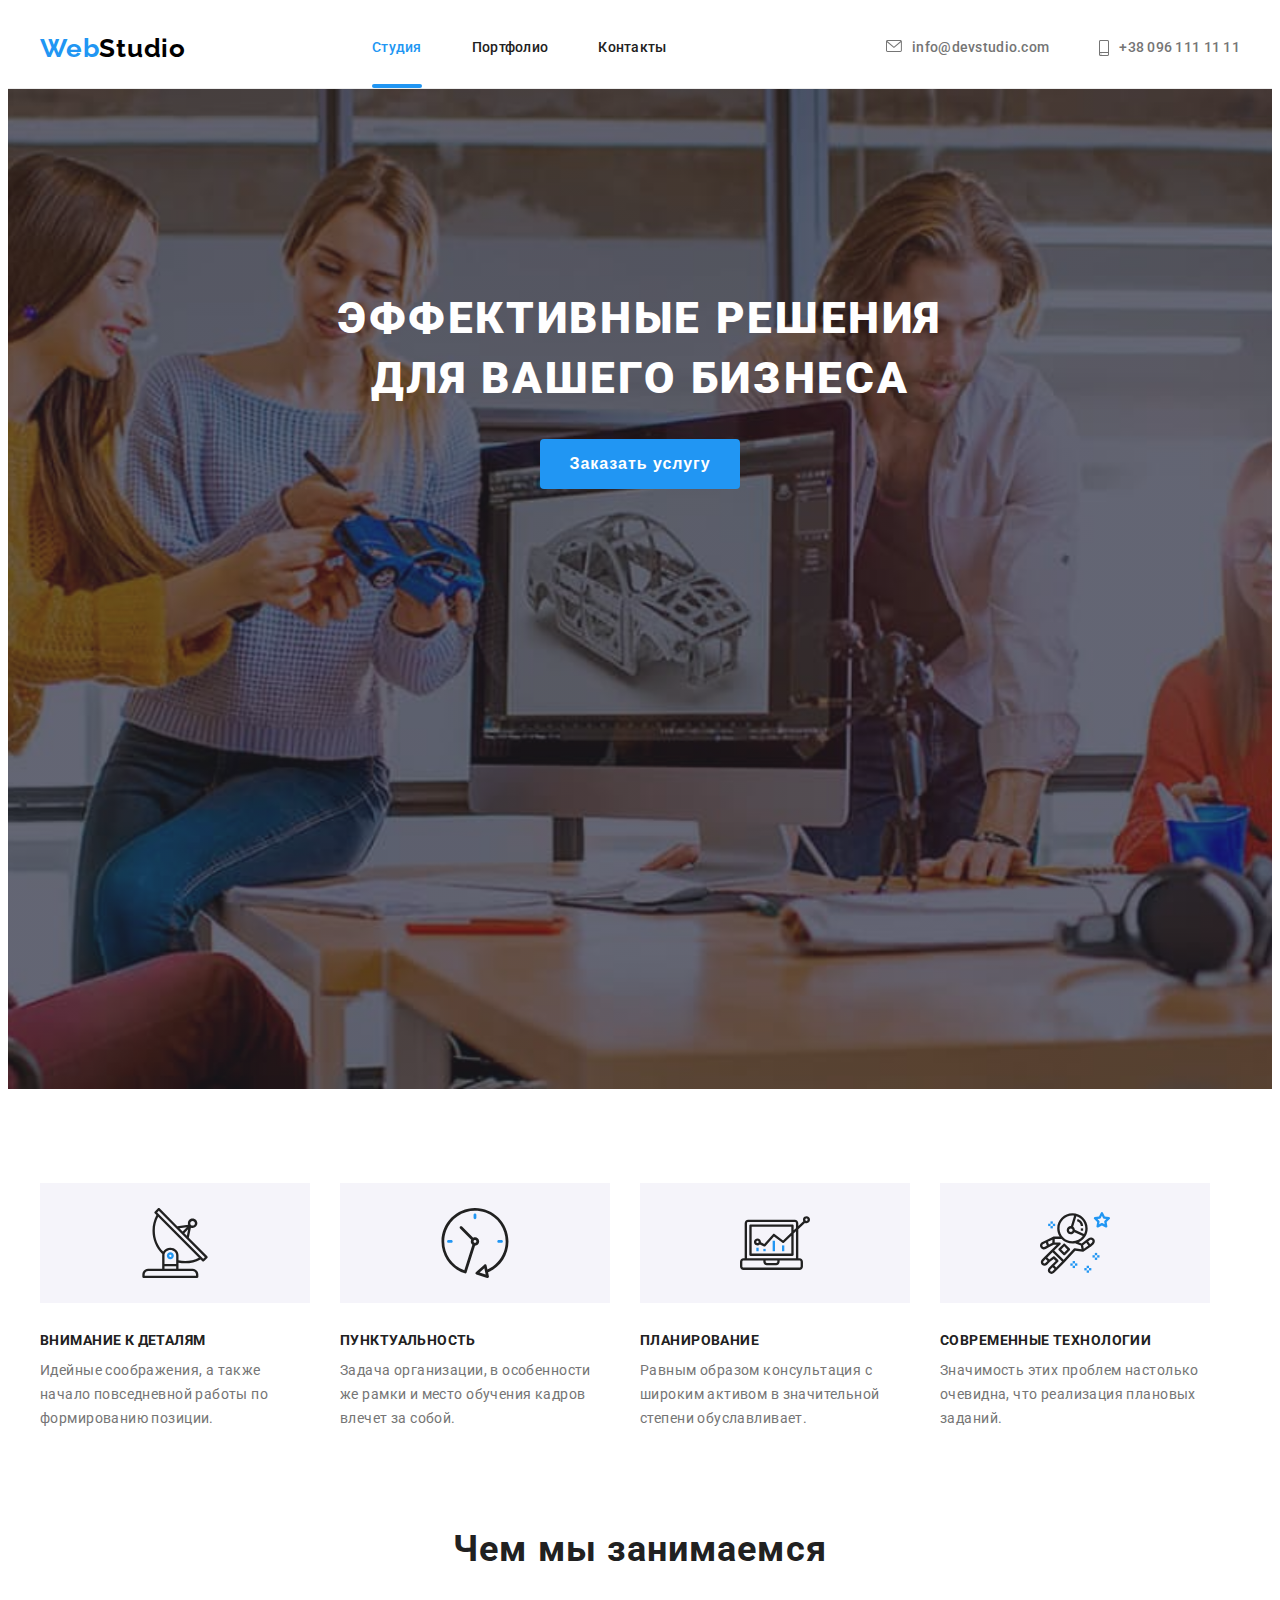
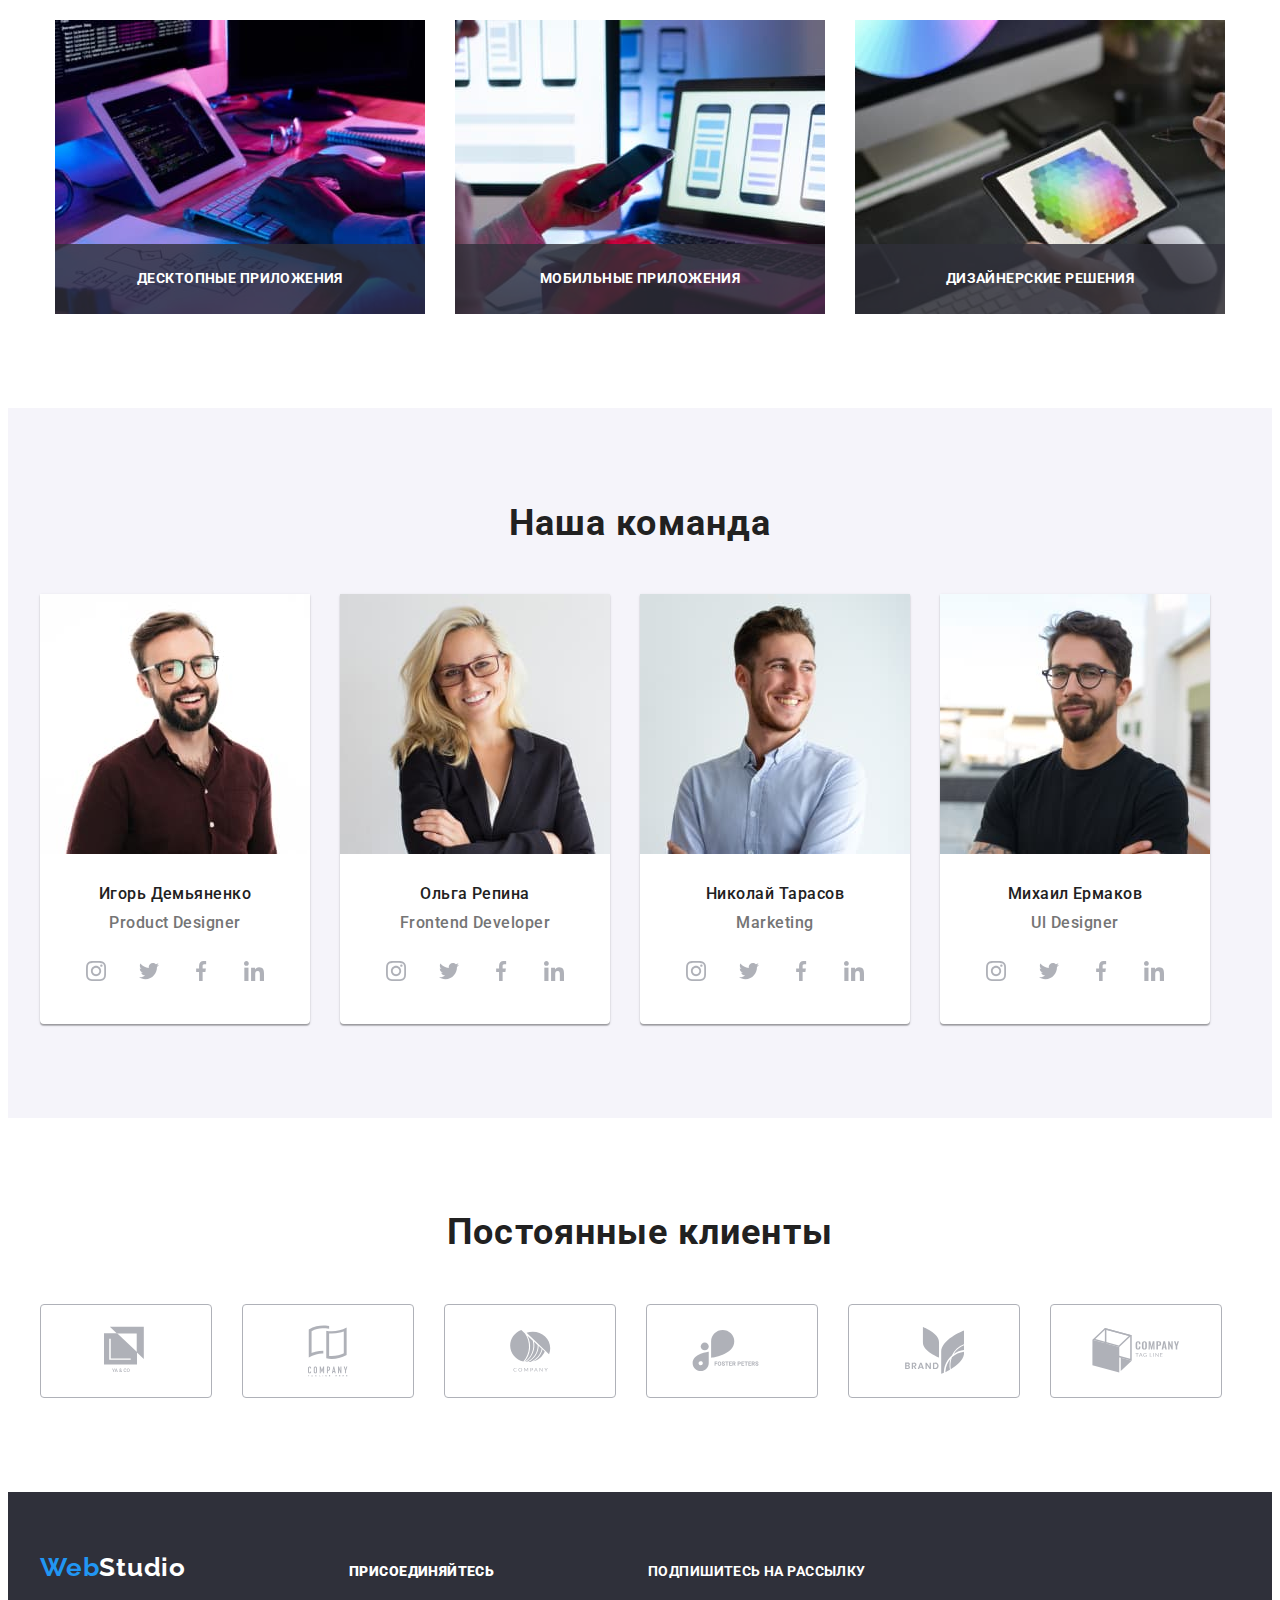
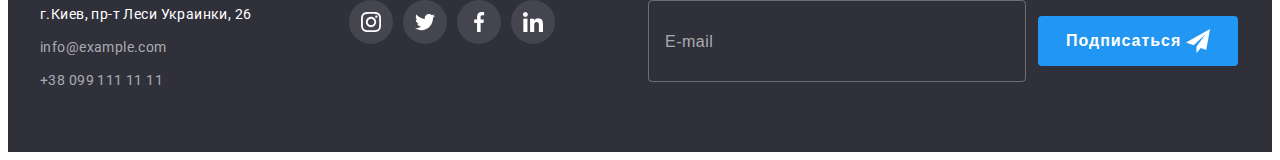
==== commit cbb7b4d3: "all is done" ====
--- a/index.html
+++ b/index.html
@@ -16,7 +16,7 @@
       <!---шапка сайта-->
     <header class="header">  
       <div class="container"> 
-        <div class="header-container">
+      
         <a href="./index.html" lang="en" class="logo link animate__fadeInTopLeft">
           Web<span class="logo--change-first">Studio</span></a>
         <nav class="navigation">
@@ -58,7 +58,7 @@
                   +38 096 111 11 11</a>
               </li>
             </ul> 
-          </div>
+          
         
           
           <div class="mobile-menu" data-menu>
--- a/css/main.min.css
+++ b/css/main.min.css
@@ -1,2 +1,2 @@
-:root{--main-font: "Roboto", sans-serif;--secondary-font: "Raleway", sans-serif;--accent-color: #2196F3;--main-color: #212121;--paragraph-color: #757575;--technical-color: #188CE8;--white-color: #fff;--backround-btn: #F5F4FA;--section-background: #2F303A;--letter-spacing: 0.03em;--font-weight-variable: 700;--font-weight-middle: 500;--font-size-predominate: 14px;--container-padding: 15px;--container-width: 1200px;--container-margin: 0 auto;--padding-of-section: 94px;--margin-in-section: 30px;--social-links-color: #AFB1B8;--overlay-cards-color: rgba(33, 150, 243, 0.9);--mobile-padding-of-section: 60px}.link{text-decoration:none;display:block}.list{list-style:none}.address{font-style:normal}h1,h2,h3,h4,h5,h6,p{margin:0}ul,li{margin:0;padding:0}img{display:block;max-width:100%;height:auto}body{font-family:var(--main-font);color:var(--main-color);font-weight:400}.visually-hidden{position:absolute !important;clip:rect(1px 1px 1px 1px);clip:rect(1px, 1px, 1px, 1px);padding:0 !important;border:0 !important;height:1px !important;width:1px !important;overflow:hidden}.container{padding-left:var(--container-padding);padding-right:var(--container-padding);width:100%;margin:0 auto}@media screen and (min-width: 480px){.container{max-width:480px}}@media screen and (min-width: 768px){.container{max-width:768px}}@media screen and (min-width: 1200px){.container{max-width:1200px}}.description__skills-block{display:-webkit-box;display:-ms-flexbox;display:flex;-webkit-box-align:center;-ms-flex-align:center;align-items:center}@media screen and (max-width: 767px){.mobile-menu{display:-webkit-box;display:-ms-flexbox;display:flex;-webkit-box-pack:justify;-ms-flex-pack:justify;justify-content:space-between;-webkit-box-orient:vertical;-webkit-box-direction:normal;-ms-flex-direction:column;flex-direction:column;position:fixed;z-index:50;width:100%;height:100%;overflow-y:scroll;top:0;left:50%;-webkit-transform:translateX(-50%) scale(0.9);transform:translateX(-50%) scale(0.9);padding:48px 40px;pointer-events:none;opacity:0;background-color:#fff;-webkit-transition:opacity 250ms cubic-bezier(0.4, 0, 0.2, 1),-webkit-transform 250ms cubic-bezier(0.4, 0, 0.2, 1);transition:opacity 250ms cubic-bezier(0.4, 0, 0.2, 1),-webkit-transform 250ms cubic-bezier(0.4, 0, 0.2, 1);transition:transform 250ms cubic-bezier(0.4, 0, 0.2, 1),opacity 250ms cubic-bezier(0.4, 0, 0.2, 1);transition:transform 250ms cubic-bezier(0.4, 0, 0.2, 1),opacity 250ms cubic-bezier(0.4, 0, 0.2, 1),-webkit-transform 250ms cubic-bezier(0.4, 0, 0.2, 1)}.mobile-menu.is-open{opacity:1;visibility:visible;pointer-events:auto;pointer-events:visible;-webkit-transform:translateX(-50%) scale(1);transform:translateX(-50%) scale(1);-webkit-transition:opacity 250ms cubic-bezier(0.4, 0, 0.2, 1),-webkit-transform 250ms cubic-bezier(0.4, 0, 0.2, 1);transition:opacity 250ms cubic-bezier(0.4, 0, 0.2, 1),-webkit-transform 250ms cubic-bezier(0.4, 0, 0.2, 1);transition:transform 250ms cubic-bezier(0.4, 0, 0.2, 1),opacity 250ms cubic-bezier(0.4, 0, 0.2, 1);transition:transform 250ms cubic-bezier(0.4, 0, 0.2, 1),opacity 250ms cubic-bezier(0.4, 0, 0.2, 1),-webkit-transform 250ms cubic-bezier(0.4, 0, 0.2, 1)}.mobile-menu__close-btn{position:absolute;top:10px;right:15px}.mobile-menu__close-btn:hover,.mobile-menu__close-btn:focus{color:var(--accent-color)}.mobile-menu__close-icon:hover,.mobile-menu__close-icon:focus{fill:currentColor}.mobile-menu__pages-link{font-weight:var(--font-weight-middle);font-size:40px;line-height:1.18;letter-spacing:0.02em;color:var(--main-color);text-decoration:none}.mobile-menu__pages-link--current{color:var(--accent-color)}.mobile-menu__pages:not(:last-child),.mobile-menu__contacts-item:not(:last-child){margin-bottom:32px}.mobile-menu__contacts-list{margin-bottom:64px}.mobile-menu__contacts-link{text-decoration:none}.mobile-menu__contacts-link--mail{font-weight:var(--font-weight-middle);font-size:24px;line-height:1.17;letter-spacing:0.02em;color:var(--paragraph-color)}.mobile-menu__contacts-link--tel{font-weight:var(--font-weight-middle);font-size:34px;line-height:1.18;letter-spacing:0.02em;color:var(--accent-color)}.mobile-menu__social-list{display:-webkit-box;display:-ms-flexbox;display:flex;-ms-flex-wrap:wrap;flex-wrap:wrap}.mobile-menu__social-item{font-weight:var(--font-weight-middle);font-size:18px;line-height:1.2;letter-spacing:0.02em}.mobile-menu__social-link{color:var(--accent-color)}.mobile-menu__social-link--decoration::after{content:"";border:1px solid rgba(33,33,33,0.2);-webkit-transform:rotate(90deg);transform:rotate(90deg);margin-left:10px;margin-right:10px}}.header{border-bottom:1px solid #ececec}.header-container{display:-webkit-box;display:-ms-flexbox;display:flex;-webkit-box-pack:justify;-ms-flex-pack:justify;justify-content:space-between;width:100%;position:relative;-webkit-box-align:center;-ms-flex-align:center;align-items:center}@media screen and (min-width: 768px){.mobile-menu,.burger-btn{display:none}.navigation,.navigation__main-pages{display:-webkit-box;display:-ms-flexbox;display:flex;-webkit-box-align:center;-ms-flex-align:center;align-items:center}.navigation__main-pages-link{font-weight:var(--font-weight-middle);font-size:var(--font-size-predominate);line-height:1.14;letter-spacing:0.02em;color:var(--main-color);padding-top:32px;padding-bottom:32px;-webkit-transition:color 250ms cubic-bezier(0.4, 0, 0.2, 1);transition:color 250ms cubic-bezier(0.4, 0, 0.2, 1)}.navigation__main-pages-link:hover,.navigation__main-pages-link:focus{color:var(--accent-color)}.navigation__main-pages-link--current{color:var(--accent-color)}.navigation__main-pages{display:-webkit-box;display:-ms-flexbox;display:flex;-webkit-box-align:center;-ms-flex-align:center;align-items:center;-webkit-box-pack:center;-ms-flex-pack:center;justify-content:center}.navigation__list-pages{position:relative}.navigation__list-pages--margin:not(:last-child){margin-right:50px}}.navigation__main-pages-link--current::after,.navigation__main-pages-link--decoration::after{content:"";display:block;position:absolute;height:4px;width:100%;border-radius:2px;left:0px;bottom:0px;background-color:var(--accent-color)}.navigation__main-pages-link--decoration::after{opacity:0;-webkit-transform:scaleX(0);transform:scaleX(0);-webkit-transition:opacity 250ms cubic-bezier(0.4, 0, 0.2, 1),-webkit-transform 250ms cubic-bezier(0.4, 0, 0.2, 1) 100ms;transition:opacity 250ms cubic-bezier(0.4, 0, 0.2, 1),-webkit-transform 250ms cubic-bezier(0.4, 0, 0.2, 1) 100ms;transition:opacity 250ms cubic-bezier(0.4, 0, 0.2, 1),transform 250ms cubic-bezier(0.4, 0, 0.2, 1) 100ms;transition:opacity 250ms cubic-bezier(0.4, 0, 0.2, 1),transform 250ms cubic-bezier(0.4, 0, 0.2, 1) 100ms,-webkit-transform 250ms cubic-bezier(0.4, 0, 0.2, 1) 100ms}.navigation__main-pages-link--decoration:hover::after{opacity:1;-webkit-transform:scaleX(1);transform:scaleX(1)}@media screen and (min-width: 1200px){.navigation__main-pages{margin-left:93px}}@media screen and (min-width: 768px) and (max-width: 1199px){.navigation__main-pages{margin-left:88px;margin-right:84px}}@media screen and (max-width: 767px){.navigation__main-pages,.first-address{display:none}.header{padding-bottom:16px;padding-top:16px}.burger-btn{padding-top:10px;padding-right:10px}.burger-btn__icon,.mobile-menu__close-icon{width:40px;height:40px;fill:#000}.burger-btn,.mobile-menu__close-btn{background-color:transparent;border:none;padding:0}}.logo{-webkit-animation-duration:3000ms;animation-duration:3000ms;font-family:var(--secondary-font);font-weight:var(--font-weight-variable);font-size:24px;line-height:1.17;letter-spacing:0.03em;color:var(--accent-color)}.logo--change-first{color:#000}.logo--change-second{color:var(--white-color)}@media screen and (min-width: 1200px){.logo{margin-right:93px;-webkit-animation-duration:3000ms;animation-duration:3000ms;font-family:var(--secondary-font);font-weight:var(--font-weight-variable);font-size:26px;line-height:1.19;letter-spacing:var(--letter-spacing);color:var(--accent-color)}.logo--change-first{color:#000}.logo--change-second{color:var(--white-color)}.logo--footer{display:block;margin-bottom:20px}.logo .address__contacts{margin-bottom:9px}}@media screen and (max-width: 1199px){.logo--footer{font-weight:var(--font-weight-variable);font-size:24px;line-height:1.17;text-align:center;letter-spacing:var(--letter-spacing);margin-bottom:20px;text-align:center}}.first-address__for-contacts:hover .first-address__phone,.first-address__for-contacts:focus .first-address__phone{-webkit-animation-name:heartBeat;animation-name:heartBeat;-webkit-animation-duration:2000ms;animation-duration:2000ms;-webkit-animation-timing-function:linear;animation-timing-function:linear}@media screen and (min-width: 767px) and (max-width: 1199px){.first-address{display:-webkit-box;display:-ms-flexbox;display:flex;-webkit-box-orient:vertical;-webkit-box-direction:normal;-ms-flex-direction:column;flex-direction:column;-webkit-box-pack:center;-ms-flex-pack:center;justify-content:center;padding-top:21px;padding-bottom:21px}.first-address__icon-contacts-letter{width:14px;height:10px}.first-address__icon-contacts-smartphone{width:10px;height:14px}.first-address__phone{font-weight:var(--font-weight-middle);font-size:12px;line-height:1.17;color:var(--paragraph-color)}.first-address__phone{display:-webkit-box;display:-ms-flexbox;display:flex;-webkit-box-align:center;-ms-flex-align:center;align-items:center}.first-address__for-contacts{display:-webkit-box;display:-ms-flexbox;display:flex;-webkit-box-align:center;-ms-flex-align:center;align-items:center;color:var(--paragraph-color)}.first-address__for-contacts:not(:last-child){margin-bottom:10px}.first-address__icon-contacts-letter,.first-address__icon-contacts-smartphone{margin-right:8px;fill:currentColor}}@media screen and (min-width: 768px){.first-address__phone:hover,.first-address__phone:focus{color:var(--accent-color)}}@media screen and (min-width: 1200px){.first-address{display:-webkit-box;display:-ms-flexbox;display:flex;-webkit-box-align:center;-ms-flex-align:center;align-items:center;margin-left:auto}.first-address__phone{padding-top:7px;padding-bottom:7px;font-weight:500;font-size:var(--font-size-predominate);line-height:1.14;letter-spacing:0.02em;color:var(--paragraph-color);padding-top:32px;padding-bottom:32px;-webkit-transition:color 250ms cubic-bezier(0.4, 0, 0.2, 1) 100ms;transition:color 250ms cubic-bezier(0.4, 0, 0.2, 1) 100ms}.first-address__phone--email,.first-address__phone--tell{display:-webkit-box;display:-ms-flexbox;display:flex}.first-address__for-contacts:not(:last-child){margin-right:50px}.first-address__icon-contacts-letter,.first-address__icon-contacts-smartphone{fill:currentColor;margin-right:10px}.first-address__icon-contacts-letter{height:12px;width:16px}.first-address__icon-contacts-smartphone{height:16px;width:10px}.address__location-link,.address__contact-link{font-size:var(--font-size-predominate);line-height:1.7;letter-spacing:var(--letter-spacing);display:block;-webkit-transition:color 250ms cubic-bezier(0.4, 0, 0.2, 1);transition:color 250ms cubic-bezier(0.4, 0, 0.2, 1)}.address__location-link{color:var(--white-color)}.address__contact-link{color:rgba(255,255,255,0.6)}.address__contacts:not(:last-child){margin-bottom:9px}.address__location-link:hover,.address__location-link:focus,.address__contact-link:hover,.address__contact-link:focus{color:var(--accent-color)}}@media screen and (max-width: 1199px){.address__list{text-align:center;font-size:14px;line-height:1.7;letter-spacing:var(--letter-spacing)}.address__contacts{margin-bottom:8px}.address__location-link{color:var(--white-color)}.address__contact-link{color:rgba(255,255,255,0.6)}}.modal-btn{display:-webkit-box;display:-ms-flexbox;display:flex;-webkit-box-pack:center;-ms-flex-pack:center;justify-content:center;-webkit-box-align:center;-ms-flex-align:center;align-items:center;margin-left:auto;margin-right:auto;width:200px;height:50px;margin-top:30px;background-color:var(--accent-color);cursor:pointer;border:none;border-radius:4px;-webkit-transition:background-color 250ms cubic-bezier(0.4, 0, 0.2, 1);transition:background-color 250ms cubic-bezier(0.4, 0, 0.2, 1)}.modal-btn__text-btn{font-weight:var(--font-weight-variable);font-size:16px;line-height:1.9;letter-spacing:0.06em;height:30px;color:var(--white-color)}.modal-btn:hover,.modal-btn:focus{background-color:var(--technical-color)}@media screen and (max-width: 767px){.our-staff__title{font-size:28px;line-height:1.18}}.our-staff__title,.clients__title,.our-work__title{text-align:center;display:block;margin-left:auto;margin-right:auto}@media screen and (min-width: 768px){.our-work__title,.our-staff__title{font-size:36px;line-height:1.17;margin-bottom:50px}}@media screen and (max-width: 1199px){.clients__title{font-size:28px;line-height:1.18;margin-bottom:30px}.our-staff__title{margin-bottom:30px}}@media screen and (min-width: 1200px){.our-work__title,.our-staff__title,.clients__title{font-weight:var(--font-weight-variable);letter-spacing:var(--letter-spacing);margin-bottom:50px}}.hero{background-color:var(--section-background);background-size:cover;background-repeat:no-repeat;background-position:center}.hero__headline{text-align:center;margin-left:auto;margin-right:auto;font-weight:900;margin-bottom:30px;letter-spacing:0.06em;text-transform:uppercase;color:var(--white-color)}.modal-btn{text-align:center;margin-left:auto;margin-right:auto}@media screen and (min-width: 1200px){.hero{max-width:1600px;padding-top:200px;padding-bottom:200px;height:600px;background-image:-webkit-gradient(linear, left top, left bottom, from(rgba(47,48,58,0.4)), to(rgba(47,48,58,0.4))),url(../images/hero-images/c-desktop/hero-img.jpg);background-image:linear-gradient(rgba(47,48,58,0.4), rgba(47,48,58,0.4)),url(../images/hero-images/c-desktop/hero-img.jpg)}.hero__headline{width:696px;font-weight:900;font-family:var(--main-font);font-size:44px;line-height:1.36}}@media screen and (min-width: 1200px) and (min-device-pixel-ratio: 2), screen and (min-width: 1200px) and (-webkit-min-device-pixel-ratio: 2), screen and (min-width: 1200px) and (min-resolution: 192dpi), screen and (min-width: 1200px) and (min-resolution: 2dppx){.hero{background-image:-webkit-gradient(linear, left top, left bottom, from(rgba(47,48,58,0.4)), to(rgba(47,48,58,0.4))),url("../images/hero-images/c-desktop/hero-img@2x.jpg");background-image:linear-gradient(rgba(47,48,58,0.4), rgba(47,48,58,0.4)),url("../images/hero-images/c-desktop/hero-img@2x.jpg")}}@media screen and (min-width: 1200px) and (min-device-pixel-ratio: 3), screen and (min-width: 1200px) and (-webkit-min-device-pixel-ratio: 3), screen and (min-width: 1200px) and (min-resolution: 288dpi), screen and (min-width: 1200px) and (min-resolution: 3dppx){.hero{background-image:-webkit-gradient(linear, left top, left bottom, from(rgba(47,48,58,0.4)), to(rgba(47,48,58,0.4))),url("../images/hero-images/c-desktop/hero-img@2x.webp");background-image:linear-gradient(rgba(47,48,58,0.4), rgba(47,48,58,0.4)),url("../images/hero-images/c-desktop/hero-img@2x.webp")}}@media screen and (min-width: 768px) and (max-width: 1199px){.hero{background-image:-webkit-gradient(linear, left top, left bottom, from(rgba(47,48,58,0.4)), to(rgba(47,48,58,0.4))),url(../images/hero-images/b-tablet/hero-img.jpg);background-image:linear-gradient(rgba(47,48,58,0.4), rgba(47,48,58,0.4)),url(../images/hero-images/b-tablet/hero-img.jpg)}}@media screen and (min-width: 768px) and (max-width: 1199px) and (min-device-pixel-ratio: 2), screen and (min-width: 768px) and (max-width: 1199px) and (-webkit-min-device-pixel-ratio: 2), screen and (min-width: 768px) and (max-width: 1199px) and (min-resolution: 192dpi), screen and (min-width: 768px) and (max-width: 1199px) and (min-resolution: 2dppx){.hero{background-image:-webkit-gradient(linear, left top, left bottom, from(rgba(47,48,58,0.4)), to(rgba(47,48,58,0.4))),url("../images/hero-images/b-tablet/hero-img@2x.jpg");background-image:linear-gradient(rgba(47,48,58,0.4), rgba(47,48,58,0.4)),url("../images/hero-images/b-tablet/hero-img@2x.jpg")}}@media screen and (min-width: 768px) and (max-width: 1199px) and (min-device-pixel-ratio: 3), screen and (min-width: 768px) and (max-width: 1199px) and (-webkit-min-device-pixel-ratio: 3), screen and (min-width: 768px) and (max-width: 1199px) and (min-resolution: 288dpi), screen and (min-width: 768px) and (max-width: 1199px) and (min-resolution: 3dppx){.hero{background-image:-webkit-gradient(linear, left top, left bottom, from(rgba(47,48,58,0.4)), to(rgba(47,48,58,0.4))),url("../images/hero-images/b-tablet/hero-img@2x.webp");background-image:linear-gradient(rgba(47,48,58,0.4), rgba(47,48,58,0.4)),url("../images/hero-images/b-tablet/hero-img@2x.webp")}}@media screen and (max-width: 767px){.hero{background-image:-webkit-gradient(linear, left top, left bottom, from(rgba(47,48,58,0.4)), to(rgba(47,48,58,0.4))),url(../images/hero-images/a-mobile/hero-mobile.jpg);background-image:linear-gradient(rgba(47,48,58,0.4), rgba(47,48,58,0.4)),url(../images/hero-images/a-mobile/hero-mobile.jpg)}}@media screen and (max-width: 767px) and (min-device-pixel-ratio: 2), screen and (max-width: 767px) and (-webkit-min-device-pixel-ratio: 2), screen and (max-width: 767px) and (min-resolution: 192dpi), screen and (max-width: 767px) and (min-resolution: 2dppx){.hero{background-image:-webkit-gradient(linear, left top, left bottom, from(rgba(47,48,58,0.4)), to(rgba(47,48,58,0.4))),url("../images/hero-images/a-mobile/hero-mobile@2x.jpg");background-image:linear-gradient(rgba(47,48,58,0.4), rgba(47,48,58,0.4)),url("../images/hero-images/a-mobile/hero-mobile@2x.jpg")}}@media screen and (max-width: 767px) and (min-device-pixel-ratio: 3), screen and (max-width: 767px) and (-webkit-min-device-pixel-ratio: 3), screen and (max-width: 767px) and (min-resolution: 288dpi), screen and (max-width: 767px) and (min-resolution: 3dppx){.hero{background-image:-webkit-gradient(linear, left top, left bottom, from(rgba(47,48,58,0.4)), to(rgba(47,48,58,0.4))),url("../images/hero-images/a-mobile/hero-mobile@2x.webp");background-image:linear-gradient(rgba(47,48,58,0.4), rgba(47,48,58,0.4)),url("../images/hero-images/a-mobile/hero-mobile@2x.webp")}}@media screen and (max-width: 1199px){.hero{height:400px;padding-top:118px;padding-bottom:118px}.hero__headline{width:360px;font-size:26px;line-height:1.6}}@media screen and (min-width: 1200px){.skills{display:-webkit-box;display:-ms-flexbox;display:flex;-webkit-box-align:center;-ms-flex-align:center;align-items:center;padding-top:var(--padding-of-section);padding-bottom:var(--padding-of-section)}.description{display:-webkit-box;display:-ms-flexbox;display:flex;-webkit-box-align:center;-ms-flex-align:center;align-items:center;margin-left:calc(-1*var(--margin-in-section));margin-top:calc(-1*var(--margin-in-section))}.description__block{margin-left:var(--margin-in-section);margin-top:var(--margin-in-section);height:251px;width:270px}.description__skills-block{width:270px;height:120px}}@media screen and (max-width: 1199px){.skills{display:-webkit-box;display:-ms-flexbox;display:flex;-webkit-box-align:center;-ms-flex-align:center;align-items:center;-webkit-box-pack:center;-ms-flex-pack:center;justify-content:center;padding-top:var(--mobile-padding-of-section);padding-bottom:var(--mobile-padding-of-section)}}@media screen and (min-width: 768px) and (max-width: 1199px){.description{display:-webkit-box;display:-ms-flexbox;display:flex;-ms-flex-wrap:wrap;flex-wrap:wrap}.description__block{width:354px;margin-top:30px}.description__skills-block{height:120px}.description__skills-icons{width:70px;height:70px;fill:currentColor}.description__block:nth-child(2n+1){margin-right:30px}.description__block:nth-child(-n+2){margin-top:0}}.description__skills-icons{width:70px;height:70px;fill:currentColor}.description__skills-block{-webkit-box-pack:center;-ms-flex-pack:center;justify-content:center;background-color:var(--backround-btn);-ms-flex-wrap:wrap;flex-wrap:wrap;margin-bottom:30px}.description__title-description{margin-bottom:10px;font-weight:var(--font-weight-variable);font-size:var(--font-size-predominate);line-height:1.14;letter-spacing:var(--letter-spacing);text-transform:uppercase;color:var(--main-color)}.description__text-description{font-size:var(--font-size-predominate);line-height:1.7;letter-spacing:var(--letter-spacing);color:var(--paragraph-color)}@media screen and (max-width: 767px){.description{display:-webkit-box;display:-ms-flexbox;display:flex;-webkit-box-orient:vertical;-webkit-box-direction:normal;-ms-flex-direction:column;flex-direction:column;-webkit-box-align:center;-ms-flex-align:center;align-items:center}.description__block:not(:last-child){margin-bottom:30px}.description__block{max-width:450px}.description__skills-block{display:-webkit-box;display:-ms-flexbox;display:flex;-webkit-box-align:center;-ms-flex-align:center;align-items:center;-webkit-box-pack:center;-ms-flex-pack:center;justify-content:center;max-width:450px;height:120px;background-color:var(--backround-btn)}.description__title-description{text-align:center;margin-bottom:10px}}@media screen and (max-width: 1199px){.our-work{display:none}}@media screen and (min-width: 1200px){.our-work{padding-bottom:94px}.work-list{display:-webkit-box;display:-ms-flexbox;display:flex;-webkit-box-align:center;-ms-flex-align:center;align-items:center;-webkit-box-pack:center;-ms-flex-pack:center;justify-content:center;margin-left:calc(-1*var(--margin-in-section));margin-bottom:calc(-1*var(--margin-in-section))}.work-list__item{margin-left:var(--margin-in-section);margin-bottom:var(--margin-in-section);position:relative;height:294px;width:370px}.products-block{position:absolute;display:-webkit-box;display:-ms-flexbox;display:flex;-webkit-box-align:center;-ms-flex-align:center;align-items:center;-webkit-box-pack:center;-ms-flex-pack:center;justify-content:center;width:100%;height:70px;left:0;bottom:0;background:rgba(47,48,58,0.8);-webkit-transform:scaleY(1);transform:scaleY(1);-webkit-transition:-webkit-transform 250ms cubic-bezier(0.4, 0, 0.2, 1) 150ms;transition:-webkit-transform 250ms cubic-bezier(0.4, 0, 0.2, 1) 150ms;transition:transform 250ms cubic-bezier(0.4, 0, 0.2, 1) 150ms;transition:transform 250ms cubic-bezier(0.4, 0, 0.2, 1) 150ms, -webkit-transform 250ms cubic-bezier(0.4, 0, 0.2, 1) 150ms}.work-list__item:focus .products-block,.work-list__item:hover .products-block{-webkit-transform:scaleY(1.1);transform:scaleY(1.1)}.products-block__text{font-weight:var(--font-weight-variable);font-size:14px;line-height:1.14;letter-spacing:var(--letter-spacing);text-transform:uppercase;color:#fff}}@media screen and (max-width: 767px){.command{display:-webkit-box;display:-ms-flexbox;display:flex;-webkit-box-orient:vertical;-webkit-box-direction:normal;-ms-flex-direction:column;flex-direction:column;-webkit-box-align:center;-ms-flex-align:center;align-items:center}.command__list:not(:last-child){margin-bottom:30px}.command__img{width:450px}.block-for-text__names{line-height:1.19;text-align:center}}@media screen and (max-width: 1199px){.our-staff{display:-webkit-box;display:-ms-flexbox;display:flex;-webkit-box-align:center;-ms-flex-align:center;align-items:center;-webkit-box-pack:center;-ms-flex-pack:center;justify-content:center;padding-top:var(--mobile-padding-of-section);padding-bottom:var(--mobile-padding-of-section)}.block-for-text{padding-top:var(--margin-in-section);padding-bottom:24px}.block-for-text__position{font-size:16px;line-height:1.19}}@media screen and (min-width: 768px) and (max-width: 1199px){.command{display:-webkit-box;display:-ms-flexbox;display:flex;-ms-flex-wrap:wrap;flex-wrap:wrap;margin-left:auto;margin-right:auto}.command__list{margin-top:30px}.command__list:nth-child(2n+1){margin-right:30px}.command__list:nth-child(-n+2){margin-top:0}}.our-staff{background-color:var(--backround-btn)}.block-for-text{font-weight:var(--font-weight-middle);font-size:16px;letter-spacing:var(--letter-spacing);text-align:center}.block-for-text__names{margin-bottom:10px}.block-for-text__position{color:var(--paragraph-color);letter-spacing:var(--letter-spacing);margin-bottom:16px;text-align:center}.social-list{margin-bottom:16px}.command__list{-webkit-box-shadow:0px 1px 3px rgba(0,0,0,0.12),0px 1px 1px rgba(0,0,0,0.14),0px 2px 1px rgba(0,0,0,0.2);box-shadow:0px 1px 3px rgba(0,0,0,0.12),0px 1px 1px rgba(0,0,0,0.14),0px 2px 1px rgba(0,0,0,0.2);border-radius:0px 0px 4px 4px;background-color:#fff}@media screen and (min-width: 1200px){.our-staff{padding-top:var(--padding-of-section);padding-bottom:var(--padding-of-section)}.our-staff__container{padding-top:0;padding-bottom:0}.command{display:-webkit-box;display:-ms-flexbox;display:flex;-ms-flex-wrap:wrap;flex-wrap:wrap;margin-left:calc(-1*var(--margin-in-section));margin-bottom:calc(-1*var(--margin-in-section))}.command__list{width:270px;height:430px;margin-left:var(--margin-in-section);margin-bottom:var(--margin-in-section)}.block-for-text{padding-top:var(--margin-in-section);padding-bottom:var(--margin-in-section);padding-left:30px;padding-right:30px}.block-for-text__names{font-weight:var(--font-weight-middle);font-size:16px;line-height:1.2;letter-spacing:var(--letter-spacing)}.block-for-text__position{font-size:16px;line-height:1.2}}.social-list{display:-webkit-box;display:-ms-flexbox;display:flex;-webkit-box-align:center;-ms-flex-align:center;align-items:center;-webkit-box-pack:center;-ms-flex-pack:center;justify-content:center;-ms-flex-pack:distribute;justify-content:space-around}.social-link{display:-webkit-box;display:-ms-flexbox;display:flex;-webkit-box-align:center;-ms-flex-align:center;align-items:center;-webkit-box-pack:center;-ms-flex-pack:center;justify-content:center;color:var(--social-links-color);width:44px;height:44px;border-radius:50%;text-decoration:none;-webkit-transition:color 250ms cubic-bezier(0.4, 0, 0.2, 1),background-color 250ms cubic-bezier(0.4, 0, 0.2, 1);transition:color 250ms cubic-bezier(0.4, 0, 0.2, 1),background-color 250ms cubic-bezier(0.4, 0, 0.2, 1)}.social-link:hover,.social-link:focus{background-color:var(--accent-color);color:#fff}.social-link__icon{fill:currentColor;width:20px;height:20px}.social-list--margin{display:-webkit-box;display:-ms-flexbox;display:flex;-webkit-box-align:center;-ms-flex-align:center;align-items:center;margin-bottom:-10px;margin-left:-10px}.social-list__items--margin{margin-bottom:10px;margin-left:10px}.social-link--footer-identity{background:rgba(255,255,255,0.1);border-radius:50%;color:#fff}@media screen and (max-width: 1199px){.social-list{display:-webkit-box;display:-ms-flexbox;display:flex;-webkit-box-align:center;-ms-flex-align:center;align-items:center;-webkit-box-pack:center;-ms-flex-pack:center;justify-content:center;margin:0 auto}.social-list__items{display:-webkit-box;display:-ms-flexbox;display:flex;-webkit-box-align:center;-ms-flex-align:center;align-items:center;-webkit-box-pack:center;-ms-flex-pack:center;justify-content:center}.social-list__items:not(:last-child){margin-right:10px}}@media screen and (min-width: 1200px){.clients{padding-bottom:var(--padding-of-section);padding-top:94px;display:-webkit-box;display:-ms-flexbox;display:flex;-webkit-box-align:center;-ms-flex-align:center;align-items:center;-webkit-box-pack:center;-ms-flex-pack:center;justify-content:center}.clients__title{font-weight:var(--font-weight-variable);font-size:36px;letter-spacing:var(--letter-spacing);text-align:center;display:block;margin-left:auto;margin-right:auto;margin-bottom:50px;line-height:1.16}.clients-list{display:-webkit-box;display:-ms-flexbox;display:flex;-webkit-box-align:center;-ms-flex-align:center;align-items:center;margin-left:calc(-1*var(--margin-in-section))}.clients-list__item{display:-webkit-box;display:-ms-flexbox;display:flex;-webkit-box-align:center;-ms-flex-align:center;align-items:center;-webkit-box-pack:center;-ms-flex-pack:center;justify-content:center;width:170px;height:92px;border:1px solid #AFB1B8;border-radius:4px;margin-left:var(--margin-in-section)}}@media screen and (max-width: 767px){.clients-list{display:-webkit-box;display:-ms-flexbox;display:flex;-webkit-box-pack:center;-ms-flex-pack:center;justify-content:center;-ms-flex-wrap:wrap;flex-wrap:wrap;margin-left:-30px;margin-top:-30px}.clients-list__item{max-width:210px;width:100%;height:92px;-ms-flex-preferred-size:calc(100% / 2 - 30px);flex-basis:calc(100% / 2 - 30px);margin-left:30px;margin-top:30px}}@media screen and (max-width: 1199px){.clients{padding-top:var(--mobile-padding-of-section);padding-bottom:var(--mobile-padding-of-section)}}@media screen and (min-width: 768px) and (max-width: 1199px){.clients-list{display:-webkit-box;display:-ms-flexbox;display:flex;-ms-flex-wrap:wrap;flex-wrap:wrap;-webkit-box-pack:center;-ms-flex-pack:center;justify-content:center;-webkit-box-align:center;-ms-flex-align:center;align-items:center}.clients-list__item{width:226px;height:90px}.clients-list__item:nth-child(3n+1){margin-right:30px}.clients-list__item:nth-child(-n+3){margin-bottom:30px}.clients-list__item:nth-last-of-type(3n+1){margin-left:30px}}.clients-list__link{display:-webkit-box;display:-ms-flexbox;display:flex;-webkit-box-align:center;-ms-flex-align:center;align-items:center;-webkit-box-pack:center;-ms-flex-pack:center;justify-content:center}.clients-list__item{display:-webkit-box;display:-ms-flexbox;display:flex;-webkit-box-align:center;-ms-flex-align:center;align-items:center;-webkit-box-pack:center;-ms-flex-pack:center;justify-content:center;border:1px solid #AFB1B8;border-radius:4px}.clients-list__item:hover,.clients-list__item:focus{border:1px solid var(--accent-color)}.clients-list__link{width:100%;height:100%;color:var(--social-links-color);-webkit-transition:color 250ms cubic-bezier(0.4, 0, 0.2, 1);transition:color 250ms cubic-bezier(0.4, 0, 0.2, 1)}.clients-list__link:hover,.clients-list__link:focus{color:var(--accent-color)}.clients-list__icon{fill:currentColor}.clients-list__icon--first{width:44px;height:50px}.clients-list__icon--second{width:40px;height:52px}.clients-list__icon--third{width:41px;height:42px}.clients-list__icon--fourth{width:80px;height:42px}.clients-list__icon--fifth{width:59px;height:47px}.clients-list__icon--sixth{width:88px;height:45px}.footer{background-color:var(--section-background)}@media screen and (min-width: 1200px){.footer{padding-top:60px;padding-bottom:60px}.footer__address-box{display:-webkit-box;display:-ms-flexbox;display:flex;-webkit-box-orient:horizontal;-webkit-box-direction:normal;-ms-flex-direction:row;flex-direction:row;-webkit-box-align:baseline;-ms-flex-align:baseline;align-items:baseline}.footer__general-box{display:-webkit-box;display:-ms-flexbox;display:flex;-webkit-box-align:baseline;-ms-flex-align:baseline;align-items:baseline}.subscription{margin-left:93px}.join{display:-webkit-box;display:-ms-flexbox;display:flex;-webkit-box-orient:vertical;-webkit-box-direction:normal;-ms-flex-direction:column;flex-direction:column;margin-left:70px;margin-right:auto}.join__text{font-weight:var(--font-weight-variable);font-size:14px;line-height:1.14;letter-spacing:var(--letter-spacing);text-transform:uppercase;color:#FFFFFF;margin-bottom:20px}}@media screen and (min-width: 768px) and (max-width: 1199px){.footer__address-box{display:-webkit-box;display:-ms-flexbox;display:flex;-webkit-box-pack:justify;-ms-flex-pack:justify;justify-content:space-between;-webkit-box-orient:horizontal;-webkit-box-direction:normal;-ms-flex-direction:row;flex-direction:row;-webkit-box-align:baseline;-ms-flex-align:baseline;align-items:baseline;margin-bottom:var(--mobile-padding-of-section)}}@media screen and (max-width: 1199px){.footer{padding-top:var(--mobile-padding-of-section);padding-bottom:var(--mobile-padding-of-section)}.join{margin-top:var(--mobile-padding-of-section);margin-bottom:var(--mobile-padding-of-section)}.join__text,.subscription__title{font-weight:var(--font-weight-variable);font-size:14px;line-height:1.14;text-align:center;letter-spacing:var(--letter-spacing);text-transform:uppercase;color:var(--white-color);margin-bottom:20px}.sign-up{display:-webkit-box;display:-ms-flexbox;display:flex;-webkit-box-orient:vertical;-webkit-box-direction:normal;-ms-flex-direction:column;flex-direction:column}.sign-up__email{max-width:450px;width:100%;height:50px;margin-bottom:20px}.sign-up__btn{width:200px;height:50px;margin-left:0}}.subscription__title{display:block;margin-bottom:20px;font-weight:var(--font-weight-variable);font-size:14px;line-height:1.14;letter-spacing:var(--letter-spacing);text-transform:uppercase;color:var(--white-color)}.sign-up{display:-webkit-box;display:-ms-flexbox;display:flex;-webkit-box-align:center;-ms-flex-align:center;align-items:center;margin-right:auto}.sign-up__icon-send{width:24px;height:24px}.sign-up__email{max-width:358px;width:100%;height:50px;border:1px solid rgba(255,255,255,0.3);border-radius:4px;background-color:transparent;padding-top:15px;padding-left:16px;padding-bottom:15px;cursor:pointer}.sign-up__email::-webkit-input-placeholder{font-size:16px;line-height:1.25;letter-spacing:0.03em;color:rgba(255,255,255,0.6)}.sign-up__email:-ms-input-placeholder{font-size:16px;line-height:1.25;letter-spacing:0.03em;color:rgba(255,255,255,0.6)}.sign-up__email::-ms-input-placeholder{font-size:16px;line-height:1.25;letter-spacing:0.03em;color:rgba(255,255,255,0.6)}.sign-up__email::placeholder{font-size:16px;line-height:1.25;letter-spacing:0.03em;color:rgba(255,255,255,0.6)}.sign-up__email[placeholder]{color:#fff;font-size:20px;line-height:1.15;letter-spacing:var(--letter-spacing)}.sign-up__btn{display:-webkit-box;display:-ms-flexbox;display:flex;-webkit-box-align:center;-ms-flex-align:center;align-items:center;width:200px;height:50px;padding:10px 28px;background-color:var(--accent-color);border-radius:4px;-webkit-box-pack:justify;-ms-flex-pack:justify;justify-content:space-between;margin-left:12px;cursor:pointer;border:none;font-weight:var(--font-weight-variable);font-size:16px;line-height:1.9;letter-spacing:0.06em;color:#FFFFFF}.backdrop{position:fixed;top:0;left:0;height:100vh;width:100vw;background-color:rgba(0,0,0,0.2);scale:1;opacity:1;-webkit-transition:opacity 250ms cubic-bezier(0.4, 0, 0.2, 1),-webkit-transform 250ms cubic-bezier(0.4, 0, 0.2, 1);transition:opacity 250ms cubic-bezier(0.4, 0, 0.2, 1),-webkit-transform 250ms cubic-bezier(0.4, 0, 0.2, 1);transition:opacity 250ms cubic-bezier(0.4, 0, 0.2, 1),transform 250ms cubic-bezier(0.4, 0, 0.2, 1);transition:opacity 250ms cubic-bezier(0.4, 0, 0.2, 1),transform 250ms cubic-bezier(0.4, 0, 0.2, 1),-webkit-transform 250ms cubic-bezier(0.4, 0, 0.2, 1)}@media screen and (max-width: 1199px){.backdrop-modal{max-width:450px;width:100vw}}@media screen and (min-width: 1200px){.backdrop-modal{max-width:528px;width:100vw}}.backdrop-modal{position:absolute;background-color:#fff;top:50%;left:50%;-webkit-transform:translate(-50%, -50%) rotate(1turn) scaleX(1);transform:translate(-50%, -50%) rotate(1turn) scaleX(1);border-radius:4px;opacity:1;-webkit-transition:opacity 250ms cubic-bezier(0.4, 0, 0.2, 1),-webkit-transform 250ms cubic-bezier(0.4, 0, 0.2, 1);transition:opacity 250ms cubic-bezier(0.4, 0, 0.2, 1),-webkit-transform 250ms cubic-bezier(0.4, 0, 0.2, 1);transition:opacity 250ms cubic-bezier(0.4, 0, 0.2, 1),transform 250ms cubic-bezier(0.4, 0, 0.2, 1);transition:opacity 250ms cubic-bezier(0.4, 0, 0.2, 1),transform 250ms cubic-bezier(0.4, 0, 0.2, 1),-webkit-transform 250ms cubic-bezier(0.4, 0, 0.2, 1)}.backdrop-modal__close-icon{-webkit-transition:color 250ms cubic-bezier(0.4, 0, 0.2, 1);transition:color 250ms cubic-bezier(0.4, 0, 0.2, 1)}.backdrop.is-hidden .backdrop-modal{-webkit-transform:translate(-50%, -50%) rotate(0) scaleX(0);transform:translate(-50%, -50%) rotate(0) scaleX(0);opacity:0}.backdrop.is-hidden{opacity:0;pointer-events:none;-webkit-transform:scale(0.9);transform:scale(0.9)}.backdrop-modal__close-btn{position:absolute;display:-webkit-box;display:-ms-flexbox;display:flex;-webkit-box-align:center;-ms-flex-align:center;align-items:center;-webkit-box-pack:center;-ms-flex-pack:center;justify-content:center;top:8px;right:8px;height:30px;width:30px;background:transparent;border-radius:50%;border:1px solid rgba(0,0,0,0.1);cursor:pointer;-webkit-transition:color 250ms cubic-bezier(0.4, 0, 0.2, 1);transition:color 250ms cubic-bezier(0.4, 0, 0.2, 1)}.backdrop-modal__close-btn:focus,.backdrop-modal__close-btn:hover{color:var(--accent-color);border-color:1px solid var(--accent-color);fill:var(--accent-color)}.form{display:-webkit-box;display:-ms-flexbox;display:flex;-webkit-box-orient:vertical;-webkit-box-direction:normal;-ms-flex-direction:column;flex-direction:column;width:100%;height:100%;padding:40px;overflow-y:scroll}.form__title{display:block;margin-bottom:12px;font-weight:var(--font-weight-variable);text-align:center;letter-spacing:var(--letter-spacing)}.form__wrapper-user-field{position:relative;display:block;margin-top:4px}.form__label-text{display:block;font-size:12px;line-height:1.17;letter-spacing:0.01em;color:var(--paragraph-color);margin-bottom:10px}.form__label-text--textarea{margin-bottom:20px}.form__user-comment{resize:none;width:100%;min-height:120px;border:1px solid rgba(33,33,33,0.2);border-radius:4px;margin-top:4px;padding:12px 16px;-webkit-transition:border-color 250ms cubic-bezier(0.4, 0, 0.2, 1);transition:border-color 250ms cubic-bezier(0.4, 0, 0.2, 1)}.form__user-comment::-webkit-input-placeholder{font-size:14px;line-height:1.14;letter-spacing:0.01em;color:rgba(117,117,117,0.5)}.form__user-comment:-ms-input-placeholder{font-size:14px;line-height:1.14;letter-spacing:0.01em;color:rgba(117,117,117,0.5)}.form__user-comment::-ms-input-placeholder{font-size:14px;line-height:1.14;letter-spacing:0.01em;color:rgba(117,117,117,0.5)}.form__user-comment::placeholder{font-size:14px;line-height:1.14;letter-spacing:0.01em;color:rgba(117,117,117,0.5)}.form__user-comment:focus{border-color:var(--accent-color);outline:none}.form__input-field{width:100%;height:40px;border:1px solid rgba(33,33,33,0.2);border-radius:4px;padding-left:42px;-webkit-transition:border-color 250ms cubic-bezier(0.4, 0, 0.2, 1);transition:border-color 250ms cubic-bezier(0.4, 0, 0.2, 1)}.form__input-field__input-field:focus{outline:none;border-color:var(--accent-color)}.form__icon{position:absolute;display:block;left:12px;top:50%;-webkit-transform:translateY(-50%);transform:translateY(-50%);width:18px;height:18px;fill:var(--main-color);-webkit-transition:fill 250ms cubic-bezier(0.4, 0, 0.2, 1);transition:fill 250ms cubic-bezier(0.4, 0, 0.2, 1)}.form__input-field:focus+.form__icon{fill:var(--accent-color)}.submit-btn{-ms-flex-item-align:center;-ms-grid-row-align:center;align-self:center;display:block;background-color:var(--accent-color);padding:10px 55px;min-width:200px;height:50px;cursor:pointer;margin-top:30px;border-radius:4px;-webkit-box-shadow:0px 4px 4px rgba(0,0,0,0.15);box-shadow:0px 4px 4px rgba(0,0,0,0.15);border:none;-webkit-transition:background-color 250ms cubic-bezier(0.4, 0, 0.2, 1);transition:background-color 250ms cubic-bezier(0.4, 0, 0.2, 1)}.submit-btn:hover,.submit-btn:focus{background-color:var(--technical-color)}.submit-btn__text{font-weight:var(--font-weight-variable);font-size:16px;line-height:1.9;letter-spacing:0.06em;color:#FFFFFF}.check{display:-webkit-box;display:-ms-flexbox;display:flex;-webkit-box-align:center;-ms-flex-align:center;align-items:center;-ms-flex-wrap:wrap;flex-wrap:wrap;-webkit-box-pack:space-evenly;-ms-flex-pack:space-evenly;justify-content:space-evenly;letter-spacing:var(--letter-spacing);border-color:var(--paragraph-color)}.check__confidence-link{color:var(--accent-color);letter-spacing:var(--letter-spacing);text-decoration:underline}.check__icon{display:inline-block;background-image:url(../images/checkbox/checkbox.svg);margin-right:8px;border:2px solid var(--main-color);border-radius:2px;cursor:pointer;scale:1;-webkit-transition:background-color 250ms cubic-bezier(0.4, 0, 0.2, 1),background-image 250ms cubic-bezier(0.4, 0, 0.2, 1),-webkit-transform 250ms cubic-bezier(0.4, 0, 0.2, 1);transition:background-color 250ms cubic-bezier(0.4, 0, 0.2, 1),background-image 250ms cubic-bezier(0.4, 0, 0.2, 1),-webkit-transform 250ms cubic-bezier(0.4, 0, 0.2, 1);transition:background-color 250ms cubic-bezier(0.4, 0, 0.2, 1),transform 250ms cubic-bezier(0.4, 0, 0.2, 1),background-image 250ms cubic-bezier(0.4, 0, 0.2, 1);transition:background-color 250ms cubic-bezier(0.4, 0, 0.2, 1),transform 250ms cubic-bezier(0.4, 0, 0.2, 1),background-image 250ms cubic-bezier(0.4, 0, 0.2, 1),-webkit-transform 250ms cubic-bezier(0.4, 0, 0.2, 1)}.check__input:focus+.check__icon{-webkit-box-shadow:0 0 0 2px var(--accent-color);box-shadow:0 0 0 2px var(--accent-color)}.check__input:checked+.check__icon{background-image:url(../images/checkbox/vector.svg);background-repeat:no-repeat;background-size:contain;background-color:var(--accent-color);border:none;background-position:center;-webkit-transform:scale(1.2);transform:scale(1.2);outline:none}@media screen and (max-width: 1199px){.form__title{font-size:20px;line-height:1.5;text-align:center}.check{font-size:11px;line-height:1.17}.check__icon{width:16px;height:15px}}@media screen and (min-width: 1200px){.form__title{font-size:20px;line-height:1.15}.check{font-size:14px;line-height:1.7}.check__icon{width:16px;height:16px}}
+:root{--main-font: "Roboto", sans-serif;--secondary-font: "Raleway", sans-serif;--accent-color: #2196F3;--main-color: #212121;--paragraph-color: #757575;--technical-color: #188CE8;--white-color: #fff;--backround-btn: #F5F4FA;--section-background: #2F303A;--letter-spacing: 0.03em;--font-weight-variable: 700;--font-weight-middle: 500;--font-size-predominate: 14px;--container-padding: 15px;--container-width: 1200px;--container-margin: 0 auto;--padding-of-section: 94px;--margin-in-section: 30px;--social-links-color: #AFB1B8;--overlay-cards-color: rgba(33, 150, 243, 0.9);--mobile-padding-of-section: 60px}.link{text-decoration:none;display:block}.list{list-style:none}.address{font-style:normal}h1,h2,h3,h4,h5,h6,p{margin:0}ul,li{margin:0;padding:0}img{display:block;max-width:100%;height:auto}body{font-family:var(--main-font);color:var(--main-color);font-weight:400}.visually-hidden{position:absolute !important;clip:rect(1px 1px 1px 1px);clip:rect(1px, 1px, 1px, 1px);padding:0 !important;border:0 !important;height:1px !important;width:1px !important;overflow:hidden}.container{padding-left:var(--container-padding);padding-right:var(--container-padding);width:100%;margin:0 auto}.header .container{display:-webkit-box;display:-ms-flexbox;display:flex;-webkit-box-pack:justify;-ms-flex-pack:justify;justify-content:space-between;-webkit-box-align:center;-ms-flex-align:center;align-items:center}@media screen and (min-width: 480px){.container{max-width:480px}}@media screen and (min-width: 768px){.container{max-width:768px}}@media screen and (min-width: 1200px){.container{max-width:1200px}}.description__skills-block{display:-webkit-box;display:-ms-flexbox;display:flex;-webkit-box-align:center;-ms-flex-align:center;align-items:center}@media screen and (max-width: 767px){.mobile-menu{display:-webkit-box;display:-ms-flexbox;display:flex;-webkit-box-pack:justify;-ms-flex-pack:justify;justify-content:space-between;-webkit-box-orient:vertical;-webkit-box-direction:normal;-ms-flex-direction:column;flex-direction:column;position:fixed;z-index:50;width:100%;height:100%;overflow-y:scroll;top:0;left:50%;-webkit-transform:translateX(-50%) scale(0.9);transform:translateX(-50%) scale(0.9);padding:48px 40px;pointer-events:none;opacity:0;background-color:#fff;-webkit-transition:opacity 250ms cubic-bezier(0.4, 0, 0.2, 1),-webkit-transform 250ms cubic-bezier(0.4, 0, 0.2, 1);transition:opacity 250ms cubic-bezier(0.4, 0, 0.2, 1),-webkit-transform 250ms cubic-bezier(0.4, 0, 0.2, 1);transition:transform 250ms cubic-bezier(0.4, 0, 0.2, 1),opacity 250ms cubic-bezier(0.4, 0, 0.2, 1);transition:transform 250ms cubic-bezier(0.4, 0, 0.2, 1),opacity 250ms cubic-bezier(0.4, 0, 0.2, 1),-webkit-transform 250ms cubic-bezier(0.4, 0, 0.2, 1)}.mobile-menu.is-open{opacity:1;visibility:visible;pointer-events:auto;pointer-events:visible;-webkit-transform:translateX(-50%) scale(1);transform:translateX(-50%) scale(1);-webkit-transition:opacity 250ms cubic-bezier(0.4, 0, 0.2, 1),-webkit-transform 250ms cubic-bezier(0.4, 0, 0.2, 1);transition:opacity 250ms cubic-bezier(0.4, 0, 0.2, 1),-webkit-transform 250ms cubic-bezier(0.4, 0, 0.2, 1);transition:transform 250ms cubic-bezier(0.4, 0, 0.2, 1),opacity 250ms cubic-bezier(0.4, 0, 0.2, 1);transition:transform 250ms cubic-bezier(0.4, 0, 0.2, 1),opacity 250ms cubic-bezier(0.4, 0, 0.2, 1),-webkit-transform 250ms cubic-bezier(0.4, 0, 0.2, 1)}.mobile-menu__close-btn{position:absolute;top:10px;right:15px}.mobile-menu__close-btn:hover,.mobile-menu__close-btn:focus{color:var(--accent-color)}.mobile-menu__close-icon:hover,.mobile-menu__close-icon:focus{fill:currentColor}.mobile-menu__pages-link{font-weight:var(--font-weight-middle);font-size:40px;line-height:1.18;letter-spacing:0.02em;color:var(--main-color);text-decoration:none}.mobile-menu__pages-link--current{color:var(--accent-color)}.mobile-menu__pages:not(:last-child),.mobile-menu__contacts-item:not(:last-child){margin-bottom:32px}.mobile-menu__contacts-list{margin-bottom:64px}.mobile-menu__contacts-link{text-decoration:none}.mobile-menu__contacts-link--mail{font-weight:var(--font-weight-middle);font-size:24px;line-height:1.17;letter-spacing:0.02em;color:var(--paragraph-color)}.mobile-menu__contacts-link--tel{font-weight:var(--font-weight-middle);font-size:34px;line-height:1.18;letter-spacing:0.02em;color:var(--accent-color)}.mobile-menu__social-list{display:-webkit-box;display:-ms-flexbox;display:flex;-ms-flex-wrap:wrap;flex-wrap:wrap}.mobile-menu__social-item{font-weight:var(--font-weight-middle);font-size:18px;line-height:1.2;letter-spacing:0.02em}.mobile-menu__social-link{color:var(--accent-color)}.mobile-menu__social-link--decoration::after{content:"";border:1px solid rgba(33,33,33,0.2);-webkit-transform:rotate(90deg);transform:rotate(90deg);margin-left:10px;margin-right:10px}}.header{border-bottom:1px solid #ececec}@media screen and (min-width: 768px){.mobile-menu,.burger-btn{display:none}.navigation,.navigation__main-pages{display:-webkit-box;display:-ms-flexbox;display:flex;-webkit-box-align:center;-ms-flex-align:center;align-items:center}.navigation__main-pages-link{font-weight:var(--font-weight-middle);font-size:var(--font-size-predominate);line-height:1.14;letter-spacing:0.02em;color:var(--main-color);padding-top:32px;padding-bottom:32px;-webkit-transition:color 250ms cubic-bezier(0.4, 0, 0.2, 1);transition:color 250ms cubic-bezier(0.4, 0, 0.2, 1)}.navigation__main-pages-link:hover,.navigation__main-pages-link:focus{color:var(--accent-color)}.navigation__main-pages-link--current{color:var(--accent-color)}.navigation__main-pages{display:-webkit-box;display:-ms-flexbox;display:flex;-webkit-box-align:center;-ms-flex-align:center;align-items:center;-webkit-box-pack:center;-ms-flex-pack:center;justify-content:center}.navigation__list-pages{position:relative}.navigation__list-pages--margin:not(:last-child){margin-right:50px}}.navigation__main-pages-link--current::after,.navigation__main-pages-link--decoration::after{content:"";display:block;position:absolute;height:4px;width:100%;border-radius:2px;left:0px;bottom:0px;background-color:var(--accent-color)}.navigation__main-pages-link--decoration::after{opacity:0;-webkit-transform:scaleX(0);transform:scaleX(0);-webkit-transition:opacity 250ms cubic-bezier(0.4, 0, 0.2, 1),-webkit-transform 250ms cubic-bezier(0.4, 0, 0.2, 1) 100ms;transition:opacity 250ms cubic-bezier(0.4, 0, 0.2, 1),-webkit-transform 250ms cubic-bezier(0.4, 0, 0.2, 1) 100ms;transition:opacity 250ms cubic-bezier(0.4, 0, 0.2, 1),transform 250ms cubic-bezier(0.4, 0, 0.2, 1) 100ms;transition:opacity 250ms cubic-bezier(0.4, 0, 0.2, 1),transform 250ms cubic-bezier(0.4, 0, 0.2, 1) 100ms,-webkit-transform 250ms cubic-bezier(0.4, 0, 0.2, 1) 100ms}.navigation__main-pages-link--decoration:hover::after{opacity:1;-webkit-transform:scaleX(1);transform:scaleX(1)}@media screen and (min-width: 1200px){.navigation__main-pages{margin-left:93px}}@media screen and (min-width: 768px) and (max-width: 1199px){.navigation__main-pages{margin-left:88px;margin-right:84px}}@media screen and (max-width: 767px){.navigation__main-pages,.first-address{display:none}.header{padding-bottom:16px;padding-top:16px}.burger-btn{padding-top:10px;padding-right:10px}.burger-btn__icon,.mobile-menu__close-icon{width:40px;height:40px;fill:#000}.burger-btn,.mobile-menu__close-btn{background-color:transparent;border:none;padding:0}}.logo{-webkit-animation-duration:3000ms;animation-duration:3000ms;font-family:var(--secondary-font);font-weight:var(--font-weight-variable);font-size:24px;line-height:1.17;letter-spacing:0.03em;color:var(--accent-color)}.logo--change-first{color:#000}.logo--change-second{color:var(--white-color)}@media screen and (min-width: 1200px){.logo{margin-right:93px;-webkit-animation-duration:3000ms;animation-duration:3000ms;font-family:var(--secondary-font);font-weight:var(--font-weight-variable);font-size:26px;line-height:1.19;letter-spacing:var(--letter-spacing);color:var(--accent-color)}.logo--change-first{color:#000}.logo--change-second{color:var(--white-color)}.logo--footer{display:block;margin-bottom:20px}.logo .address__contacts{margin-bottom:9px}}@media screen and (max-width: 1199px){.logo--footer{font-weight:var(--font-weight-variable);font-size:24px;line-height:1.17;text-align:center;letter-spacing:var(--letter-spacing);margin-bottom:20px;text-align:center}}.first-address__for-contacts:hover .first-address__phone,.first-address__for-contacts:focus .first-address__phone{-webkit-animation-name:heartBeat;animation-name:heartBeat;-webkit-animation-duration:2000ms;animation-duration:2000ms;-webkit-animation-timing-function:linear;animation-timing-function:linear}@media screen and (min-width: 767px) and (max-width: 1199px){.first-address{display:-webkit-box;display:-ms-flexbox;display:flex;-webkit-box-orient:vertical;-webkit-box-direction:normal;-ms-flex-direction:column;flex-direction:column;-webkit-box-pack:center;-ms-flex-pack:center;justify-content:center;padding-top:21px;padding-bottom:21px}.first-address__icon-contacts-letter{width:14px;height:10px}.first-address__icon-contacts-smartphone{width:10px;height:14px}.first-address__phone{font-weight:var(--font-weight-middle);font-size:12px;line-height:1.17;color:var(--paragraph-color)}.first-address__phone{display:-webkit-box;display:-ms-flexbox;display:flex;-webkit-box-align:center;-ms-flex-align:center;align-items:center}.first-address__for-contacts{display:-webkit-box;display:-ms-flexbox;display:flex;-webkit-box-align:center;-ms-flex-align:center;align-items:center;color:var(--paragraph-color)}.first-address__for-contacts:not(:last-child){margin-bottom:10px}.first-address__icon-contacts-letter,.first-address__icon-contacts-smartphone{margin-right:8px;fill:currentColor}}@media screen and (min-width: 768px){.first-address__phone:hover,.first-address__phone:focus{color:var(--accent-color)}}@media screen and (min-width: 1200px){.first-address{display:-webkit-box;display:-ms-flexbox;display:flex;-webkit-box-align:center;-ms-flex-align:center;align-items:center;margin-left:auto}.first-address__phone{padding-top:7px;padding-bottom:7px;font-weight:500;font-size:var(--font-size-predominate);line-height:1.14;letter-spacing:0.02em;color:var(--paragraph-color);padding-top:32px;padding-bottom:32px;-webkit-transition:color 250ms cubic-bezier(0.4, 0, 0.2, 1) 100ms;transition:color 250ms cubic-bezier(0.4, 0, 0.2, 1) 100ms}.first-address__phone--email,.first-address__phone--tell{display:-webkit-box;display:-ms-flexbox;display:flex}.first-address__for-contacts:not(:last-child){margin-right:50px}.first-address__icon-contacts-letter,.first-address__icon-contacts-smartphone{fill:currentColor;margin-right:10px}.first-address__icon-contacts-letter{height:12px;width:16px}.first-address__icon-contacts-smartphone{height:16px;width:10px}.address__location-link,.address__contact-link{font-size:var(--font-size-predominate);line-height:1.7;letter-spacing:var(--letter-spacing);display:block;-webkit-transition:color 250ms cubic-bezier(0.4, 0, 0.2, 1);transition:color 250ms cubic-bezier(0.4, 0, 0.2, 1)}.address__location-link{color:var(--white-color)}.address__contact-link{color:rgba(255,255,255,0.6)}.address__contacts:not(:last-child){margin-bottom:9px}.address__location-link:hover,.address__location-link:focus,.address__contact-link:hover,.address__contact-link:focus{color:var(--accent-color)}}@media screen and (max-width: 1199px){.address__list{text-align:center;font-size:14px;line-height:1.7;letter-spacing:var(--letter-spacing)}.address__contacts{margin-bottom:8px}.address__location-link{color:var(--white-color)}.address__contact-link{color:rgba(255,255,255,0.6)}}.modal-btn{display:-webkit-box;display:-ms-flexbox;display:flex;-webkit-box-pack:center;-ms-flex-pack:center;justify-content:center;-webkit-box-align:center;-ms-flex-align:center;align-items:center;margin-left:auto;margin-right:auto;width:200px;height:50px;margin-top:30px;background-color:var(--accent-color);cursor:pointer;border:none;border-radius:4px;-webkit-transition:background-color 250ms cubic-bezier(0.4, 0, 0.2, 1);transition:background-color 250ms cubic-bezier(0.4, 0, 0.2, 1)}.modal-btn__text-btn{font-weight:var(--font-weight-variable);font-size:16px;line-height:1.9;letter-spacing:0.06em;height:30px;color:var(--white-color)}.modal-btn:hover,.modal-btn:focus{background-color:var(--technical-color)}@media screen and (max-width: 767px){.our-staff__title{font-size:28px;line-height:1.18}}.our-staff__title,.clients__title,.our-work__title{text-align:center;display:block;margin-left:auto;margin-right:auto}@media screen and (min-width: 768px){.our-work__title,.our-staff__title{font-size:36px;line-height:1.17;margin-bottom:50px}}@media screen and (max-width: 1199px){.clients__title{font-size:28px;line-height:1.18;margin-bottom:30px}.our-staff__title{margin-bottom:30px}}@media screen and (min-width: 1200px){.our-work__title,.our-staff__title,.clients__title{font-weight:var(--font-weight-variable);letter-spacing:var(--letter-spacing);margin-bottom:50px}}.hero{background-color:var(--section-background);background-size:cover;background-repeat:no-repeat;background-position:center}.hero__headline{text-align:center;margin-left:auto;margin-right:auto;font-weight:900;margin-bottom:30px;letter-spacing:0.06em;text-transform:uppercase;color:var(--white-color)}.modal-btn{text-align:center;margin-left:auto;margin-right:auto}@media screen and (min-width: 1200px){.hero{max-width:1600px;padding-top:200px;padding-bottom:200px;height:600px;background-image:-webkit-gradient(linear, left top, left bottom, from(rgba(47,48,58,0.4)), to(rgba(47,48,58,0.4))),url(../images/hero-images/c-desktop/hero-img.jpg);background-image:linear-gradient(rgba(47,48,58,0.4), rgba(47,48,58,0.4)),url(../images/hero-images/c-desktop/hero-img.jpg)}.hero__headline{width:696px;font-weight:900;font-family:var(--main-font);font-size:44px;line-height:1.36}}@media screen and (min-width: 1200px) and (min-device-pixel-ratio: 2), screen and (min-width: 1200px) and (-webkit-min-device-pixel-ratio: 2), screen and (min-width: 1200px) and (min-resolution: 192dpi), screen and (min-width: 1200px) and (min-resolution: 2dppx){.hero{background-image:-webkit-gradient(linear, left top, left bottom, from(rgba(47,48,58,0.4)), to(rgba(47,48,58,0.4))),url("../images/hero-images/c-desktop/hero-img@2x.jpg");background-image:linear-gradient(rgba(47,48,58,0.4), rgba(47,48,58,0.4)),url("../images/hero-images/c-desktop/hero-img@2x.jpg")}}@media screen and (min-width: 1200px) and (min-device-pixel-ratio: 3), screen and (min-width: 1200px) and (-webkit-min-device-pixel-ratio: 3), screen and (min-width: 1200px) and (min-resolution: 288dpi), screen and (min-width: 1200px) and (min-resolution: 3dppx){.hero{background-image:-webkit-gradient(linear, left top, left bottom, from(rgba(47,48,58,0.4)), to(rgba(47,48,58,0.4))),url("../images/hero-images/c-desktop/hero-img@2x.webp");background-image:linear-gradient(rgba(47,48,58,0.4), rgba(47,48,58,0.4)),url("../images/hero-images/c-desktop/hero-img@2x.webp")}}@media screen and (min-width: 768px) and (max-width: 1199px){.hero{background-image:-webkit-gradient(linear, left top, left bottom, from(rgba(47,48,58,0.4)), to(rgba(47,48,58,0.4))),url(../images/hero-images/b-tablet/hero-img.jpg);background-image:linear-gradient(rgba(47,48,58,0.4), rgba(47,48,58,0.4)),url(../images/hero-images/b-tablet/hero-img.jpg)}}@media screen and (min-width: 768px) and (max-width: 1199px) and (min-device-pixel-ratio: 2), screen and (min-width: 768px) and (max-width: 1199px) and (-webkit-min-device-pixel-ratio: 2), screen and (min-width: 768px) and (max-width: 1199px) and (min-resolution: 192dpi), screen and (min-width: 768px) and (max-width: 1199px) and (min-resolution: 2dppx){.hero{background-image:-webkit-gradient(linear, left top, left bottom, from(rgba(47,48,58,0.4)), to(rgba(47,48,58,0.4))),url("../images/hero-images/b-tablet/hero-img@2x.jpg");background-image:linear-gradient(rgba(47,48,58,0.4), rgba(47,48,58,0.4)),url("../images/hero-images/b-tablet/hero-img@2x.jpg")}}@media screen and (min-width: 768px) and (max-width: 1199px) and (min-device-pixel-ratio: 3), screen and (min-width: 768px) and (max-width: 1199px) and (-webkit-min-device-pixel-ratio: 3), screen and (min-width: 768px) and (max-width: 1199px) and (min-resolution: 288dpi), screen and (min-width: 768px) and (max-width: 1199px) and (min-resolution: 3dppx){.hero{background-image:-webkit-gradient(linear, left top, left bottom, from(rgba(47,48,58,0.4)), to(rgba(47,48,58,0.4))),url("../images/hero-images/b-tablet/hero-img@2x.webp");background-image:linear-gradient(rgba(47,48,58,0.4), rgba(47,48,58,0.4)),url("../images/hero-images/b-tablet/hero-img@2x.webp")}}@media screen and (max-width: 767px){.hero{background-image:-webkit-gradient(linear, left top, left bottom, from(rgba(47,48,58,0.4)), to(rgba(47,48,58,0.4))),url(../images/hero-images/a-mobile/hero-mobile.jpg);background-image:linear-gradient(rgba(47,48,58,0.4), rgba(47,48,58,0.4)),url(../images/hero-images/a-mobile/hero-mobile.jpg)}}@media screen and (max-width: 767px) and (min-device-pixel-ratio: 2), screen and (max-width: 767px) and (-webkit-min-device-pixel-ratio: 2), screen and (max-width: 767px) and (min-resolution: 192dpi), screen and (max-width: 767px) and (min-resolution: 2dppx){.hero{background-image:-webkit-gradient(linear, left top, left bottom, from(rgba(47,48,58,0.4)), to(rgba(47,48,58,0.4))),url("../images/hero-images/a-mobile/hero-mobile@2x.jpg");background-image:linear-gradient(rgba(47,48,58,0.4), rgba(47,48,58,0.4)),url("../images/hero-images/a-mobile/hero-mobile@2x.jpg")}}@media screen and (max-width: 767px) and (min-device-pixel-ratio: 3), screen and (max-width: 767px) and (-webkit-min-device-pixel-ratio: 3), screen and (max-width: 767px) and (min-resolution: 288dpi), screen and (max-width: 767px) and (min-resolution: 3dppx){.hero{background-image:-webkit-gradient(linear, left top, left bottom, from(rgba(47,48,58,0.4)), to(rgba(47,48,58,0.4))),url("../images/hero-images/a-mobile/hero-mobile@2x.webp");background-image:linear-gradient(rgba(47,48,58,0.4), rgba(47,48,58,0.4)),url("../images/hero-images/a-mobile/hero-mobile@2x.webp")}}@media screen and (max-width: 1199px){.hero{height:400px;padding-top:118px;padding-bottom:118px}.hero__headline{max-width:360px;font-size:26px;line-height:1.6}}@media screen and (min-width: 1200px){.skills{display:-webkit-box;display:-ms-flexbox;display:flex;-webkit-box-align:center;-ms-flex-align:center;align-items:center;padding-top:var(--padding-of-section);padding-bottom:var(--padding-of-section)}.description{display:-webkit-box;display:-ms-flexbox;display:flex;-webkit-box-align:center;-ms-flex-align:center;align-items:center;margin-left:calc(-1*var(--margin-in-section));margin-top:calc(-1*var(--margin-in-section))}.description__block{margin-left:var(--margin-in-section);margin-top:var(--margin-in-section);height:251px;width:270px}.description__skills-block{width:270px;height:120px}}@media screen and (max-width: 1199px){.skills{display:-webkit-box;display:-ms-flexbox;display:flex;-webkit-box-align:center;-ms-flex-align:center;align-items:center;-webkit-box-pack:center;-ms-flex-pack:center;justify-content:center;padding-top:var(--mobile-padding-of-section);padding-bottom:var(--mobile-padding-of-section)}}@media screen and (min-width: 768px) and (max-width: 1199px){.description{display:-webkit-box;display:-ms-flexbox;display:flex;-ms-flex-wrap:wrap;flex-wrap:wrap}.description__block{width:354px;margin-top:30px}.description__skills-block{height:120px}.description__skills-icons{width:70px;height:70px;fill:currentColor}.description__block:nth-child(2n+1){margin-right:30px}.description__block:nth-child(-n+2){margin-top:0}}.description__skills-icons{width:70px;height:70px;fill:currentColor}.description__skills-block{-webkit-box-pack:center;-ms-flex-pack:center;justify-content:center;background-color:var(--backround-btn);-ms-flex-wrap:wrap;flex-wrap:wrap;margin-bottom:30px}.description__title-description{margin-bottom:10px;font-weight:var(--font-weight-variable);font-size:var(--font-size-predominate);line-height:1.14;letter-spacing:var(--letter-spacing);text-transform:uppercase;color:var(--main-color)}.description__text-description{font-size:var(--font-size-predominate);line-height:1.7;letter-spacing:var(--letter-spacing);color:var(--paragraph-color)}@media screen and (max-width: 767px){.description{display:-webkit-box;display:-ms-flexbox;display:flex;-webkit-box-orient:vertical;-webkit-box-direction:normal;-ms-flex-direction:column;flex-direction:column;-webkit-box-align:center;-ms-flex-align:center;align-items:center}.description__block:not(:last-child){margin-bottom:30px}.description__block{max-width:450px}.description__skills-block{display:-webkit-box;display:-ms-flexbox;display:flex;-webkit-box-align:center;-ms-flex-align:center;align-items:center;-webkit-box-pack:center;-ms-flex-pack:center;justify-content:center;max-width:450px;height:120px;background-color:var(--backround-btn)}.description__title-description{text-align:center;margin-bottom:10px}}@media screen and (max-width: 1199px){.our-work{display:none}}@media screen and (min-width: 1200px){.our-work{padding-bottom:94px}.work-list{display:-webkit-box;display:-ms-flexbox;display:flex;-webkit-box-align:center;-ms-flex-align:center;align-items:center;-webkit-box-pack:center;-ms-flex-pack:center;justify-content:center;margin-left:calc(-1*var(--margin-in-section));margin-bottom:calc(-1*var(--margin-in-section))}.work-list__item{margin-left:var(--margin-in-section);margin-bottom:var(--margin-in-section);position:relative;height:294px;width:370px}.products-block{position:absolute;display:-webkit-box;display:-ms-flexbox;display:flex;-webkit-box-align:center;-ms-flex-align:center;align-items:center;-webkit-box-pack:center;-ms-flex-pack:center;justify-content:center;width:100%;height:70px;left:0;bottom:0;background:rgba(47,48,58,0.8);-webkit-transform:scaleY(1);transform:scaleY(1);-webkit-transition:-webkit-transform 250ms cubic-bezier(0.4, 0, 0.2, 1) 150ms;transition:-webkit-transform 250ms cubic-bezier(0.4, 0, 0.2, 1) 150ms;transition:transform 250ms cubic-bezier(0.4, 0, 0.2, 1) 150ms;transition:transform 250ms cubic-bezier(0.4, 0, 0.2, 1) 150ms, -webkit-transform 250ms cubic-bezier(0.4, 0, 0.2, 1) 150ms}.work-list__item:focus .products-block,.work-list__item:hover .products-block{-webkit-transform:scaleY(1.1);transform:scaleY(1.1)}.products-block__text{font-weight:var(--font-weight-variable);font-size:14px;line-height:1.14;letter-spacing:var(--letter-spacing);text-transform:uppercase;color:#fff}}@media screen and (max-width: 767px){.command{display:-webkit-box;display:-ms-flexbox;display:flex;-webkit-box-orient:vertical;-webkit-box-direction:normal;-ms-flex-direction:column;flex-direction:column;-webkit-box-align:center;-ms-flex-align:center;align-items:center}.command__list:not(:last-child){margin-bottom:30px}.command__img{width:450px}.block-for-text__names{line-height:1.19;text-align:center}}@media screen and (max-width: 1199px){.our-staff{display:-webkit-box;display:-ms-flexbox;display:flex;-webkit-box-align:center;-ms-flex-align:center;align-items:center;-webkit-box-pack:center;-ms-flex-pack:center;justify-content:center;padding-top:var(--mobile-padding-of-section);padding-bottom:var(--mobile-padding-of-section)}.block-for-text{padding-top:var(--margin-in-section);padding-bottom:24px}.block-for-text__position{font-size:16px;line-height:1.19}}@media screen and (min-width: 768px) and (max-width: 1199px){.command{display:-webkit-box;display:-ms-flexbox;display:flex;-ms-flex-wrap:wrap;flex-wrap:wrap;margin-left:auto;margin-right:auto}.command__list{margin-top:30px}.command__list:nth-child(2n+1){margin-right:30px}.command__list:nth-child(-n+2){margin-top:0}}.our-staff{background-color:var(--backround-btn)}.block-for-text{font-weight:var(--font-weight-middle);font-size:16px;letter-spacing:var(--letter-spacing);text-align:center}.block-for-text__names{margin-bottom:10px}.block-for-text__position{color:var(--paragraph-color);letter-spacing:var(--letter-spacing);margin-bottom:16px;text-align:center}.social-list{margin-bottom:16px}.command__list{-webkit-box-shadow:0px 1px 3px rgba(0,0,0,0.12),0px 1px 1px rgba(0,0,0,0.14),0px 2px 1px rgba(0,0,0,0.2);box-shadow:0px 1px 3px rgba(0,0,0,0.12),0px 1px 1px rgba(0,0,0,0.14),0px 2px 1px rgba(0,0,0,0.2);border-radius:0px 0px 4px 4px;background-color:#fff}@media screen and (min-width: 1200px){.our-staff{padding-top:var(--padding-of-section);padding-bottom:var(--padding-of-section)}.our-staff__container{padding-top:0;padding-bottom:0}.command{display:-webkit-box;display:-ms-flexbox;display:flex;-ms-flex-wrap:wrap;flex-wrap:wrap;margin-left:calc(-1*var(--margin-in-section));margin-bottom:calc(-1*var(--margin-in-section))}.command__list{width:270px;height:430px;margin-left:var(--margin-in-section);margin-bottom:var(--margin-in-section)}.block-for-text{padding-top:var(--margin-in-section);padding-bottom:var(--margin-in-section);padding-left:30px;padding-right:30px}.block-for-text__names{font-weight:var(--font-weight-middle);font-size:16px;line-height:1.2;letter-spacing:var(--letter-spacing)}.block-for-text__position{font-size:16px;line-height:1.2}}.social-list{display:-webkit-box;display:-ms-flexbox;display:flex;-webkit-box-align:center;-ms-flex-align:center;align-items:center;-webkit-box-pack:center;-ms-flex-pack:center;justify-content:center;-ms-flex-pack:distribute;justify-content:space-around}.social-link{display:-webkit-box;display:-ms-flexbox;display:flex;-webkit-box-align:center;-ms-flex-align:center;align-items:center;-webkit-box-pack:center;-ms-flex-pack:center;justify-content:center;color:var(--social-links-color);width:44px;height:44px;border-radius:50%;text-decoration:none;-webkit-transition:color 250ms cubic-bezier(0.4, 0, 0.2, 1),background-color 250ms cubic-bezier(0.4, 0, 0.2, 1);transition:color 250ms cubic-bezier(0.4, 0, 0.2, 1),background-color 250ms cubic-bezier(0.4, 0, 0.2, 1)}.social-link:hover,.social-link:focus{background-color:var(--accent-color);color:#fff}.social-link__icon{fill:currentColor;width:20px;height:20px}.social-list--margin{display:-webkit-box;display:-ms-flexbox;display:flex;-webkit-box-align:center;-ms-flex-align:center;align-items:center;margin-bottom:-10px;margin-left:-10px}.social-list__items--margin{margin-bottom:10px;margin-left:10px}.social-link--footer-identity{background:rgba(255,255,255,0.1);border-radius:50%;color:#fff}@media screen and (max-width: 1199px){.social-list{display:-webkit-box;display:-ms-flexbox;display:flex;-webkit-box-align:center;-ms-flex-align:center;align-items:center;-webkit-box-pack:center;-ms-flex-pack:center;justify-content:center;margin:0 auto}.social-list__items{display:-webkit-box;display:-ms-flexbox;display:flex;-webkit-box-align:center;-ms-flex-align:center;align-items:center;-webkit-box-pack:center;-ms-flex-pack:center;justify-content:center}.social-list__items:not(:last-child){margin-right:10px}}@media screen and (min-width: 1200px){.clients{padding-bottom:var(--padding-of-section);padding-top:94px;display:-webkit-box;display:-ms-flexbox;display:flex;-webkit-box-align:center;-ms-flex-align:center;align-items:center;-webkit-box-pack:center;-ms-flex-pack:center;justify-content:center}.clients__title{font-weight:var(--font-weight-variable);font-size:36px;letter-spacing:var(--letter-spacing);text-align:center;display:block;margin-left:auto;margin-right:auto;margin-bottom:50px;line-height:1.16}.clients-list{display:-webkit-box;display:-ms-flexbox;display:flex;-webkit-box-align:center;-ms-flex-align:center;align-items:center;margin-left:calc(-1*var(--margin-in-section))}.clients-list__item{display:-webkit-box;display:-ms-flexbox;display:flex;-webkit-box-align:center;-ms-flex-align:center;align-items:center;-webkit-box-pack:center;-ms-flex-pack:center;justify-content:center;width:170px;height:92px;border:1px solid #AFB1B8;border-radius:4px;margin-left:var(--margin-in-section)}}@media screen and (max-width: 767px){.clients-list{display:-webkit-box;display:-ms-flexbox;display:flex;-webkit-box-pack:center;-ms-flex-pack:center;justify-content:center;-ms-flex-wrap:wrap;flex-wrap:wrap;margin-left:-30px;margin-top:-30px}.clients-list__item{max-width:210px;width:100%;height:92px;-ms-flex-preferred-size:calc(100% / 2 - 30px);flex-basis:calc(100% / 2 - 30px);margin-left:30px;margin-top:30px}}@media screen and (max-width: 1199px){.clients{padding-top:var(--mobile-padding-of-section);padding-bottom:var(--mobile-padding-of-section)}}@media screen and (min-width: 768px) and (max-width: 1199px){.clients-list{display:-webkit-box;display:-ms-flexbox;display:flex;-ms-flex-wrap:wrap;flex-wrap:wrap;-webkit-box-pack:center;-ms-flex-pack:center;justify-content:center;-webkit-box-align:center;-ms-flex-align:center;align-items:center}.clients-list__item{width:226px;height:90px}.clients-list__item:nth-child(3n+1){margin-right:30px}.clients-list__item:nth-child(-n+3){margin-bottom:30px}.clients-list__item:nth-last-of-type(3n+1){margin-left:30px}}.clients-list__link{display:-webkit-box;display:-ms-flexbox;display:flex;-webkit-box-align:center;-ms-flex-align:center;align-items:center;-webkit-box-pack:center;-ms-flex-pack:center;justify-content:center}.clients-list__item{display:-webkit-box;display:-ms-flexbox;display:flex;-webkit-box-align:center;-ms-flex-align:center;align-items:center;-webkit-box-pack:center;-ms-flex-pack:center;justify-content:center;border:1px solid #AFB1B8;border-radius:4px}.clients-list__item:hover,.clients-list__item:focus{border:1px solid var(--accent-color)}.clients-list__link{width:100%;height:100%;color:var(--social-links-color);-webkit-transition:color 250ms cubic-bezier(0.4, 0, 0.2, 1);transition:color 250ms cubic-bezier(0.4, 0, 0.2, 1)}.clients-list__link:hover,.clients-list__link:focus{color:var(--accent-color)}.clients-list__icon{fill:currentColor}.clients-list__icon--first{width:44px;height:50px}.clients-list__icon--second{width:40px;height:52px}.clients-list__icon--third{width:41px;height:42px}.clients-list__icon--fourth{width:80px;height:42px}.clients-list__icon--fifth{width:59px;height:47px}.clients-list__icon--sixth{width:88px;height:45px}.footer{background-color:var(--section-background)}@media screen and (min-width: 1200px){.footer{padding-top:60px;padding-bottom:60px}.footer__address-box{display:-webkit-box;display:-ms-flexbox;display:flex;-webkit-box-orient:horizontal;-webkit-box-direction:normal;-ms-flex-direction:row;flex-direction:row;-webkit-box-align:baseline;-ms-flex-align:baseline;align-items:baseline}.footer__general-box{display:-webkit-box;display:-ms-flexbox;display:flex;-webkit-box-align:baseline;-ms-flex-align:baseline;align-items:baseline}.subscription{margin-left:93px}.join{display:-webkit-box;display:-ms-flexbox;display:flex;-webkit-box-orient:vertical;-webkit-box-direction:normal;-ms-flex-direction:column;flex-direction:column;margin-left:70px;margin-right:auto}.join__text{font-weight:var(--font-weight-variable);font-size:14px;line-height:1.14;letter-spacing:var(--letter-spacing);text-transform:uppercase;color:#FFFFFF;margin-bottom:20px}}@media screen and (min-width: 768px) and (max-width: 1199px){.footer__address-box{display:-webkit-box;display:-ms-flexbox;display:flex;-webkit-box-pack:justify;-ms-flex-pack:justify;justify-content:space-between;-webkit-box-orient:horizontal;-webkit-box-direction:normal;-ms-flex-direction:row;flex-direction:row;-webkit-box-align:baseline;-ms-flex-align:baseline;align-items:baseline;margin-bottom:var(--mobile-padding-of-section)}}@media screen and (max-width: 1199px){.footer{padding-top:var(--mobile-padding-of-section);padding-bottom:var(--mobile-padding-of-section)}.join{margin-top:var(--mobile-padding-of-section);margin-bottom:var(--mobile-padding-of-section)}.join__text,.subscription__title{font-weight:var(--font-weight-variable);font-size:14px;line-height:1.14;text-align:center;letter-spacing:var(--letter-spacing);text-transform:uppercase;color:var(--white-color);margin-bottom:20px}.sign-up{display:-webkit-box;display:-ms-flexbox;display:flex;-webkit-box-orient:vertical;-webkit-box-direction:normal;-ms-flex-direction:column;flex-direction:column}.sign-up__email{max-width:450px;width:100%;height:50px;margin-bottom:20px}.sign-up__btn{width:200px;height:50px;margin-left:0}}.subscription__title{display:block;margin-bottom:20px;font-weight:var(--font-weight-variable);font-size:14px;line-height:1.14;letter-spacing:var(--letter-spacing);text-transform:uppercase;color:var(--white-color)}.sign-up{display:-webkit-box;display:-ms-flexbox;display:flex;-webkit-box-align:center;-ms-flex-align:center;align-items:center;margin-right:auto}.sign-up__icon-send{width:24px;height:24px}.sign-up__email{height:50px;border:1px solid rgba(255,255,255,0.3);border-radius:4px;background-color:transparent;padding-top:15px;padding-left:16px;padding-bottom:15px;cursor:pointer}.sign-up__email::-webkit-input-placeholder{font-size:16px;line-height:1.25;letter-spacing:0.03em;color:rgba(255,255,255,0.6)}.sign-up__email:-ms-input-placeholder{font-size:16px;line-height:1.25;letter-spacing:0.03em;color:rgba(255,255,255,0.6)}.sign-up__email::-ms-input-placeholder{font-size:16px;line-height:1.25;letter-spacing:0.03em;color:rgba(255,255,255,0.6)}.sign-up__email::placeholder{font-size:16px;line-height:1.25;letter-spacing:0.03em;color:rgba(255,255,255,0.6)}.sign-up__email[placeholder]{color:#fff;font-size:20px;line-height:1.15;letter-spacing:var(--letter-spacing)}.sign-up__btn{display:-webkit-box;display:-ms-flexbox;display:flex;-webkit-box-align:center;-ms-flex-align:center;align-items:center;width:200px;height:50px;padding:10px 28px;background-color:var(--accent-color);border-radius:4px;-webkit-box-pack:justify;-ms-flex-pack:justify;justify-content:space-between;margin-left:12px;cursor:pointer;border:none;font-weight:var(--font-weight-variable);font-size:16px;line-height:1.9;letter-spacing:0.06em;color:#FFFFFF}@media screen and (min-width: 1199px){.sign-up__email{max-width:450px;width:100%}}@media screen and (min-width: 1200px){.sign-up__email{width:358px}}.backdrop{position:fixed;top:0;left:0;height:100vh;width:100vw;background-color:rgba(0,0,0,0.2);scale:1;opacity:1;-webkit-transition:opacity 250ms cubic-bezier(0.4, 0, 0.2, 1),-webkit-transform 250ms cubic-bezier(0.4, 0, 0.2, 1);transition:opacity 250ms cubic-bezier(0.4, 0, 0.2, 1),-webkit-transform 250ms cubic-bezier(0.4, 0, 0.2, 1);transition:opacity 250ms cubic-bezier(0.4, 0, 0.2, 1),transform 250ms cubic-bezier(0.4, 0, 0.2, 1);transition:opacity 250ms cubic-bezier(0.4, 0, 0.2, 1),transform 250ms cubic-bezier(0.4, 0, 0.2, 1),-webkit-transform 250ms cubic-bezier(0.4, 0, 0.2, 1)}@media screen and (max-width: 1199px){.backdrop-modal{max-width:450px;width:100vw}}@media screen and (min-width: 1200px){.backdrop-modal{max-width:528px;width:100vw}}.backdrop-modal{position:absolute;background-color:#fff;top:50%;left:50%;-webkit-transform:translate(-50%, -50%) rotate(1turn) scaleX(1);transform:translate(-50%, -50%) rotate(1turn) scaleX(1);border-radius:4px;opacity:1;-webkit-transition:opacity 250ms cubic-bezier(0.4, 0, 0.2, 1),-webkit-transform 250ms cubic-bezier(0.4, 0, 0.2, 1);transition:opacity 250ms cubic-bezier(0.4, 0, 0.2, 1),-webkit-transform 250ms cubic-bezier(0.4, 0, 0.2, 1);transition:opacity 250ms cubic-bezier(0.4, 0, 0.2, 1),transform 250ms cubic-bezier(0.4, 0, 0.2, 1);transition:opacity 250ms cubic-bezier(0.4, 0, 0.2, 1),transform 250ms cubic-bezier(0.4, 0, 0.2, 1),-webkit-transform 250ms cubic-bezier(0.4, 0, 0.2, 1)}.backdrop-modal__close-icon{-webkit-transition:color 250ms cubic-bezier(0.4, 0, 0.2, 1);transition:color 250ms cubic-bezier(0.4, 0, 0.2, 1)}.backdrop.is-hidden .backdrop-modal{-webkit-transform:translate(-50%, -50%) rotate(0) scaleX(0);transform:translate(-50%, -50%) rotate(0) scaleX(0);opacity:0}.backdrop.is-hidden{opacity:0;pointer-events:none;-webkit-transform:scale(0.9);transform:scale(0.9)}.backdrop-modal__close-btn{position:absolute;display:-webkit-box;display:-ms-flexbox;display:flex;-webkit-box-align:center;-ms-flex-align:center;align-items:center;-webkit-box-pack:center;-ms-flex-pack:center;justify-content:center;top:8px;right:8px;height:30px;width:30px;background:transparent;border-radius:50%;border:1px solid rgba(0,0,0,0.1);cursor:pointer;-webkit-transition:color 250ms cubic-bezier(0.4, 0, 0.2, 1);transition:color 250ms cubic-bezier(0.4, 0, 0.2, 1)}.backdrop-modal__close-btn:focus,.backdrop-modal__close-btn:hover{color:var(--accent-color);border-color:1px solid var(--accent-color);fill:var(--accent-color)}.form{display:-webkit-box;display:-ms-flexbox;display:flex;-webkit-box-orient:vertical;-webkit-box-direction:normal;-ms-flex-direction:column;flex-direction:column;width:100%;height:100%;padding:40px;overflow-y:scroll}.form__title{display:block;margin-bottom:12px;font-weight:var(--font-weight-variable);text-align:center;letter-spacing:var(--letter-spacing)}.form__wrapper-user-field{position:relative;display:block;margin-top:4px}.form__label-text{display:block;font-size:12px;line-height:1.17;letter-spacing:0.01em;color:var(--paragraph-color);margin-bottom:10px}.form__label-text--textarea{margin-bottom:20px}.form__user-comment{resize:none;width:100%;min-height:120px;border:1px solid rgba(33,33,33,0.2);border-radius:4px;margin-top:4px;padding:12px 16px;-webkit-transition:border-color 250ms cubic-bezier(0.4, 0, 0.2, 1);transition:border-color 250ms cubic-bezier(0.4, 0, 0.2, 1)}.form__user-comment::-webkit-input-placeholder{font-size:14px;line-height:1.14;letter-spacing:0.01em;color:rgba(117,117,117,0.5)}.form__user-comment:-ms-input-placeholder{font-size:14px;line-height:1.14;letter-spacing:0.01em;color:rgba(117,117,117,0.5)}.form__user-comment::-ms-input-placeholder{font-size:14px;line-height:1.14;letter-spacing:0.01em;color:rgba(117,117,117,0.5)}.form__user-comment::placeholder{font-size:14px;line-height:1.14;letter-spacing:0.01em;color:rgba(117,117,117,0.5)}.form__user-comment:focus{border-color:var(--accent-color);outline:none}.form__input-field{width:100%;height:40px;border:1px solid rgba(33,33,33,0.2);border-radius:4px;padding-left:42px;-webkit-transition:border-color 250ms cubic-bezier(0.4, 0, 0.2, 1);transition:border-color 250ms cubic-bezier(0.4, 0, 0.2, 1)}.form__input-field__input-field:focus{outline:none;border-color:var(--accent-color)}.form__icon{position:absolute;display:block;left:12px;top:50%;-webkit-transform:translateY(-50%);transform:translateY(-50%);width:18px;height:18px;fill:var(--main-color);-webkit-transition:fill 250ms cubic-bezier(0.4, 0, 0.2, 1);transition:fill 250ms cubic-bezier(0.4, 0, 0.2, 1)}.form__input-field:focus+.form__icon{fill:var(--accent-color)}.submit-btn{-ms-flex-item-align:center;-ms-grid-row-align:center;align-self:center;display:block;background-color:var(--accent-color);padding:10px 55px;min-width:200px;height:50px;cursor:pointer;margin-top:30px;border-radius:4px;-webkit-box-shadow:0px 4px 4px rgba(0,0,0,0.15);box-shadow:0px 4px 4px rgba(0,0,0,0.15);border:none;-webkit-transition:background-color 250ms cubic-bezier(0.4, 0, 0.2, 1);transition:background-color 250ms cubic-bezier(0.4, 0, 0.2, 1)}.submit-btn:hover,.submit-btn:focus{background-color:var(--technical-color)}.submit-btn__text{font-weight:var(--font-weight-variable);font-size:16px;line-height:1.9;letter-spacing:0.06em;color:#FFFFFF}.check{display:-webkit-box;display:-ms-flexbox;display:flex;-webkit-box-align:center;-ms-flex-align:center;align-items:center;-ms-flex-wrap:wrap;flex-wrap:wrap;-webkit-box-pack:space-evenly;-ms-flex-pack:space-evenly;justify-content:space-evenly;letter-spacing:var(--letter-spacing);border-color:var(--paragraph-color)}.check__confidence-link{color:var(--accent-color);letter-spacing:var(--letter-spacing);text-decoration:underline}.check__icon{display:inline-block;background-image:url(../images/checkbox/checkbox.svg);margin-right:8px;border:2px solid var(--main-color);border-radius:2px;cursor:pointer;scale:1;-webkit-transition:background-color 250ms cubic-bezier(0.4, 0, 0.2, 1),background-image 250ms cubic-bezier(0.4, 0, 0.2, 1),-webkit-transform 250ms cubic-bezier(0.4, 0, 0.2, 1);transition:background-color 250ms cubic-bezier(0.4, 0, 0.2, 1),background-image 250ms cubic-bezier(0.4, 0, 0.2, 1),-webkit-transform 250ms cubic-bezier(0.4, 0, 0.2, 1);transition:background-color 250ms cubic-bezier(0.4, 0, 0.2, 1),transform 250ms cubic-bezier(0.4, 0, 0.2, 1),background-image 250ms cubic-bezier(0.4, 0, 0.2, 1);transition:background-color 250ms cubic-bezier(0.4, 0, 0.2, 1),transform 250ms cubic-bezier(0.4, 0, 0.2, 1),background-image 250ms cubic-bezier(0.4, 0, 0.2, 1),-webkit-transform 250ms cubic-bezier(0.4, 0, 0.2, 1)}.check__input:focus+.check__icon{-webkit-box-shadow:0 0 0 2px var(--accent-color);box-shadow:0 0 0 2px var(--accent-color)}.check__input:checked+.check__icon{background-image:url(../images/checkbox/vector.svg);background-repeat:no-repeat;background-size:contain;background-color:var(--accent-color);border:none;background-position:center;-webkit-transform:scale(1.2);transform:scale(1.2);outline:none}@media screen and (max-width: 1199px){.form__title{font-size:20px;line-height:1.5;text-align:center}.check{font-size:11px;line-height:1.17}.check__icon{width:16px;height:15px}}@media screen and (min-width: 1200px){.form__title{font-size:20px;line-height:1.15}.check{font-size:14px;line-height:1.7}.check__icon{width:16px;height:16px}}
 /*# sourceMappingURL=main.min.css.map */--- a/css/portfolio.min.css
+++ b/css/portfolio.min.css
@@ -1,2 +1,2 @@
-:root{--main-font: "Roboto", sans-serif;--secondary-font: "Raleway", sans-serif;--accent-color: #2196F3;--main-color: #212121;--paragraph-color: #757575;--technical-color: #188CE8;--white-color: #fff;--backround-btn: #F5F4FA;--section-background: #2F303A;--letter-spacing: 0.03em;--font-weight-variable: 700;--font-weight-middle: 500;--font-size-predominate: 14px;--container-padding: 15px;--container-width: 1200px;--container-margin: 0 auto;--padding-of-section: 94px;--margin-in-section: 30px;--social-links-color: #AFB1B8;--overlay-cards-color: rgba(33, 150, 243, 0.9);--mobile-padding-of-section: 60px}.link{text-decoration:none;display:block}.list{list-style:none}.address{font-style:normal}h1,h2,h3,h4,h5,h6,p{margin:0}ul,li{margin:0;padding:0}img{display:block;max-width:100%;height:auto}body{font-family:var(--main-font);color:var(--main-color);font-weight:400}.visually-hidden{position:absolute !important;clip:rect(1px 1px 1px 1px);clip:rect(1px, 1px, 1px, 1px);padding:0 !important;border:0 !important;height:1px !important;width:1px !important;overflow:hidden}.container{padding-left:var(--container-padding);padding-right:var(--container-padding);width:100%;margin:0 auto}@media screen and (min-width: 480px){.container{max-width:480px}}@media screen and (min-width: 768px){.container{max-width:768px}}@media screen and (min-width: 1200px){.container{max-width:1200px}}@media screen and (max-width: 767px){.mobile-menu{display:-webkit-box;display:-ms-flexbox;display:flex;-webkit-box-pack:justify;-ms-flex-pack:justify;justify-content:space-between;-webkit-box-orient:vertical;-webkit-box-direction:normal;-ms-flex-direction:column;flex-direction:column;position:fixed;z-index:50;width:100%;height:100%;overflow-y:scroll;top:0;left:50%;-webkit-transform:translateX(-50%) scale(0.9);transform:translateX(-50%) scale(0.9);padding:48px 40px;pointer-events:none;opacity:0;background-color:#fff;-webkit-transition:opacity 250ms cubic-bezier(0.4, 0, 0.2, 1),-webkit-transform 250ms cubic-bezier(0.4, 0, 0.2, 1);transition:opacity 250ms cubic-bezier(0.4, 0, 0.2, 1),-webkit-transform 250ms cubic-bezier(0.4, 0, 0.2, 1);transition:transform 250ms cubic-bezier(0.4, 0, 0.2, 1),opacity 250ms cubic-bezier(0.4, 0, 0.2, 1);transition:transform 250ms cubic-bezier(0.4, 0, 0.2, 1),opacity 250ms cubic-bezier(0.4, 0, 0.2, 1),-webkit-transform 250ms cubic-bezier(0.4, 0, 0.2, 1)}.mobile-menu.is-open{opacity:1;visibility:visible;pointer-events:auto;pointer-events:visible;-webkit-transform:translateX(-50%) scale(1);transform:translateX(-50%) scale(1);-webkit-transition:opacity 250ms cubic-bezier(0.4, 0, 0.2, 1),-webkit-transform 250ms cubic-bezier(0.4, 0, 0.2, 1);transition:opacity 250ms cubic-bezier(0.4, 0, 0.2, 1),-webkit-transform 250ms cubic-bezier(0.4, 0, 0.2, 1);transition:transform 250ms cubic-bezier(0.4, 0, 0.2, 1),opacity 250ms cubic-bezier(0.4, 0, 0.2, 1);transition:transform 250ms cubic-bezier(0.4, 0, 0.2, 1),opacity 250ms cubic-bezier(0.4, 0, 0.2, 1),-webkit-transform 250ms cubic-bezier(0.4, 0, 0.2, 1)}.mobile-menu__close-btn{position:absolute;top:10px;right:15px}.mobile-menu__close-btn:hover,.mobile-menu__close-btn:focus{color:var(--accent-color)}.mobile-menu__close-icon:hover,.mobile-menu__close-icon:focus{fill:currentColor}.mobile-menu__pages-link{font-weight:var(--font-weight-middle);font-size:40px;line-height:1.18;letter-spacing:0.02em;color:var(--main-color);text-decoration:none}.mobile-menu__pages-link--current{color:var(--accent-color)}.mobile-menu__pages:not(:last-child),.mobile-menu__contacts-item:not(:last-child){margin-bottom:32px}.mobile-menu__contacts-list{margin-bottom:64px}.mobile-menu__contacts-link{text-decoration:none}.mobile-menu__contacts-link--mail{font-weight:var(--font-weight-middle);font-size:24px;line-height:1.17;letter-spacing:0.02em;color:var(--paragraph-color)}.mobile-menu__contacts-link--tel{font-weight:var(--font-weight-middle);font-size:34px;line-height:1.18;letter-spacing:0.02em;color:var(--accent-color)}.mobile-menu__social-list{display:-webkit-box;display:-ms-flexbox;display:flex;-ms-flex-wrap:wrap;flex-wrap:wrap}.mobile-menu__social-item{font-weight:var(--font-weight-middle);font-size:18px;line-height:1.2;letter-spacing:0.02em}.mobile-menu__social-link{color:var(--accent-color)}.mobile-menu__social-link--decoration::after{content:"";border:1px solid rgba(33,33,33,0.2);-webkit-transform:rotate(90deg);transform:rotate(90deg);margin-left:10px;margin-right:10px}}.header{border-bottom:1px solid #ececec}.header-container{display:-webkit-box;display:-ms-flexbox;display:flex;-webkit-box-pack:justify;-ms-flex-pack:justify;justify-content:space-between;width:100%;position:relative;-webkit-box-align:center;-ms-flex-align:center;align-items:center}@media screen and (min-width: 768px){.mobile-menu,.burger-btn{display:none}.navigation,.navigation__main-pages{display:-webkit-box;display:-ms-flexbox;display:flex;-webkit-box-align:center;-ms-flex-align:center;align-items:center}.navigation__main-pages-link{font-weight:var(--font-weight-middle);font-size:var(--font-size-predominate);line-height:1.14;letter-spacing:0.02em;color:var(--main-color);padding-top:32px;padding-bottom:32px;-webkit-transition:color 250ms cubic-bezier(0.4, 0, 0.2, 1);transition:color 250ms cubic-bezier(0.4, 0, 0.2, 1)}.navigation__main-pages-link:hover,.navigation__main-pages-link:focus{color:var(--accent-color)}.navigation__main-pages-link--current{color:var(--accent-color)}.navigation__main-pages{display:-webkit-box;display:-ms-flexbox;display:flex;-webkit-box-align:center;-ms-flex-align:center;align-items:center;-webkit-box-pack:center;-ms-flex-pack:center;justify-content:center}.navigation__list-pages{position:relative}.navigation__list-pages--margin:not(:last-child){margin-right:50px}}.navigation__main-pages-link--current::after,.navigation__main-pages-link--decoration::after{content:"";display:block;position:absolute;height:4px;width:100%;border-radius:2px;left:0px;bottom:0px;background-color:var(--accent-color)}.navigation__main-pages-link--decoration::after{opacity:0;-webkit-transform:scaleX(0);transform:scaleX(0);-webkit-transition:opacity 250ms cubic-bezier(0.4, 0, 0.2, 1),-webkit-transform 250ms cubic-bezier(0.4, 0, 0.2, 1) 100ms;transition:opacity 250ms cubic-bezier(0.4, 0, 0.2, 1),-webkit-transform 250ms cubic-bezier(0.4, 0, 0.2, 1) 100ms;transition:opacity 250ms cubic-bezier(0.4, 0, 0.2, 1),transform 250ms cubic-bezier(0.4, 0, 0.2, 1) 100ms;transition:opacity 250ms cubic-bezier(0.4, 0, 0.2, 1),transform 250ms cubic-bezier(0.4, 0, 0.2, 1) 100ms,-webkit-transform 250ms cubic-bezier(0.4, 0, 0.2, 1) 100ms}.navigation__main-pages-link--decoration:hover::after{opacity:1;-webkit-transform:scaleX(1);transform:scaleX(1)}@media screen and (min-width: 1200px){.navigation__main-pages{margin-left:93px}}@media screen and (min-width: 768px) and (max-width: 1199px){.navigation__main-pages{margin-left:88px;margin-right:84px}}@media screen and (max-width: 767px){.navigation__main-pages,.first-address{display:none}.header{padding-bottom:16px;padding-top:16px}.burger-btn{padding-top:10px;padding-right:10px}.burger-btn__icon,.mobile-menu__close-icon{width:40px;height:40px;fill:#000}.burger-btn,.mobile-menu__close-btn{background-color:transparent;border:none;padding:0}}.logo{-webkit-animation-duration:3000ms;animation-duration:3000ms;font-family:var(--secondary-font);font-weight:var(--font-weight-variable);font-size:24px;line-height:1.17;letter-spacing:0.03em;color:var(--accent-color)}.logo--change-first{color:#000}.logo--change-second{color:var(--white-color)}@media screen and (min-width: 1200px){.logo{margin-right:93px;-webkit-animation-duration:3000ms;animation-duration:3000ms;font-family:var(--secondary-font);font-weight:var(--font-weight-variable);font-size:26px;line-height:1.19;letter-spacing:var(--letter-spacing);color:var(--accent-color)}.logo--change-first{color:#000}.logo--change-second{color:var(--white-color)}.logo--footer{display:block;margin-bottom:20px}.logo .address__contacts{margin-bottom:9px}}@media screen and (max-width: 1199px){.logo--footer{font-weight:var(--font-weight-variable);font-size:24px;line-height:1.17;text-align:center;letter-spacing:var(--letter-spacing);margin-bottom:20px;text-align:center}}.first-address__for-contacts:hover .first-address__phone,.first-address__for-contacts:focus .first-address__phone{-webkit-animation-name:heartBeat;animation-name:heartBeat;-webkit-animation-duration:2000ms;animation-duration:2000ms;-webkit-animation-timing-function:linear;animation-timing-function:linear}@media screen and (min-width: 767px) and (max-width: 1199px){.first-address{display:-webkit-box;display:-ms-flexbox;display:flex;-webkit-box-orient:vertical;-webkit-box-direction:normal;-ms-flex-direction:column;flex-direction:column;-webkit-box-pack:center;-ms-flex-pack:center;justify-content:center;padding-top:21px;padding-bottom:21px}.first-address__icon-contacts-letter{width:14px;height:10px}.first-address__icon-contacts-smartphone{width:10px;height:14px}.first-address__phone{font-weight:var(--font-weight-middle);font-size:12px;line-height:1.17;color:var(--paragraph-color)}.first-address__phone{display:-webkit-box;display:-ms-flexbox;display:flex;-webkit-box-align:center;-ms-flex-align:center;align-items:center}.first-address__for-contacts{display:-webkit-box;display:-ms-flexbox;display:flex;-webkit-box-align:center;-ms-flex-align:center;align-items:center;color:var(--paragraph-color)}.first-address__for-contacts:not(:last-child){margin-bottom:10px}.first-address__icon-contacts-letter,.first-address__icon-contacts-smartphone{margin-right:8px;fill:currentColor}}@media screen and (min-width: 768px){.first-address__phone:hover,.first-address__phone:focus{color:var(--accent-color)}}@media screen and (min-width: 1200px){.first-address{display:-webkit-box;display:-ms-flexbox;display:flex;-webkit-box-align:center;-ms-flex-align:center;align-items:center;margin-left:auto}.first-address__phone{padding-top:7px;padding-bottom:7px;font-weight:500;font-size:var(--font-size-predominate);line-height:1.14;letter-spacing:0.02em;color:var(--paragraph-color);padding-top:32px;padding-bottom:32px;-webkit-transition:color 250ms cubic-bezier(0.4, 0, 0.2, 1) 100ms;transition:color 250ms cubic-bezier(0.4, 0, 0.2, 1) 100ms}.first-address__phone--email,.first-address__phone--tell{display:-webkit-box;display:-ms-flexbox;display:flex}.first-address__for-contacts:not(:last-child){margin-right:50px}.first-address__icon-contacts-letter,.first-address__icon-contacts-smartphone{fill:currentColor;margin-right:10px}.first-address__icon-contacts-letter{height:12px;width:16px}.first-address__icon-contacts-smartphone{height:16px;width:10px}.address__location-link,.address__contact-link{font-size:var(--font-size-predominate);line-height:1.7;letter-spacing:var(--letter-spacing);display:block;-webkit-transition:color 250ms cubic-bezier(0.4, 0, 0.2, 1);transition:color 250ms cubic-bezier(0.4, 0, 0.2, 1)}.address__location-link{color:var(--white-color)}.address__contact-link{color:rgba(255,255,255,0.6)}.address__contacts:not(:last-child){margin-bottom:9px}.address__location-link:hover,.address__location-link:focus,.address__contact-link:hover,.address__contact-link:focus{color:var(--accent-color)}}@media screen and (max-width: 1199px){.address__list{text-align:center;font-size:14px;line-height:1.7;letter-spacing:var(--letter-spacing)}.address__contacts{margin-bottom:8px}.address__location-link{color:var(--white-color)}.address__contact-link{color:rgba(255,255,255,0.6)}}.filters-btn{display:-webkit-box;display:-ms-flexbox;display:flex}.filters-btn__button{font-weight:500;font-size:16px;line-height:1.6;letter-spacing:var(--letter-spacing);background-color:var(--backround-btn);cursor:pointer;border:transparent;border-radius:4px;padding:6px 22px;-webkit-transition:color 250ms cubic-bezier(0.4, 0, 0.2, 1),background-color 250ms cubic-bezier(0.4, 0, 0.2, 1),-webkit-box-shadow 250ms cubic-bezier(0.4, 0, 0.2, 1);transition:color 250ms cubic-bezier(0.4, 0, 0.2, 1),background-color 250ms cubic-bezier(0.4, 0, 0.2, 1),-webkit-box-shadow 250ms cubic-bezier(0.4, 0, 0.2, 1);transition:color 250ms cubic-bezier(0.4, 0, 0.2, 1),background-color 250ms cubic-bezier(0.4, 0, 0.2, 1),box-shadow 250ms cubic-bezier(0.4, 0, 0.2, 1);transition:color 250ms cubic-bezier(0.4, 0, 0.2, 1),background-color 250ms cubic-bezier(0.4, 0, 0.2, 1),box-shadow 250ms cubic-bezier(0.4, 0, 0.2, 1),-webkit-box-shadow 250ms cubic-bezier(0.4, 0, 0.2, 1)}.filters-btn__button:hover,.filters-btn__button:focus{color:var(--white-color);background-color:var(--accent-color);-webkit-box-shadow:0px 3px 1px rgba(0,0,0,0.1),0px 1px 2px rgba(0,0,0,0.08),0px 2px 2px rgba(0,0,0,0.12);box-shadow:0px 3px 1px rgba(0,0,0,0.1),0px 1px 2px rgba(0,0,0,0.08),0px 2px 2px rgba(0,0,0,0.12)}.filters-btn{margin-top:calc(-1 * 15px);margin-left:calc(-1 * 8px)}.filters-btn__item{margin-top:15px;margin-left:8px}@media screen and (min-width: 1200px){.filters{padding-top:var(--padding-of-section);padding-bottom:var(--padding-of-section)}.filters-btn{margin-bottom:50px;-webkit-box-align:center;-ms-flex-align:center;align-items:center;-webkit-box-pack:center;-ms-flex-pack:center;justify-content:center}}@media screen and (min-width: 768px) and (max-width: 1199px){.filters-btn{-ms-flex-wrap:wrap;flex-wrap:wrap;-webkit-box-align:center;-ms-flex-align:center;align-items:center;-webkit-box-pack:center;-ms-flex-pack:center;justify-content:center;margin-bottom:30px}}@media screen and (max-width: 1199px){.filters{padding-top:var(--mobile-padding-of-section);padding-bottom:var(--mobile-padding-of-section)}}@media screen and (max-width: 767px){.filters-btn{-ms-flex-wrap:wrap;flex-wrap:wrap;margin-bottom:40px;margin-top:calc(-1 * 15px);margin-left:calc(-1 * 8px)}.filters-btn__item{margin-top:15px;margin-left:8px}}.projects{display:-webkit-box;display:-ms-flexbox;display:flex;-webkit-box-align:center;-ms-flex-align:center;align-items:center}.projects__card{border:1px solid #EEEEEE}.projects__link:hover,.projects__link:focus{-webkit-box-shadow:0px 1px 1px rgba(0,0,0,0.12),0px 4px 4px rgba(0,0,0,0.06),1px 4px 6px rgba(0,0,0,0.16);box-shadow:0px 1px 1px rgba(0,0,0,0.12),0px 4px 4px rgba(0,0,0,0.06),1px 4px 6px rgba(0,0,0,0.16)}.meta-block{padding-top:20px;padding-bottom:20px;padding-left:24px;padding-right:auto}.meta-block__subtitle{font-weight:var(--font-weight-variable);font-size:18px;line-height:2;letter-spacing:0.06em;color:var(--main-color)}.meta-block__text{font-size:16px;line-height:1.9;letter-spacing:var(--letter-spacing);color:var(--paragraph-color)}.wrapper-overlay{position:relative;overflow:hidden}.wrapper-overlay__text{position:absolute;top:0;left:0;max-width:100%;height:100%;background-color:var(--overlay-cards-color);color:#fff;font-size:18px;line-height:1.5;letter-spacing:var(--letter-spacing);opacity:0;-webkit-transform:translateY(100%);transform:translateY(100%);overflow:auto;-webkit-transition:opacity 250ms cubic-bezier(0.4, 0, 0.2, 1),-webkit-transform 250ms cubic-bezier(0.4, 0, 0.2, 1);transition:opacity 250ms cubic-bezier(0.4, 0, 0.2, 1),-webkit-transform 250ms cubic-bezier(0.4, 0, 0.2, 1);transition:transform 250ms cubic-bezier(0.4, 0, 0.2, 1),opacity 250ms cubic-bezier(0.4, 0, 0.2, 1);transition:transform 250ms cubic-bezier(0.4, 0, 0.2, 1),opacity 250ms cubic-bezier(0.4, 0, 0.2, 1),-webkit-transform 250ms cubic-bezier(0.4, 0, 0.2, 1)}.projects__link:focus .wrapper-overlay__text,.projects__link:hover .wrapper-overlay__text{-webkit-transform:translateY(0);transform:translateY(0);opacity:1}@media screen and (min-width: 1200px){.projects{-ms-flex-wrap:wrap;flex-wrap:wrap;margin-left:calc(-1 * var(--margin-in-section));margin-top:calc(-1 * var(--margin-in-section))}.projects__card{margin-left:var(--margin-in-section);margin-top:var(--margin-in-section);width:370px}.wrapper-overlay__text{padding:63px 24px}}@media screen and (min-width: 768px) and (max-width: 1199px){.projects{-ms-flex-wrap:wrap;flex-wrap:wrap}.projects__card{width:354px}.projects__card{width:354px}.projects__card:not(:last-child){margin-bottom:30px}.projects__card:nth-child(2n){margin-left:30px}.wrapper-overlay__text{padding:49px 24px}}@media screen and (max-width: 1199px){.projects__card:not(:last-child){margin-bottom:30px}.wrapper-overlay__text{padding:49px 24px}}@media screen and (max-width: 767px){.projects{-webkit-box-orient:vertical;-webkit-box-direction:normal;-ms-flex-direction:column;flex-direction:column;-webkit-box-pack:center;-ms-flex-pack:center;justify-content:center}__card{width:450px}}.footer{background-color:var(--section-background)}@media screen and (min-width: 1200px){.footer{padding-top:60px;padding-bottom:60px}.footer__address-box{display:-webkit-box;display:-ms-flexbox;display:flex;-webkit-box-orient:horizontal;-webkit-box-direction:normal;-ms-flex-direction:row;flex-direction:row;-webkit-box-align:baseline;-ms-flex-align:baseline;align-items:baseline}.footer__general-box{display:-webkit-box;display:-ms-flexbox;display:flex;-webkit-box-align:baseline;-ms-flex-align:baseline;align-items:baseline}.subscription{margin-left:93px}.join{display:-webkit-box;display:-ms-flexbox;display:flex;-webkit-box-orient:vertical;-webkit-box-direction:normal;-ms-flex-direction:column;flex-direction:column;margin-left:70px;margin-right:auto}.join__text{font-weight:var(--font-weight-variable);font-size:14px;line-height:1.14;letter-spacing:var(--letter-spacing);text-transform:uppercase;color:#FFFFFF;margin-bottom:20px}}@media screen and (min-width: 768px) and (max-width: 1199px){.footer__address-box{display:-webkit-box;display:-ms-flexbox;display:flex;-webkit-box-pack:justify;-ms-flex-pack:justify;justify-content:space-between;-webkit-box-orient:horizontal;-webkit-box-direction:normal;-ms-flex-direction:row;flex-direction:row;-webkit-box-align:baseline;-ms-flex-align:baseline;align-items:baseline;margin-bottom:var(--mobile-padding-of-section)}}@media screen and (max-width: 1199px){.footer{padding-top:var(--mobile-padding-of-section);padding-bottom:var(--mobile-padding-of-section)}.join{margin-top:var(--mobile-padding-of-section);margin-bottom:var(--mobile-padding-of-section)}.join__text,.subscription__title{font-weight:var(--font-weight-variable);font-size:14px;line-height:1.14;text-align:center;letter-spacing:var(--letter-spacing);text-transform:uppercase;color:var(--white-color);margin-bottom:20px}.sign-up{display:-webkit-box;display:-ms-flexbox;display:flex;-webkit-box-orient:vertical;-webkit-box-direction:normal;-ms-flex-direction:column;flex-direction:column}.sign-up__email{max-width:450px;width:100%;height:50px;margin-bottom:20px}.sign-up__btn{width:200px;height:50px;margin-left:0}}
+:root{--main-font: "Roboto", sans-serif;--secondary-font: "Raleway", sans-serif;--accent-color: #2196F3;--main-color: #212121;--paragraph-color: #757575;--technical-color: #188CE8;--white-color: #fff;--backround-btn: #F5F4FA;--section-background: #2F303A;--letter-spacing: 0.03em;--font-weight-variable: 700;--font-weight-middle: 500;--font-size-predominate: 14px;--container-padding: 15px;--container-width: 1200px;--container-margin: 0 auto;--padding-of-section: 94px;--margin-in-section: 30px;--social-links-color: #AFB1B8;--overlay-cards-color: rgba(33, 150, 243, 0.9);--mobile-padding-of-section: 60px}.link{text-decoration:none;display:block}.list{list-style:none}.address{font-style:normal}h1,h2,h3,h4,h5,h6,p{margin:0}ul,li{margin:0;padding:0}img{display:block;max-width:100%;height:auto}body{font-family:var(--main-font);color:var(--main-color);font-weight:400}.visually-hidden{position:absolute !important;clip:rect(1px 1px 1px 1px);clip:rect(1px, 1px, 1px, 1px);padding:0 !important;border:0 !important;height:1px !important;width:1px !important;overflow:hidden}.container{padding-left:var(--container-padding);padding-right:var(--container-padding);width:100%;margin:0 auto}.header .container{display:-webkit-box;display:-ms-flexbox;display:flex;-webkit-box-pack:justify;-ms-flex-pack:justify;justify-content:space-between;-webkit-box-align:center;-ms-flex-align:center;align-items:center}@media screen and (min-width: 480px){.container{max-width:480px}}@media screen and (min-width: 768px){.container{max-width:768px}}@media screen and (min-width: 1200px){.container{max-width:1200px}}@media screen and (max-width: 767px){.mobile-menu{display:-webkit-box;display:-ms-flexbox;display:flex;-webkit-box-pack:justify;-ms-flex-pack:justify;justify-content:space-between;-webkit-box-orient:vertical;-webkit-box-direction:normal;-ms-flex-direction:column;flex-direction:column;position:fixed;z-index:50;width:100%;height:100%;overflow-y:scroll;top:0;left:50%;-webkit-transform:translateX(-50%) scale(0.9);transform:translateX(-50%) scale(0.9);padding:48px 40px;pointer-events:none;opacity:0;background-color:#fff;-webkit-transition:opacity 250ms cubic-bezier(0.4, 0, 0.2, 1),-webkit-transform 250ms cubic-bezier(0.4, 0, 0.2, 1);transition:opacity 250ms cubic-bezier(0.4, 0, 0.2, 1),-webkit-transform 250ms cubic-bezier(0.4, 0, 0.2, 1);transition:transform 250ms cubic-bezier(0.4, 0, 0.2, 1),opacity 250ms cubic-bezier(0.4, 0, 0.2, 1);transition:transform 250ms cubic-bezier(0.4, 0, 0.2, 1),opacity 250ms cubic-bezier(0.4, 0, 0.2, 1),-webkit-transform 250ms cubic-bezier(0.4, 0, 0.2, 1)}.mobile-menu.is-open{opacity:1;visibility:visible;pointer-events:auto;pointer-events:visible;-webkit-transform:translateX(-50%) scale(1);transform:translateX(-50%) scale(1);-webkit-transition:opacity 250ms cubic-bezier(0.4, 0, 0.2, 1),-webkit-transform 250ms cubic-bezier(0.4, 0, 0.2, 1);transition:opacity 250ms cubic-bezier(0.4, 0, 0.2, 1),-webkit-transform 250ms cubic-bezier(0.4, 0, 0.2, 1);transition:transform 250ms cubic-bezier(0.4, 0, 0.2, 1),opacity 250ms cubic-bezier(0.4, 0, 0.2, 1);transition:transform 250ms cubic-bezier(0.4, 0, 0.2, 1),opacity 250ms cubic-bezier(0.4, 0, 0.2, 1),-webkit-transform 250ms cubic-bezier(0.4, 0, 0.2, 1)}.mobile-menu__close-btn{position:absolute;top:10px;right:15px}.mobile-menu__close-btn:hover,.mobile-menu__close-btn:focus{color:var(--accent-color)}.mobile-menu__close-icon:hover,.mobile-menu__close-icon:focus{fill:currentColor}.mobile-menu__pages-link{font-weight:var(--font-weight-middle);font-size:40px;line-height:1.18;letter-spacing:0.02em;color:var(--main-color);text-decoration:none}.mobile-menu__pages-link--current{color:var(--accent-color)}.mobile-menu__pages:not(:last-child),.mobile-menu__contacts-item:not(:last-child){margin-bottom:32px}.mobile-menu__contacts-list{margin-bottom:64px}.mobile-menu__contacts-link{text-decoration:none}.mobile-menu__contacts-link--mail{font-weight:var(--font-weight-middle);font-size:24px;line-height:1.17;letter-spacing:0.02em;color:var(--paragraph-color)}.mobile-menu__contacts-link--tel{font-weight:var(--font-weight-middle);font-size:34px;line-height:1.18;letter-spacing:0.02em;color:var(--accent-color)}.mobile-menu__social-list{display:-webkit-box;display:-ms-flexbox;display:flex;-ms-flex-wrap:wrap;flex-wrap:wrap}.mobile-menu__social-item{font-weight:var(--font-weight-middle);font-size:18px;line-height:1.2;letter-spacing:0.02em}.mobile-menu__social-link{color:var(--accent-color)}.mobile-menu__social-link--decoration::after{content:"";border:1px solid rgba(33,33,33,0.2);-webkit-transform:rotate(90deg);transform:rotate(90deg);margin-left:10px;margin-right:10px}}.header{border-bottom:1px solid #ececec}@media screen and (min-width: 768px){.mobile-menu,.burger-btn{display:none}.navigation,.navigation__main-pages{display:-webkit-box;display:-ms-flexbox;display:flex;-webkit-box-align:center;-ms-flex-align:center;align-items:center}.navigation__main-pages-link{font-weight:var(--font-weight-middle);font-size:var(--font-size-predominate);line-height:1.14;letter-spacing:0.02em;color:var(--main-color);padding-top:32px;padding-bottom:32px;-webkit-transition:color 250ms cubic-bezier(0.4, 0, 0.2, 1);transition:color 250ms cubic-bezier(0.4, 0, 0.2, 1)}.navigation__main-pages-link:hover,.navigation__main-pages-link:focus{color:var(--accent-color)}.navigation__main-pages-link--current{color:var(--accent-color)}.navigation__main-pages{display:-webkit-box;display:-ms-flexbox;display:flex;-webkit-box-align:center;-ms-flex-align:center;align-items:center;-webkit-box-pack:center;-ms-flex-pack:center;justify-content:center}.navigation__list-pages{position:relative}.navigation__list-pages--margin:not(:last-child){margin-right:50px}}.navigation__main-pages-link--current::after,.navigation__main-pages-link--decoration::after{content:"";display:block;position:absolute;height:4px;width:100%;border-radius:2px;left:0px;bottom:0px;background-color:var(--accent-color)}.navigation__main-pages-link--decoration::after{opacity:0;-webkit-transform:scaleX(0);transform:scaleX(0);-webkit-transition:opacity 250ms cubic-bezier(0.4, 0, 0.2, 1),-webkit-transform 250ms cubic-bezier(0.4, 0, 0.2, 1) 100ms;transition:opacity 250ms cubic-bezier(0.4, 0, 0.2, 1),-webkit-transform 250ms cubic-bezier(0.4, 0, 0.2, 1) 100ms;transition:opacity 250ms cubic-bezier(0.4, 0, 0.2, 1),transform 250ms cubic-bezier(0.4, 0, 0.2, 1) 100ms;transition:opacity 250ms cubic-bezier(0.4, 0, 0.2, 1),transform 250ms cubic-bezier(0.4, 0, 0.2, 1) 100ms,-webkit-transform 250ms cubic-bezier(0.4, 0, 0.2, 1) 100ms}.navigation__main-pages-link--decoration:hover::after{opacity:1;-webkit-transform:scaleX(1);transform:scaleX(1)}@media screen and (min-width: 1200px){.navigation__main-pages{margin-left:93px}}@media screen and (min-width: 768px) and (max-width: 1199px){.navigation__main-pages{margin-left:88px;margin-right:84px}}@media screen and (max-width: 767px){.navigation__main-pages,.first-address{display:none}.header{padding-bottom:16px;padding-top:16px}.burger-btn{padding-top:10px;padding-right:10px}.burger-btn__icon,.mobile-menu__close-icon{width:40px;height:40px;fill:#000}.burger-btn,.mobile-menu__close-btn{background-color:transparent;border:none;padding:0}}.logo{-webkit-animation-duration:3000ms;animation-duration:3000ms;font-family:var(--secondary-font);font-weight:var(--font-weight-variable);font-size:24px;line-height:1.17;letter-spacing:0.03em;color:var(--accent-color)}.logo--change-first{color:#000}.logo--change-second{color:var(--white-color)}@media screen and (min-width: 1200px){.logo{margin-right:93px;-webkit-animation-duration:3000ms;animation-duration:3000ms;font-family:var(--secondary-font);font-weight:var(--font-weight-variable);font-size:26px;line-height:1.19;letter-spacing:var(--letter-spacing);color:var(--accent-color)}.logo--change-first{color:#000}.logo--change-second{color:var(--white-color)}.logo--footer{display:block;margin-bottom:20px}.logo .address__contacts{margin-bottom:9px}}@media screen and (max-width: 1199px){.logo--footer{font-weight:var(--font-weight-variable);font-size:24px;line-height:1.17;text-align:center;letter-spacing:var(--letter-spacing);margin-bottom:20px;text-align:center}}.first-address__for-contacts:hover .first-address__phone,.first-address__for-contacts:focus .first-address__phone{-webkit-animation-name:heartBeat;animation-name:heartBeat;-webkit-animation-duration:2000ms;animation-duration:2000ms;-webkit-animation-timing-function:linear;animation-timing-function:linear}@media screen and (min-width: 767px) and (max-width: 1199px){.first-address{display:-webkit-box;display:-ms-flexbox;display:flex;-webkit-box-orient:vertical;-webkit-box-direction:normal;-ms-flex-direction:column;flex-direction:column;-webkit-box-pack:center;-ms-flex-pack:center;justify-content:center;padding-top:21px;padding-bottom:21px}.first-address__icon-contacts-letter{width:14px;height:10px}.first-address__icon-contacts-smartphone{width:10px;height:14px}.first-address__phone{font-weight:var(--font-weight-middle);font-size:12px;line-height:1.17;color:var(--paragraph-color)}.first-address__phone{display:-webkit-box;display:-ms-flexbox;display:flex;-webkit-box-align:center;-ms-flex-align:center;align-items:center}.first-address__for-contacts{display:-webkit-box;display:-ms-flexbox;display:flex;-webkit-box-align:center;-ms-flex-align:center;align-items:center;color:var(--paragraph-color)}.first-address__for-contacts:not(:last-child){margin-bottom:10px}.first-address__icon-contacts-letter,.first-address__icon-contacts-smartphone{margin-right:8px;fill:currentColor}}@media screen and (min-width: 768px){.first-address__phone:hover,.first-address__phone:focus{color:var(--accent-color)}}@media screen and (min-width: 1200px){.first-address{display:-webkit-box;display:-ms-flexbox;display:flex;-webkit-box-align:center;-ms-flex-align:center;align-items:center;margin-left:auto}.first-address__phone{padding-top:7px;padding-bottom:7px;font-weight:500;font-size:var(--font-size-predominate);line-height:1.14;letter-spacing:0.02em;color:var(--paragraph-color);padding-top:32px;padding-bottom:32px;-webkit-transition:color 250ms cubic-bezier(0.4, 0, 0.2, 1) 100ms;transition:color 250ms cubic-bezier(0.4, 0, 0.2, 1) 100ms}.first-address__phone--email,.first-address__phone--tell{display:-webkit-box;display:-ms-flexbox;display:flex}.first-address__for-contacts:not(:last-child){margin-right:50px}.first-address__icon-contacts-letter,.first-address__icon-contacts-smartphone{fill:currentColor;margin-right:10px}.first-address__icon-contacts-letter{height:12px;width:16px}.first-address__icon-contacts-smartphone{height:16px;width:10px}.address__location-link,.address__contact-link{font-size:var(--font-size-predominate);line-height:1.7;letter-spacing:var(--letter-spacing);display:block;-webkit-transition:color 250ms cubic-bezier(0.4, 0, 0.2, 1);transition:color 250ms cubic-bezier(0.4, 0, 0.2, 1)}.address__location-link{color:var(--white-color)}.address__contact-link{color:rgba(255,255,255,0.6)}.address__contacts:not(:last-child){margin-bottom:9px}.address__location-link:hover,.address__location-link:focus,.address__contact-link:hover,.address__contact-link:focus{color:var(--accent-color)}}@media screen and (max-width: 1199px){.address__list{text-align:center;font-size:14px;line-height:1.7;letter-spacing:var(--letter-spacing)}.address__contacts{margin-bottom:8px}.address__location-link{color:var(--white-color)}.address__contact-link{color:rgba(255,255,255,0.6)}}.filters-btn{display:-webkit-box;display:-ms-flexbox;display:flex}.filters-btn__button{font-weight:500;font-size:16px;line-height:1.6;letter-spacing:var(--letter-spacing);background-color:var(--backround-btn);cursor:pointer;border:transparent;border-radius:4px;padding:6px 22px;-webkit-transition:color 250ms cubic-bezier(0.4, 0, 0.2, 1),background-color 250ms cubic-bezier(0.4, 0, 0.2, 1),-webkit-box-shadow 250ms cubic-bezier(0.4, 0, 0.2, 1);transition:color 250ms cubic-bezier(0.4, 0, 0.2, 1),background-color 250ms cubic-bezier(0.4, 0, 0.2, 1),-webkit-box-shadow 250ms cubic-bezier(0.4, 0, 0.2, 1);transition:color 250ms cubic-bezier(0.4, 0, 0.2, 1),background-color 250ms cubic-bezier(0.4, 0, 0.2, 1),box-shadow 250ms cubic-bezier(0.4, 0, 0.2, 1);transition:color 250ms cubic-bezier(0.4, 0, 0.2, 1),background-color 250ms cubic-bezier(0.4, 0, 0.2, 1),box-shadow 250ms cubic-bezier(0.4, 0, 0.2, 1),-webkit-box-shadow 250ms cubic-bezier(0.4, 0, 0.2, 1)}.filters-btn__button:hover,.filters-btn__button:focus{color:var(--white-color);background-color:var(--accent-color);-webkit-box-shadow:0px 3px 1px rgba(0,0,0,0.1),0px 1px 2px rgba(0,0,0,0.08),0px 2px 2px rgba(0,0,0,0.12);box-shadow:0px 3px 1px rgba(0,0,0,0.1),0px 1px 2px rgba(0,0,0,0.08),0px 2px 2px rgba(0,0,0,0.12)}.filters-btn{margin-top:calc(-1 * 15px);margin-left:calc(-1 * 8px)}.filters-btn__item{margin-top:15px;margin-left:8px}@media screen and (min-width: 1200px){.filters{padding-top:var(--padding-of-section);padding-bottom:var(--padding-of-section)}.filters-btn{margin-bottom:50px;-webkit-box-align:center;-ms-flex-align:center;align-items:center;-webkit-box-pack:center;-ms-flex-pack:center;justify-content:center}}@media screen and (min-width: 768px) and (max-width: 1199px){.filters-btn{-ms-flex-wrap:wrap;flex-wrap:wrap;-webkit-box-align:center;-ms-flex-align:center;align-items:center;-webkit-box-pack:center;-ms-flex-pack:center;justify-content:center;margin-bottom:30px}}@media screen and (max-width: 1199px){.filters{padding-top:var(--mobile-padding-of-section);padding-bottom:var(--mobile-padding-of-section)}}@media screen and (max-width: 767px){.filters-btn{-ms-flex-wrap:wrap;flex-wrap:wrap;margin-bottom:40px;margin-top:calc(-1 * 15px);margin-left:calc(-1 * 8px)}.filters-btn__item{margin-top:15px;margin-left:8px}}.projects{display:-webkit-box;display:-ms-flexbox;display:flex;-webkit-box-align:center;-ms-flex-align:center;align-items:center}.projects__card{border:1px solid #EEEEEE}.projects__link:hover,.projects__link:focus{-webkit-box-shadow:0px 1px 1px rgba(0,0,0,0.12),0px 4px 4px rgba(0,0,0,0.06),1px 4px 6px rgba(0,0,0,0.16);box-shadow:0px 1px 1px rgba(0,0,0,0.12),0px 4px 4px rgba(0,0,0,0.06),1px 4px 6px rgba(0,0,0,0.16)}.meta-block{padding-top:20px;padding-bottom:20px;padding-left:24px;padding-right:auto}.meta-block__subtitle{font-weight:var(--font-weight-variable);font-size:18px;line-height:2;letter-spacing:0.06em;color:var(--main-color)}.meta-block__text{font-size:16px;line-height:1.9;letter-spacing:var(--letter-spacing);color:var(--paragraph-color)}.wrapper-overlay{position:relative;overflow:hidden}.wrapper-overlay__text{position:absolute;top:0;left:0;max-width:100%;height:100%;background-color:var(--overlay-cards-color);color:#fff;font-size:18px;line-height:1.5;letter-spacing:var(--letter-spacing);opacity:0;-webkit-transform:translateY(100%);transform:translateY(100%);overflow:auto;-webkit-transition:opacity 250ms cubic-bezier(0.4, 0, 0.2, 1),-webkit-transform 250ms cubic-bezier(0.4, 0, 0.2, 1);transition:opacity 250ms cubic-bezier(0.4, 0, 0.2, 1),-webkit-transform 250ms cubic-bezier(0.4, 0, 0.2, 1);transition:transform 250ms cubic-bezier(0.4, 0, 0.2, 1),opacity 250ms cubic-bezier(0.4, 0, 0.2, 1);transition:transform 250ms cubic-bezier(0.4, 0, 0.2, 1),opacity 250ms cubic-bezier(0.4, 0, 0.2, 1),-webkit-transform 250ms cubic-bezier(0.4, 0, 0.2, 1)}.projects__link:focus .wrapper-overlay__text,.projects__link:hover .wrapper-overlay__text{-webkit-transform:translateY(0);transform:translateY(0);opacity:1}@media screen and (min-width: 1200px){.projects{-ms-flex-wrap:wrap;flex-wrap:wrap;margin-left:calc(-1 * var(--margin-in-section));margin-top:calc(-1 * var(--margin-in-section))}.projects__card{margin-left:var(--margin-in-section);margin-top:var(--margin-in-section);width:370px}.wrapper-overlay__text{padding:63px 24px}}@media screen and (min-width: 768px) and (max-width: 1199px){.projects{-ms-flex-wrap:wrap;flex-wrap:wrap}.projects__card{width:354px}.projects__card{width:354px}.projects__card:not(:last-child){margin-bottom:30px}.projects__card:nth-child(2n){margin-left:30px}.wrapper-overlay__text{padding:49px 24px}}@media screen and (max-width: 1199px){.projects__card:not(:last-child){margin-bottom:30px}.wrapper-overlay__text{padding:49px 24px}}@media screen and (max-width: 767px){.projects{-webkit-box-orient:vertical;-webkit-box-direction:normal;-ms-flex-direction:column;flex-direction:column;-webkit-box-pack:center;-ms-flex-pack:center;justify-content:center}__card{width:450px}}.footer{background-color:var(--section-background)}@media screen and (min-width: 1200px){.footer{padding-top:60px;padding-bottom:60px}.footer__address-box{display:-webkit-box;display:-ms-flexbox;display:flex;-webkit-box-orient:horizontal;-webkit-box-direction:normal;-ms-flex-direction:row;flex-direction:row;-webkit-box-align:baseline;-ms-flex-align:baseline;align-items:baseline}.footer__general-box{display:-webkit-box;display:-ms-flexbox;display:flex;-webkit-box-align:baseline;-ms-flex-align:baseline;align-items:baseline}.subscription{margin-left:93px}.join{display:-webkit-box;display:-ms-flexbox;display:flex;-webkit-box-orient:vertical;-webkit-box-direction:normal;-ms-flex-direction:column;flex-direction:column;margin-left:70px;margin-right:auto}.join__text{font-weight:var(--font-weight-variable);font-size:14px;line-height:1.14;letter-spacing:var(--letter-spacing);text-transform:uppercase;color:#FFFFFF;margin-bottom:20px}}@media screen and (min-width: 768px) and (max-width: 1199px){.footer__address-box{display:-webkit-box;display:-ms-flexbox;display:flex;-webkit-box-pack:justify;-ms-flex-pack:justify;justify-content:space-between;-webkit-box-orient:horizontal;-webkit-box-direction:normal;-ms-flex-direction:row;flex-direction:row;-webkit-box-align:baseline;-ms-flex-align:baseline;align-items:baseline;margin-bottom:var(--mobile-padding-of-section)}}@media screen and (max-width: 1199px){.footer{padding-top:var(--mobile-padding-of-section);padding-bottom:var(--mobile-padding-of-section)}.join{margin-top:var(--mobile-padding-of-section);margin-bottom:var(--mobile-padding-of-section)}.join__text,.subscription__title{font-weight:var(--font-weight-variable);font-size:14px;line-height:1.14;text-align:center;letter-spacing:var(--letter-spacing);text-transform:uppercase;color:var(--white-color);margin-bottom:20px}.sign-up{display:-webkit-box;display:-ms-flexbox;display:flex;-webkit-box-orient:vertical;-webkit-box-direction:normal;-ms-flex-direction:column;flex-direction:column}.sign-up__email{max-width:450px;width:100%;height:50px;margin-bottom:20px}.sign-up__btn{width:200px;height:50px;margin-left:0}}
 /*# sourceMappingURL=portfolio.min.css.map */